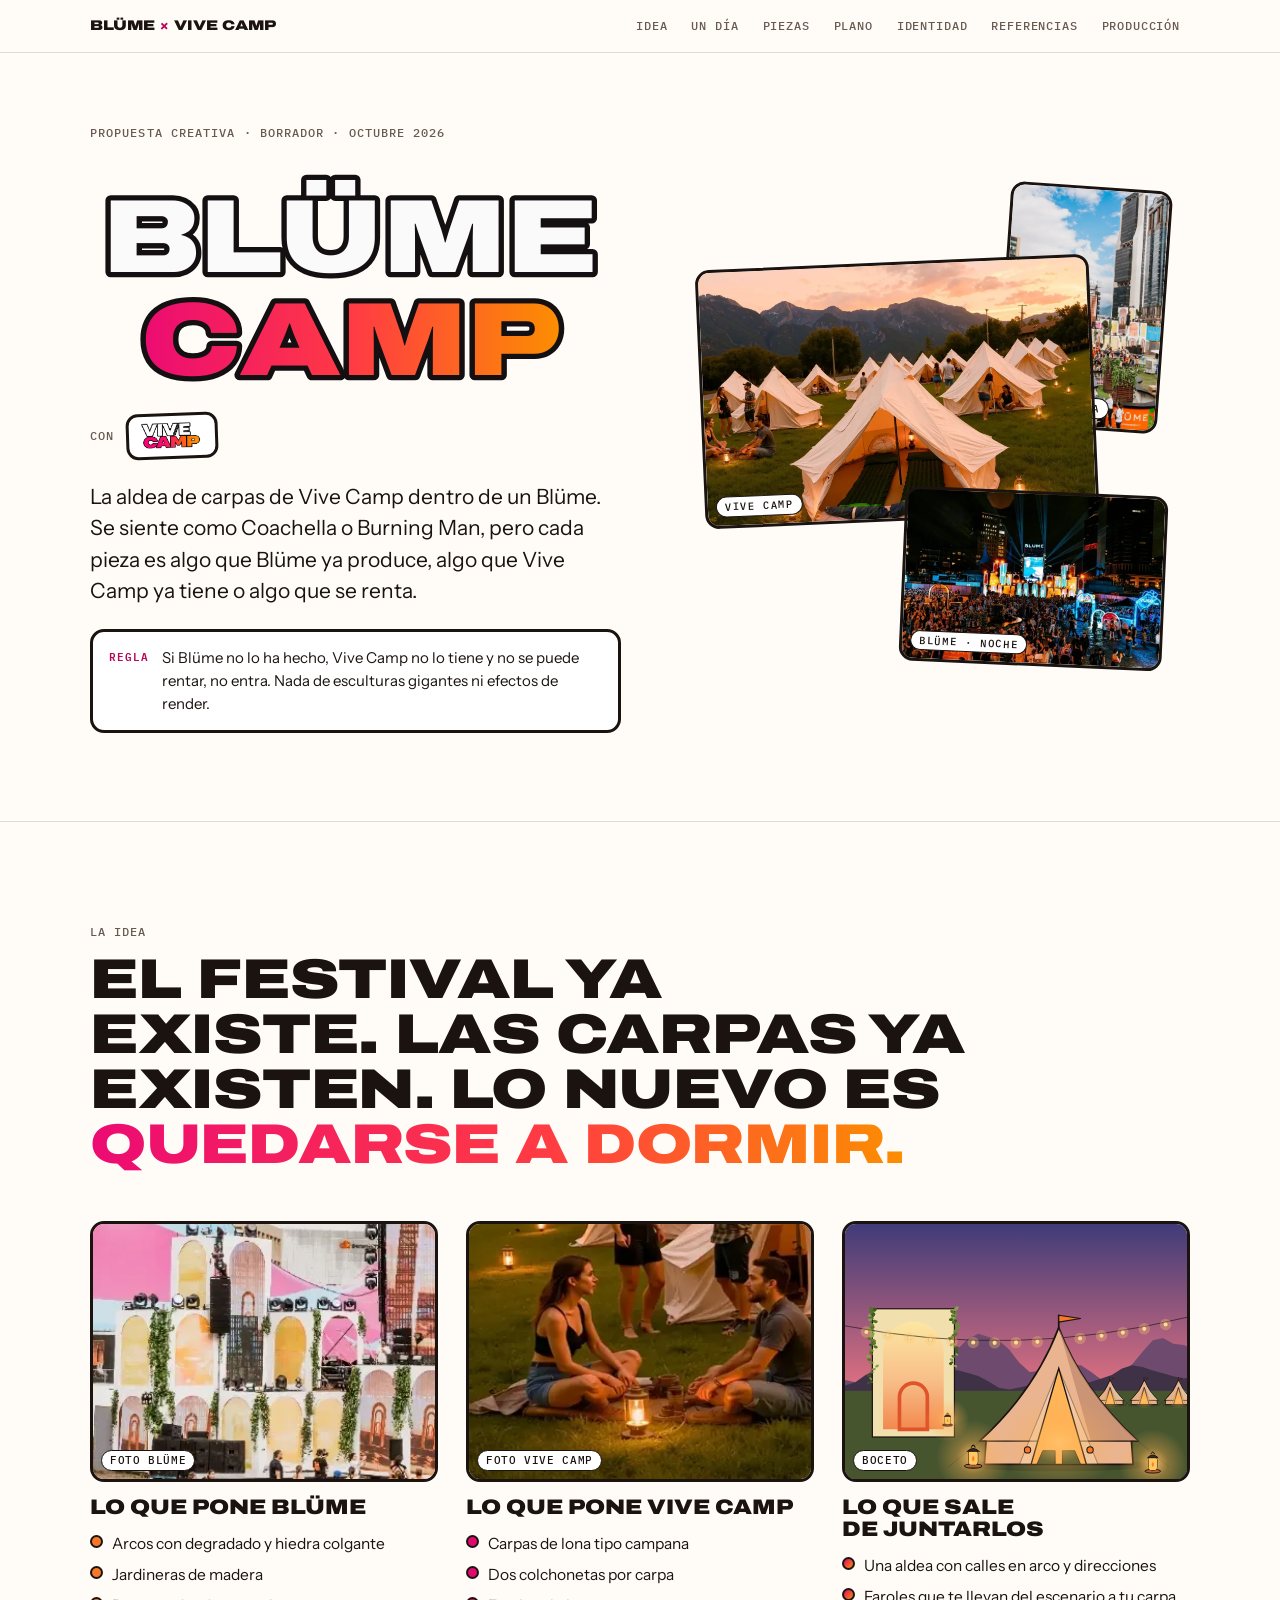
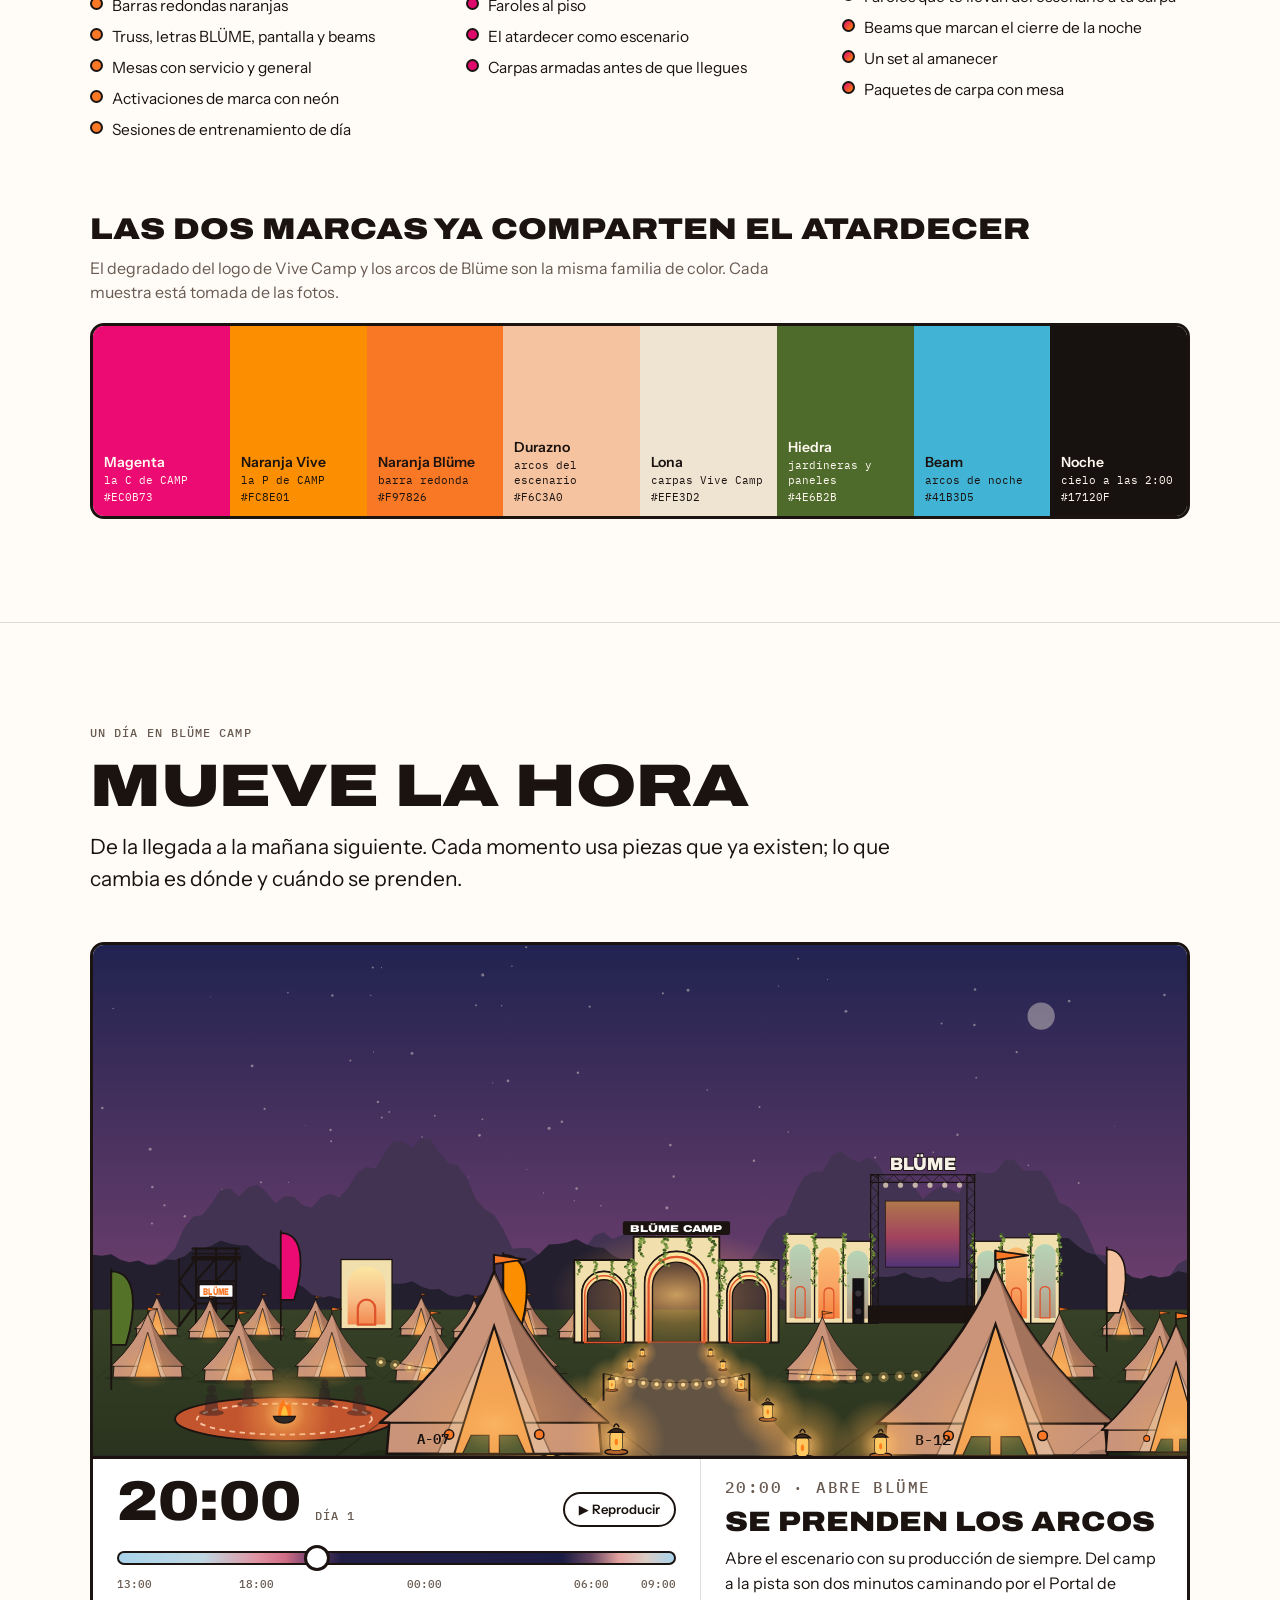
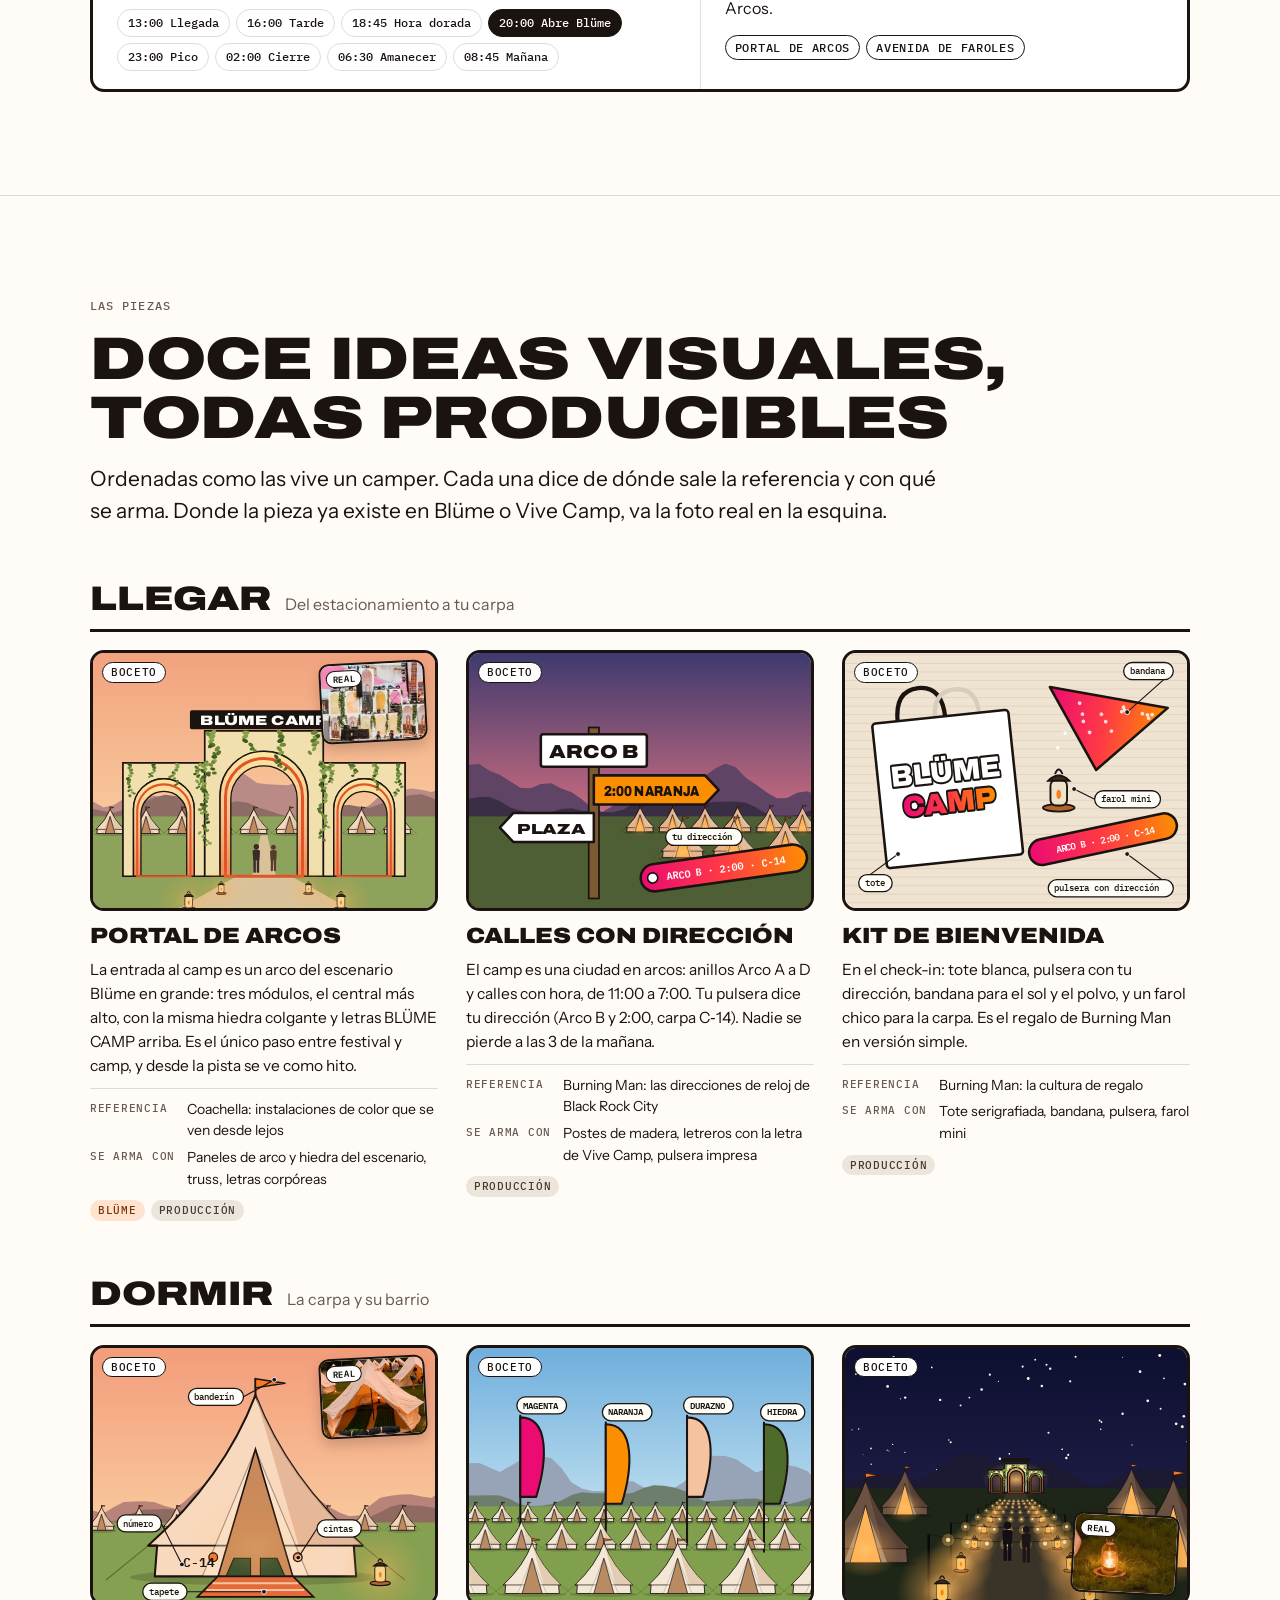
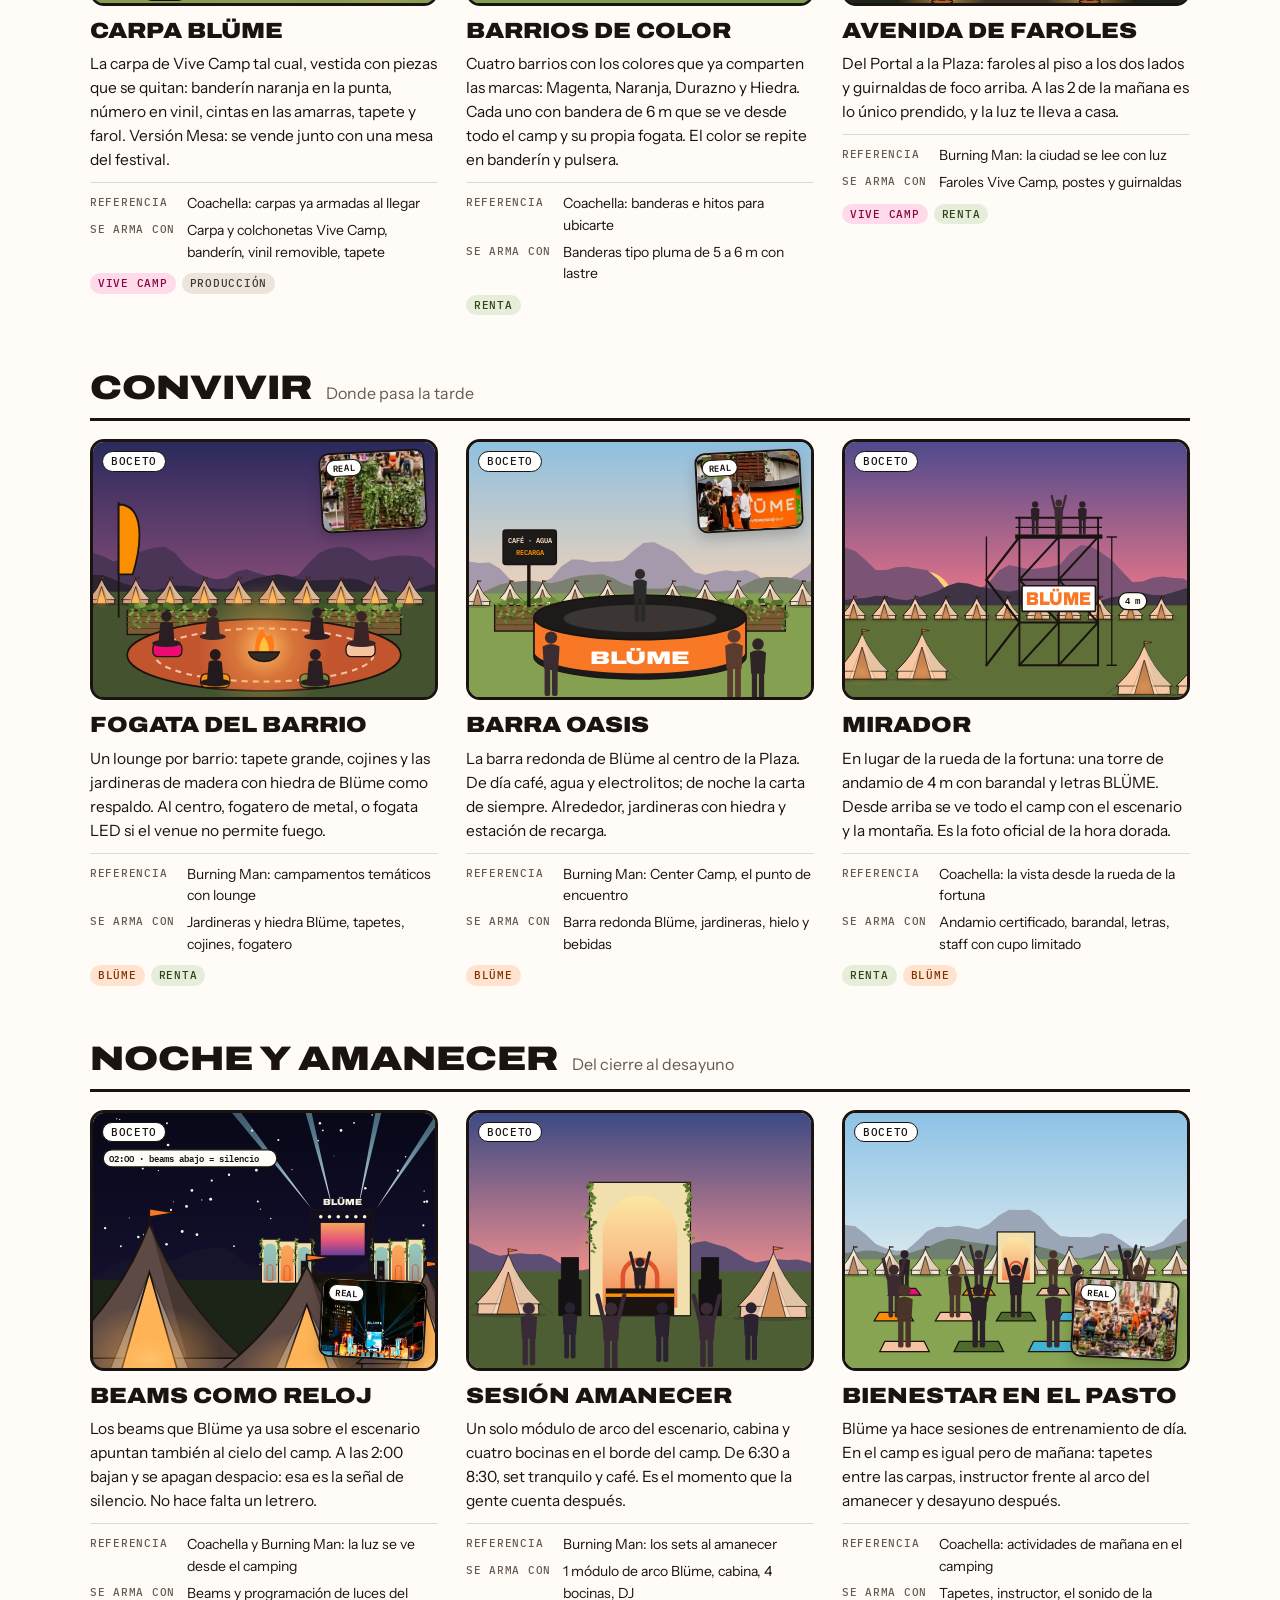
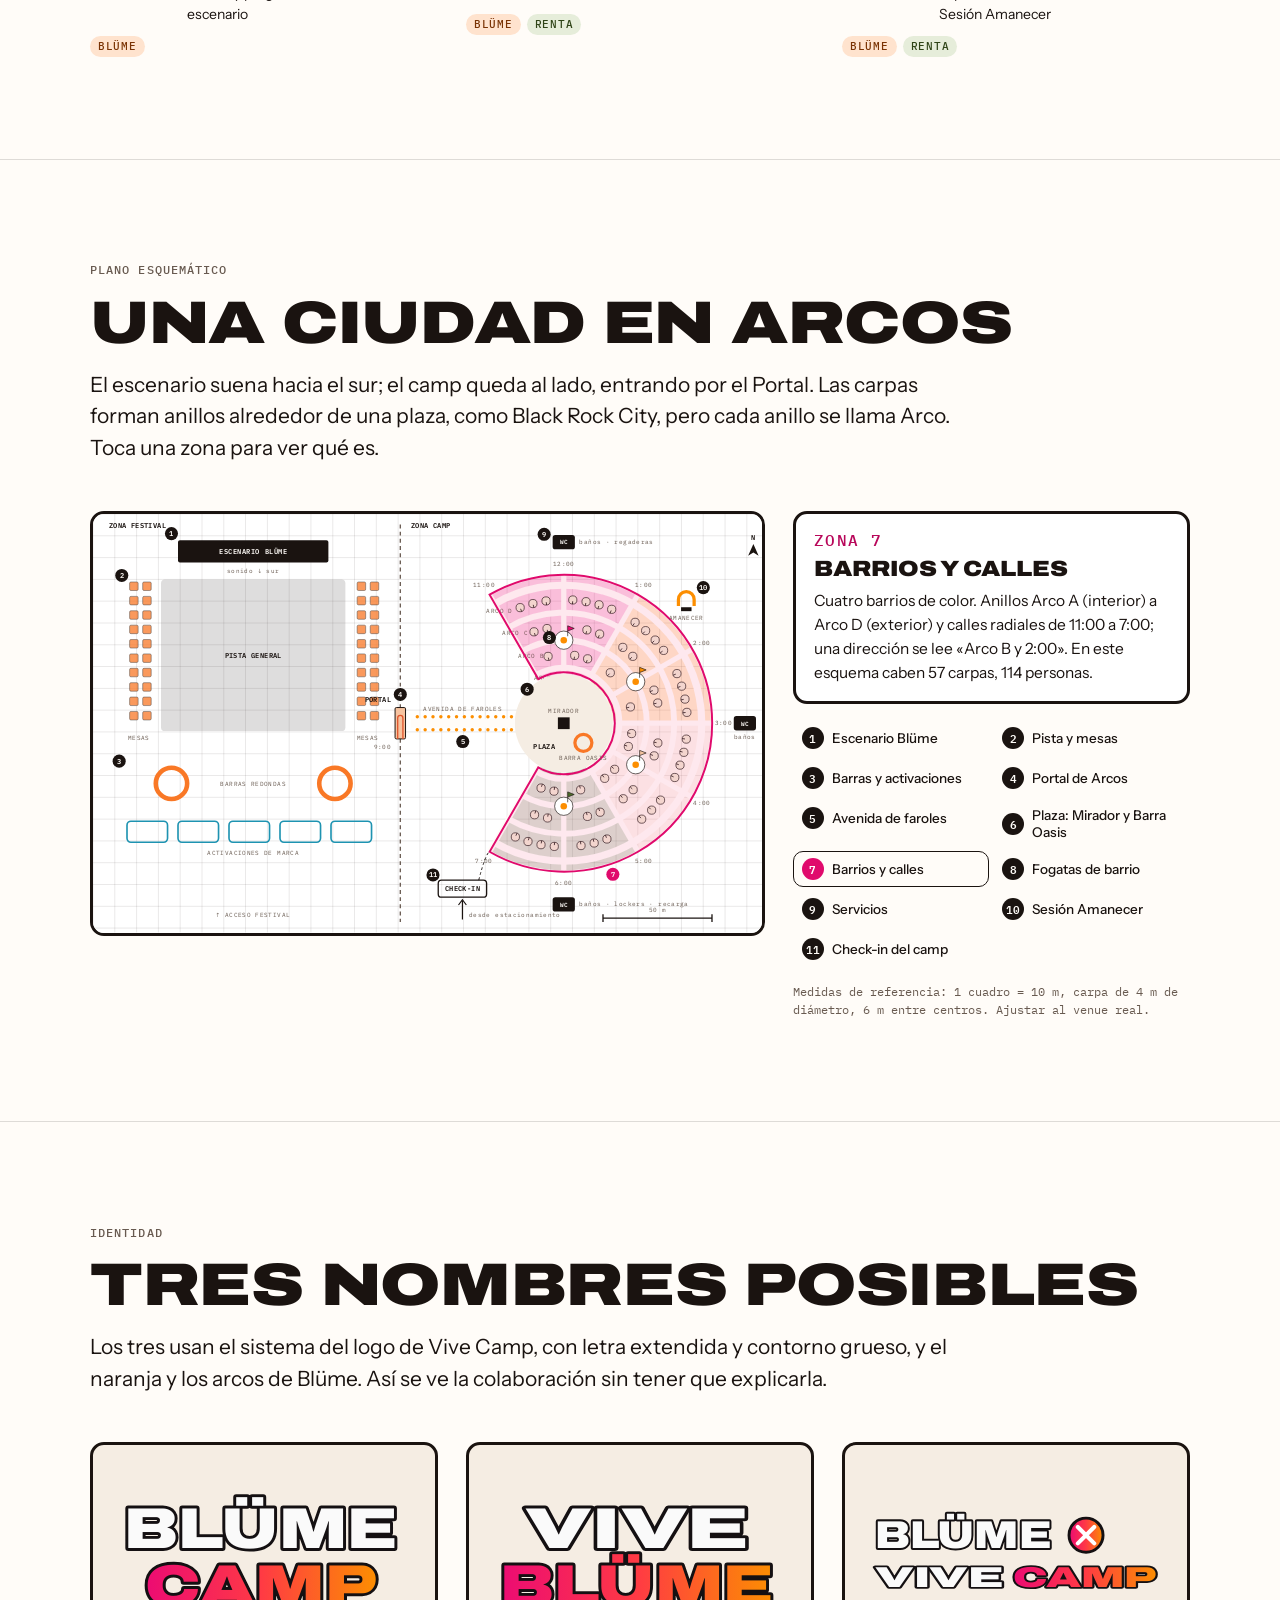
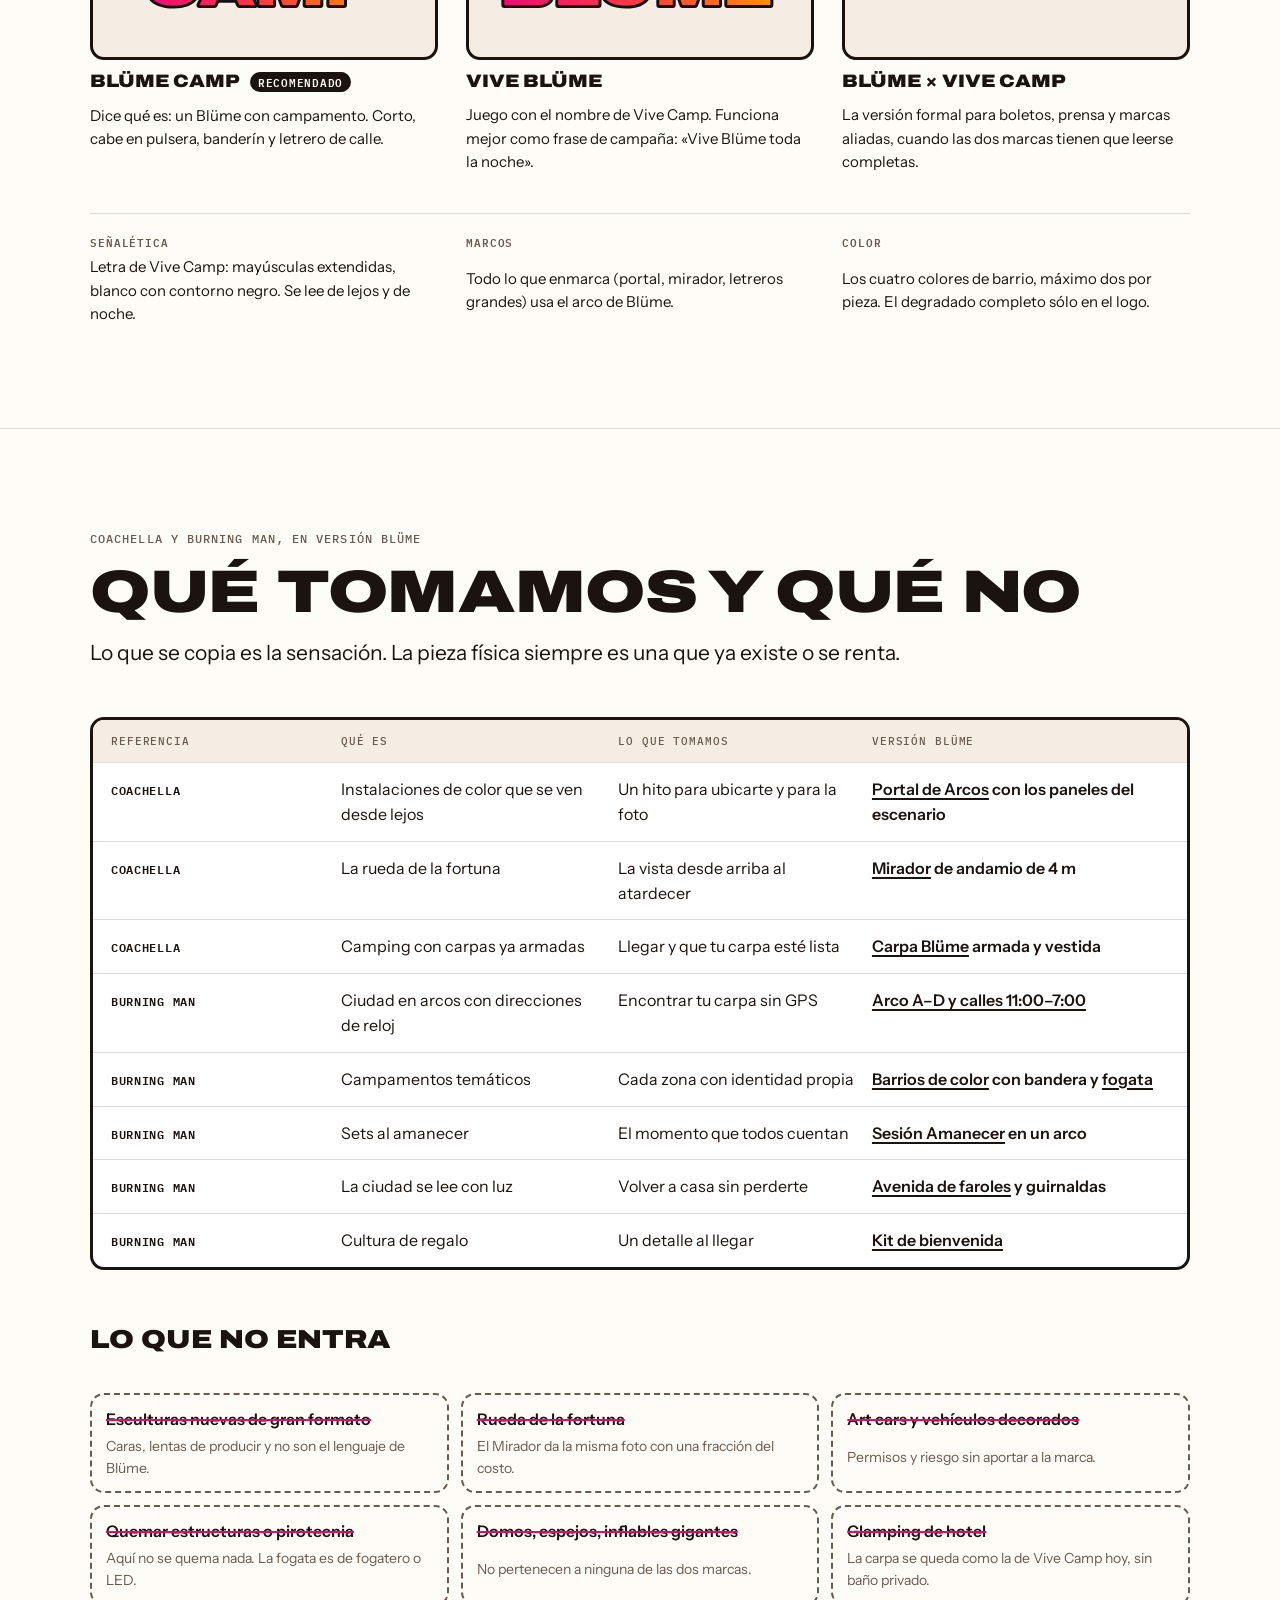
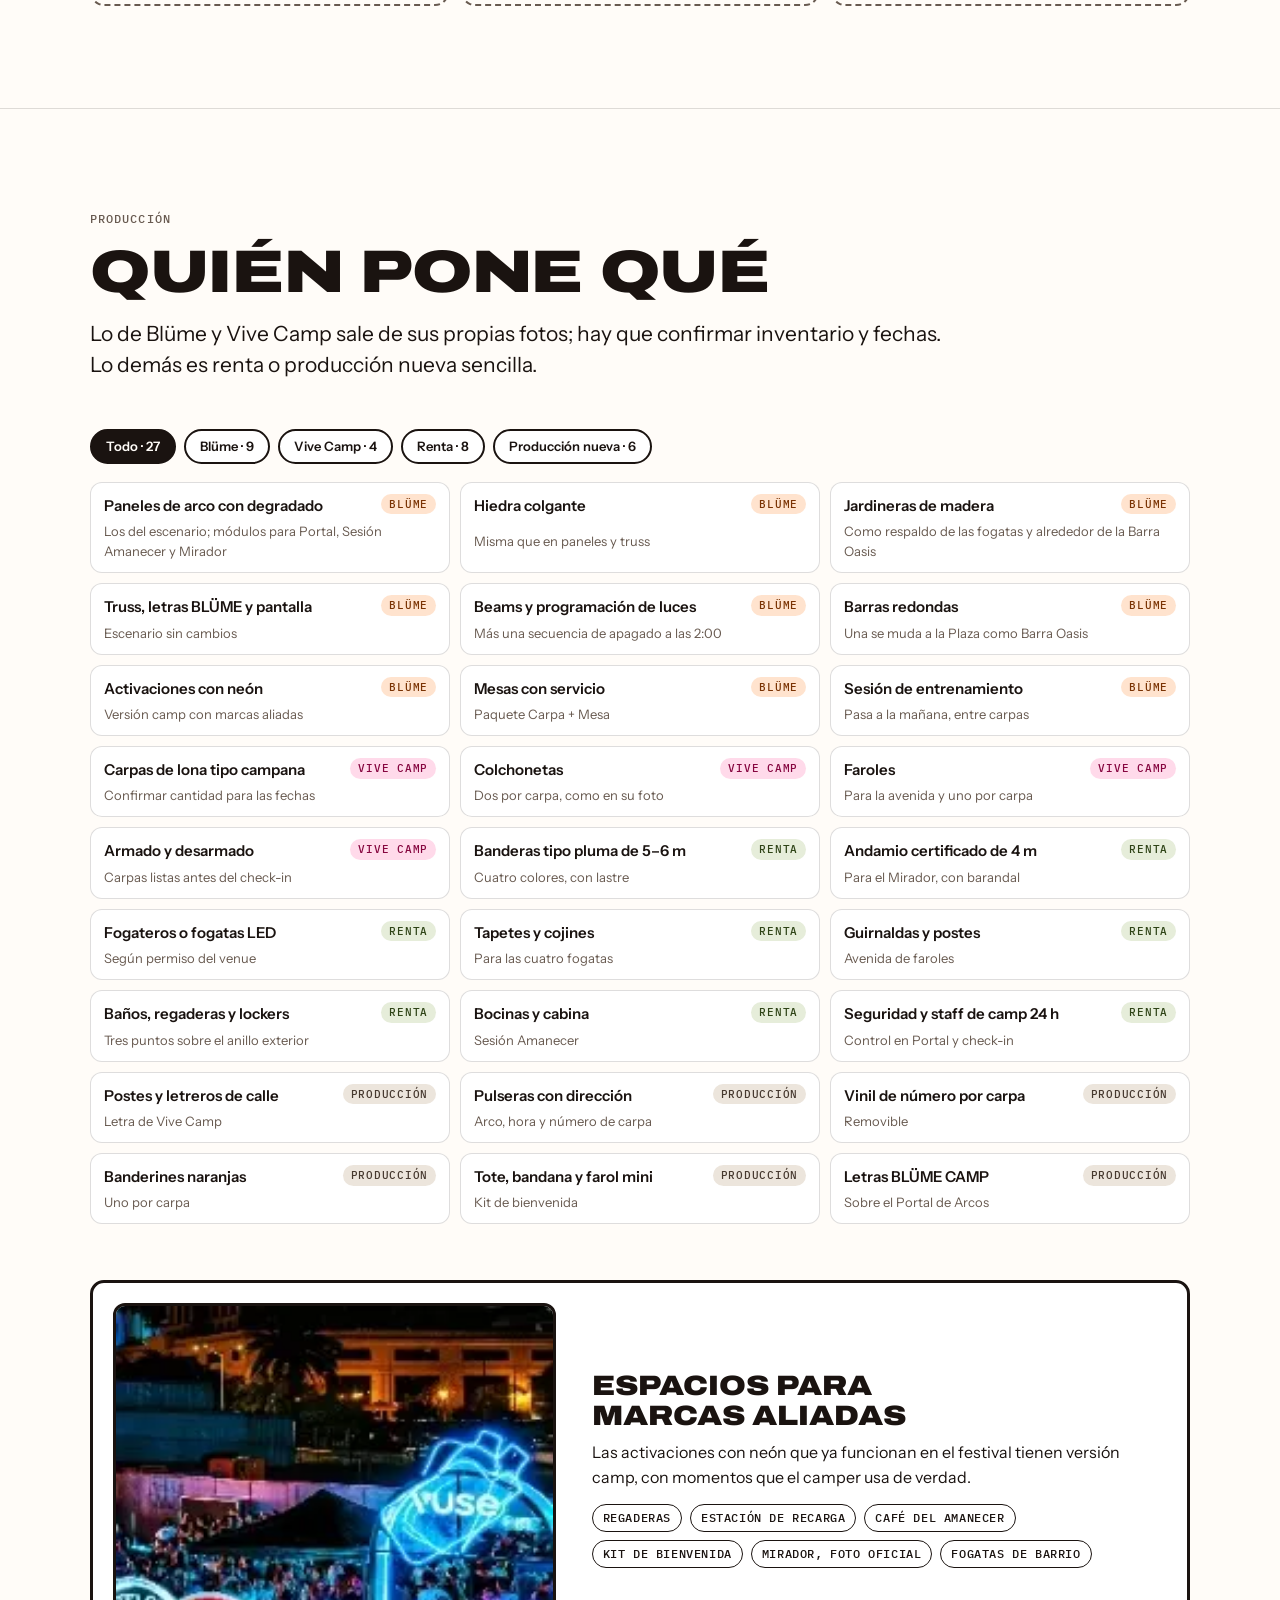
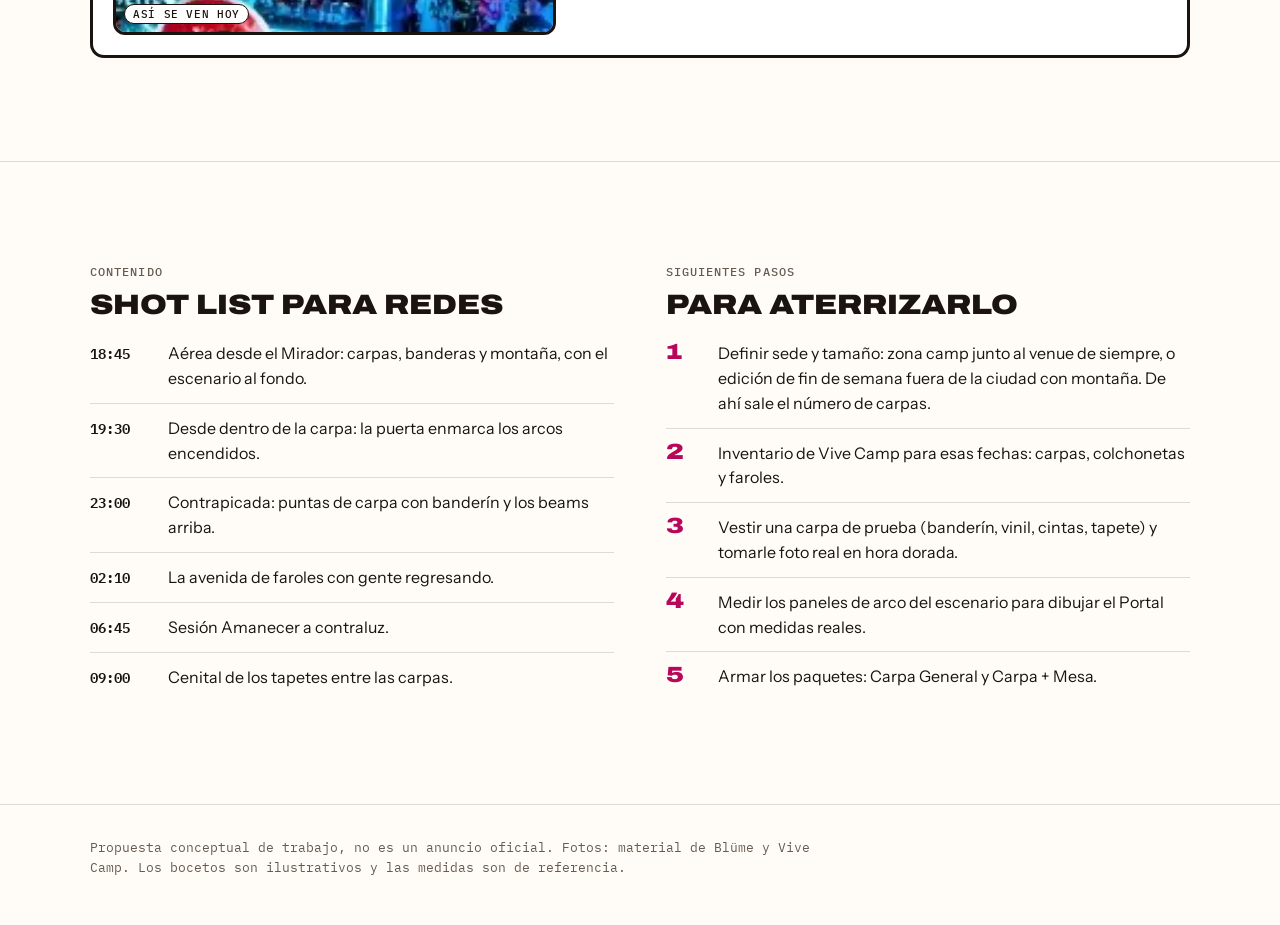
==== blume-x-vivecamp/index.html @ 158e7d7c "Add Blüme × Vive Camp visual concept book Interactive concept page for a Blüme festival collaboratio" ====
<!doctype html>
<html lang="es">
<head>
<meta charset="utf-8">
<meta name="viewport" content="width=device-width, initial-scale=1, viewport-fit=cover">
<title>Blüme × Vive Camp</title>
<link rel="preconnect" href="https://fonts.googleapis.com">
<link rel="preconnect" href="https://fonts.gstatic.com" crossorigin>
<link rel="stylesheet" href="https://fonts.googleapis.com/css2?family=Archivo:wdth,wght@62..125,400..900&family=IBM+Plex+Mono:wght@400;500;600&family=Instrument+Sans:wdth,wght@75..100,400..700&display=swap">
<style>
/* Layout: libro de producción. Fotos y bocetos con contorno grueso de sticker (del logo Vive Camp), etiquetas mono de rider técnico, la escena "Un día" como pieza central. */
:root{
  --bg:#FFFCF8;
  --surface:#F5EDE3;
  --raised:#FFFFFF;
  --ink:#1A1310;
  --muted:#685A50;
  --hair:rgba(26,19,16,.14);
  --line:#1A1310;
  --magenta:#E00A6C;
  --magenta-text:#B8075A;
  --orange:#FC8E01;
  --blume:#F97826;
  --peach:#F6C3A0;
  --ivy:#4E6B2B;
  --beam:#1E93B1;
  --sticker:#FFFFFF;
  --tag-blume-bg:#FFE3CE; --tag-blume-fg:#7A3304;
  --tag-vive-bg:#FFDAEA; --tag-vive-fg:#86063F;
  --tag-renta-bg:#E6EDDA; --tag-renta-fg:#2F4417;
  --tag-prod-bg:#ECE5DC; --tag-prod-fg:#46392F;
  --plan-street:#FFFCF8;
  --plan-tent:#F3E7D6;
  --f-display:"Archivo","Arial Black","Helvetica Neue",Arial,sans-serif;
  --f-body:"Instrument Sans",system-ui,-apple-system,"Segoe UI",Roboto,sans-serif;
  --f-mono:"IBM Plex Mono",ui-monospace,SFMono-Regular,Menlo,Consolas,monospace;
  --r:14px;
  --sw:3px;
}
@media (prefers-color-scheme: dark){
  :root:not([data-theme="light"]){
    --bg:#110E13; --surface:#1C1720; --raised:#241E29; --ink:#F7EFE6; --muted:#ADA197;
    --hair:rgba(247,239,230,.16); --line:#F7EFE6;
    --magenta:#FF3B93; --magenta-text:#FF7DB6; --orange:#FFA126; --blume:#FF8A3D; --peach:#F2B892; --ivy:#97B867; --beam:#52CBEA;
    --tag-blume-bg:#3B2213; --tag-blume-fg:#FFB47E; --tag-vive-bg:#3D1129; --tag-vive-fg:#FF93C4;
    --tag-renta-bg:#243019; --tag-renta-fg:#BFDB97; --tag-prod-bg:#2D2621; --tag-prod-fg:#DCCFC3;
    --plan-street:#110E13; --plan-tent:#D9C7AE;
    color-scheme:dark;
  }
}
:root[data-theme="dark"]{
  --bg:#110E13; --surface:#1C1720; --raised:#241E29; --ink:#F7EFE6; --muted:#ADA197;
  --hair:rgba(247,239,230,.16); --line:#F7EFE6;
  --magenta:#FF3B93; --magenta-text:#FF7DB6; --orange:#FFA126; --blume:#FF8A3D; --peach:#F2B892; --ivy:#97B867; --beam:#52CBEA;
  --tag-blume-bg:#3B2213; --tag-blume-fg:#FFB47E; --tag-vive-bg:#3D1129; --tag-vive-fg:#FF93C4;
  --tag-renta-bg:#243019; --tag-renta-fg:#BFDB97; --tag-prod-bg:#2D2621; --tag-prod-fg:#DCCFC3;
  --plan-street:#110E13; --plan-tent:#D9C7AE;
  color-scheme:dark;
}

*{box-sizing:border-box}
html{scroll-behavior:smooth;-webkit-text-size-adjust:100%}
body{margin:0;background:var(--bg);color:var(--ink);font:400 16px/1.55 var(--f-body)}
img{max-width:100%;display:block}
a{color:inherit}
:focus-visible{outline:3px solid var(--magenta);outline-offset:3px;border-radius:6px}
.wrap{max-width:1180px;margin-inline:auto;padding-inline:clamp(16px,4vw,40px)}
section{padding-block:clamp(56px,8vw,104px);border-top:1px solid var(--hair)}
h1,h2,h3,h4{margin:0;text-wrap:balance}
p{margin:0;max-width:65ch}
.sr-only{position:absolute;width:1px;height:1px;overflow:hidden;clip:rect(0 0 0 0);white-space:nowrap}
.display{font-family:var(--f-display);font-stretch:125%;font-weight:900;text-transform:uppercase;letter-spacing:-.005em;line-height:.98}
.eyebrow{font:500 12px/1.3 var(--f-mono);letter-spacing:.09em;text-transform:uppercase;color:var(--muted)}
.lede{font-size:clamp(18px,1.7vw,21px);line-height:1.5}
.muted{color:var(--muted)}
.sec-head{display:grid;gap:16px;margin-bottom:clamp(28px,4vw,48px)}
.sec-head h2{font-size:clamp(32px,5vw,60px)}
.sec-head .lede{max-width:62ch}

/* Top bar */
.topbar{position:sticky;top:env(safe-area-inset-top,0px);z-index:30;background:var(--bg);border-bottom:1px solid var(--hair)}
.topbar-in{display:flex;align-items:center;gap:20px;min-height:52px}
.brandmark{font:900 14px/1 var(--f-display);font-stretch:125%;text-transform:uppercase;white-space:nowrap}
.brandmark span{color:var(--magenta-text)}
.topnav{display:flex;gap:4px;overflow-x:auto;scrollbar-width:none;margin-left:auto;min-width:0}
.topnav::-webkit-scrollbar{display:none}
.topnav a{font:500 12px/1 var(--f-mono);text-transform:uppercase;letter-spacing:.07em;text-decoration:none;padding:8px 10px;border-radius:999px;white-space:nowrap;color:var(--muted)}
.topnav a:hover{background:var(--surface);color:var(--ink)}

/* Hero */
.hero{display:grid;grid-template-columns:minmax(0,1.05fr) minmax(0,1fr);gap:clamp(28px,5vw,64px);align-items:center;padding-block:clamp(32px,6vw,72px) clamp(48px,7vw,88px)}
.hero-copy{display:grid;gap:22px;min-width:0}
.lockup{width:100%;height:auto;max-width:620px;display:block}
.with{display:flex;align-items:center;flex-wrap:wrap;gap:12px;font:500 12px/1 var(--f-mono);text-transform:uppercase;letter-spacing:.09em;color:var(--muted)}
.vc-chip{background:var(--sticker);border:var(--sw) solid var(--line);border-radius:12px;padding:5px 10px;transform:rotate(-2deg)}
.vc-chip img{height:30px;width:auto}
.rule{display:grid;grid-template-columns:auto 1fr;gap:6px 14px;align-items:start;border:var(--sw) solid var(--line);border-radius:var(--r);padding:14px 16px;max-width:560px;background:var(--raised)}
.rule b{font:600 11px/1.5 var(--f-mono);text-transform:uppercase;letter-spacing:.08em;color:var(--magenta-text);padding-top:2px}
.rule p{font-size:15px}
.collage{position:relative;aspect-ratio:1/1;width:100%;max-width:100%}
.ph{position:absolute;margin:0;border:var(--sw) solid var(--line);border-radius:var(--r);overflow:hidden;background:var(--surface)}
.ph img{width:100%;height:100%;object-fit:cover}
.ph figcaption,.chip-cap{position:absolute;left:8px;bottom:8px;font:500 10.5px/1 var(--f-mono);background:var(--raised);color:var(--ink);border:1.5px solid var(--line);border-radius:999px;padding:4px 8px;text-transform:uppercase;letter-spacing:.06em}
.ph-a{left:3%;top:17%;width:78%;aspect-ratio:16/10.5;transform:rotate(-2.5deg);z-index:2}
.ph-b{right:5%;top:2%;width:32%;aspect-ratio:2/3;transform:rotate(4deg);z-index:1}
.ph-c{right:5%;bottom:3%;width:52%;aspect-ratio:3/2;transform:rotate(2.5deg);z-index:3}

/* La idea */
.big-say{font-size:clamp(30px,4.6vw,56px)}
.big-say em{font-style:normal;background:linear-gradient(90deg,#EC0B73,#FF3A44 55%,#FC8E01);-webkit-background-clip:text;background-clip:text;color:transparent}
.trio{display:grid;grid-template-columns:repeat(3,minmax(0,1fr));gap:clamp(16px,2.4vw,28px);margin-top:clamp(32px,4vw,48px)}
.col{display:grid;gap:14px;align-content:start;min-width:0}
.col .frame{position:relative;margin:0;border:var(--sw) solid var(--line);border-radius:var(--r);overflow:hidden;aspect-ratio:4/3;background:var(--surface)}
.col .frame img,.col .frame svg{width:100%;height:100%;object-fit:cover;display:block}
.col h3{font:900 21px/1.05 var(--f-display);font-stretch:118%;text-transform:uppercase}
.col ul{margin:0;padding:0;list-style:none;display:grid;gap:7px;font-size:15.5px}
.col li{display:grid;grid-template-columns:14px 1fr;gap:8px;align-items:baseline}
.col li::before{content:"";width:9px;height:9px;border-radius:50%;border:2px solid var(--line);transform:translateY(-1px)}
.col.c-blume li::before{background:var(--blume)}
.col.c-vive li::before{background:var(--magenta)}
.col.c-both li::before{background:linear-gradient(135deg,var(--magenta),var(--orange))}

.palette-head{display:grid;gap:10px;margin-top:clamp(48px,6vw,72px);margin-bottom:18px}
.palette-head h3{font:900 clamp(22px,2.6vw,30px)/1.05 var(--f-display);font-stretch:118%;text-transform:uppercase}
.palette{display:grid;grid-template-columns:repeat(8,minmax(0,1fr));border:var(--sw) solid var(--line);border-radius:var(--r);overflow:hidden}
.sw{min-height:190px;padding:12px 11px;display:flex;flex-direction:column;justify-content:flex-end;gap:3px;min-width:0}
.sw b{font:600 14px/1.15 var(--f-body)}
.sw span{font:400 11px/1.3 var(--f-mono)}
.sw.dk{color:#FFF8F0}.sw.lt{color:#1A1310}

/* Escena */
.scene-card{border:var(--sw) solid var(--line);border-radius:var(--r);overflow:hidden;background:var(--raised)}
.scene{display:block;width:100%;height:auto;aspect-ratio:1200/560}
.beam{transform-box:view-box;animation:sway 9s ease-in-out infinite alternate}
@keyframes sway{from{transform:rotate(-7deg)}to{transform:rotate(7deg)}}
.scene-ui{display:grid;grid-template-columns:minmax(0,1.25fr) minmax(0,1fr);border-top:var(--sw) solid var(--line)}
.scene-ctl{display:grid;gap:16px;padding:18px clamp(16px,2.2vw,24px);border-right:1px solid var(--hair);min-width:0}
.clock-row{display:flex;align-items:flex-end;gap:14px;flex-wrap:wrap}
.clock{font:900 clamp(40px,5vw,56px)/.9 var(--f-display);font-stretch:112%;font-variant-numeric:tabular-nums}
.dayl{font:500 12px/1.2 var(--f-mono);text-transform:uppercase;letter-spacing:.08em;color:var(--muted);padding-bottom:4px}
.btn{font:600 13px/1 var(--f-body);border:2px solid var(--line);background:var(--raised);color:var(--ink);border-radius:999px;padding:9px 14px;cursor:pointer;display:inline-flex;align-items:center;gap:8px}
.btn:hover{background:var(--surface)}
.btn[aria-pressed="true"]{background:var(--ink);color:var(--bg)}
.clock-row .btn{margin-left:auto}
.range-wrap{display:grid;gap:6px}
.range{-webkit-appearance:none;appearance:none;width:100%;height:30px;background:transparent;margin:0;cursor:pointer;--daygrad:linear-gradient(90deg,#A9D3EA,#EC7A8A 30%,#211E46 45%,#1B1C43 80%,#D9848E 88%,#A9D3EA)}
.range::-webkit-slider-runnable-track{height:14px;border-radius:999px;background:var(--daygrad);border:2px solid var(--line)}
.range::-moz-range-track{height:10px;border-radius:999px;background:var(--daygrad);border:2px solid var(--line)}
.range::-webkit-slider-thumb{-webkit-appearance:none;appearance:none;width:26px;height:26px;border-radius:50%;background:var(--sticker);border:3px solid #1A1310;margin-top:-8px}
.range::-moz-range-thumb{width:20px;height:20px;border-radius:50%;background:var(--sticker);border:3px solid #1A1310}
.ticks{position:relative;height:14px;font:500 10.5px/1 var(--f-mono);color:var(--muted)}
.ticks span{position:absolute;transform:translateX(-50%);white-space:nowrap}
.ticks span:first-child{transform:none}.ticks span:last-child{transform:translateX(-100%)}
.moments{display:flex;flex-wrap:wrap;gap:6px}
.moments button{font:500 12px/1 var(--f-mono);border:1.5px solid var(--hair);background:transparent;color:var(--ink);border-radius:999px;padding:7px 10px;cursor:pointer;font-variant-numeric:tabular-nums}
.moments button:hover{border-color:var(--line)}
.moments button[aria-current="true"]{background:var(--ink);color:var(--bg);border-color:var(--ink)}
.ev{padding:18px clamp(16px,2.2vw,24px);display:grid;gap:10px;align-content:start;min-width:0}
.ev h3{font:900 clamp(22px,2.4vw,28px)/1.02 var(--f-display);font-stretch:115%;text-transform:uppercase}
.ev p{font-size:16px}
.ev-links{display:flex;flex-wrap:wrap;gap:6px;margin-top:4px}
.ev-links a{font:500 11.5px/1 var(--f-mono);text-transform:uppercase;letter-spacing:.06em;text-decoration:none;border:1.5px solid var(--line);border-radius:999px;padding:6px 9px}
.ev-links a:hover{background:var(--surface)}

/* Piezas */
.group{margin-top:clamp(36px,5vw,56px)}
.group:first-of-type{margin-top:0}
.group-h{display:flex;align-items:baseline;gap:14px;flex-wrap:wrap;margin-bottom:18px;padding-bottom:12px;border-bottom:var(--sw) solid var(--line)}
.group-h h3{font:900 clamp(24px,3vw,34px)/1 var(--f-display);font-stretch:125%;text-transform:uppercase}
.grid3{display:grid;grid-template-columns:repeat(3,minmax(0,1fr));gap:clamp(18px,2.4vw,28px)}
.pieza{display:grid;gap:14px;align-content:start;min-width:0;scroll-margin-top:80px}
.vis{position:relative;margin:0;border:var(--sw) solid var(--line);border-radius:var(--r);overflow:hidden;aspect-ratio:4/3;background:var(--surface);max-width:100%}
.vis>svg{display:block;width:100%;height:100%}
.vis .chip-cap{top:9px;bottom:auto;left:9px}
.inset{position:absolute;right:9px;bottom:9px;width:31%;aspect-ratio:4/3;margin:0;border:2.5px solid #1A1310;border-radius:10px;overflow:hidden;transform:rotate(3deg);background:#EDE4D8;box-shadow:0 6px 14px rgba(0,0,0,.18)}
.inset img{width:100%;height:100%;object-fit:cover}
.inset.tr{top:9px;bottom:auto;transform:rotate(-3deg)}
.inset figcaption{position:absolute;left:5px;top:5px;font:600 9px/1 var(--f-mono);text-transform:uppercase;letter-spacing:.06em;background:#FFFFFF;color:#1A1310;border:1.5px solid #1A1310;border-radius:999px;padding:3px 6px}
.pieza-body{display:grid;gap:10px;min-width:0}
.pieza h4{font:900 22px/1.02 var(--f-display);font-stretch:115%;text-transform:uppercase}
.pieza p{font-size:15.5px}
.specs{display:grid;grid-template-columns:auto minmax(0,1fr);gap:5px 12px;font-size:14px;margin:0;padding-top:10px;border-top:1px solid var(--hair)}
.specs dt{font:500 10.5px/1.75 var(--f-mono);text-transform:uppercase;letter-spacing:.07em;color:var(--muted);white-space:nowrap}
.specs dd{margin:0;min-width:0}
.tags{display:flex;flex-wrap:wrap;gap:6px;list-style:none;margin:0;padding:0}
.tag{font:500 10.5px/1 var(--f-mono);text-transform:uppercase;letter-spacing:.07em;padding:5px 8px;border-radius:999px;white-space:nowrap}
.t-blume{background:var(--tag-blume-bg);color:var(--tag-blume-fg)}
.t-vive{background:var(--tag-vive-bg);color:var(--tag-vive-fg)}
.t-renta{background:var(--tag-renta-bg);color:var(--tag-renta-fg)}
.t-prod{background:var(--tag-prod-bg);color:var(--tag-prod-fg)}

/* Plano */
.plan-layout{display:grid;grid-template-columns:minmax(0,1.7fr) minmax(0,1fr);gap:clamp(18px,2.4vw,28px);align-items:start}
.plan-card{border:var(--sw) solid var(--line);border-radius:var(--r);background:var(--raised);overflow-x:auto}
.plan{display:block;width:100%;min-width:680px;height:auto}
.plan text{font-family:var(--f-mono)}
.p-bg{fill:var(--raised)}
.p-grid{stroke:var(--hair);stroke-width:1}
.p-fence{stroke:var(--muted);stroke-width:2;stroke-dasharray:6 5;fill:none}
.p-street{stroke:var(--plan-street);fill:none}
.p-tent{fill:var(--plan-tent);stroke:var(--ink);stroke-width:1}
.p-ink{fill:var(--ink)}
.p-inkline{stroke:var(--ink);fill:none}
.p-lbl{fill:var(--muted);font-size:9.5px;letter-spacing:.06em}
.p-lbl-b{fill:var(--ink);font-size:10.5px;font-weight:600;letter-spacing:.06em}
.p-surface{fill:var(--surface)}
.zone{cursor:pointer}
.zone .hl{fill:transparent;stroke:transparent;stroke-width:3}
.zone:hover .hl{stroke:var(--hair);fill:rgba(128,128,128,.06)}
.zone.is-on .hl{stroke:var(--magenta);fill:rgba(236,11,115,.08)}
.zone:focus{outline:none}
.zone:focus-visible .hl{stroke:var(--magenta);stroke-dasharray:4 3}
.p-badge circle{fill:var(--ink)}
.p-badge text{fill:var(--bg);font-size:10.5px;font-weight:600;text-anchor:middle}
.zone.is-on .p-badge circle{fill:var(--magenta)}
.zone.is-on .p-badge text{fill:#FFFFFF}
.plan-side{display:grid;gap:16px;min-width:0}
.zone-info{border:var(--sw) solid var(--line);border-radius:var(--r);padding:16px 18px;background:var(--raised);display:grid;gap:8px}
.zone-info .eyebrow{color:var(--magenta-text)}
.zone-info h3{font:900 22px/1.05 var(--f-display);font-stretch:115%;text-transform:uppercase}
.zone-info p{font-size:15.5px}
.zone-list{list-style:none;margin:0;padding:0;display:grid;grid-template-columns:1fr 1fr;gap:4px}
.zone-list button{width:100%;text-align:left;display:grid;grid-template-columns:22px 1fr;gap:8px;align-items:center;font:500 13.5px/1.2 var(--f-body);background:transparent;color:var(--ink);border:1.5px solid transparent;border-radius:10px;padding:6px 8px;cursor:pointer}
.zone-list button:hover{border-color:var(--hair)}
.zone-list button i{font:600 10.5px/22px var(--f-mono);font-style:normal;width:22px;height:22px;border-radius:50%;background:var(--ink);color:var(--bg);text-align:center}
.zone-list button[aria-pressed="true"]{border-color:var(--line)}
.zone-list button[aria-pressed="true"] i{background:var(--magenta);color:#FFFFFF}
.plan-note{font:400 12px/1.5 var(--f-mono);color:var(--muted)}

/* Identidad */
.lockups{display:grid;grid-template-columns:repeat(3,minmax(0,1fr));gap:clamp(16px,2.4vw,28px)}
.lk{display:grid;gap:12px;align-content:start;min-width:0}
.lk-vis{position:relative;border:var(--sw) solid var(--line);border-radius:var(--r);background:var(--surface);aspect-ratio:16/10;display:grid;place-items:center;padding:7%}
.lk-vis svg{width:100%;height:auto;max-height:100%}
.lk h3{font:900 18px/1.1 var(--f-display);font-stretch:115%;text-transform:uppercase;display:flex;gap:10px;align-items:center;flex-wrap:wrap}
.lk p{font-size:15px}
.reco{font:600 10.5px/1 var(--f-mono);letter-spacing:.07em;text-transform:uppercase;background:var(--ink);color:var(--bg);border-radius:999px;padding:5px 8px}
.id-rules{display:grid;grid-template-columns:repeat(3,minmax(0,1fr));gap:clamp(16px,2.4vw,28px);margin-top:clamp(28px,4vw,40px);padding-top:20px;border-top:1px solid var(--hair)}
.id-rules div{display:grid;gap:6px}
.id-rules b{font:600 11px/1.4 var(--f-mono);text-transform:uppercase;letter-spacing:.08em;color:var(--muted)}
.id-rules p{font-size:15px}

/* Referencias */
.refs{border:var(--sw) solid var(--line);border-radius:var(--r);overflow:hidden;background:var(--raised)}
.ref-row{display:grid;grid-template-columns:minmax(0,.9fr) minmax(0,1.1fr) minmax(0,1fr) minmax(0,1.25fr);gap:16px;padding:14px 18px;border-top:1px solid var(--hair);align-items:baseline}
.ref-row:first-child{border-top:0}
.ref-row.head{background:var(--surface);font:500 11px/1.3 var(--f-mono);text-transform:uppercase;letter-spacing:.08em;color:var(--muted)}
.ref-row .src{font:600 11.5px/1.3 var(--f-mono);text-transform:uppercase;letter-spacing:.06em}
.ref-row .blu{font-weight:600}
.ref-row .blu a{text-decoration-thickness:1.5px;text-underline-offset:3px}
.no-list{display:grid;grid-template-columns:repeat(3,minmax(0,1fr));gap:12px;margin:clamp(28px,4vw,40px) 0 0;padding:0;list-style:none}
.no-list li{border:2px dashed var(--muted);border-radius:var(--r);padding:12px 14px;display:grid;gap:4px}
.no-list b{font-weight:600;text-decoration:line-through;text-decoration-thickness:2px;text-decoration-color:var(--magenta)}
.no-list span{font-size:14px;color:var(--muted)}
.subh{font:900 clamp(20px,2.4vw,26px)/1.05 var(--f-display);font-stretch:118%;text-transform:uppercase;margin-top:clamp(36px,5vw,56px)}

/* Producción */
.filters{display:flex;flex-wrap:wrap;gap:8px;margin-bottom:18px}
.filters .btn{font-size:13px}
.prod{display:grid;grid-template-columns:repeat(3,minmax(0,1fr));gap:10px;list-style:none;margin:0;padding:0}
.prod li{display:grid;grid-template-columns:minmax(0,1fr) auto;gap:4px 10px;align-items:start;border:1.5px solid var(--hair);border-radius:12px;padding:11px 13px;background:var(--raised)}
.prod li b{font-weight:600;font-size:15px}
.prod li span.n{grid-column:1/-1;font-size:13px;color:var(--muted)}
.sponsor{display:grid;grid-template-columns:minmax(0,1fr) minmax(0,1.3fr);gap:clamp(18px,3vw,36px);align-items:center;margin-top:clamp(40px,5vw,56px);border:var(--sw) solid var(--line);border-radius:var(--r);padding:clamp(14px,2vw,20px);background:var(--raised)}
.sponsor figure{position:relative;margin:0;border:var(--sw) solid var(--line);border-radius:12px;overflow:hidden;aspect-ratio:4/3}
.sponsor figure img{width:100%;height:100%;object-fit:cover}
.sponsor h3{font:900 clamp(22px,2.6vw,28px)/1.05 var(--f-display);font-stretch:118%;text-transform:uppercase;margin-bottom:10px}
.sponsor ul{display:flex;flex-wrap:wrap;gap:8px;margin:14px 0 0;padding:0;list-style:none}
.sponsor li{font:500 12px/1 var(--f-mono);text-transform:uppercase;letter-spacing:.05em;border:1.5px solid var(--line);border-radius:999px;padding:7px 10px}

/* Shot list + pasos */
.two{display:grid;grid-template-columns:minmax(0,1fr) minmax(0,1fr);gap:clamp(28px,4vw,56px)}
.shots{list-style:none;margin:0;padding:0;display:grid}
.shots li{display:grid;grid-template-columns:64px minmax(0,1fr);gap:14px;padding:12px 0;border-top:1px solid var(--hair);align-items:baseline}
.shots li:first-child{border-top:0}
.shots time{font:600 14px/1 var(--f-mono);font-variant-numeric:tabular-nums}
.steps{margin:0;padding:0;list-style:none;counter-reset:s;display:grid}
.steps li{counter-increment:s;display:grid;grid-template-columns:40px minmax(0,1fr);gap:12px;padding:12px 0;border-top:1px solid var(--hair);align-items:baseline}
.steps li:first-child{border-top:0}
.steps li::before{content:counter(s);font:900 22px/1 var(--f-display);font-stretch:125%;color:var(--magenta-text)}
.two h3{font:900 clamp(22px,2.6vw,28px)/1.05 var(--f-display);font-stretch:118%;text-transform:uppercase;margin-bottom:10px}

footer{border-top:1px solid var(--hair);padding-block:32px 48px}
footer p{font:400 12.5px/1.6 var(--f-mono);color:var(--muted);max-width:90ch}

@media (max-width:980px){
  .palette{grid-template-columns:repeat(4,minmax(0,1fr))}
  .sw{min-height:130px}
  .scene-ui{grid-template-columns:minmax(0,1fr)}
  .scene-ctl{border-right:0;border-bottom:1px solid var(--hair)}
  .plan-layout{grid-template-columns:minmax(0,1fr)}
  .prod{grid-template-columns:repeat(2,minmax(0,1fr))}
  .no-list{grid-template-columns:repeat(2,minmax(0,1fr))}
}
@media (max-width:900px){
  .hero{grid-template-columns:minmax(0,1fr)}
  .collage{max-width:560px}
  .trio,.lockups,.id-rules{grid-template-columns:minmax(0,1fr)}
  .grid3{grid-template-columns:minmax(0,1fr)}
  .pieza{grid-template-columns:minmax(0,1fr) minmax(0,1.1fr);gap:18px;align-items:start}
  .trio .col{grid-template-columns:minmax(0,1fr) minmax(0,1.1fr);column-gap:18px}
  .trio .col .frame{grid-row:span 2}
  .lk{grid-template-columns:minmax(0,1fr) minmax(0,1.1fr);column-gap:18px}
  .lk .lk-vis{grid-row:span 2}
  .ref-row{grid-template-columns:minmax(0,1fr) minmax(0,1fr)}
  .ref-row.head{display:none}
  .ref-row .src{grid-column:1/-1}
  .two,.sponsor{grid-template-columns:minmax(0,1fr)}
}
@media (max-width:620px){
  .pieza,.trio .col,.lk{grid-template-columns:minmax(0,1fr)}
  .trio .col .frame,.lk .lk-vis{grid-row:auto}
  .scene{aspect-ratio:16/10}
  .prod,.no-list,.zone-list{grid-template-columns:minmax(0,1fr)}
  .ref-row{grid-template-columns:minmax(0,1fr);gap:6px}
  .brandmark{font-size:12px}
  .ticks .t6{display:none}
}
@media (prefers-reduced-motion: reduce){
  html{scroll-behavior:auto}
  .beam{animation:none}
}
</style>
</head>
<body>

<div class="topbar">
  <div class="wrap topbar-in">
    <div class="brandmark">Blüme <span>×</span> Vive Camp</div>
    <nav class="topnav" aria-label="Secciones">
      <a href="#idea">Idea</a><a href="#dia">Un día</a><a href="#piezas">Piezas</a><a href="#plano">Plano</a><a href="#identidad">Identidad</a><a href="#referencias">Referencias</a><a href="#produccion">Producción</a>
    </nav>
  </div>
</div>

<header class="wrap hero">
  <div class="hero-copy">
    <p class="eyebrow">Propuesta creativa · Borrador · Octubre 2026</p>
    <h1 class="sr-only">Blüme Camp, con Vive Camp</h1>
    <svg class="lockup" viewBox="0 0 1000 430" role="img" aria-label="BLÜME CAMP">
      <defs><linearGradient id="lk-hero" x1="0" x2="1" y1="0" y2="0"><stop offset="0" stop-color="#EC0B73"/><stop offset=".5" stop-color="#FF3A44"/><stop offset="1" stop-color="#FC8E01"/></linearGradient></defs>
      <g style="font-family:Archivo,'Arial Black',sans-serif;font-weight:900;font-stretch:125%" stroke="#141012" stroke-width="20" stroke-linejoin="round" paint-order="stroke">
        <text x="24" y="206" font-size="196" textLength="930" lengthAdjust="spacingAndGlyphs" fill="#FAFAFA">BLÜME</text>
        <text x="96" y="400" font-size="196" textLength="790" lengthAdjust="spacingAndGlyphs" fill="url(#lk-hero)">CAMP</text>
      </g>
    </svg>
    <div class="with">con <span class="vc-chip"><img src="img/vive-camp-logo.webp" alt="Vive Camp" width="900" height="409"></span></div>
    <p class="lede">La aldea de carpas de Vive Camp dentro de un Blüme. Se siente como Coachella o Burning Man, pero cada pieza es algo que Blüme ya produce, algo que Vive Camp ya tiene o algo que se renta.</p>
    <div class="rule"><b>Regla</b><p>Si Blüme no lo ha hecho, Vive Camp no lo tiene y no se puede rentar, no entra. Nada de esculturas gigantes ni efectos de render.</p></div>
  </div>
  <div class="collage" aria-label="Fotos de referencia">
    <figure class="ph ph-b"><img src="img/blume-dia.webp" alt="Blüme de día: escenario con arcos, hiedra y barra redonda naranja" width="800" height="1200"><figcaption>Blüme · día</figcaption></figure>
    <figure class="ph ph-a"><img src="img/vive-camp-carpas.webp" alt="Carpas de lona de Vive Camp al atardecer con faroles" width="1600" height="900"><figcaption>Vive Camp</figcaption></figure>
    <figure class="ph ph-c"><img src="img/blume-noche.webp" alt="Blüme de noche: escenario con beams y activaciones de neón" width="800" height="534"><figcaption>Blüme · noche</figcaption></figure>
  </div>
</header>

<section id="idea">
  <div class="wrap">
    <p class="eyebrow">La idea</p>
    <h2 class="display big-say" style="margin-top:14px">El festival ya existe. Las carpas ya existen. Lo nuevo es <em>quedarse a dormir.</em></h2>
    <div class="trio">
      <div class="col c-blume">
        <figure class="frame"><img src="img/c-arcos-hiedra.webp" alt="Paneles de arco con hiedra colgante del escenario Blüme" loading="lazy"><figcaption class="chip-cap">Foto Blüme</figcaption></figure>
        <h3>Lo que pone Blüme</h3>
        <ul><li>Arcos con degradado y hiedra colgante</li><li>Jardineras de madera</li><li>Barras redondas naranjas</li><li>Truss, letras BLÜME, pantalla y beams</li><li>Mesas con servicio y general</li><li>Activaciones de marca con neón</li><li>Sesiones de entrenamiento de día</li></ul>
      </div>
      <div class="col c-vive">
        <figure class="frame"><img src="img/c-convivencia.webp" alt="Campers sentados en el pasto junto a un farol de Vive Camp" loading="lazy"><figcaption class="chip-cap">Foto Vive Camp</figcaption></figure>
        <h3>Lo que pone Vive Camp</h3>
        <ul><li>Carpas de lona tipo campana</li><li>Dos colchonetas por carpa</li><li>Faroles al piso</li><li>El atardecer como escenario</li><li>Carpas armadas antes de que llegues</li></ul>
      </div>
      <div class="col c-both">
        <figure class="frame" data-sketch="juntos" data-label="Boceto: carpa, arco y faroles juntos"><figcaption class="chip-cap">Boceto</figcaption></figure>
        <h3>Lo que sale de juntarlos</h3>
        <ul><li>Una aldea con calles en arco y direcciones</li><li>Faroles que te llevan del escenario a tu carpa</li><li>Beams que marcan el cierre de la noche</li><li>Un set al amanecer</li><li>Paquetes de carpa con mesa</li></ul>
      </div>
    </div>

    <div class="palette-head">
      <h3>Las dos marcas ya comparten el atardecer</h3>
      <p class="muted">El degradado del logo de Vive Camp y los arcos de Blüme son la misma familia de color. Cada muestra está tomada de las fotos.</p>
    </div>
    <div class="palette" role="list">
      <div class="sw dk" role="listitem" style="background:#EC0B73"><b>Magenta</b><span>la C de CAMP</span><span>#EC0B73</span></div>
      <div class="sw lt" role="listitem" style="background:#FC8E01"><b>Naranja Vive</b><span>la P de CAMP</span><span>#FC8E01</span></div>
      <div class="sw lt" role="listitem" style="background:#F97826"><b>Naranja Blüme</b><span>barra redonda</span><span>#F97826</span></div>
      <div class="sw lt" role="listitem" style="background:#F6C3A0"><b>Durazno</b><span>arcos del escenario</span><span>#F6C3A0</span></div>
      <div class="sw lt" role="listitem" style="background:#EFE3D2"><b>Lona</b><span>carpas Vive Camp</span><span>#EFE3D2</span></div>
      <div class="sw dk" role="listitem" style="background:#4E6B2B"><b>Hiedra</b><span>jardineras y paneles</span><span>#4E6B2B</span></div>
      <div class="sw lt" role="listitem" style="background:#41B3D5"><b>Beam</b><span>arcos de noche</span><span>#41B3D5</span></div>
      <div class="sw dk" role="listitem" style="background:#17120F"><b>Noche</b><span>cielo a las 2:00</span><span>#17120F</span></div>
    </div>
  </div>
</section>

<section id="dia">
  <div class="wrap">
    <div class="sec-head">
      <p class="eyebrow">Un día en Blüme Camp</p>
      <h2 class="display">Mueve la hora</h2>
      <p class="lede">De la llegada a la mañana siguiente. Cada momento usa piezas que ya existen; lo que cambia es dónde y cuándo se prenden.</p>
    </div>
    <div class="scene-card">
      <svg class="scene" id="scene" viewBox="0 0 1200 560" preserveAspectRatio="xMidYMid slice" role="img" aria-label="Escena ilustrada del campamento: escenario Blüme, portal de arcos, carpas, faroles y montaña. Cambia con la hora."></svg>
      <div class="scene-ui">
        <div class="scene-ctl">
          <div class="clock-row">
            <div class="clock" id="clock" aria-live="polite">20:00</div>
            <div class="dayl" id="dayl">Día 1</div>
            <button class="btn" id="play" type="button" aria-pressed="false">▶ Reproducir</button>
          </div>
          <div class="range-wrap">
            <label class="sr-only" for="t">Hora del día</label>
            <input class="range" id="t" type="range" min="13" max="33" step="0.25" value="20">
            <div class="ticks" aria-hidden="true"><span style="left:0">13:00</span><span style="left:25%">18:00</span><span style="left:55%">00:00</span><span class="t6" style="left:85%">06:00</span><span style="left:100%">09:00</span></div>
          </div>
          <div class="moments" id="moments" aria-label="Momentos del día"></div>
        </div>
        <div class="ev" id="ev" aria-live="polite"></div>
      </div>
    </div>
  </div>
</section>

<section id="piezas">
  <div class="wrap">
    <div class="sec-head">
      <p class="eyebrow">Las piezas</p>
      <h2 class="display">Doce ideas visuales, todas producibles</h2>
      <p class="lede">Ordenadas como las vive un camper. Cada una dice de dónde sale la referencia y con qué se arma. Donde la pieza ya existe en Blüme o Vive Camp, va la foto real en la esquina.</p>
    </div>

    <div class="group">
      <div class="group-h"><h3>Llegar</h3><span class="muted">Del estacionamiento a tu carpa</span></div>
      <div class="grid3">
        <article class="pieza" id="p-portal">
          <figure class="vis" data-sketch="portal" data-label="Boceto del Portal de Arcos"><figcaption class="chip-cap">Boceto</figcaption><figure class="inset tr"><img src="img/c-arcos-hiedra.webp" alt="Paneles de arco reales del escenario Blüme" loading="lazy"><figcaption>Real</figcaption></figure></figure>
          <div class="pieza-body">
            <h4>Portal de Arcos</h4>
            <p>La entrada al camp es un arco del escenario Blüme en grande: tres módulos, el central más alto, con la misma hiedra colgante y letras BLÜME CAMP arriba. Es el único paso entre festival y camp, y desde la pista se ve como hito.</p>
            <dl class="specs"><dt>Referencia</dt><dd>Coachella: instalaciones de color que se ven desde lejos</dd><dt>Se arma con</dt><dd>Paneles de arco y hiedra del escenario, truss, letras corpóreas</dd></dl>
            <ul class="tags"><li class="tag t-blume">Blüme</li><li class="tag t-prod">Producción</li></ul>
          </div>
        </article>
        <article class="pieza" id="p-calles">
          <figure class="vis" data-sketch="calles" data-label="Boceto de letreros de calle y pulsera con dirección"><figcaption class="chip-cap">Boceto</figcaption></figure>
          <div class="pieza-body">
            <h4>Calles con dirección</h4>
            <p>El camp es una ciudad en arcos: anillos Arco A a D y calles con hora, de 11:00 a 7:00. Tu pulsera dice tu dirección (Arco B y 2:00, carpa C‑14). Nadie se pierde a las 3 de la mañana.</p>
            <dl class="specs"><dt>Referencia</dt><dd>Burning Man: las direcciones de reloj de Black Rock City</dd><dt>Se arma con</dt><dd>Postes de madera, letreros con la letra de Vive Camp, pulsera impresa</dd></dl>
            <ul class="tags"><li class="tag t-prod">Producción</li></ul>
          </div>
        </article>
        <article class="pieza" id="p-kit">
          <figure class="vis" data-sketch="kit" data-label="Boceto del kit de bienvenida"><figcaption class="chip-cap">Boceto</figcaption></figure>
          <div class="pieza-body">
            <h4>Kit de bienvenida</h4>
            <p>En el check-in: tote blanca, pulsera con tu dirección, bandana para el sol y el polvo, y un farol chico para la carpa. Es el regalo de Burning Man en versión simple.</p>
            <dl class="specs"><dt>Referencia</dt><dd>Burning Man: la cultura de regalo</dd><dt>Se arma con</dt><dd>Tote serigrafiada, bandana, pulsera, farol mini</dd></dl>
            <ul class="tags"><li class="tag t-prod">Producción</li></ul>
          </div>
        </article>
      </div>
    </div>

    <div class="group">
      <div class="group-h"><h3>Dormir</h3><span class="muted">La carpa y su barrio</span></div>
      <div class="grid3">
        <article class="pieza" id="p-carpa">
          <figure class="vis" data-sketch="carpa" data-label="Boceto de la Carpa Blüme vestida"><figcaption class="chip-cap">Boceto</figcaption><figure class="inset tr"><img src="img/c-carpa.webp" alt="Carpa real de Vive Camp con dos colchonetas" loading="lazy"><figcaption>Real</figcaption></figure></figure>
          <div class="pieza-body">
            <h4>Carpa Blüme</h4>
            <p>La carpa de Vive Camp tal cual, vestida con piezas que se quitan: banderín naranja en la punta, número en vinil, cintas en las amarras, tapete y farol. Versión Mesa: se vende junto con una mesa del festival.</p>
            <dl class="specs"><dt>Referencia</dt><dd>Coachella: carpas ya armadas al llegar</dd><dt>Se arma con</dt><dd>Carpa y colchonetas Vive Camp, banderín, vinil removible, tapete</dd></dl>
            <ul class="tags"><li class="tag t-vive">Vive Camp</li><li class="tag t-prod">Producción</li></ul>
          </div>
        </article>
        <article class="pieza" id="p-barrios">
          <figure class="vis" data-sketch="barrios" data-label="Boceto de banderas de barrio sobre las carpas"><figcaption class="chip-cap">Boceto</figcaption></figure>
          <div class="pieza-body">
            <h4>Barrios de color</h4>
            <p>Cuatro barrios con los colores que ya comparten las marcas: Magenta, Naranja, Durazno y Hiedra. Cada uno con bandera de 6 m que se ve desde todo el camp y su propia fogata. El color se repite en banderín y pulsera.</p>
            <dl class="specs"><dt>Referencia</dt><dd>Coachella: banderas e hitos para ubicarte</dd><dt>Se arma con</dt><dd>Banderas tipo pluma de 5 a 6 m con lastre</dd></dl>
            <ul class="tags"><li class="tag t-renta">Renta</li></ul>
          </div>
        </article>
        <article class="pieza" id="p-avenida">
          <figure class="vis" data-sketch="avenida" data-label="Boceto de la avenida de faroles de noche"><figcaption class="chip-cap">Boceto</figcaption><figure class="inset"><img src="img/c-farol.webp" alt="Farol real de Vive Camp encendido en el pasto" loading="lazy"><figcaption>Real</figcaption></figure></figure>
          <div class="pieza-body">
            <h4>Avenida de faroles</h4>
            <p>Del Portal a la Plaza: faroles al piso a los dos lados y guirnaldas de foco arriba. A las 2 de la mañana es lo único prendido, y la luz te lleva a casa.</p>
            <dl class="specs"><dt>Referencia</dt><dd>Burning Man: la ciudad se lee con luz</dd><dt>Se arma con</dt><dd>Faroles Vive Camp, postes y guirnaldas</dd></dl>
            <ul class="tags"><li class="tag t-vive">Vive Camp</li><li class="tag t-renta">Renta</li></ul>
          </div>
        </article>
      </div>
    </div>

    <div class="group">
      <div class="group-h"><h3>Convivir</h3><span class="muted">Donde pasa la tarde</span></div>
      <div class="grid3">
        <article class="pieza" id="p-fogata">
          <figure class="vis" data-sketch="fogata" data-label="Boceto de la fogata lounge del barrio"><figcaption class="chip-cap">Boceto</figcaption><figure class="inset tr"><img src="img/c-jardineras.webp" alt="Jardineras de madera con hiedra reales de Blüme" loading="lazy"><figcaption>Real</figcaption></figure></figure>
          <div class="pieza-body">
            <h4>Fogata del barrio</h4>
            <p>Un lounge por barrio: tapete grande, cojines y las jardineras de madera con hiedra de Blüme como respaldo. Al centro, fogatero de metal, o fogata LED si el venue no permite fuego.</p>
            <dl class="specs"><dt>Referencia</dt><dd>Burning Man: campamentos temáticos con lounge</dd><dt>Se arma con</dt><dd>Jardineras y hiedra Blüme, tapetes, cojines, fogatero</dd></dl>
            <ul class="tags"><li class="tag t-blume">Blüme</li><li class="tag t-renta">Renta</li></ul>
          </div>
        </article>
        <article class="pieza" id="p-oasis">
          <figure class="vis" data-sketch="oasis" data-label="Boceto de la Barra Oasis"><figcaption class="chip-cap">Boceto</figcaption><figure class="inset tr"><img src="img/c-barra-redonda.webp" alt="Barra redonda naranja real de Blüme" loading="lazy"><figcaption>Real</figcaption></figure></figure>
          <div class="pieza-body">
            <h4>Barra Oasis</h4>
            <p>La barra redonda de Blüme al centro de la Plaza. De día café, agua y electrolitos; de noche la carta de siempre. Alrededor, jardineras con hiedra y estación de recarga.</p>
            <dl class="specs"><dt>Referencia</dt><dd>Burning Man: Center Camp, el punto de encuentro</dd><dt>Se arma con</dt><dd>Barra redonda Blüme, jardineras, hielo y bebidas</dd></dl>
            <ul class="tags"><li class="tag t-blume">Blüme</li></ul>
          </div>
        </article>
        <article class="pieza" id="p-mirador">
          <figure class="vis" data-sketch="mirador" data-label="Boceto del Mirador de andamio"><figcaption class="chip-cap">Boceto</figcaption></figure>
          <div class="pieza-body">
            <h4>Mirador</h4>
            <p>En lugar de la rueda de la fortuna: una torre de andamio de 4 m con barandal y letras BLÜME. Desde arriba se ve todo el camp con el escenario y la montaña. Es la foto oficial de la hora dorada.</p>
            <dl class="specs"><dt>Referencia</dt><dd>Coachella: la vista desde la rueda de la fortuna</dd><dt>Se arma con</dt><dd>Andamio certificado, barandal, letras, staff con cupo limitado</dd></dl>
            <ul class="tags"><li class="tag t-renta">Renta</li><li class="tag t-blume">Blüme</li></ul>
          </div>
        </article>
      </div>
    </div>

    <div class="group">
      <div class="group-h"><h3>Noche y amanecer</h3><span class="muted">Del cierre al desayuno</span></div>
      <div class="grid3">
        <article class="pieza" id="p-beams">
          <figure class="vis" data-sketch="beams" data-label="Boceto de beams sobre las carpas"><figcaption class="chip-cap">Boceto</figcaption><figure class="inset"><img src="img/c-beams.webp" alt="Beams reales sobre el escenario Blüme" loading="lazy"><figcaption>Real</figcaption></figure></figure>
          <div class="pieza-body">
            <h4>Beams como reloj</h4>
            <p>Los beams que Blüme ya usa sobre el escenario apuntan también al cielo del camp. A las 2:00 bajan y se apagan despacio: esa es la señal de silencio. No hace falta un letrero.</p>
            <dl class="specs"><dt>Referencia</dt><dd>Coachella y Burning Man: la luz se ve desde el camping</dd><dt>Se arma con</dt><dd>Beams y programación de luces del escenario</dd></dl>
            <ul class="tags"><li class="tag t-blume">Blüme</li></ul>
          </div>
        </article>
        <article class="pieza" id="p-amanecer">
          <figure class="vis" data-sketch="amanecer" data-label="Boceto de la Sesión Amanecer"><figcaption class="chip-cap">Boceto</figcaption></figure>
          <div class="pieza-body">
            <h4>Sesión Amanecer</h4>
            <p>Un solo módulo de arco del escenario, cabina y cuatro bocinas en el borde del camp. De 6:30 a 8:30, set tranquilo y café. Es el momento que la gente cuenta después.</p>
            <dl class="specs"><dt>Referencia</dt><dd>Burning Man: los sets al amanecer</dd><dt>Se arma con</dt><dd>1 módulo de arco Blüme, cabina, 4 bocinas, DJ</dd></dl>
            <ul class="tags"><li class="tag t-blume">Blüme</li><li class="tag t-renta">Renta</li></ul>
          </div>
        </article>
        <article class="pieza" id="p-bienestar">
          <figure class="vis" data-sketch="bienestar" data-label="Boceto de yoga en el pasto entre carpas"><figcaption class="chip-cap">Boceto</figcaption><figure class="inset"><img src="img/c-fitness.webp" alt="Sesión real de entrenamiento de día en Blüme" loading="lazy"><figcaption>Real</figcaption></figure></figure>
          <div class="pieza-body">
            <h4>Bienestar en el pasto</h4>
            <p>Blüme ya hace sesiones de entrenamiento de día. En el camp es igual pero de mañana: tapetes entre las carpas, instructor frente al arco del amanecer y desayuno después.</p>
            <dl class="specs"><dt>Referencia</dt><dd>Coachella: actividades de mañana en el camping</dd><dt>Se arma con</dt><dd>Tapetes, instructor, el sonido de la Sesión Amanecer</dd></dl>
            <ul class="tags"><li class="tag t-blume">Blüme</li><li class="tag t-renta">Renta</li></ul>
          </div>
        </article>
      </div>
    </div>
  </div>
</section>

<section id="plano">
  <div class="wrap">
    <div class="sec-head">
      <p class="eyebrow">Plano esquemático</p>
      <h2 class="display">Una ciudad en arcos</h2>
      <p class="lede">El escenario suena hacia el sur; el camp queda al lado, entrando por el Portal. Las carpas forman anillos alrededor de una plaza, como Black Rock City, pero cada anillo se llama Arco. Toca una zona para ver qué es.</p>
    </div>
    <div class="plan-layout">
      <div class="plan-card"><svg class="plan" id="plan" viewBox="0 0 1040 640" role="img" aria-label="Plano esquemático del festival y el campamento"></svg></div>
      <div class="plan-side">
        <div class="zone-info" id="zone-info" aria-live="polite"></div>
        <ul class="zone-list" id="zone-list"></ul>
        <p class="plan-note">Medidas de referencia: 1 cuadro = 10 m, carpa de 4 m de diámetro, 6 m entre centros. Ajustar al venue real.</p>
      </div>
    </div>
  </div>
</section>

<section id="identidad">
  <div class="wrap">
    <div class="sec-head">
      <p class="eyebrow">Identidad</p>
      <h2 class="display">Tres nombres posibles</h2>
      <p class="lede">Los tres usan el sistema del logo de Vive Camp, con letra extendida y contorno grueso, y el naranja y los arcos de Blüme. Así se ve la colaboración sin tener que explicarla.</p>
    </div>
    <div class="lockups">
      <div class="lk"><div class="lk-vis" data-lockup="a"></div><h3>Blüme Camp <span class="reco">Recomendado</span></h3><p>Dice qué es: un Blüme con campamento. Corto, cabe en pulsera, banderín y letrero de calle.</p></div>
      <div class="lk"><div class="lk-vis" data-lockup="b"></div><h3>Vive Blüme</h3><p>Juego con el nombre de Vive Camp. Funciona mejor como frase de campaña: «Vive Blüme toda la noche».</p></div>
      <div class="lk"><div class="lk-vis" data-lockup="c"></div><h3>Blüme × Vive Camp</h3><p>La versión formal para boletos, prensa y marcas aliadas, cuando las dos marcas tienen que leerse completas.</p></div>
    </div>
    <div class="id-rules">
      <div><b>Señalética</b><p>Letra de Vive Camp: mayúsculas extendidas, blanco con contorno negro. Se lee de lejos y de noche.</p></div>
      <div><b>Marcos</b><p>Todo lo que enmarca (portal, mirador, letreros grandes) usa el arco de Blüme.</p></div>
      <div><b>Color</b><p>Los cuatro colores de barrio, máximo dos por pieza. El degradado completo sólo en el logo.</p></div>
    </div>
  </div>
</section>

<section id="referencias">
  <div class="wrap">
    <div class="sec-head">
      <p class="eyebrow">Coachella y Burning Man, en versión Blüme</p>
      <h2 class="display">Qué tomamos y qué no</h2>
      <p class="lede">Lo que se copia es la sensación. La pieza física siempre es una que ya existe o se renta.</p>
    </div>
    <div class="refs">
      <div class="ref-row head"><span>Referencia</span><span>Qué es</span><span>Lo que tomamos</span><span>Versión Blüme</span></div>
      <div class="ref-row"><span class="src">Coachella</span><span>Instalaciones de color que se ven desde lejos</span><span>Un hito para ubicarte y para la foto</span><span class="blu"><a href="#p-portal">Portal de Arcos</a> con los paneles del escenario</span></div>
      <div class="ref-row"><span class="src">Coachella</span><span>La rueda de la fortuna</span><span>La vista desde arriba al atardecer</span><span class="blu"><a href="#p-mirador">Mirador</a> de andamio de 4 m</span></div>
      <div class="ref-row"><span class="src">Coachella</span><span>Camping con carpas ya armadas</span><span>Llegar y que tu carpa esté lista</span><span class="blu"><a href="#p-carpa">Carpa Blüme</a> armada y vestida</span></div>
      <div class="ref-row"><span class="src">Burning Man</span><span>Ciudad en arcos con direcciones de reloj</span><span>Encontrar tu carpa sin GPS</span><span class="blu"><a href="#p-calles">Arco A–D y calles 11:00–7:00</a></span></div>
      <div class="ref-row"><span class="src">Burning Man</span><span>Campamentos temáticos</span><span>Cada zona con identidad propia</span><span class="blu"><a href="#p-barrios">Barrios de color</a> con bandera y <a href="#p-fogata">fogata</a></span></div>
      <div class="ref-row"><span class="src">Burning Man</span><span>Sets al amanecer</span><span>El momento que todos cuentan</span><span class="blu"><a href="#p-amanecer">Sesión Amanecer</a> en un arco</span></div>
      <div class="ref-row"><span class="src">Burning Man</span><span>La ciudad se lee con luz</span><span>Volver a casa sin perderte</span><span class="blu"><a href="#p-avenida">Avenida de faroles</a> y guirnaldas</span></div>
      <div class="ref-row"><span class="src">Burning Man</span><span>Cultura de regalo</span><span>Un detalle al llegar</span><span class="blu"><a href="#p-kit">Kit de bienvenida</a></span></div>
    </div>
    <h3 class="subh">Lo que no entra</h3>
    <ul class="no-list">
      <li><b>Esculturas nuevas de gran formato</b><span>Caras, lentas de producir y no son el lenguaje de Blüme.</span></li>
      <li><b>Rueda de la fortuna</b><span>El Mirador da la misma foto con una fracción del costo.</span></li>
      <li><b>Art cars y vehículos decorados</b><span>Permisos y riesgo sin aportar a la marca.</span></li>
      <li><b>Quemar estructuras o pirotecnia</b><span>Aquí no se quema nada. La fogata es de fogatero o LED.</span></li>
      <li><b>Domos, espejos, inflables gigantes</b><span>No pertenecen a ninguna de las dos marcas.</span></li>
      <li><b>Glamping de hotel</b><span>La carpa se queda como la de Vive Camp hoy, sin baño privado.</span></li>
    </ul>
  </div>
</section>

<section id="produccion">
  <div class="wrap">
    <div class="sec-head">
      <p class="eyebrow">Producción</p>
      <h2 class="display">Quién pone qué</h2>
      <p class="lede">Lo de Blüme y Vive Camp sale de sus propias fotos; hay que confirmar inventario y fechas. Lo demás es renta o producción nueva sencilla.</p>
    </div>
    <div class="filters" id="filters" role="group" aria-label="Filtrar por origen">
      <button class="btn" type="button" data-f="all" aria-pressed="true">Todo</button>
      <button class="btn" type="button" data-f="blume" aria-pressed="false">Blüme</button>
      <button class="btn" type="button" data-f="vive" aria-pressed="false">Vive Camp</button>
      <button class="btn" type="button" data-f="renta" aria-pressed="false">Renta</button>
      <button class="btn" type="button" data-f="prod" aria-pressed="false">Producción nueva</button>
    </div>
    <ul class="prod" id="prod"></ul>

    <div class="sponsor">
      <figure><img src="img/c-neon.webp" alt="Activación de marca con neón en Blüme de noche" loading="lazy"><figcaption class="chip-cap">Así se ven hoy</figcaption></figure>
      <div>
        <h3>Espacios para marcas aliadas</h3>
        <p>Las activaciones con neón que ya funcionan en el festival tienen versión camp, con momentos que el camper usa de verdad.</p>
        <ul><li>Regaderas</li><li>Estación de recarga</li><li>Café del amanecer</li><li>Kit de bienvenida</li><li>Mirador, foto oficial</li><li>Fogatas de barrio</li></ul>
      </div>
    </div>
  </div>
</section>

<section id="siguiente">
  <div class="wrap two">
    <div>
      <p class="eyebrow">Contenido</p>
      <h3 style="margin-top:10px">Shot list para redes</h3>
      <ul class="shots">
        <li><time>18:45</time><span>Aérea desde el Mirador: carpas, banderas y montaña, con el escenario al fondo.</span></li>
        <li><time>19:30</time><span>Desde dentro de la carpa: la puerta enmarca los arcos encendidos.</span></li>
        <li><time>23:00</time><span>Contrapicada: puntas de carpa con banderín y los beams arriba.</span></li>
        <li><time>02:10</time><span>La avenida de faroles con gente regresando.</span></li>
        <li><time>06:45</time><span>Sesión Amanecer a contraluz.</span></li>
        <li><time>09:00</time><span>Cenital de los tapetes entre las carpas.</span></li>
      </ul>
    </div>
    <div>
      <p class="eyebrow">Siguientes pasos</p>
      <h3 style="margin-top:10px">Para aterrizarlo</h3>
      <ol class="steps">
        <li><span>Definir sede y tamaño: zona camp junto al venue de siempre, o edición de fin de semana fuera de la ciudad con montaña. De ahí sale el número de carpas.</span></li>
        <li><span>Inventario de Vive Camp para esas fechas: carpas, colchonetas y faroles.</span></li>
        <li><span>Vestir una carpa de prueba (banderín, vinil, cintas, tapete) y tomarle foto real en hora dorada.</span></li>
        <li><span>Medir los paneles de arco del escenario para dibujar el Portal con medidas reales.</span></li>
        <li><span>Armar los paquetes: Carpa General y Carpa + Mesa.</span></li>
      </ol>
    </div>
  </div>
</section>

<footer>
  <div class="wrap"><p>Propuesta conceptual de trabajo, no es un anuncio oficial. Fotos: material de Blüme y Vive Camp. Los bocetos son ilustrativos y las medidas son de referencia.</p></div>
</footer>

<script>
var ZONES={
  escenario:{n:1,t:'Escenario Blüme',d:'El escenario de siempre: truss, letras BLÜME, pantalla, arcos con hiedra y beams. El sonido apunta al sur, en sentido contrario al camp.'},
  pista:{n:2,t:'Pista y mesas',d:'General y mesas con servicio, igual que en cualquier Blüme. Las mesas se pueden vender con carpa incluida (Carpa + Mesa).'},
  barras:{n:3,t:'Barras y activaciones',d:'Barras redondas y activaciones de marcas aliadas con neón en el perímetro del festival.'},
  portal:{n:4,t:'Portal de Arcos',d:'El único paso entre festival y camp, con control de pulsera de camper. Está sobre la calle de las 9:00, como la entrada de una ciudad.'},
  avenida:{n:5,t:'Avenida de faroles',d:'Del Portal a la Plaza: faroles al piso a los dos lados y guirnaldas arriba. Mide unos {avenida} m.'},
  plaza:{n:6,t:'Plaza: Mirador y Barra Oasis',d:'El centro de la aldea, donde Burning Man pone al Man. Aquí no se quema nada: hay un Mirador de 4 m y la barra redonda. Unos {plaza} m de diámetro.'},
  barrios:{n:7,t:'Barrios y calles',d:'Cuatro barrios de color. Anillos Arco A (interior) a Arco D (exterior) y calles radiales de 11:00 a 7:00; una dirección se lee «Arco B y 2:00». En este esquema caben {tents} carpas, {campers} personas.'},
  fogatas:{n:8,t:'Fogatas de barrio',d:'Una por barrio, en Arco B con la calle central del barrio. Bandera de 6 m, tapetes y jardineras-banca con hiedra.'},
  servicios:{n:9,t:'Servicios',d:'Tres puntos de baños sobre el anillo exterior, a las 12:00, 3:00 y 6:00, con regaderas, lockers y recarga. La carpa más lejana queda a unos {serv} m de un baño.'},
  amanecer:{n:10,t:'Sesión Amanecer',d:'Un módulo de arco, cabina y cuatro bocinas en el borde este del camp. Funciona de 6:30 a 8:30.'},
  checkin:{n:11,t:'Check-in del camp',d:'Acceso desde el estacionamiento. Entrega de pulsera con dirección y kit de bienvenida, y de ahí a la calle de las 7:00.'}
};
</script>
<script>
(function(){
'use strict';
const n=v=>Math.round(v*10)/10;
function rnd(seed){let s=(seed*9301+49297)%2147483647;if(s<=0)s+=2147483646;return()=>(s=s*16807%2147483647)/2147483647;}
const K={ink:'#1A1310',canvas:'#F3E7D6',shade:'#DCC5A6',door:'#B88B62',mat:'#2E4A2B',orange:'#F97826',vOrange:'#FC8E01',magenta:'#EC0B73',peach:'#F6C3A0',panel:'#F2DFAE',archLine:'#E0542B',wood:'#7B5A34',woodD:'#5A4024',ivy:['#3E5A22','#557229','#6C8A38','#86A24A'],copper:'#B4632D',white:'#FBF8F3',teal:'#41B3D5'};
const DISPLAY="font-family:Archivo,'Arial Black',sans-serif;font-weight:900;font-stretch:125%";
const MONO="font-family:'IBM Plex Mono',monospace;font-weight:600";

function defs(p){
  return `<linearGradient id="${p}arch" x1="0" y1="0" x2="0" y2="1"><stop offset="0" stop-color="#FCE7A2"/><stop offset=".55" stop-color="#F8BE88"/><stop offset="1" stop-color="#F2894F"/></linearGradient>
  <radialGradient id="${p}glow"><stop offset="0" stop-color="#FFC46E" stop-opacity=".95"/><stop offset=".45" stop-color="#FFB050" stop-opacity=".35"/><stop offset="1" stop-color="#FFB050" stop-opacity="0"/></radialGradient>
  <linearGradient id="${p}beam" x1="0" y1="1" x2="0" y2="0"><stop offset="0" stop-color="#F2FCFF" stop-opacity=".95"/><stop offset=".35" stop-color="#9FE3F5" stop-opacity=".5"/><stop offset="1" stop-color="#9FE3F5" stop-opacity="0"/></linearGradient>
  <linearGradient id="${p}brand" x1="0" y1="0" x2="1" y2="0"><stop offset="0" stop-color="#EC0B73"/><stop offset=".5" stop-color="#FF3A44"/><stop offset="1" stop-color="#FC8E01"/></linearGradient>
  <linearGradient id="${p}screen" x1="0" y1="0" x2="0" y2="1"><stop offset="0" stop-color="#F7A35C"/><stop offset=".55" stop-color="#E2557A"/><stop offset="1" stop-color="#6A3FA0"/></linearGradient>
  <filter id="${p}neon" x="-30%" y="-30%" width="160%" height="160%"><feGaussianBlur stdDeviation="2.4" result="b"/><feMerge><feMergeNode in="b"/><feMergeNode in="SourceGraphic"/></feMerge></filter>`;
}
function sky(p,w,h,c){
  return `<defs><linearGradient id="${p}sky" x1="0" y1="0" x2="0" y2="1"><stop offset="0" style="stop-color:${c[0]}"/><stop offset=".62" style="stop-color:${c[1]}"/><stop offset="1" style="stop-color:${c[2]}"/></linearGradient></defs><rect width="${w}" height="${h}" fill="url(#${p}sky)"/>`;
}
function ridge({w,base,amp,seed,fill,step=12,peaks=3}){
  const r=rnd(seed),a=r()*6,b=r()*6,c=r()*6;
  let d=`M0,${base+300}`;
  for(let x=0;x<=w+step;x+=step){
    const u=x/w;
    const y=base-amp*(0.5+0.28*Math.sin(u*peaks*Math.PI+a)+0.16*Math.sin(u*peaks*2.7*Math.PI+b)+0.08*Math.abs(Math.sin(u*peaks*8*Math.PI+c)));
    d+=` L${n(x)},${n(y)}`;
  }
  return `<path d="${d} L${w+step},${base+300}Z" style="fill:${fill}"/>`;
}
function stars({w,h,count,seed,o}){
  const r=rnd(seed);let s='';
  for(let i=0;i<count;i++)s+=`<circle cx="${n(r()*w)}" cy="${n(r()*h)}" r="${n(0.5+r()*1.2)}"/>`;
  return `<g style="fill:#FFF6E4;opacity:${o}">${s}</g>`;
}
function archD(cx,base,w,h){const r=w/2;return `M${n(cx-r)},${n(base)} L${n(cx-r)},${n(base-h+r)} A${n(r)},${n(r)} 0 0 1 ${n(cx+r)},${n(base-h+r)} L${n(cx+r)},${n(base)}Z`;}
function ivy({x,y,len,s=6,seed=1}){
  const r=rnd(seed+11);let out='';
  const count=Math.max(3,Math.round(len/(s*0.62)));
  for(let i=0;i<count;i++){
    const t=i/count,yy=y+i*s*0.62,ss=s*(1-0.35*t);
    const xx=x+Math.sin(i*0.9+seed)*s*0.45*(0.4+t)+(r()-0.5)*s*0.8;
    const rot=Math.round((r()-0.5)*100);
    out+=`<ellipse cx="${n(xx)}" cy="${n(yy)}" rx="${n(ss*0.55)}" ry="${n(ss*0.34)}" transform="rotate(${rot} ${n(xx)} ${n(yy)})" fill="${K.ivy[Math.floor(r()*4)]}"/>`;
    if(r()>0.5){const x2=xx+(r()-0.5)*s*1.4;out+=`<ellipse cx="${n(x2)}" cy="${n(yy+s*0.25)}" rx="${n(ss*0.45)}" ry="${n(ss*0.3)}" transform="rotate(${-rot} ${n(x2)} ${n(yy)})" fill="${K.ivy[Math.floor(r()*4)]}"/>`;}
  }
  return `<g>${out}</g>`;
}
function tent(o){
  const {x,y,w,h=w,canvas=K.canvas,shade=K.shade,door=K.door,glow=0,pennant=K.orange,num='',bows=false,mats=false,p}=o;
  const sw=o.sw||Math.max(1,w*0.012);
  const wall=h*0.17,eY=y-wall,ay=y-h,rh=h-wall,dTop=ay+rh*0.36;
  const L=x-w*0.5,R=x+w*0.5,oL=x-w*0.545,oR=x+w*0.545;
  const body=`M${n(x)},${n(ay)} Q${n(x-w*0.16)},${n(ay+rh*0.55)} ${n(oL)},${n(eY)} L${n(L)},${n(eY)} L${n(L-w*0.012)},${n(y)} L${n(R+w*0.012)},${n(y)} L${n(R)},${n(eY)} L${n(oR)},${n(eY)} Q${n(x+w*0.16)},${n(ay+rh*0.55)} ${n(x)},${n(ay)}Z`;
  let s=`<ellipse cx="${n(x)}" cy="${n(y+1)}" rx="${n(w*0.64)}" ry="${n(Math.max(2,h*0.045))}" fill="#000" opacity=".16"/>`;
  s+=`<path d="M${n(oL)},${n(eY)} L${n(x-w*0.76)},${n(y+h*0.02)} M${n(oR)},${n(eY)} L${n(x+w*0.76)},${n(y+h*0.02)}" stroke="${K.ink}" stroke-width="${n(sw*0.5)}" opacity=".4"/>`;
  s+=`<path d="${body}" style="fill:${canvas}" stroke="${K.ink}" stroke-width="${n(sw)}" stroke-linejoin="round"/>`;
  s+=`<path d="M${n(x)},${n(ay)} Q${n(x+w*0.16)},${n(ay+rh*0.55)} ${n(oR)},${n(eY)} L${n(x+w*0.22)},${n(eY)}Z" style="fill:${shade}" opacity=".75"/>`;
  s+=`<path d="M${n(oL)},${n(eY)} L${n(oR)},${n(eY)}" stroke="${K.ink}" stroke-width="${n(sw*0.8)}"/>`;
  s+=`<path d="M${n(x)},${n(dTop)} L${n(x-w*0.27)},${n(y)} L${n(x+w*0.27)},${n(y)}Z" fill="#FFF7EA" opacity=".35" stroke="${K.ink}" stroke-width="${n(sw*0.6)}"/>`;
  s+=`<path d="M${n(x)},${n(dTop)} L${n(x-w*0.19)},${n(y)} L${n(x+w*0.19)},${n(y)}Z" style="fill:${door}" stroke="${K.ink}" stroke-width="${n(sw*0.8)}"/>`;
  if(mats){
    s+=`<path d="M${n(x-w*0.15)},${n(y)} L${n(x-w*0.025)},${n(y)} L${n(x-w*0.025)},${n(y-h*0.1)} L${n(x-w*0.11)},${n(y-h*0.1)}Z M${n(x+w*0.025)},${n(y)} L${n(x+w*0.15)},${n(y)} L${n(x+w*0.11)},${n(y-h*0.1)} L${n(x+w*0.025)},${n(y-h*0.1)}Z" fill="${K.mat}" stroke="${K.ink}" stroke-width="${n(sw*0.5)}"/>`;
  }
  if(glow!==0&&glow!=='0'&&p){s+=`<ellipse cx="${n(x)}" cy="${n(y-h*0.16)}" rx="${n(w*0.42)}" ry="${n(h*0.34)}" fill="url(#${p}glow)" style="opacity:${glow}"/>`;}
  s+=`<path d="M${n(x)},${n(ay)} L${n(x)},${n(ay-h*0.09)}" stroke="${K.ink}" stroke-width="${n(sw)}" stroke-linecap="round"/>`;
  if(pennant)s+=`<path d="M${n(x)},${n(ay-h*0.09)} L${n(x+w*0.15)},${n(ay-h*0.066)} L${n(x)},${n(ay-h*0.04)}Z" style="fill:${pennant}" stroke="${K.ink}" stroke-width="${n(sw*0.7)}" stroke-linejoin="round"/>`;
  if(bows){const br=Math.max(1.6,w*0.022);s+=`<circle cx="${n(x-w*0.215)}" cy="${n(y-wall*0.62)}" r="${n(br)}" fill="${K.orange}" stroke="${K.ink}" stroke-width="${n(sw*0.6)}"/><circle cx="${n(x+w*0.215)}" cy="${n(y-wall*0.62)}" r="${n(br)}" fill="${K.orange}" stroke="${K.ink}" stroke-width="${n(sw*0.6)}"/>`;}
  if(num)s+=`<text x="${n(x-w*0.37)}" y="${n(y-wall*0.32)}" style="${MONO}" font-size="${n(w*0.068)}" fill="${K.ink}">${num}</text>`;
  return `<g>${s}</g>`;
}
function panel({cx,y,w,h,p,lit=0,litColor=K.teal}){
  const iw=w*0.74,ih=h*0.84,ib=y-h*0.06;
  let s=`<rect x="${n(cx-w/2)}" y="${n(y-h)}" width="${n(w)}" height="${n(h)}" fill="${K.panel}" stroke="${K.ink}" stroke-width="1.4"/>`;
  s+=`<path d="${archD(cx,ib,iw,ih)}" fill="url(#${p}arch)"/>`;
  if(lit!==0)s+=`<path d="${archD(cx,ib,iw,ih)}" style="fill:${litColor};opacity:${lit}"/>`;
  s+=`<path d="${archD(cx,ib,w*0.34,h*0.36)}" fill="none" stroke="${K.archLine}" stroke-width="${n(Math.max(1,w*0.045))}"/>`;
  return `<g>${s}</g>`;
}
function portal({cx,y,w,h,p,text='BLÜME CAMP',seed=4,lit=0}){
  const cw=w*0.42,sw=w*0.29,sh=h*0.78;
  const mods=[{x:cx-cw/2-sw/2,w:sw,h:sh},{x:cx+cw/2+sw/2,w:sw,h:sh},{x:cx,w:cw,h:h}];
  let s='';
  if(lit!==0)s+=`<ellipse cx="${n(cx)}" cy="${n(y-h*0.45)}" rx="${n(w*0.62)}" ry="${n(h*0.62)}" fill="url(#${p}glow)" style="opacity:${lit}"/>`;
  mods.forEach((m,i)=>{
    const L=m.x-m.w/2,R=m.x+m.w/2,T=y-m.h;
    const band=archD(m.x,y,m.w*0.74,m.h*0.86),hole=archD(m.x,y,m.w*0.56,m.h*0.76);
    s+=`<path d="M${n(L)},${n(y)} L${n(L)},${n(T)} L${n(R)},${n(T)} L${n(R)},${n(y)}Z ${band}" fill="${K.panel}" fill-rule="evenodd" stroke="${K.ink}" stroke-width="2"/>`;
    s+=`<path d="${band} ${hole}" fill="url(#${p}arch)" fill-rule="evenodd" stroke="${K.ink}" stroke-width="1.5"/>`;
    s+=`<path d="${archD(m.x,y,m.w*0.65,m.h*0.81)}" fill="none" stroke="${K.archLine}" stroke-width="${n(m.w*0.025)}"/>`;
    const r=rnd(seed+i*7);
    for(let k=0;k<4;k++){const xx=L+m.w*(0.08+k*0.28);s+=ivy({x:xx,y:T+2,len:m.h*(0.12+r()*0.22),s:Math.max(3,m.w*0.055),seed:seed+i*5+k});}
  });
  s+=ivy({x:cx-cw/2,y:y-sh,len:sh*0.75,s:Math.max(3,w*0.02),seed:seed+31});
  s+=ivy({x:cx+cw/2,y:y-sh,len:sh*0.7,s:Math.max(3,w*0.02),seed:seed+37});
  const tw=cw*1.25,th=h*0.13,ty=y-h-th-2;
  s+=`<rect x="${n(cx-tw/2)}" y="${n(ty)}" width="${n(tw)}" height="${n(th)}" rx="2" fill="${K.ink}"/>`;
  if(text)s+=`<text x="${n(cx)}" y="${n(ty+th*0.76)}" text-anchor="middle" style="${DISPLAY}" font-size="${n(th*0.72)}" textLength="${n(tw*0.86)}" lengthAdjust="spacingAndGlyphs" fill="#FFFFFF">${text}</text>`;
  return `<g>${s}</g>`;
}
function lantern({x,y,s,glow=1,p}){
  const sw=n(Math.max(0.6,s*0.05));
  let g='';
  if(p)g+=`<circle cx="${n(x)}" cy="${n(y-s*0.42)}" r="${n(s*1.8)}" fill="url(#${p}glow)" style="opacity:${glow}"/>`;
  g+=`<ellipse cx="${n(x)}" cy="${n(y)}" rx="${n(s*0.42)}" ry="${n(s*0.1)}" fill="${K.copper}" stroke="${K.ink}" stroke-width="${sw}"/>`;
  g+=`<rect x="${n(x-s*0.22)}" y="${n(y-s*0.74)}" width="${n(s*0.44)}" height="${n(s*0.68)}" rx="${n(s*0.15)}" fill="#EDE2CC" stroke="${K.ink}" stroke-width="${sw}"/>`;
  g+=`<rect x="${n(x-s*0.22)}" y="${n(y-s*0.74)}" width="${n(s*0.44)}" height="${n(s*0.68)}" rx="${n(s*0.15)}" fill="#FFC861" style="opacity:${glow}"/>`;
  g+=`<ellipse cx="${n(x)}" cy="${n(y-s*0.36)}" rx="${n(s*0.06)}" ry="${n(s*0.12)}" fill="#FF7F1A"/>`;
  g+=`<path d="M${n(x-s*0.28)},${n(y-s*0.72)} Q${n(x)},${n(y-s*1.0)} ${n(x+s*0.28)},${n(y-s*0.72)}Z" fill="#3B2A1D" stroke="${K.ink}" stroke-width="${sw}"/>`;
  g+=`<path d="M${n(x-s*0.1)},${n(y-s*0.9)} Q${n(x)},${n(y-s*1.14)} ${n(x+s*0.1)},${n(y-s*0.9)}" fill="none" stroke="${K.ink}" stroke-width="${sw}"/>`;
  return `<g>${g}</g>`;
}
function flag({x,y,h,c}){
  const top=y-h,fh=h*0.62,fw=h*0.2,sw=n(Math.max(1.2,h*0.016));
  return `<g><line x1="${n(x)}" y1="${n(y)}" x2="${n(x)}" y2="${n(top-3)}" stroke="${K.ink}" stroke-width="${sw}"/><path d="M${n(x)},${n(top)} C${n(x+fw*1.15)},${n(top)} ${n(x+fw*1.05)},${n(top+fh*0.55)} ${n(x+fw*0.62)},${n(top+fh)} L${n(x)},${n(top+fh)}Z" style="fill:${c}" stroke="${K.ink}" stroke-width="${sw}" stroke-linejoin="round"/></g>`;
}
function person({x,y,s,c='#2A2026',pose='stand',o}){
  const st=`fill:${c}`+(o!=null?`;opacity:${o}`:'');
  if(pose==='sit'){
    return `<g style="${st}"><circle cx="${n(x)}" cy="${n(y-s*0.57)}" r="${n(s*0.1)}"/><path d="M${n(x-s*0.12)},${n(y-s*0.44)} Q${n(x)},${n(y-s*0.5)} ${n(x+s*0.12)},${n(y-s*0.44)} L${n(x+s*0.15)},${n(y-s*0.1)} L${n(x-s*0.15)},${n(y-s*0.1)}Z"/><ellipse cx="${n(x)}" cy="${n(y-s*0.06)}" rx="${n(s*0.27)}" ry="${n(s*0.07)}"/></g>`;
  }
  let g=`<circle cx="${n(x)}" cy="${n(y-s*0.9)}" r="${n(s*0.095)}"/><path d="M${n(x-s*0.13)},${n(y-s*0.76)} Q${n(x)},${n(y-s*0.84)} ${n(x+s*0.13)},${n(y-s*0.76)} L${n(x+s*0.11)},${n(y-s*0.42)} L${n(x-s*0.11)},${n(y-s*0.42)}Z"/><rect x="${n(x-s*0.1)}" y="${n(y-s*0.44)}" width="${n(s*0.085)}" height="${n(s*0.44)}" rx="${n(s*0.03)}"/><rect x="${n(x+s*0.015)}" y="${n(y-s*0.44)}" width="${n(s*0.085)}" height="${n(s*0.44)}" rx="${n(s*0.03)}"/>`;
  if(pose==='up')g+=`<path d="M${n(x-s*0.11)},${n(y-s*0.74)} L${n(x-s*0.2)},${n(y-s*1.1)} M${n(x+s*0.11)},${n(y-s*0.74)} L${n(x+s*0.2)},${n(y-s*1.1)}" style="fill:none;stroke:${c};stroke-width:${n(s*0.065)};stroke-linecap:round"/>`;
  return `<g style="${st}">${g}</g>`;
}
function festoon({x1,y1,x2,y2,sag,nb,on,r=2.2}){
  const mx=(x1+x2)/2,my=(y1+y2)/2+sag*2;
  let pts=[];
  for(let i=1;i<nb;i++){const t=i/nb;pts.push([(1-t)*(1-t)*x1+2*(1-t)*t*mx+t*t*x2,(1-t)*(1-t)*y1+2*(1-t)*t*my+t*t*y2+r*1.1]);}
  const c=(rad)=>pts.map(q=>`<circle cx="${n(q[0])}" cy="${n(q[1])}" r="${n(rad)}"/>`).join('');
  return `<path d="M${n(x1)},${n(y1)} Q${n(mx)},${n(my)} ${n(x2)},${n(y2)}" fill="none" stroke="${K.ink}" stroke-width="1" opacity=".75"/><g style="fill:#6B5A45">${c(r)}</g><g style="fill:#FFE6A8;opacity:${on}">${c(r)}</g><g style="fill:#FFC86E;opacity:calc(${on} * .3)">${c(r*2.8)}</g>`;
}
function trussV(x,yT,yB,w){
  let z=`M${n(x)},${n(yB)}`;let left=true;for(let yy=yB;yy>yT;yy-=w){z+=` L${n(left?x+w:x)},${n(Math.max(yT,yy-w))}`;left=!left;}
  return `<rect x="${n(x)}" y="${n(yT)}" width="${n(w)}" height="${n(yB-yT)}" fill="none" stroke="${K.ink}" stroke-width="1.3"/><path d="${z}" fill="none" stroke="${K.ink}" stroke-width=".8"/>`;
}
function trussH(x1,x2,y,h){
  let z=`M${n(x1)},${n(y+h)}`;let up=true;for(let xx=x1;xx<x2;xx+=h){z+=` L${n(Math.min(x2,xx+h))},${n(up?y:y+h)}`;up=!up;}
  return `<rect x="${n(x1)}" y="${n(y)}" width="${n(x2-x1)}" height="${n(h)}" fill="none" stroke="${K.ink}" stroke-width="1.3"/><path d="${z}" fill="none" stroke="${K.ink}" stroke-width=".8"/>`;
}
function stage({cx,y,w,h,p,on=1,seed=9}){
  const L=cx-w/2,pw=w*0.105,ph=h*0.6;
  let s='';
  for(let i=0;i<3;i++){
    s+=panel({cx:L+pw*(i+0.5),y,w:pw,h:ph*(1-i*0.04),p,lit:on===0?0:`calc(${on} * .55)`,litColor:i%2?K.orange:K.teal});
    s+=panel({cx:L+w-pw*(i+0.5),y,w:pw,h:ph*(1-i*0.04),p,lit:on===0?0:`calc(${on} * .55)`,litColor:i%2?K.orange:K.teal});
  }
  for(let i=0;i<=3;i++){s+=ivy({x:L+pw*i,y:y-ph,len:ph*0.6,s:Math.max(3,pw*0.12),seed:seed+i});s+=ivy({x:L+w-pw*i,y:y-ph,len:ph*0.55,s:Math.max(3,pw*0.12),seed:seed+20+i});}
  const tw=w*0.028,tx1=cx-w*0.19,tx2=cx+w*0.19-tw;
  s+=`<rect x="${n(cx-w*0.2)}" y="${n(y-h*0.12)}" width="${n(w*0.4)}" height="${n(h*0.12)}" fill="${K.ink}"/>`;
  const scw=w*0.27,sch=h*0.44,scy=y-h*0.82;
  s+=`<rect x="${n(cx-scw/2)}" y="${n(scy)}" width="${n(scw)}" height="${n(sch)}" fill="#221E28" stroke="${K.ink}" stroke-width="1.5"/>`;
  s+=`<rect x="${n(cx-scw/2)}" y="${n(scy)}" width="${n(scw)}" height="${n(sch)}" fill="url(#${p}screen)" style="opacity:${on}"/>`;
  s+=trussV(tx1,y-h,y,tw)+trussV(tx2,y-h,y,tw)+trussH(tx1,tx2+tw,y-h,tw);
  for(let i=0;i<6;i++){const lx=tx1+tw+(tx2-tx1-tw)*(i+0.5)/6;s+=`<circle cx="${n(lx)}" cy="${n(y-h+tw+3)}" r="${n(w*0.006+1)}" fill="#FFF3D0" style="opacity:${on}"/>`;}
  s+=`<text x="${n(cx)}" y="${n(y-h-5)}" text-anchor="middle" style="${DISPLAY}" font-size="${n(h*0.12)}" textLength="${n(w*0.24)}" lengthAdjust="spacingAndGlyphs" fill="#F7F1E8" stroke="${K.ink}" stroke-width="${n(h*0.012)}" paint-order="stroke">BLÜME</text>`;
  [-1,1].forEach(d=>{const sx=cx+d*w*0.235;s+=`<rect x="${n(sx-w*0.02)}" y="${n(y-h*0.3)}" width="${n(w*0.04)}" height="${n(h*0.3)}" fill="#141114" stroke="${K.ink}"/><circle cx="${n(sx)}" cy="${n(y-h*0.2)}" r="${n(w*0.011)}" fill="#3A3438"/><circle cx="${n(sx)}" cy="${n(y-h*0.08)}" r="${n(w*0.011)}" fill="#3A3438"/>`;});
  return `<g>${s}</g>`;
}
function beams({srcs,len,p,o}){
  let s='';
  srcs.forEach((b,i)=>{
    const a=b.a*Math.PI/180,d=b.d||0.03;
    s+=`<g class="beam" style="transform-origin:${n(b.x)}px ${n(b.y)}px;animation-delay:${-i*2.3}s;animation-duration:${8+i%3*2}s"><polygon points="${n(b.x)},${n(b.y)} ${n(b.x+len*Math.sin(a-d))},${n(b.y-len*Math.cos(a-d))} ${n(b.x+len*Math.sin(a+d))},${n(b.y-len*Math.cos(a+d))}" fill="url(#${p}beam)"/></g>`;
  });
  return `<g style="opacity:${o}">${s}</g>`;
}
function scaffold({cx,y,w,h,crowd=1,text='BLÜME'}){
  const L=cx-w/2,R=cx+w/2,T=y-h,rail=h*0.15;
  let s=`<g stroke="${K.ink}" stroke-width="2.2" fill="none" stroke-linecap="round">`;
  [L,cx,R].forEach(x=>{s+=`<line x1="${n(x)}" y1="${n(y)}" x2="${n(x)}" y2="${n(T-rail)}"/>`;});
  for(let k=0;k<=3;k++){const yy=y-h*k/3;s+=`<line x1="${n(L)}" y1="${n(yy)}" x2="${n(R)}" y2="${n(yy)}"/>`;}
  for(let k=0;k<3;k++){const y1=y-h*k/3,y2=y-h*(k+1)/3;s+=k%2?`<line x1="${n(L)}" y1="${n(y2)}" x2="${n(cx)}" y2="${n(y1)}"/><line x1="${n(cx)}" y1="${n(y2)}" x2="${n(R)}" y2="${n(y1)}"/>`:`<line x1="${n(L)}" y1="${n(y1)}" x2="${n(cx)}" y2="${n(y2)}"/><line x1="${n(cx)}" y1="${n(y1)}" x2="${n(R)}" y2="${n(y2)}"/>`;}
  s+=`<line x1="${n(L-4)}" y1="${n(T-rail)}" x2="${n(R+4)}" y2="${n(T-rail)}"/><line x1="${n(L-4)}" y1="${n(T-rail*0.5)}" x2="${n(R+4)}" y2="${n(T-rail*0.5)}" stroke-width="1.4"/>`;
  const sx=L-w*0.42;
  for(let k=0;k<3;k++){const y1=y-h*k/3,y2=y-h*(k+1)/3;s+=`<line x1="${n(k%2?L:sx)}" y1="${n(y1)}" x2="${n(k%2?sx:L)}" y2="${n(y2)}" stroke-width="2.6"/>`;}
  s+=`<line x1="${n(sx)}" y1="${n(y)}" x2="${n(sx)}" y2="${n(T)}" stroke-width="1.6"/></g>`;
  s+=`<rect x="${n(L-5)}" y="${n(T-3)}" width="${n(w+10)}" height="5" fill="${K.ink}"/>`;
  const bh=h*0.2,by=y-h*0.62;
  s+=`<rect x="${n(L+3)}" y="${n(by)}" width="${n(w-6)}" height="${n(bh)}" rx="2" fill="#FFFFFF" stroke="${K.ink}" stroke-width="2"/>`;
  s+=`<text x="${n(cx)}" y="${n(by+bh*0.77)}" text-anchor="middle" style="${DISPLAY}" font-size="${n(bh*0.72)}" textLength="${n(w-16)}" lengthAdjust="spacingAndGlyphs" fill="${K.orange}">${text}</text>`;
  const ps=h*0.26;
  s+=`<g style="opacity:${crowd}">`+person({x:cx-w*0.3,y:T-3,s:ps,c:'#2A2026'})+person({x:cx,y:T-3,s:ps*1.05,c:'#3B2A30',pose:'up'})+person({x:cx+w*0.3,y:T-3,s:ps,c:'#2A2026'})+`</g>`;
  return `<g>${s}</g>`;
}
function roundBar({cx,y,rx,ry,h,bartender=true}){
  let s=`<ellipse cx="${n(cx)}" cy="${n(y-h)}" rx="${n(rx)}" ry="${n(ry)}" fill="#1D1A1A" stroke="${K.ink}" stroke-width="2"/>`;
  s+=`<ellipse cx="${n(cx)}" cy="${n(y-h+ry*0.05)}" rx="${n(rx*0.72)}" ry="${n(ry*0.62)}" fill="#3B3533"/>`;
  if(bartender)s+=person({x:cx,y:y-h+ry*0.2,s:h*1.35,c:'#2B2A2A'});
  s+=`<path d="M${n(cx-rx)},${n(y-h)} A${n(rx)},${n(ry)} 0 0 0 ${n(cx+rx)},${n(y-h)} L${n(cx+rx)},${n(y)} A${n(rx)},${n(ry)} 0 0 1 ${n(cx-rx)},${n(y)}Z" fill="${K.orange}" stroke="${K.ink}" stroke-width="2"/>`;
  s+=`<path d="M${n(cx-rx)},${n(y-h*0.14)} A${n(rx)},${n(ry)} 0 0 0 ${n(cx+rx)},${n(y-h*0.14)} L${n(cx+rx)},${n(y)} A${n(rx)},${n(ry)} 0 0 1 ${n(cx-rx)},${n(y)}Z" fill="#1D1A1A"/>`;
  s+=`<text x="${n(cx)}" y="${n(y-h*0.3+ry*0.85)}" text-anchor="middle" style="${DISPLAY}" font-size="${n(h*0.46)}" textLength="${n(rx*0.95)}" lengthAdjust="spacingAndGlyphs" fill="#FFFFFF">BLÜME</text>`;
  return `<g>${s}</g>`;
}
function planter({x,y,w,h,seed=1,ivyLen=0.8}){
  let s=`<rect x="${n(x)}" y="${n(y-h)}" width="${n(w)}" height="${n(h)}" fill="${K.wood}" stroke="${K.ink}" stroke-width="1.6"/>`;
  for(let k=1;k<4;k++)s+=`<line x1="${n(x)}" y1="${n(y-h*k/4)}" x2="${n(x+w)}" y2="${n(y-h*k/4)}" stroke="${K.woodD}" stroke-width="1.2"/>`;
  const r=rnd(seed);
  for(let i=0;i<Math.round(w/9);i++){const xx=x+4+i*9+r()*3;s+=ivy({x:xx,y:y-h-2,len:h*(0.3+r()*ivyLen),s:5,seed:seed+i});}
  for(let i=0;i<Math.round(w/7);i++){s+=`<ellipse cx="${n(x+3+i*7+r()*3)}" cy="${n(y-h-2-r()*5)}" rx="4.5" ry="3.2" fill="${K.ivy[Math.floor(r()*4)]}"/>`;}
  return `<g>${s}</g>`;
}
function firepit({x,y,s,on=1,p}){
  let g='';
  if(p)g+=`<circle cx="${n(x)}" cy="${n(y-s*0.4)}" r="${n(s*2.6)}" fill="url(#${p}glow)" style="opacity:${on}"/>`;
  g+=`<g style="opacity:${on}"><path d="M${n(x-s*0.35)},${n(y-s*0.2)} Q${n(x-s*0.4)},${n(y-s*0.8)} ${n(x-s*0.05)},${n(y-s*1.2)} Q${n(x+s*0.05)},${n(y-s*0.7)} ${n(x+s*0.3)},${n(y-s*0.95)} Q${n(x+s*0.45)},${n(y-s*0.5)} ${n(x+s*0.35)},${n(y-s*0.2)}Z" fill="#FF7A1A"/><path d="M${n(x-s*0.18)},${n(y-s*0.2)} Q${n(x-s*0.2)},${n(y-s*0.6)} ${n(x)},${n(y-s*0.85)} Q${n(x+s*0.22)},${n(y-s*0.55)} ${n(x+s*0.18)},${n(y-s*0.2)}Z" fill="#FFC23D"/></g>`;
  g+=`<path d="M${n(x-s*0.6)},${n(y-s*0.25)} L${n(x+s*0.6)},${n(y-s*0.25)} Q${n(x+s*0.5)},${n(y+s*0.1)} ${n(x)},${n(y+s*0.12)} Q${n(x-s*0.5)},${n(y+s*0.1)} ${n(x-s*0.6)},${n(y-s*0.25)}Z" fill="#2F2A28" stroke="${K.ink}" stroke-width="1.5"/>`;
  return `<g>${g}</g>`;
}
function callout({x,y,tx,ty,t,end=false}){
  const w=t.length*6.3+14,h=20,rx=end?tx-w:tx;
  return `<g><line x1="${n(x)}" y1="${n(y)}" x2="${n(end?tx:tx)}" y2="${n(ty)}" stroke="${K.ink}" stroke-width="1.3"/><circle cx="${n(x)}" cy="${n(y)}" r="2.8" fill="${K.ink}" stroke="#FFFFFF" stroke-width="1"/><rect x="${n(rx)}" y="${n(ty-h/2)}" width="${n(w)}" height="${h}" rx="10" fill="#FFFDF8" stroke="${K.ink}" stroke-width="1.5"/><text x="${n(rx+7)}" y="${n(ty+3.7)}" style="font-family:'IBM Plex Mono',monospace;font-weight:500" font-size="10.5" fill="${K.ink}">${t}</text></g>`;
}
function pill({x,y,t,bg='#FFFDF8',fg=K.ink}){
  const w=t.length*6.3+14;
  return `<g><rect x="${n(x)}" y="${n(y)}" width="${n(w)}" height="20" rx="10" fill="${bg}" stroke="${K.ink}" stroke-width="1.5"/><text x="${n(x+7)}" y="${n(y+13.7)}" style="font-family:'IBM Plex Mono',monospace;font-weight:600" font-size="10.5" fill="${fg}">${t}</text></g>`;
}
function ground(y,w,h,c){return `<rect x="0" y="${y}" width="${w}" height="${h-y}" style="fill:${c}"/>`;}
function wrapSVG(p,inner,label){return `<svg viewBox="0 0 400 300" preserveAspectRatio="xMidYMid slice" role="img" aria-label="${label}"><defs>${defs(p)}</defs>${inner}</svg>`;}
function rowTents({y,from,to,step,w,p,glow=0,canvas,door,pennant=K.orange,jitter=0,seed=3}){
  const r=rnd(seed);let s='';for(let x=from;x<=to;x+=step){s+=tent({x:x+(r()-0.5)*jitter,y,w,h:w*0.95,p,glow,canvas,door,pennant});}return s;
}

const SK={
  juntos(p){
    let s=sky(p,400,300,['#3F3B78','#D96E80','#F9A866']);
    s+=ridge({w:400,base:196,amp:70,seed:5,fill:'#6E4B6E'})+ridge({w:400,base:200,amp:34,seed:8,fill:'#3F3246'});
    s+=ground(196,400,300,'#47552F');
    s+=rowTents({y:212,from:230,to:400,step:40,w:30,p,glow:.8,canvas:'#E6B18C',door:'#FFB458',seed:2});
    s+=panel({cx:80,y:250,w:96,h:150,p});
    s+=ivy({x:32,y:100,len:90,s:6,seed:4})+ivy({x:128,y:100,len:70,s:6,seed:9});
    s+=festoon({x1:0,y1:120,x2:400,y2:110,sag:22,nb:16,on:1,r:2.4});
    s+=tent({x:250,y:282,w:170,h:160,p,glow:.85,canvas:'#E9B48F',shade:'#C08A6C',door:'#FFB458',bows:true,mats:true});
    s+=lantern({x:150,y:284,s:24,glow:1,p})+lantern({x:360,y:290,s:22,glow:1,p})+lantern({x:120,y:236,s:14,glow:1,p});
    return wrapSVG(p,s,'Carpa, arco y faroles');
  },
  portal(p){
    let s=sky(p,400,300,['#F2A27E','#F8C79B','#FDE3B8']);
    s+=ridge({w:400,base:192,amp:58,seed:3,fill:'#B98A86'})+ridge({w:400,base:196,amp:30,seed:7,fill:'#8E6C66'});
    s+=ground(192,400,300,'#8DA25A');
    s+=rowTents({y:212,from:20,to:390,step:42,w:30,p,canvas:'#F7D8BC',door:'#C08B5E',seed:5});
    s+=`<path d="M186,262 L196,214 L204,214 L214,262Z" fill="#D9C29A"/><path d="M168,262 L232,262 L300,300 L100,300Z" fill="#D9C29A"/>`;
    s+=portal({cx:200,y:262,w:330,h:170,p,seed:6});
    s+=person({x:191,y:258,s:34,c:'#3B2B2A'})+person({x:211,y:256,s:31,c:'#5A3A2E'});
    s+=lantern({x:150,y:282,s:14,glow:.5,p})+lantern({x:252,y:282,s:14,glow:.5,p})+lantern({x:112,y:300,s:20,glow:.5,p})+lantern({x:290,y:300,s:20,glow:.5,p});
    return wrapSVG(p,s,'Portal de Arcos');
  },
  calles(p){
    let s=sky(p,400,300,['#3D3A6E','#C76A7E','#F7A86B']);
    s+=ridge({w:400,base:192,amp:62,seed:11,fill:'#5F4466'})+ridge({w:400,base:196,amp:30,seed:13,fill:'#3A2E44'});
    s+=ground(192,400,300,'#4F5F35');
    s+=rowTents({y:210,from:200,to:400,step:38,w:30,p,glow:.8,canvas:'#E7B48F',door:'#FFB458',seed:7});
    s+=rowTents({y:240,from:250,to:400,step:60,w:46,p,glow:.8,canvas:'#E7B48F',door:'#FFB458',seed:8});
    s+=`<rect x="140" y="88" width="12" height="200" fill="${K.wood}" stroke="${K.ink}" stroke-width="2"/>`;
    s+=`<rect x="84" y="96" width="124" height="38" rx="3" fill="#FFFFFF" stroke="${K.ink}" stroke-width="3"/><text x="146" y="124" text-anchor="middle" style="${DISPLAY}" font-size="22" textLength="104" lengthAdjust="spacingAndGlyphs" fill="${K.ink}">ARCO B</text>`;
    s+=`<path d="M146,144 L276,144 L292,161 L276,178 L146,178Z" fill="${K.vOrange}" stroke="${K.ink}" stroke-width="3" stroke-linejoin="round"/><text x="158" y="168" style="${DISPLAY}" font-size="17" textLength="112" lengthAdjust="spacingAndGlyphs" fill="${K.ink}">2:00 NARANJA</text>`;
    s+=`<path d="M146,188 L52,188 L36,205 L52,222 L146,222Z" fill="#FFFFFF" stroke="${K.ink}" stroke-width="3" stroke-linejoin="round"/><text x="56" y="212" style="${DISPLAY}" font-size="17" textLength="80" lengthAdjust="spacingAndGlyphs" fill="${K.ink}">PLAZA</text>`;
    s+=`<g transform="rotate(-8 300 252)"><rect x="200" y="236" width="196" height="32" rx="16" fill="url(#${p}brand)" stroke="${K.ink}" stroke-width="3"/><text x="300" y="257" text-anchor="middle" style="${MONO}" font-size="12" fill="#FFFFFF">ARCO B · 2:00 · C-14</text><circle cx="214" cy="252" r="6" fill="#FFFFFF" stroke="${K.ink}" stroke-width="2"/></g>`;
    s+=pill({x:230,y:206,t:'tu dirección'});
    return wrapSVG(p,s,'Letreros de calle y pulsera');
  },
  kit(p){
    let s=`<rect width="400" height="300" fill="#EFE3D2"/>`;
    for(let i=0;i<30;i++)s+=`<line x1="0" y1="${i*10+3}" x2="400" y2="${i*10+3}" stroke="#E2D2BC" stroke-width="1"/>`;
    s+=`<g transform="rotate(-6 110 160)"><path d="M70,78 Q70,40 98,40 Q126,40 126,78" fill="none" stroke="${K.ink}" stroke-width="5"/><path d="M114,78 Q114,46 140,46 Q166,46 166,78" fill="none" stroke="#D8CDBD" stroke-width="5"/><rect x="40" y="76" width="160" height="170" rx="4" fill="#FFFFFF" stroke="${K.ink}" stroke-width="3"/>`;
    s+=`<g style="${DISPLAY}" stroke="${K.ink}" stroke-width="5" stroke-linejoin="round" paint-order="stroke"><text x="120" y="152" text-anchor="middle" font-size="34" textLength="128" lengthAdjust="spacingAndGlyphs" fill="#FFFFFF">BLÜME</text><text x="120" y="188" text-anchor="middle" font-size="34" textLength="108" lengthAdjust="spacingAndGlyphs" fill="url(#${p}brand)">CAMP</text></g></g>`;
    s+=`<g transform="rotate(10 300 90)"><path d="M232,52 L372,52 L302,138Z" fill="url(#${p}brand)" stroke="${K.ink}" stroke-width="3" stroke-linejoin="round"/>`;
    const r=rnd(21);for(let i=0;i<16;i++){const u=r(),v=r()*(1-u*0.9);s+=`<circle cx="${n(244+u*116+(v-0.5)*0)}" cy="${n(58+v*70)}" r="2.2" fill="#FFFFFF" opacity=".8"/>`;}
    s+=`</g>`;
    s+=`<g transform="rotate(-12 300 220)"><rect x="214" y="204" width="176" height="30" rx="15" fill="url(#${p}brand)" stroke="${K.ink}" stroke-width="3"/><text x="304" y="224" text-anchor="middle" style="${MONO}" font-size="11" fill="#FFFFFF">ARCO B · 2:00 · C-14</text></g>`;
    s+=lantern({x:250,y:182,s:44,glow:0});
    s+=callout({x:62,y:236,tx:16,ty:270,t:'tote'})+callout({x:330,y:70,tx:384,ty:22,t:'bandana',end:true})+callout({x:330,y:236,tx:384,ty:276,t:'pulsera con dirección',end:true})+callout({x:268,y:160,tx:292,ty:172,t:'farol mini'});
    return wrapSVG(p,s,'Kit de bienvenida');
  },
  carpa(p){
    let s=sky(p,400,300,['#F39C7A','#F8C49A','#FCE0BC']);
    s+=ridge({w:400,base:205,amp:60,seed:17,fill:'#B88378'})+ridge({w:400,base:208,amp:28,seed:19,fill:'#8F6A60'});
    s+=ground(205,400,300,'#86A052');
    s+=rowTents({y:214,from:10,to:400,step:44,w:28,p,canvas:'#F7D3B4',door:'#C08B5E',seed:9});
    s+=tent({x:190,y:268,w:230,h:212,p,glow:.25,canvas:'#F9D9BE',shade:'#E0AE8E',door:'#C9895A',num:'C-14',bows:true,mats:true,sw:2.4});
    s+=`<path d="M146,268 L234,268 L258,292 L122,292Z" fill="#E46A3A" stroke="${K.ink}" stroke-width="2"/><path d="M140,276 L240,276 M133,284 L247,284" stroke="#F6C3A0" stroke-width="2.4"/>`;
    s+=lantern({x:336,y:276,s:28,glow:.6,p});
    s+=callout({x:212,y:38,tx:176,ty:58,t:'banderín',end:true})+callout({x:104,y:254,tx:80,ty:206,t:'número',end:true})+callout({x:240,y:246,tx:262,ty:212,t:'cintas'})+callout({x:200,y:286,tx:110,ty:286,t:'tapete',end:true});
    return wrapSVG(p,s,'Carpa Blüme');
  },
  barrios(p){
    let s=sky(p,400,300,['#6FAEDC','#B9DCEE','#F2E6D2']);
    s+=ridge({w:400,base:186,amp:66,seed:23,fill:'#97A3B6'})+ridge({w:400,base:190,amp:30,seed:29,fill:'#6D7E6C'});
    s+=ground(186,400,300,'#80A04E');
    s+=rowTents({y:204,from:8,to:400,step:30,w:22,p,seed:12,jitter:4});
    const fl=[[60,'#EC0B73'],[160,'#FC8E01'],[255,'#F6C3A0'],[345,'#4E6B2B']];
    fl.forEach(([x,c],i)=>{s+=flag({x,y:232+(i%2)*8,h:150,c});});
    s+=rowTents({y:236,from:20,to:400,step:44,w:34,p,seed:13,jitter:6});
    s+=rowTents({y:288,from:-10,to:420,step:84,w:62,p,seed:14,jitter:8});
    ['MAGENTA','NARANJA','DURAZNO','HIEDRA'].forEach((t,i)=>{s+=pill({x:fl[i][0]-4,y:58+(i%2)*8,t});});
    return wrapSVG(p,s,'Barrios de color');
  },
  avenida(p){
    let s=sky(p,400,300,['#0D1030','#1E1C45','#3B2A55']);
    s+=stars({w:400,h:150,count:60,seed:5,o:1});
    s+=ridge({w:400,base:168,amp:48,seed:31,fill:'#1C1A33'});
    s+=ground(165,400,300,'#1E2618');
    s+=portal({cx:200,y:170,w:64,h:34,p,text:'',lit:.9});
    s+=`<path d="M110,300 L290,300 L211,171 L189,171Z" fill="#3A3428"/>`;
    s+=tent({x:70,y:196,w:52,p,glow:.9,canvas:'#6B5242',shade:'#4E3A30',door:'#FFB458'})+tent({x:335,y:198,w:56,p,glow:.9,canvas:'#6B5242',shade:'#4E3A30',door:'#FFB458'});
    s+=tent({x:24,y:252,w:96,p,glow:.9,canvas:'#6B5242',shade:'#4E3A30',door:'#FFB458'})+tent({x:384,y:258,w:104,p,glow:.9,canvas:'#6B5242',shade:'#4E3A30',door:'#FFB458'});
    const zs=[.14,.19,.26,.36,.5,.7,.98];
    zs.forEach(z=>{const yy=171+129*z,hw=11+79*z;
      s+=festoon({x1:200-hw-14*z,y1:yy-80*z,x2:200+hw+14*z,y2:yy-80*z,sag:9*z,nb:9,on:1,r:Math.max(0.8,2.6*z)});
      s+=`<line x1="${n(200-hw-14*z)}" y1="${n(yy)}" x2="${n(200-hw-14*z)}" y2="${n(yy-80*z)}" stroke="#0A0809" stroke-width="${n(Math.max(0.8,3*z))}"/><line x1="${n(200+hw+14*z)}" y1="${n(yy)}" x2="${n(200+hw+14*z)}" y2="${n(yy-80*z)}" stroke="#0A0809" stroke-width="${n(Math.max(0.8,3*z))}"/>`;
      s+=lantern({x:200-hw+2,y:yy,s:30*z,glow:1,p})+lantern({x:200+hw-2,y:yy,s:30*z,glow:1,p});
    });
    s+=person({x:190,y:250,s:46,c:'#120E14'})+person({x:212,y:252,s:43,c:'#1D1418'});
    return wrapSVG(p,s,'Avenida de faroles');
  },
  fogata(p){
    let s=sky(p,400,300,['#2A2A5C','#8A4D78','#F08A5A']);
    s+=ridge({w:400,base:176,amp:58,seed:37,fill:'#4B3557'})+ridge({w:400,base:180,amp:26,seed:41,fill:'#2B2433'});
    s+=ground(176,400,300,'#44522F');
    s+=rowTents({y:190,from:10,to:400,step:40,w:30,p,glow:.8,canvas:'#D7A285',door:'#FFB458',seed:15});
    s+=flag({x:30,y:206,h:132,c:K.vOrange});
    s+=planter({x:40,y:226,w:96,h:28,seed:3})+planter({x:264,y:226,w:96,h:28,seed:8});
    s+=`<ellipse cx="200" cy="250" rx="160" ry="42" fill="#C2542E" stroke="${K.ink}" stroke-width="2"/><ellipse cx="200" cy="250" rx="128" ry="31" fill="none" stroke="#F6C3A0" stroke-width="2.4" stroke-dasharray="7 6"/>`;
    s+=`<rect x="70" y="236" width="34" height="16" rx="6" fill="${K.magenta}" stroke="${K.ink}" stroke-width="1.5"/><rect x="296" y="236" width="34" height="16" rx="6" fill="${K.peach}" stroke="${K.ink}" stroke-width="1.5"/><rect x="126" y="272" width="34" height="16" rx="6" fill="${K.vOrange}" stroke="${K.ink}" stroke-width="1.5"/><rect x="242" y="272" width="34" height="16" rx="6" fill="${K.ivy[2]}" stroke="${K.ink}" stroke-width="1.5"/>`;
    s+=firepit({x:200,y:254,s:30,on:1,p});
    s+=person({x:86,y:240,s:62,c:'#2B1E22',pose:'sit'})+person({x:140,y:232,s:56,c:'#3A2526',pose:'sit'})+person({x:262,y:232,s:56,c:'#2B1E22',pose:'sit'})+person({x:314,y:240,s:62,c:'#3A2526',pose:'sit'})+person({x:143,y:286,s:64,c:'#241A1E',pose:'sit'})+person({x:260,y:286,s:64,c:'#2B1E22',pose:'sit'});
    return wrapSVG(p,s,'Fogata del barrio');
  },
  oasis(p){
    let s=sky(p,400,300,['#8EC0E0','#F1D2B8','#FBE3C0']);
    s+=ridge({w:400,base:178,amp:62,seed:43,fill:'#A49AAB'})+ridge({w:400,base:182,amp:28,seed:47,fill:'#7C8070'});
    s+=ground(178,400,300,'#86A052');
    s+=rowTents({y:192,from:10,to:400,step:38,w:28,p,seed:17,canvas:'#F5E2CC'});
    s+=planter({x:30,y:222,w:80,h:30,seed:5})+planter({x:290,y:222,w:80,h:30,seed:9});
    s+=`<rect x="68" y="132" width="4" height="62" fill="${K.ink}"/><rect x="40" y="104" width="62" height="40" rx="3" fill="#1D1A1A" stroke="${K.ink}" stroke-width="2"/><text x="71" y="119" text-anchor="middle" style="${MONO}" font-size="8.5" fill="#FFE3C8">CAFÉ · AGUA</text><text x="71" y="133" text-anchor="middle" style="${MONO}" font-size="8.5" fill="${K.vOrange}">RECARGA</text>`;
    s+=roundBar({cx:200,y:252,rx:124,ry:26,h:46});
    s+=person({x:96,y:298,s:76,c:'#3A2C30'})+person({x:310,y:300,s:80,c:'#5B3B2E'})+person({x:338,y:302,s:72,c:'#2F2426'});
    return wrapSVG(p,s,'Barra Oasis');
  },
  mirador(p){
    let s=sky(p,400,300,['#4E4A8C','#E9768A','#FDB25F']);
    s+=`<circle cx="92" cy="186" r="34" fill="#FFD27A"/>`;
    s+=ridge({w:400,base:190,amp:70,seed:53,fill:'#7A5375'})+ridge({w:400,base:194,amp:30,seed:59,fill:'#3E3446'});
    s+=ground(192,400,300,'#5F6F38');
    s+=rowTents({y:208,from:10,to:400,step:36,w:26,p,canvas:'#F9C9A5',door:'#C4804F',seed:19,glow:.3});
    s+=scaffold({cx:250,y:262,w:92,h:150,crowd:1});
    s+=rowTents({y:278,from:20,to:140,step:70,w:56,p,canvas:'#F9C9A5',door:'#C4804F',seed:21,glow:.3});
    s+=rowTents({y:296,from:350,to:420,step:70,w:60,p,canvas:'#F9C9A5',door:'#C4804F',seed:22,glow:.3});
    s+=`<g stroke="${K.ink}" stroke-width="1.5"><line x1="312" y1="262" x2="312" y2="112"/><line x1="306" y1="262" x2="318" y2="262"/><line x1="306" y1="112" x2="318" y2="112"/></g>`+pill({x:320,y:177,t:'4 m'});
    return wrapSVG(p,s,'Mirador');
  },
  beams(p){
    let s=sky(p,400,300,['#070818','#130F2C','#2A1C3E']);
    s+=stars({w:400,h:160,count:50,seed:9,o:1});
    s+=beams({srcs:[{x:255,y:112,a:-38},{x:280,y:112,a:-14},{x:310,y:112,a:12},{x:332,y:112,a:34}],len:260,p,o:1});
    s+=ridge({w:400,base:196,amp:40,seed:61,fill:'#16142A'});
    s+=ground(196,400,300,'#1C2418');
    s+=stage({cx:292,y:200,w:190,h:86,p,on:1});
    s+=tent({x:66,y:320,w:200,h:190,p,glow:.95,canvas:'#5E4A44',shade:'#3E302B',door:'#FFB458'})+tent({x:250,y:330,w:190,h:150,p,glow:.95,canvas:'#5E4A44',shade:'#3E302B',door:'#FFB458'})+tent({x:390,y:316,w:150,h:130,p,glow:.95,canvas:'#5E4A44',shade:'#3E302B',door:'#FFB458'});
    s+=pill({x:12,y:44,t:'02:00 · beams abajo = silencio'});
    return wrapSVG(p,s,'Beams sobre las carpas');
  },
  amanecer(p){
    let s=sky(p,400,300,['#3B4A84','#E88A8E','#FFC27A']);
    s+=`<circle cx="200" cy="176" r="48" fill="#FFD58A"/><circle cx="200" cy="176" r="80" fill="url(#${p}glow)"/>`;
    s+=ridge({w:400,base:190,amp:40,seed:67,fill:'#5D4E73'});
    s+=ground(186,400,300,'#4E5E34');
    s+=tent({x:46,y:236,w:70,p,canvas:'#EFC3A6',door:'#D58F58'})+tent({x:356,y:240,w:76,p,canvas:'#EFC3A6',door:'#D58F58'});
    s+=panel({cx:200,y:238,w:118,h:156,p});
    s+=ivy({x:143,y:84,len:80,s:6,seed:3})+ivy({x:257,y:84,len:70,s:6,seed:5});
    s+=`<rect x="105" y="196" width="26" height="42" fill="#141114" stroke="${K.ink}"/><rect x="269" y="196" width="26" height="42" fill="#141114" stroke="${K.ink}"/><rect x="108" y="170" width="20" height="26" fill="#141114" stroke="${K.ink}"/><rect x="272" y="170" width="20" height="26" fill="#141114" stroke="${K.ink}"/>`;
    s+=person({x:200,y:226,s:56,c:'#2A2026',pose:'up'});
    s+=`<rect x="160" y="206" width="80" height="32" fill="${K.ink}"/><rect x="160" y="212" width="80" height="4" fill="${K.vOrange}"/>`;
    [[70,296,74],[118,288,66],[166,300,78],[226,292,70],[278,298,76],[330,290,68]].forEach(([x,y,sz],i)=>{s+=person({x,y,s:sz,c:i%2?'#2A2230':'#3A2A36',pose:i===2||i===4?'up':'stand'});});
    return wrapSVG(p,s,'Sesión Amanecer');
  },
  bienestar(p){
    let s=sky(p,400,300,['#8CC2E6','#DDEBEF','#FBEBD3']);
    s+=ridge({w:400,base:170,amp:60,seed:71,fill:'#9AA5B5'})+ridge({w:400,base:174,amp:28,seed:73,fill:'#6F8070'});
    s+=ground(172,400,300,'#86A452');
    s+=rowTents({y:190,from:10,to:400,step:42,w:32,p,seed:23});
    s+=panel({cx:200,y:200,w:44,h:60,p});
    const cols=['#EC0B73','#FC8E01','#F6C3A0','#4E6B2B','#41B3D5'];
    [[214,4,38,8],[244,5,46,10],[280,4,58,12]].forEach(([y,cnt,mw,mh],ri)=>{
      for(let i=0;i<cnt;i++){const x=200+(i-(cnt-1)/2)*(400/(cnt+0.6));
        s+=`<path d="M${n(x-mw/2)},${n(y)} L${n(x+mw/2)},${n(y)} L${n(x+mw/2-6)},${n(y-mh)} L${n(x-mw/2+6)},${n(y-mh)}Z" fill="${cols[(i+ri)%5]}" stroke="${K.ink}" stroke-width="1.4"/>`;
        s+=person({x,y:y-mh*0.4,s:mh*6.2,c:['#2A2026','#3B2A30','#4A3328'][(i+ri)%3],pose:(i+ri)%2?'up':'stand'});}
    });
    return wrapSVG(p,s,'Bienestar en el pasto');
  }
};

let uid=0;
document.querySelectorAll('[data-sketch]').forEach(el=>{
  const fn=SK[el.dataset.sketch];if(!fn)return;
  const tmp=document.createElement('div');tmp.innerHTML=fn('s'+(uid++)+'-');
  const svg=tmp.firstElementChild;if(el.dataset.label)svg.setAttribute('aria-label',el.dataset.label);
  el.insertBefore(svg,el.firstChild);
});

/* Lockups */
function lockupSVG(kind,p){
  const g=`<defs><linearGradient id="${p}g" x1="0" x2="1"><stop offset="0" stop-color="#EC0B73"/><stop offset=".5" stop-color="#FF3A44"/><stop offset="1" stop-color="#FC8E01"/></linearGradient></defs>`;
  const st=`style="${DISPLAY}" stroke="#141012" stroke-linejoin="round" paint-order="stroke"`;
  if(kind==='a')return `<svg viewBox="0 0 1000 430" role="img" aria-label="BLÜME CAMP">${g}<g ${st} stroke-width="20"><text x="24" y="206" font-size="196" textLength="930" lengthAdjust="spacingAndGlyphs" fill="#FAFAFA">BLÜME</text><text x="96" y="400" font-size="196" textLength="790" lengthAdjust="spacingAndGlyphs" fill="url(#${p}g)">CAMP</text></g></svg>`;
  if(kind==='b')return `<svg viewBox="0 0 1000 430" role="img" aria-label="VIVE BLÜME">${g}<g ${st} stroke-width="20"><text x="110" y="206" font-size="196" textLength="760" lengthAdjust="spacingAndGlyphs" fill="#FAFAFA">VIVE</text><text x="24" y="400" font-size="196" textLength="930" lengthAdjust="spacingAndGlyphs" fill="url(#${p}g)">BLÜME</text></g></svg>`;
  return `<svg viewBox="0 0 1000 300" role="img" aria-label="BLÜME por VIVE CAMP">${g}<g ${st} stroke-width="14"><text x="20" y="140" font-size="132" textLength="600" lengthAdjust="spacingAndGlyphs" fill="#FAFAFA">BLÜME</text></g><circle cx="740" cy="96" r="58" fill="url(#${p}g)" stroke="#141012" stroke-width="10"/><path d="M712,68 L768,124 M768,68 L712,124" stroke="#FFFFFF" stroke-width="14" stroke-linecap="round"/><g ${st} stroke-width="12"><text x="20" y="272" font-size="98" textLength="440" lengthAdjust="spacingAndGlyphs" fill="#FAFAFA">VIVE</text><text x="490" y="272" font-size="98" textLength="490" lengthAdjust="spacingAndGlyphs" fill="url(#${p}g)">CAMP</text></g></svg>`;
}
document.querySelectorAll('[data-lockup]').forEach(el=>{el.innerHTML=lockupSVG(el.dataset.lockup,'lk'+(uid++)+'-');});

/* ---------- Escena: un día ---------- */
const scene=document.getElementById('scene');
(function buildScene(){
  const p='sc-',W=1200,H=560;
  let s=`<defs>${defs(p)}<linearGradient id="${p}sky" x1="0" y1="0" x2="0" y2="1"><stop offset="0" style="stop-color:var(--s0)"/><stop offset=".65" style="stop-color:var(--s1)"/><stop offset="1" style="stop-color:var(--s2)"/></linearGradient><linearGradient id="${p}fade" x1="0" y1="0" x2="0" y2="1"><stop offset="0" stop-color="#000" stop-opacity="0"/><stop offset="1" stop-color="#000" stop-opacity=".22"/></linearGradient></defs>`;
  s+=`<rect width="${W}" height="${H}" fill="url(#${p}sky)"/>`;
  s+=stars({w:W,h:330,count:90,seed:3,o:'var(--o-stars)'});
  s+=`<circle cx="1040" cy="78" r="15" fill="#F6EEDD" style="opacity:var(--o-stars)"/>`;
  s+=`<g id="sun"><circle r="90" fill="url(#${p}glow)"/><circle r="32" style="fill:var(--c-sun)"/></g>`;
  s+=ridge({w:W,base:405,amp:200,seed:19,fill:'var(--c-mtn1)',step:10,peaks:4});
  s+=ridge({w:W,base:410,amp:92,seed:23,fill:'var(--c-mtn2)',step:10,peaks:5});
  s+=`<rect y="400" width="${W}" height="160" style="fill:var(--c-ground)"/><rect y="400" width="${W}" height="160" fill="url(#${p}fade)"/>`;
  s+=beams({srcs:[{x:850,y:252,a:-48},{x:880,y:252,a:-22},{x:940,y:252,a:6},{x:975,y:252,a:30}],len:620,p,o:'var(--o-beams)'});
  s+=stage({cx:910,y:415,w:300,h:163,p,on:'var(--o-stage)'});
  s+=scaffold({cx:135,y:418,w:44,h:74,crowd:'var(--o-mirador)'});
  s+=panel({cx:300,y:421,w:56,h:76,p,lit:'calc(var(--o-sunrise) * .5)',litColor:'#FFD08A'});
  s+=`<g style="opacity:var(--o-sunrise)"><rect x="281" y="404" width="38" height="17" fill="${K.ink}"/>`+person({x:300,y:410,s:26,c:'#2A2026',pose:'up'})+`<rect x="262" y="398" width="12" height="23" fill="#141114"/><rect x="326" y="398" width="12" height="23" fill="#141114"/></g>`;
  const T={canvas:'var(--c-canvas)',shade:'var(--c-shade)',door:'var(--c-door)',glow:'var(--o-tentglow)',p};
  [70,128,186,244,360,418,476,534,1130].forEach((x,i)=>{s+=tent({x,y:428+(i%2)*3,w:44,h:42,...T});});
  s+=flag({x:206,y:434,h:118,c:K.magenta})+flag({x:1112,y:446,h:112,c:K.peach});
  s+=portal({cx:640,y:436,w:224,h:116,p,seed:12,lit:'calc(var(--o-lanterns) * .8)'});
  s+=`<path d="M612,436 L668,436 L780,560 L500,560Z" style="fill:var(--c-path)"/>`;
  [60,160,262,370,470,800,1060,1170].forEach((x,i)=>{s+=tent({x,y:474+(i%2)*4,w:74,h:70,...T});});
  s+=flag({x:450,y:480,h:140,c:K.vOrange})+flag({x:20,y:488,h:130,c:K.ivy[1]});
  const zs=[.12,.24,.42,.68,1.02];
  zs.forEach(z=>{const yy=436+124*z,hw=28+112*z;
    s+=lantern({x:640-hw+4,y:yy,s:6+24*z,glow:'var(--o-lanterns)',p})+lantern({x:640+hw-4,y:yy,s:6+24*z,glow:'var(--o-lanterns)',p});});
  s+=`<g style="opacity:var(--o-checkin)">`+person({x:628,y:470,s:40,c:'#3A2C30'})+person({x:654,y:478,s:44,c:'#5B3B2E'})+person({x:600,y:520,s:56,c:'#2F2426'})+`<rect x="660" y="458" width="10" height="13" rx="2" fill="#E0542B"/></g>`;
  s+=festoon({x1:560,y1:470,x2:720,y2:470,sag:10,nb:11,on:'var(--o-festoon)',r:2.2});
  s+=`<line x1="560" y1="470" x2="560" y2="500" stroke="${K.ink}" stroke-width="2"/><line x1="720" y1="470" x2="720" y2="500" stroke="${K.ink}" stroke-width="2"/>`;
  s+=festoon({x1:520,y1:470,x2:300,y2:452,sag:8,nb:14,on:'var(--o-festoon)',r:2})+festoon({x1:760,y1:470,x2:1010,y2:456,sag:8,nb:14,on:'var(--o-festoon)',r:2});
  s+=`<ellipse cx="210" cy="520" rx="120" ry="24" fill="#C2542E" stroke="${K.ink}" stroke-width="2"/><ellipse cx="210" cy="520" rx="96" ry="17" fill="none" stroke="#F6C3A0" stroke-width="2" stroke-dasharray="6 5"/>`;
  s+=firepit({x:210,y:522,s:20,on:'var(--o-fire)',p});
  s+=`<g style="opacity:var(--o-fogata)">`+person({x:130,y:516,s:50,c:'#2B1E22',pose:'sit'})+person({x:170,y:506,s:44,c:'#3A2526',pose:'sit'})+person({x:254,y:506,s:44,c:'#2B1E22',pose:'sit'})+person({x:292,y:516,s:50,c:'#3A2526',pose:'sit'})+`</g>`;
  s+=`<g style="opacity:var(--o-yoga)">`;
  [[722,518],[790,512],[858,520],[748,548],[826,546]].forEach(([x,y],i)=>{s+=`<path d="M${x-26},${y} L${x+26},${y} L${x+21},${y-9} L${x-21},${y-9}Z" fill="${['#EC0B73','#FC8E01','#F6C3A0','#4E6B2B','#41B3D5'][i]}" stroke="${K.ink}" stroke-width="1.3"/>`+person({x,y:y-4,s:54,c:['#2A2026','#3B2A30','#4A3328'][i%3],pose:i%2?'up':'stand'});});
  s+=`</g>`;
  const F={canvas:'var(--c-canvas)',shade:'var(--c-shade)',door:'var(--c-door)',glow:'var(--o-tentglow)',p,mats:true,bows:true};
  s+=tent({x:440,y:558,w:230,h:200,num:'A-07',...F});
  s+=tent({x:990,y:560,w:240,h:206,num:'B-12',...F});
  s+=tent({x:1188,y:556,w:150,h:140,...F});
  s+=lantern({x:574,y:556,s:30,glow:'var(--o-lanterns)',p})+lantern({x:864,y:560,s:28,glow:'var(--o-lanterns)',p});
  scene.innerHTML=s;
})();

const KEYS=[
  {t:13,s0:'#5FA6D8',s1:'#A9D3EA',s2:'#F1E6D4',sun:'#FFF6DC',mtn1:'#93A0B4',mtn2:'#617465',ground:'#7C9B4B',path:'#B9A77E',canvas:'#F3E8D8',shade:'#D8C3A6',door:'#A47B57'},
  {t:16,s0:'#66A8D6',s1:'#BFD6E2',s2:'#F5DFC2',sun:'#FFF0C8',mtn1:'#9AA0B2',mtn2:'#5F6E5C',ground:'#799649',path:'#B8A27A',canvas:'#F4E4CF',shade:'#D7BC9C',door:'#A27853'},
  {t:18.75,s0:'#5A4E8E',s1:'#EC7A8A',s2:'#FDB462',sun:'#FFC86E',mtn1:'#80607E',mtn2:'#423A48',ground:'#5E6E37',path:'#B08A62',canvas:'#FAC8A4',shade:'#D89A78',door:'#C4804F'},
  {t:19.75,s0:'#26285A',s1:'#7A4574',s2:'#EC8758',sun:'#FF9A4A',mtn1:'#4A3757',mtn2:'#262233',ground:'#3C4729',path:'#6B5A48',canvas:'#D19C80',shade:'#A06E58',door:'#EF9F55'},
  {t:21,s0:'#0F1129',s1:'#211E46',s2:'#47305A',sun:'#FF9A4A',mtn1:'#29223F',mtn2:'#15131E',ground:'#20281C',path:'#3E3830',canvas:'#A7765C',shade:'#7A5040',door:'#FFAE4E'},
  {t:29.6,s0:'#0B0E27',s1:'#1B1C43',s2:'#3A2D58',sun:'#FF9A4A',mtn1:'#29223F',mtn2:'#15131E',ground:'#20281C',path:'#3E3830',canvas:'#A7765C',shade:'#7A5040',door:'#FFAE4E'},
  {t:30.6,s0:'#3A4A84',s1:'#D9848E',s2:'#FFBF78',sun:'#FFC271',mtn1:'#6E5D83',mtn2:'#393748',ground:'#4B5B33',path:'#8E7A5E',canvas:'#EFC3A6',shade:'#C69477',door:'#D58F58'},
  {t:31.6,s0:'#6EA5D4',s1:'#EFC9B6',s2:'#FFE1B8',sun:'#FFF0C8',mtn1:'#8F98AF',mtn2:'#566656',ground:'#6D8B45',path:'#B09E78',canvas:'#F4E2CF',shade:'#D5BCA0',door:'#AC825D'},
  {t:33,s0:'#5FA6D8',s1:'#A9D3EA',s2:'#F1E6D4',sun:'#FFF6DC',mtn1:'#93A0B4',mtn2:'#617465',ground:'#7C9B4B',path:'#B9A77E',canvas:'#F3E8D8',shade:'#D8C3A6',door:'#A47B57'}
];
const SCAL={
  stars:[[13,0],[19.6,0],[20.6,1],[29.8,1],[30.6,0],[33,0]],
  beams:[[13,0],[20.6,0],[21.1,1],[26,1],[26.5,0],[33,0]],
  stage:[[13,0],[19.8,0],[20.1,1],[26.2,1],[26.6,0],[33,0]],
  lanterns:[[13,0],[18.6,0],[19.6,1],[30.6,1],[31.2,0],[33,0]],
  festoon:[[13,0],[18.8,0],[19.4,1],[30.4,1],[30.9,0],[33,0]],
  tentglow:[[13,0],[19,0],[20,.55],[26,.6],[26.5,1],[28,.9],[30.5,.4],[31,0],[33,0]],
  fire:[[13,0],[18.5,0],[19,1],[26.5,1],[27,.25],[30,.25],[30.5,0],[33,0]],
  fogata:[[13,0],[15.5,0],[16,1],[19.8,1],[20.2,0],[26.4,0],[26.8,1],[28,1],[28.4,0],[33,0]],
  sunrise:[[13,0],[30,0],[30.4,1],[32.2,1],[32.5,0],[33,0]],
  mirador:[[13,0],[18.2,0],[18.5,1],[19.4,1],[19.8,0],[33,0]],
  yoga:[[13,0],[32.3,0],[32.6,1],[33,1]],
  checkin:[[13,1],[14.5,1],[15,0],[33,0]]
};
const hx=h=>[1,3,5].map(i=>parseInt(h.slice(i,i+2),16));
const mix=(a,b,t)=>{const A=hx(a),B=hx(b);return '#'+A.map((v,i)=>Math.round(v+(B[i]-v)*t).toString(16).padStart(2,'0')).join('');};
function keyAt(t,prop){for(let i=0;i<KEYS.length-1;i++){const a=KEYS[i],b=KEYS[i+1];if(t>=a.t&&t<=b.t){return mix(a[prop],b[prop],(t-a.t)/(b.t-a.t));}}return KEYS[0][prop];}
function scal(t,arr){for(let i=0;i<arr.length-1;i++){const a=arr[i],b=arr[i+1];if(t>=a[0]&&t<=b[0])return a[1]+(b[1]-a[1])*((t-a[0])/(b[0]-a[0]||1));}return 0;}

const PIECES={portal:'Portal de Arcos',calles:'Calles con dirección',kit:'Kit de bienvenida',carpa:'Carpa Blüme',barrios:'Barrios de color',avenida:'Avenida de faroles',fogata:'Fogata del barrio',oasis:'Barra Oasis',mirador:'Mirador',beams:'Beams como reloj',amanecer:'Sesión Amanecer',bienestar:'Bienestar en el pasto'};
const EVENTS=[
  {t:13,k:'Llegada',title:'Check-in',txt:'Llegas por el acceso del camp. Te dan la pulsera con tu dirección (Arco B y 2:00, carpa C-14) y el kit. Tu carpa ya está armada y vestida.',p:['kit','calles','carpa']},
  {t:16,k:'Tarde',title:'Lounge y sombra',txt:'Tarde en la fogata del barrio y en la Barra Oasis: agua, café frío, música baja. El escenario se ve al fondo, todavía apagado.',p:['fogata','oasis']},
  {t:18.75,k:'Hora dorada',title:'Todos al Mirador',txt:'La foto del camp con la montaña y el atardecer. Es la toma principal para redes y se repite cada día del evento.',p:['mirador','barrios']},
  {t:20,k:'Abre Blüme',title:'Se prenden los arcos',txt:'Abre el escenario con su producción de siempre. Del camp a la pista son dos minutos caminando por el Portal de Arcos.',p:['portal','avenida']},
  {t:23,k:'Pico',title:'Beams sobre las carpas',txt:'Los beams del escenario también barren el cielo del camp. Mesas, pista y activaciones funcionan como en cualquier Blüme.',p:['beams']},
  {t:26,k:'Cierre',title:'Los beams bajan',txt:'A las 2:00 los beams bajan y se apagan despacio: es la señal de silencio. La avenida de faroles te lleva a tu carpa.',p:['beams','avenida']},
  {t:30.5,k:'Amanecer',title:'Sesión Amanecer',txt:'Un arco, una cabina y cuatro bocinas. Set tranquilo y café para quien sigue despierto o se levanta temprano.',p:['amanecer']},
  {t:32.75,k:'Mañana',title:'Bienestar en el pasto',txt:'Entrenamiento o yoga entre las carpas, como la sesión de día de Blüme. Después, desayuno en la Barra Oasis.',p:['bienestar','oasis']}
];
const range=document.getElementById('t'),clock=document.getElementById('clock'),dayl=document.getElementById('dayl'),evEl=document.getElementById('ev'),momEl=document.getElementById('moments'),sunG=document.getElementById('sun');
const fmt=t=>{const h=Math.floor(t)%24,m=Math.round((t%1)*60);return String(h).padStart(2,'0')+':'+String(m===60?0:m).padStart(2,'0');};
EVENTS.forEach((e,i)=>{const b=document.createElement('button');b.type='button';b.textContent=fmt(e.t)+' '+e.k;b.addEventListener('click',()=>{stop();range.value=e.t;render();});momEl.appendChild(b);});
(function trackGrad(){const stops=[];for(let t=13;t<=33;t+=1){stops.push(keyAt(t,'s1')+' '+((t-13)/20*100).toFixed(1)+'%');}range.style.setProperty('--daygrad','linear-gradient(90deg,'+stops.join(',')+')');})();
let lastEv=-1;
function render(){
  const t=parseFloat(range.value);
  const st=scene.style;
  ['s0','s1','s2','sun','path','canvas','shade','door'].forEach(k=>st.setProperty((k[0]==='s'&&k.length===2?'--':'--c-')+k,keyAt(t,k)));
  st.setProperty('--c-mtn1',keyAt(t,'mtn1'));st.setProperty('--c-mtn2',keyAt(t,'mtn2'));st.setProperty('--c-ground',keyAt(t,'ground'));
  Object.keys(SCAL).forEach(k=>st.setProperty('--o-'+k,scal(t,SCAL[k]).toFixed(3)));
  let sx=-200,sy=-200;
  const SUN=t<=19.8?[[13,470,80],[16,640,130],[18.75,760,262],[19.4,790,330],[19.8,800,470]]:t>=30.2?[[30.2,110,470],[30.75,170,288],[31.5,240,210],[33,330,110]]:null;
  if(SUN){for(let i=0;i<SUN.length-1;i++){const a=SUN[i],b=SUN[i+1];if(t>=a[0]&&t<=b[0]){const f=(t-a[0])/(b[0]-a[0]);sx=a[1]+(b[1]-a[1])*f;sy=a[2]+(b[2]-a[2])*f;}}}
  sunG.setAttribute('transform',`translate(${n(sx)},${n(sy)})`);
  clock.textContent=fmt(t);
  dayl.textContent=t<24?'Día 1':'Día 2';
  range.setAttribute('aria-valuetext',fmt(t)+', '+(t<24?'día 1':'día 2'));
  let idx=0;EVENTS.forEach((e,i)=>{if(t>=e.t)idx=i;});
  if(idx!==lastEv){
    lastEv=idx;const e=EVENTS[idx];
    evEl.innerHTML=`<p class="eyebrow">${fmt(e.t)} · ${e.k}</p><h3>${e.title}</h3><p>${e.txt}</p><div class="ev-links">${e.p.map(k=>`<a href="#p-${k}">${PIECES[k]}</a>`).join('')}</div>`;
    [...momEl.children].forEach((b,i)=>b.setAttribute('aria-current',i===idx?'true':'false'));
  }
}
range.addEventListener('input',()=>{stop();render();});
const play=document.getElementById('play');let raf=0,last=0;
const reduce=window.matchMedia&&window.matchMedia('(prefers-reduced-motion: reduce)').matches;
function stop(){if(raf){cancelAnimationFrame(raf);raf=0;}play.setAttribute('aria-pressed','false');play.textContent='▶ Reproducir';}
function step(ts){if(!last)last=ts;const dt=(ts-last)/1000;last=ts;let v=parseFloat(range.value)+dt*1.1;if(v>=33){v=33;range.value=v;render();stop();return;}range.value=v;render();raf=requestAnimationFrame(step);}
play.addEventListener('click',()=>{
  if(raf){stop();return;}
  if(reduce){const t=parseFloat(range.value);const nx=EVENTS.find(e=>e.t>t+0.01);range.value=nx?nx.t:13;render();return;}
  if(parseFloat(range.value)>=33)range.value=13;
  last=0;play.setAttribute('aria-pressed','true');play.textContent='❚❚ Pausa';raf=requestAnimationFrame(step);
});
render();

/* ---------- Plano ---------- */
(function buildPlan(){
  const svg=document.getElementById('plan');
  const cx=720,cy=320,S=0.3,PX10=10/S;
  const ang=h=>((h%12)/12)*Math.PI*2;
  const pt=(r,h)=>[cx+r*Math.sin(ang(h)),cy-r*Math.cos(ang(h))];
  const arc=(r,h0,h1)=>{const a=pt(r,h0),b=pt(r,h1);return `M${n(a[0])},${n(a[1])} A${r},${r} 0 ${(h1-h0)>6?1:0} 1 ${n(b[0])},${n(b[1])}`;};
  const wedge=(r1,r2,h0,h1)=>{const a=pt(r2,h0),b=pt(r2,h1),c=pt(r1,h1),d=pt(r1,h0),lg=(h1-h0)>6?1:0;return `M${n(a[0])},${n(a[1])} A${r2},${r2} 0 ${lg} 1 ${n(b[0])},${n(b[1])} L${n(c[0])},${n(c[1])} A${r1},${r1} 0 ${lg} 0 ${n(d[0])},${n(d[1])}Z`;};
  const R={plaza:75,A:85,t1:105,B:127,t2:147,C:169,t3:189,D:211,edge:225};
  const BAR=[{n:'Magenta',c:'#EC0B73',h0:11,h1:13,f:12},{n:'Naranja',c:'#FC8E01',h0:13,h1:15,f:14},{n:'Durazno',c:'#F6C3A0',h0:15,h1:17,f:16},{n:'Hiedra',c:'#4E6B2B',h0:17,h1:19,f:18}];
  let s=`<rect class="p-bg" width="1040" height="640"/>`;
  let g='';for(let x=0;x<=1040;x+=PX10)g+=`<line class="p-grid" x1="${n(x)}" y1="0" x2="${n(x)}" y2="640"/>`;for(let y=0;y<=640;y+=PX10)g+=`<line class="p-grid" x1="0" y1="${n(y)}" x2="1040" y2="${n(y)}"/>`;
  s+=g;
  const Z={};
  const zone=(id,inner,outline,badge)=>{Z[id]=`<g class="zone" data-z="${id}" tabindex="0" role="button" aria-label="${ZONES[id].t}">${inner}${outline}<g class="p-badge"><circle cx="${n(badge[0])}" cy="${n(badge[1])}" r="10"/><text x="${n(badge[0])}" y="${n(badge[1]+3.8)}">${ZONES[id].n}</text></g></g>`;};
  const hlRect=(x,y,w,h)=>`<rect class="hl" x="${x}" y="${y}" width="${w}" height="${h}" rx="8"/>`;
  // Festival
  s+=`<text class="p-lbl-b" x="24" y="22">ZONA FESTIVAL</text>`;
  zone('escenario',`<rect class="p-ink" x="130" y="40" width="230" height="34" rx="3"/><text x="245" y="61" text-anchor="middle" style="fill:var(--bg);font-size:10.5px;font-weight:600;letter-spacing:.08em">ESCENARIO BLÜME</text><text class="p-lbl" x="245" y="90" text-anchor="middle">sonido ↓ sur</text>`,hlRect(120,30,250,66),[120,30]);
  let mesas='';for(let y=104;y<=318;y+=22){[56,76,404,424].forEach(x=>{mesas+=`<rect x="${x}" y="${y}" width="13" height="13" rx="2" style="fill:var(--blume);opacity:.75" stroke="currentColor" stroke-width=".8"/>`;});}
  zone('pista',`<rect x="104" y="100" width="282" height="232" rx="6" style="fill:var(--hair)"/><text class="p-lbl-b" x="245" y="220" text-anchor="middle">PISTA GENERAL</text>${mesas}<text class="p-lbl" x="70" y="346" text-anchor="middle">MESAS</text><text class="p-lbl" x="420" y="346" text-anchor="middle">MESAS</text>`,hlRect(44,94,402,262),[44,94]);
  let booths='';for(let i=0;i<5;i++)booths+=`<rect x="${52+i*78}" y="470" width="62" height="32" rx="6" fill="none" style="stroke:var(--beam)" stroke-width="2.5"/>`;
  zone('barras',`<circle cx="120" cy="412" r="24" fill="none" style="stroke:var(--blume)" stroke-width="7"/><circle cx="370" cy="412" r="24" fill="none" style="stroke:var(--blume)" stroke-width="7"/><text class="p-lbl" x="245" y="416" text-anchor="middle">BARRAS REDONDAS</text>${booths}<text class="p-lbl" x="245" y="522" text-anchor="middle">ACTIVACIONES DE MARCA</text>`,hlRect(40,378,412,156),[40,378]);
  s+=`<text class="p-lbl" x="245" y="616" text-anchor="middle">↑ ACCESO FESTIVAL</text>`;
  s+=`<path class="p-fence" d="M470,16 L470,296 M470,344 L470,624"/>`;
  // Camp sectors
  BAR.forEach(b=>{s+=`<path d="${wedge(R.plaza,R.edge,b.h0,b.h1)}" style="fill:${b.c};opacity:.2"/>`;});
  // streets
  [R.A,R.B,R.C,R.D].forEach((r,i)=>{s+=`<path class="p-street" d="${arc(r,11,19)}" stroke-width="${i===3?11:9}"/>`;});
  for(let h=11;h<=19;h++){const a=pt(R.plaza,h),b=pt(R.edge,h);s+=`<line class="p-street" x1="${n(a[0])}" y1="${n(a[1])}" x2="${n(b[0])}" y2="${n(b[1])}" stroke-width="8"/>`;}
  // tents
  let tents='',count=0;const fogPts=BAR.map(b=>pt(R.B,b.f));const tentPts=[];
  [R.t1,R.t2,R.t3].forEach(r=>{
    const a0=ang(11),span=Math.PI*2*8/12,stepA=20.5/r;
    for(let a=a0+stepA/2;a<a0+span;a+=stepA){
      const hh=11+(a-a0)/(Math.PI*2)*12;
      const nearSt=Math.abs(hh-Math.round(hh))*Math.PI*2/12*r<11.5;if(nearSt)continue;
      const x=cx+r*Math.sin(a),y=cy-r*Math.cos(a);
      if(fogPts.some(f=>Math.hypot(f[0]-x,f[1]-y)<26))continue;
      const dx=(cx-x)/r,dy=(cy-y)/r;
      tents+=`<circle class="p-tent" cx="${n(x)}" cy="${n(y)}" r="6.3"/><line x1="${n(x+dx*2)}" y1="${n(y+dy*2)}" x2="${n(x+dx*6.3)}" y2="${n(y+dy*6.3)}" class="p-inkline" stroke-width="1.2"/>`;
      tentPts.push([x,y]);count++;
    }
  });
  let rl='';[['A',R.A],['B',R.B],['C',R.C],['D',R.D]].forEach(([k,r])=>{const q=pt(r,10.82);rl+=`<text class="p-lbl" x="${n(q[0]+4)}" y="${n(q[1]+3)}">ARCO ${k}</text>`;});
  for(let h=11;h<=19;h++){const q=pt(R.edge+19,h);const lab=((h-1)%12+1)+':00';rl+=`<text class="p-lbl" x="${n(q[0])}" y="${n(q[1]+3)}" text-anchor="middle">${lab}</text>`;}
  zone('barrios',tents+rl,`<path class="hl" d="${wedge(R.plaza+3,R.edge+2,11,19)}"/>`,pt(R.edge+18,17.4));
  // fogatas
  let fog='';BAR.forEach((b,i)=>{const q=fogPts[i];fog+=`<circle cx="${n(q[0])}" cy="${n(q[1])}" r="14" class="p-bg" stroke="currentColor" stroke-width="1"/><circle cx="${n(q[0])}" cy="${n(q[1])}" r="5" fill="#FC8E01"/><path d="M${n(q[0]+6)},${n(q[1]-6)} l0,-16 l10,4 l-10,4" style="fill:${b.c}" class="p-inkline" stroke-width="1"/>`;});
  zone('fogatas',fog,fogPts.map(q=>`<circle class="hl" cx="${n(q[0])}" cy="${n(q[1])}" r="19"/>`).join(''),[fogPts[0][0]-22,fogPts[0][1]-4]);
  // plaza
  zone('plaza',`<circle cx="${cx}" cy="${cy}" r="${R.plaza}" class="p-surface"/><rect x="${cx-9}" y="${cy-9}" width="18" height="18" class="p-ink"/><text class="p-lbl" x="${cx}" y="${cy-16}" text-anchor="middle">MIRADOR</text><circle cx="${cx+30}" cy="${cy+30}" r="13" fill="none" style="stroke:var(--blume)" stroke-width="5"/><text class="p-lbl" x="${cx+30}" y="${cy+56}" text-anchor="middle">BARRA OASIS</text><text class="p-lbl-b" x="${cx-30}" y="${cy+40}" text-anchor="middle">PLAZA</text>`,`<circle class="hl" cx="${cx}" cy="${cy}" r="${R.plaza+3}"/>`,[cx-56,cy-52]);
  // avenida
  let lav='';for(let x=496;x<cx-R.plaza;x+=12){lav+=`<circle cx="${x}" cy="${cy-10}" r="2.6" fill="#FC8E01"/><circle cx="${x}" cy="${cy+10}" r="2.6" fill="#FC8E01"/>`;}
  zone('avenida',`<line class="p-street" x1="486" y1="${cy}" x2="${cx-R.plaza}" y2="${cy}" stroke-width="14"/>${lav}<text class="p-lbl" x="${(486+cx-R.plaza)/2}" y="${cy-18}" text-anchor="middle">AVENIDA DE FAROLES</text>`,hlRect(486,cy-26,cx-R.plaza-486,46),[(486+cx-R.plaza)/2,cy+28]);
  // portal
  zone('portal',`<rect x="462" y="${cy-24}" width="16" height="48" rx="2" fill="#F6C3A0" stroke="currentColor" stroke-width="1.5"/><path d="M466,${cy+24} L466,${cy-8} A4,4 0 0 1 474,${cy-8} L474,${cy+24}" fill="none" stroke="#E0542B" stroke-width="2"/><text class="p-lbl-b" x="456" y="${cy-32}" text-anchor="end">PORTAL</text><text class="p-lbl" x="456" y="${cy+40}" text-anchor="end">9:00</text>`,hlRect(452,cy-30,36,60),[470,cy-44]);
  // servicios
  const sv=[[12,'WC'],[15,'WC'],[18,'WC']];const SVR=R.edge+52;let svs='',svh='';const svPts=[];
  sv.forEach(([h,t])=>{const q=pt(SVR,h);svPts.push(q);svs+=`<rect x="${n(q[0]-17)}" y="${n(q[1]-11)}" width="34" height="22" rx="4" class="p-ink"/><text x="${n(q[0])}" y="${n(q[1]+3.6)}" text-anchor="middle" style="fill:var(--bg);font-size:9.5px;font-weight:600">${t}</text>`;svh+=`<rect class="hl" x="${n(q[0]-22)}" y="${n(q[1]-16)}" width="44" height="32" rx="6"/>`;});
  svs+=`<text class="p-lbl" x="${n(svPts[0][0]+24)}" y="${n(svPts[0][1]+3)}">baños · regaderas</text><text class="p-lbl" x="${n(svPts[1][0])}" y="${n(svPts[1][1]+24)}" text-anchor="middle">baños</text><text class="p-lbl" x="${n(svPts[2][0]+24)}" y="${n(svPts[2][1]+3)}">baños · lockers · recarga</text>`;
  zone('servicios',svs,svh,[svPts[0][0]-30,svPts[0][1]-12]);
  // amanecer
  const sq=pt(R.edge+40,13.5);
  zone('amanecer',`<path d="M${n(sq[0]-12)},${n(sq[1]+8)} L${n(sq[0]-12)},${n(sq[1]-2)} A12,12 0 0 1 ${n(sq[0]+12)},${n(sq[1]-2)} L${n(sq[0]+12)},${n(sq[1]+8)}" fill="none" stroke="#FC8E01" stroke-width="5"/><rect x="${n(sq[0]-8)}" y="${n(sq[1]+10)}" width="16" height="6" class="p-ink"/><text class="p-lbl" x="${n(sq[0])}" y="${n(sq[1]+30)}" text-anchor="middle">AMANECER</text>`,hlRect(n(sq[0]-26),n(sq[1]-22),52,58),[sq[0]+26,sq[1]-20]);
  // check-in
  zone('checkin',`<rect x="528" y="560" width="74" height="26" rx="5" fill="none" class="p-inkline" stroke-width="2"/><text class="p-lbl-b" x="565" y="577" text-anchor="middle">CHECK-IN</text><path d="M565,620 L565,592 M559,598 L565,590 L571,598" class="p-inkline" stroke-width="1.8"/><text class="p-lbl" x="575" y="616">desde estacionamiento</text><path d="M590,560 Q600,520 ${n(pt(R.edge,19)[0])},${n(pt(R.edge,19)[1])}" class="p-inkline" stroke-width="1.5" stroke-dasharray="4 4"/>`,hlRect(520,552,90,42),[520,552]);
  s+=['pista','barras','escenario','barrios','fogatas','plaza','avenida','portal','servicios','amanecer','checkin'].map(k=>Z[k]).join('');
  // scale + north
  s+=`<g class="p-inkline" stroke-width="2"><line x1="780" y1="618" x2="${n(780+50/S)}" y2="618"/><line x1="780" y1="612" x2="780" y2="624"/><line x1="${n(780+50/S)}" y1="612" x2="${n(780+50/S)}" y2="624"/></g><text class="p-lbl" x="${n(780+25/S)}" y="608" text-anchor="middle">50 m</text>`;
  s+=`<g><path d="M1010,46 L1002,64 L1010,59 L1018,64Z" class="p-ink"/><text class="p-lbl-b" x="1010" y="40" text-anchor="middle">N</text></g>`;
  s+=`<text class="p-lbl-b" x="486" y="22">ZONA CAMP</text>`;
  svg.innerHTML=s;svg.style.color='var(--ink)';
  // medidas
  let maxD=0;tentPts.forEach(q=>{const d=Math.min(...svPts.map(v=>Math.hypot(v[0]-q[0],v[1]-q[1]))) ;if(d>maxD)maxD=d;});
  const M={avenida:Math.round((cx-R.plaza-486)*S),plaza:Math.round(R.plaza*2*S),tents:count,campers:count*2,serv:Math.round(maxD*S/5)*5};
  Object.keys(ZONES).forEach(k=>{ZONES[k].d=ZONES[k].d.replace(/\{(\w+)\}/g,(_,v)=>M[v]);});
  // interacción
  const info=document.getElementById('zone-info'),list=document.getElementById('zone-list');
  const order=Object.keys(ZONES).sort((a,b)=>ZONES[a].n-ZONES[b].n);
  order.forEach(k=>{const li=document.createElement('li');li.innerHTML=`<button type="button" data-z="${k}" aria-pressed="false"><i>${ZONES[k].n}</i>${ZONES[k].t}</button>`;list.appendChild(li);});
  function select(k){
    svg.querySelectorAll('.zone').forEach(z=>z.classList.toggle('is-on',z.dataset.z===k));
    list.querySelectorAll('button').forEach(b=>b.setAttribute('aria-pressed',b.dataset.z===k?'true':'false'));
    const z=ZONES[k];info.innerHTML=`<p class="eyebrow">Zona ${z.n}</p><h3>${z.t}</h3><p>${z.d}</p>`;
  }
  svg.addEventListener('click',e=>{const z=e.target.closest('.zone');if(z)select(z.dataset.z);});
  svg.addEventListener('keydown',e=>{if((e.key==='Enter'||e.key===' ')&&e.target.classList.contains('zone')){e.preventDefault();select(e.target.dataset.z);}});
  list.addEventListener('click',e=>{const b=e.target.closest('button');if(b)select(b.dataset.z);});
  select('barrios');
})();

/* ---------- Producción ---------- */
(function(){
  const D=[
    ['blume','Paneles de arco con degradado','Los del escenario; módulos para Portal, Sesión Amanecer y Mirador'],
    ['blume','Hiedra colgante','Misma que en paneles y truss'],
    ['blume','Jardineras de madera','Como respaldo de las fogatas y alrededor de la Barra Oasis'],
    ['blume','Truss, letras BLÜME y pantalla','Escenario sin cambios'],
    ['blume','Beams y programación de luces','Más una secuencia de apagado a las 2:00'],
    ['blume','Barras redondas','Una se muda a la Plaza como Barra Oasis'],
    ['blume','Activaciones con neón','Versión camp con marcas aliadas'],
    ['blume','Mesas con servicio','Paquete Carpa + Mesa'],
    ['blume','Sesión de entrenamiento','Pasa a la mañana, entre carpas'],
    ['vive','Carpas de lona tipo campana','Confirmar cantidad para las fechas'],
    ['vive','Colchonetas','Dos por carpa, como en su foto'],
    ['vive','Faroles','Para la avenida y uno por carpa'],
    ['vive','Armado y desarmado','Carpas listas antes del check-in'],
    ['renta','Banderas tipo pluma de 5–6 m','Cuatro colores, con lastre'],
    ['renta','Andamio certificado de 4 m','Para el Mirador, con barandal'],
    ['renta','Fogateros o fogatas LED','Según permiso del venue'],
    ['renta','Tapetes y cojines','Para las cuatro fogatas'],
    ['renta','Guirnaldas y postes','Avenida de faroles'],
    ['renta','Baños, regaderas y lockers','Tres puntos sobre el anillo exterior'],
    ['renta','Bocinas y cabina','Sesión Amanecer'],
    ['renta','Seguridad y staff de camp 24 h','Control en Portal y check-in'],
    ['prod','Postes y letreros de calle','Letra de Vive Camp'],
    ['prod','Pulseras con dirección','Arco, hora y número de carpa'],
    ['prod','Vinil de número por carpa','Removible'],
    ['prod','Banderines naranjas','Uno por carpa'],
    ['prod','Tote, bandana y farol mini','Kit de bienvenida'],
    ['prod','Letras BLÜME CAMP','Sobre el Portal de Arcos']
  ];
  const lbl={blume:['Blüme','t-blume'],vive:['Vive Camp','t-vive'],renta:['Renta','t-renta'],prod:['Producción','t-prod']};
  const ul=document.getElementById('prod');
  ul.innerHTML=D.map(([k,a,b])=>`<li data-k="${k}"><b>${a}</b><span class="tag ${lbl[k][1]}">${lbl[k][0]}</span><span class="n">${b}</span></li>`).join('');
  const fb=document.getElementById('filters');
  fb.querySelectorAll('button').forEach(b=>{const k=b.dataset.f;const c=k==='all'?D.length:D.filter(d=>d[0]===k).length;b.textContent+=` · ${c}`;});
  fb.addEventListener('click',e=>{const b=e.target.closest('button');if(!b)return;const k=b.dataset.f;
    fb.querySelectorAll('button').forEach(x=>x.setAttribute('aria-pressed',x===b?'true':'false'));
    ul.querySelectorAll('li').forEach(li=>{li.hidden=!(k==='all'||li.dataset.k===k);});});
})();
})();
</script>
</body>
</html>
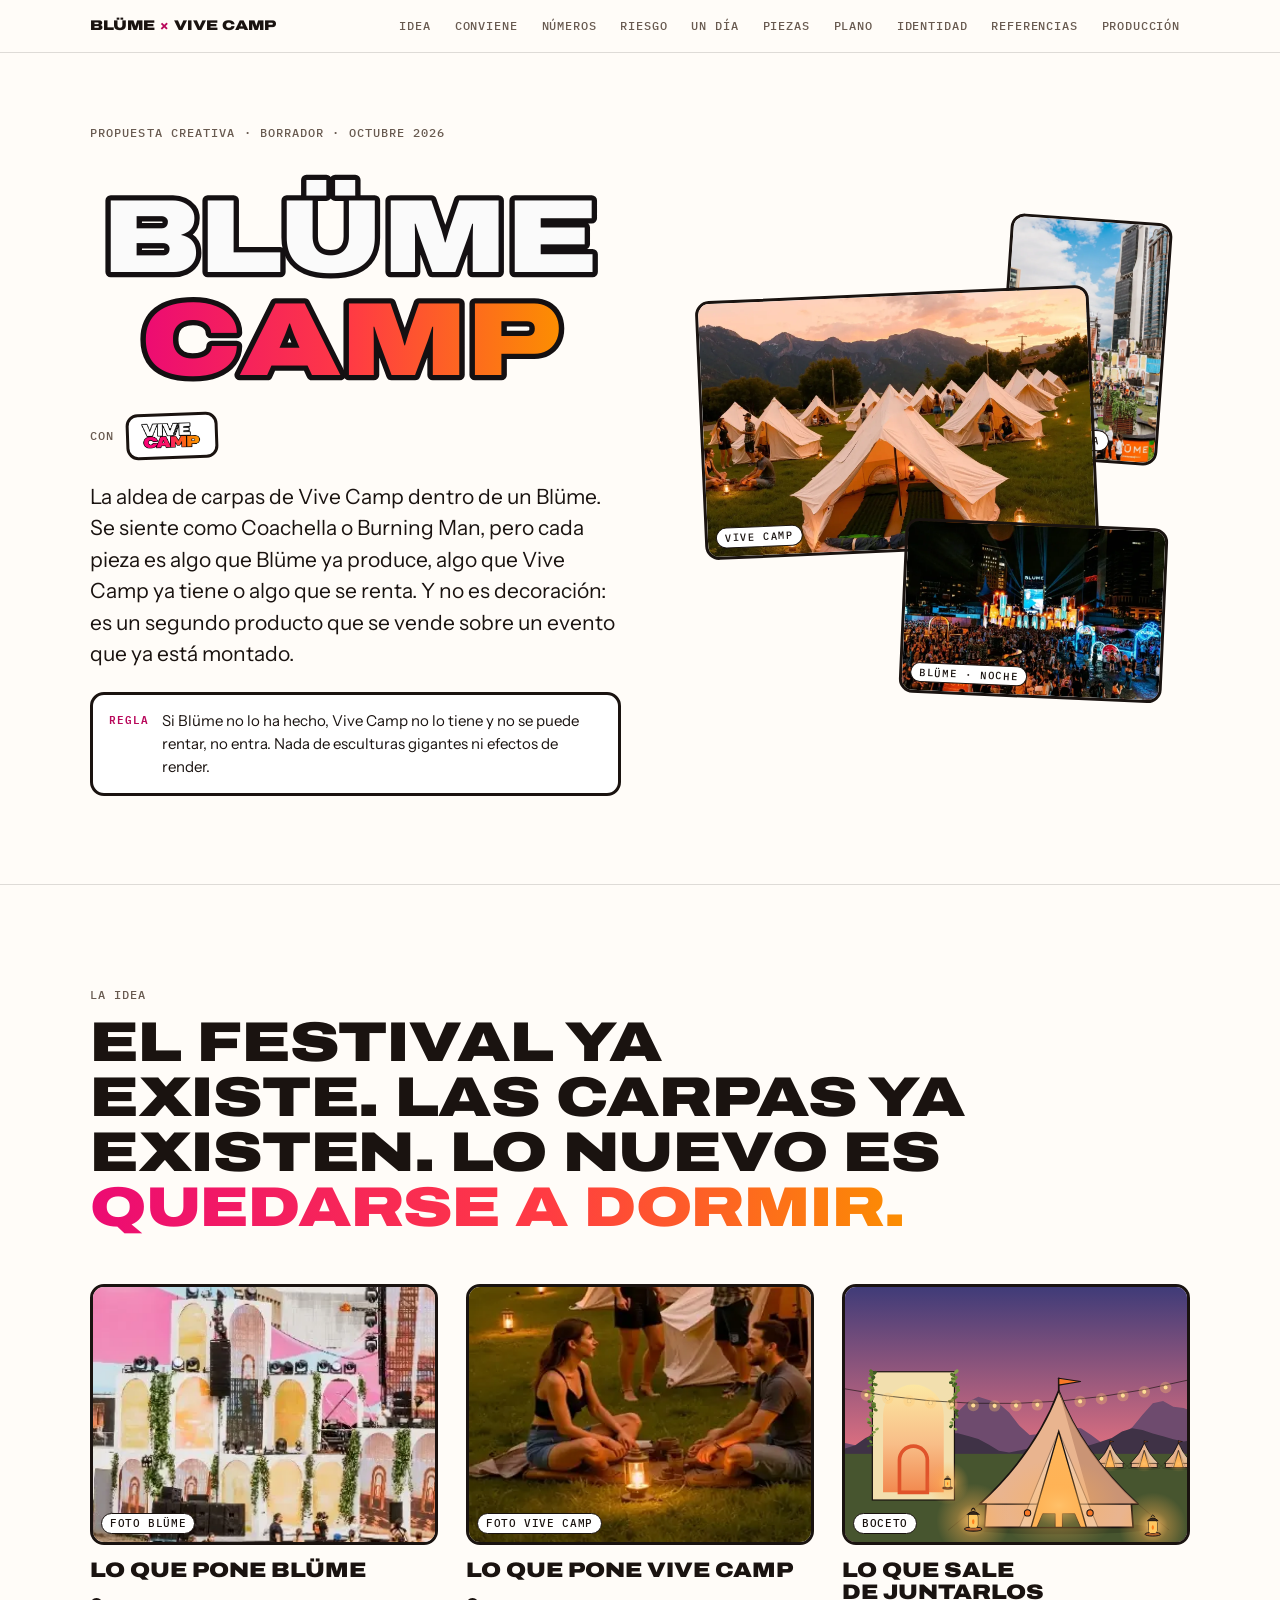
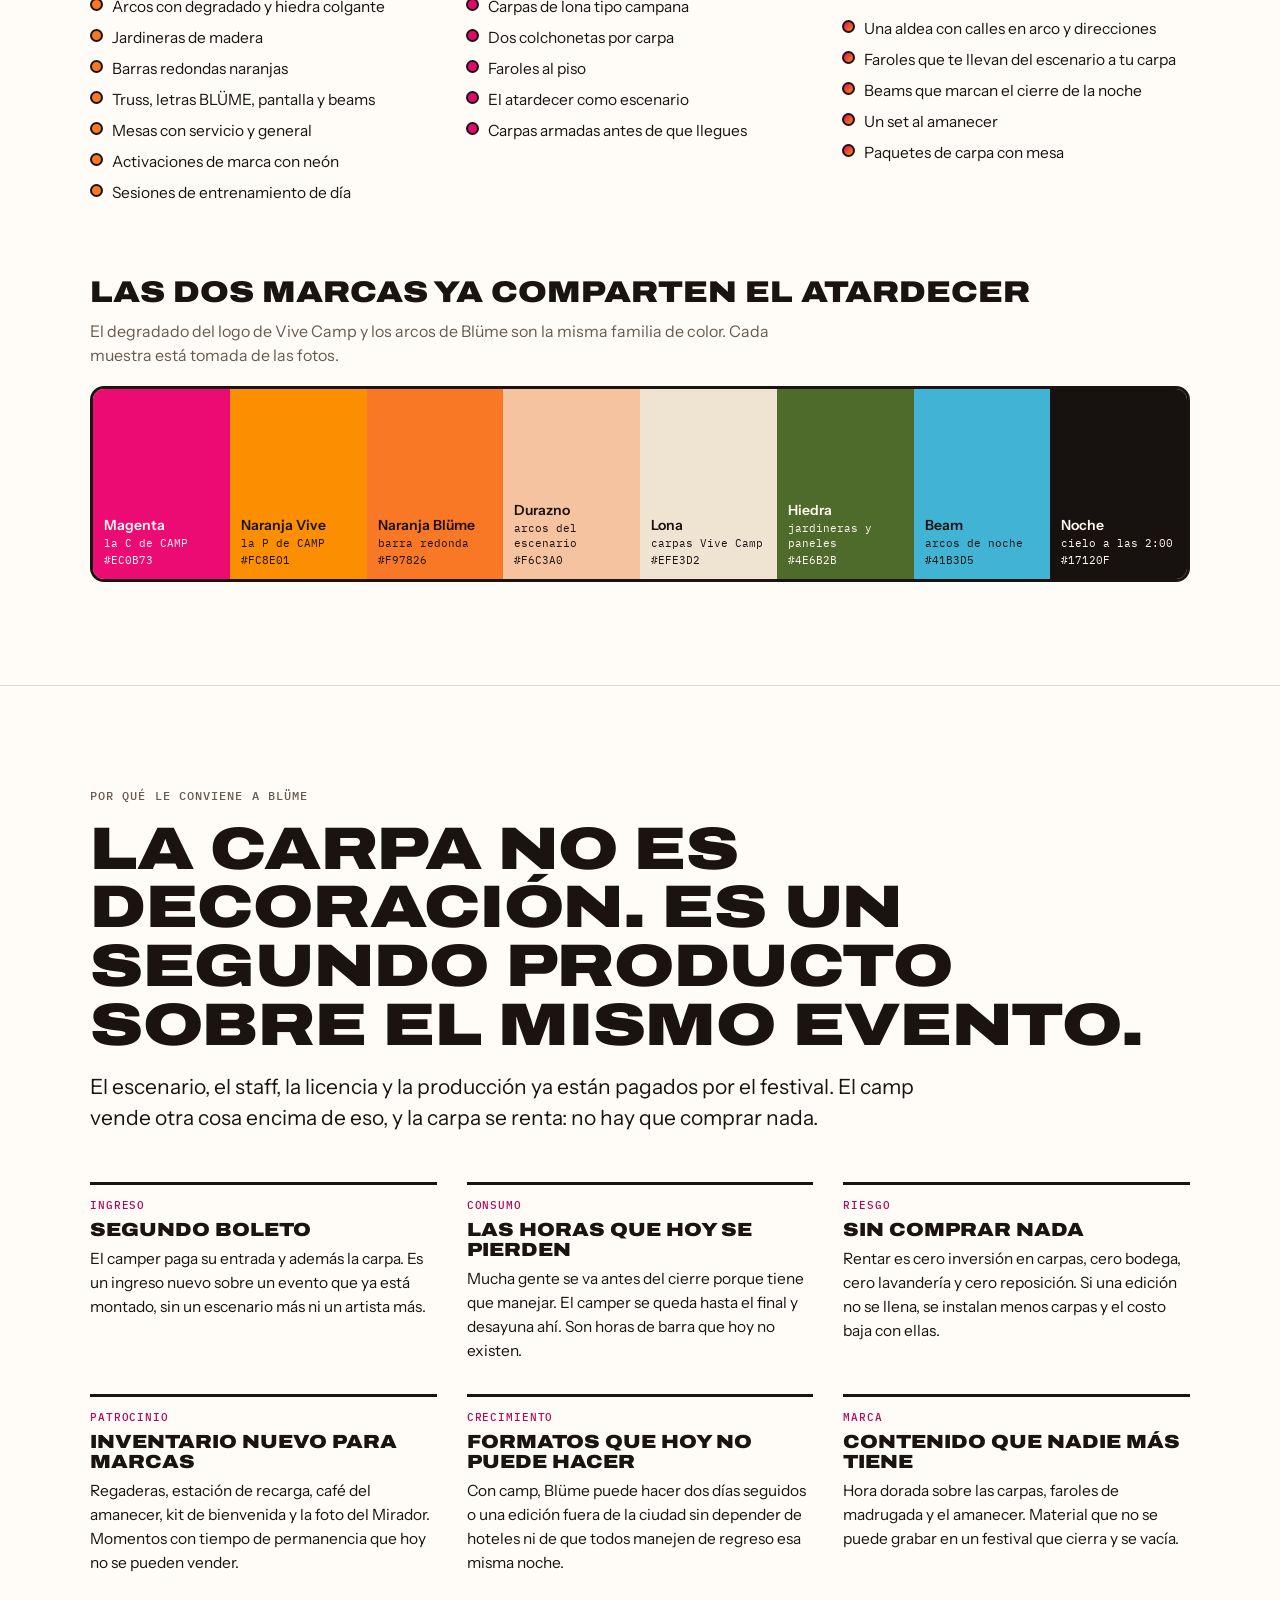
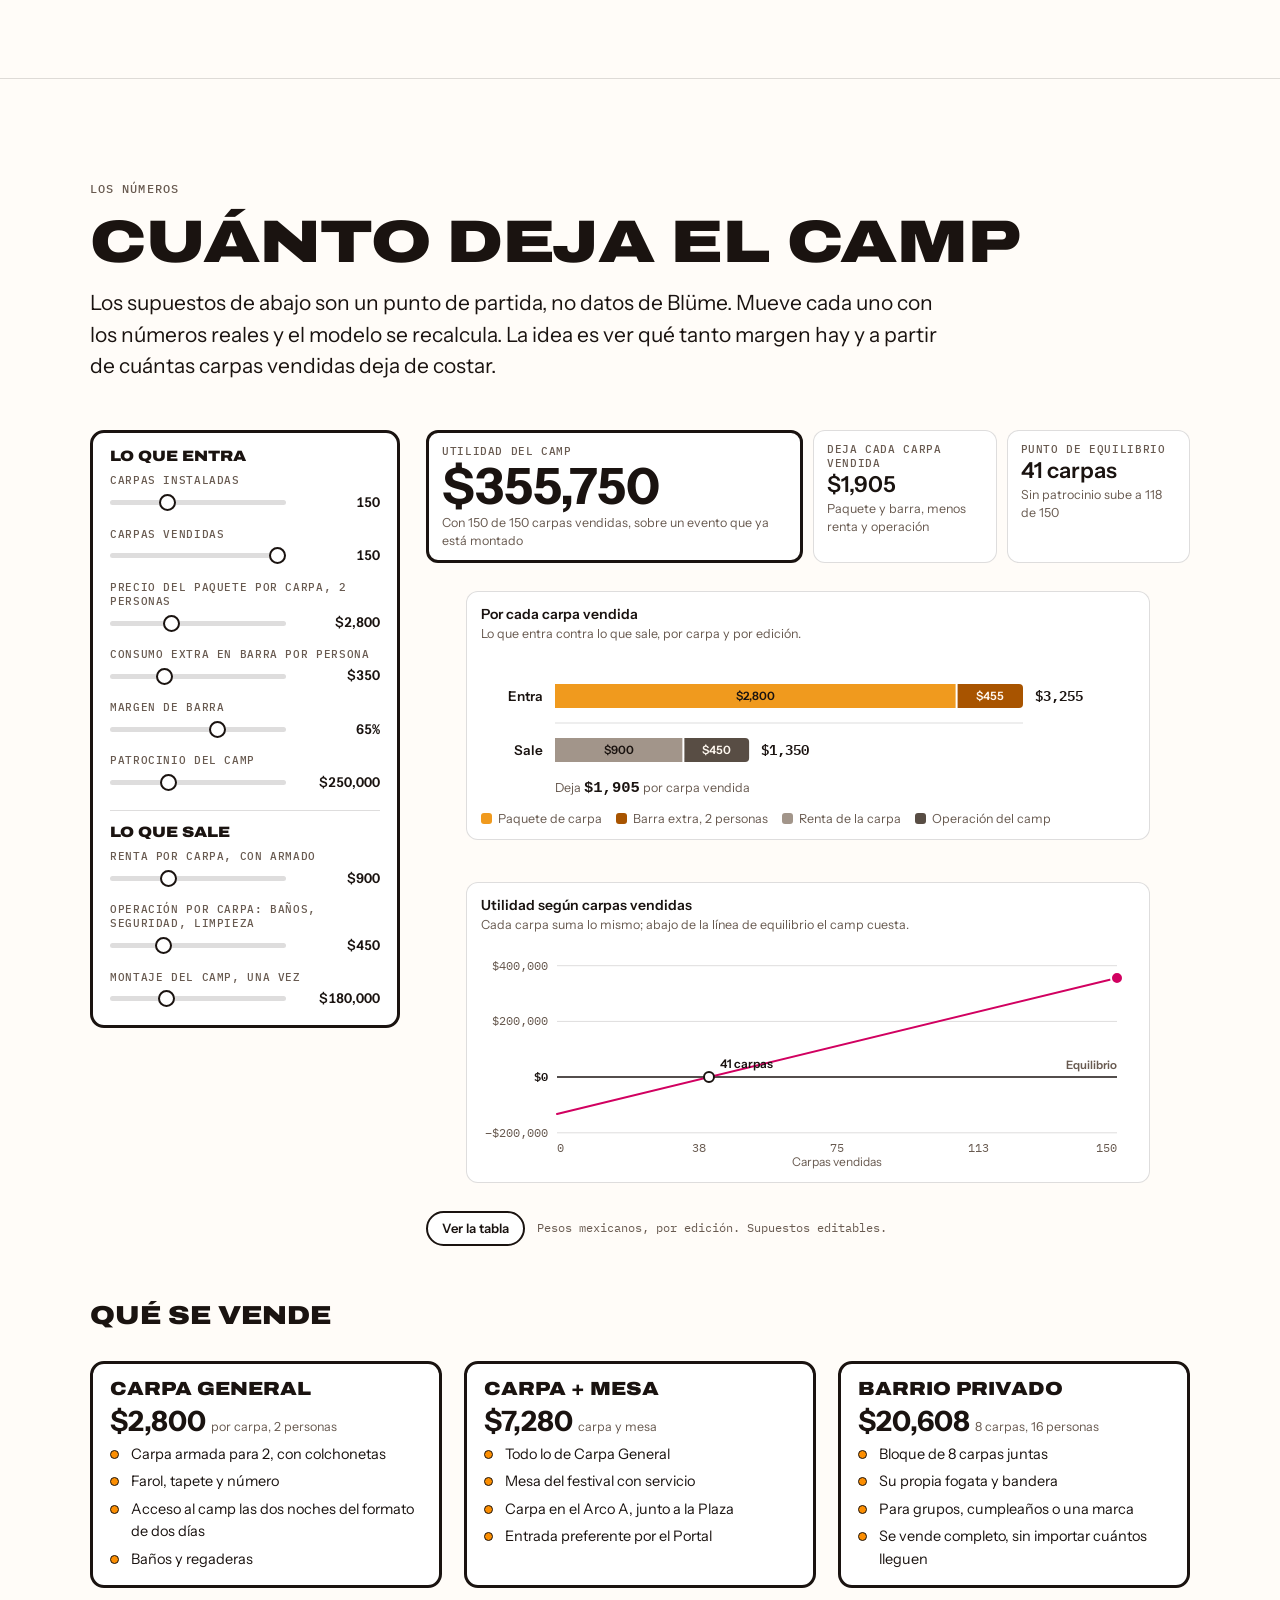
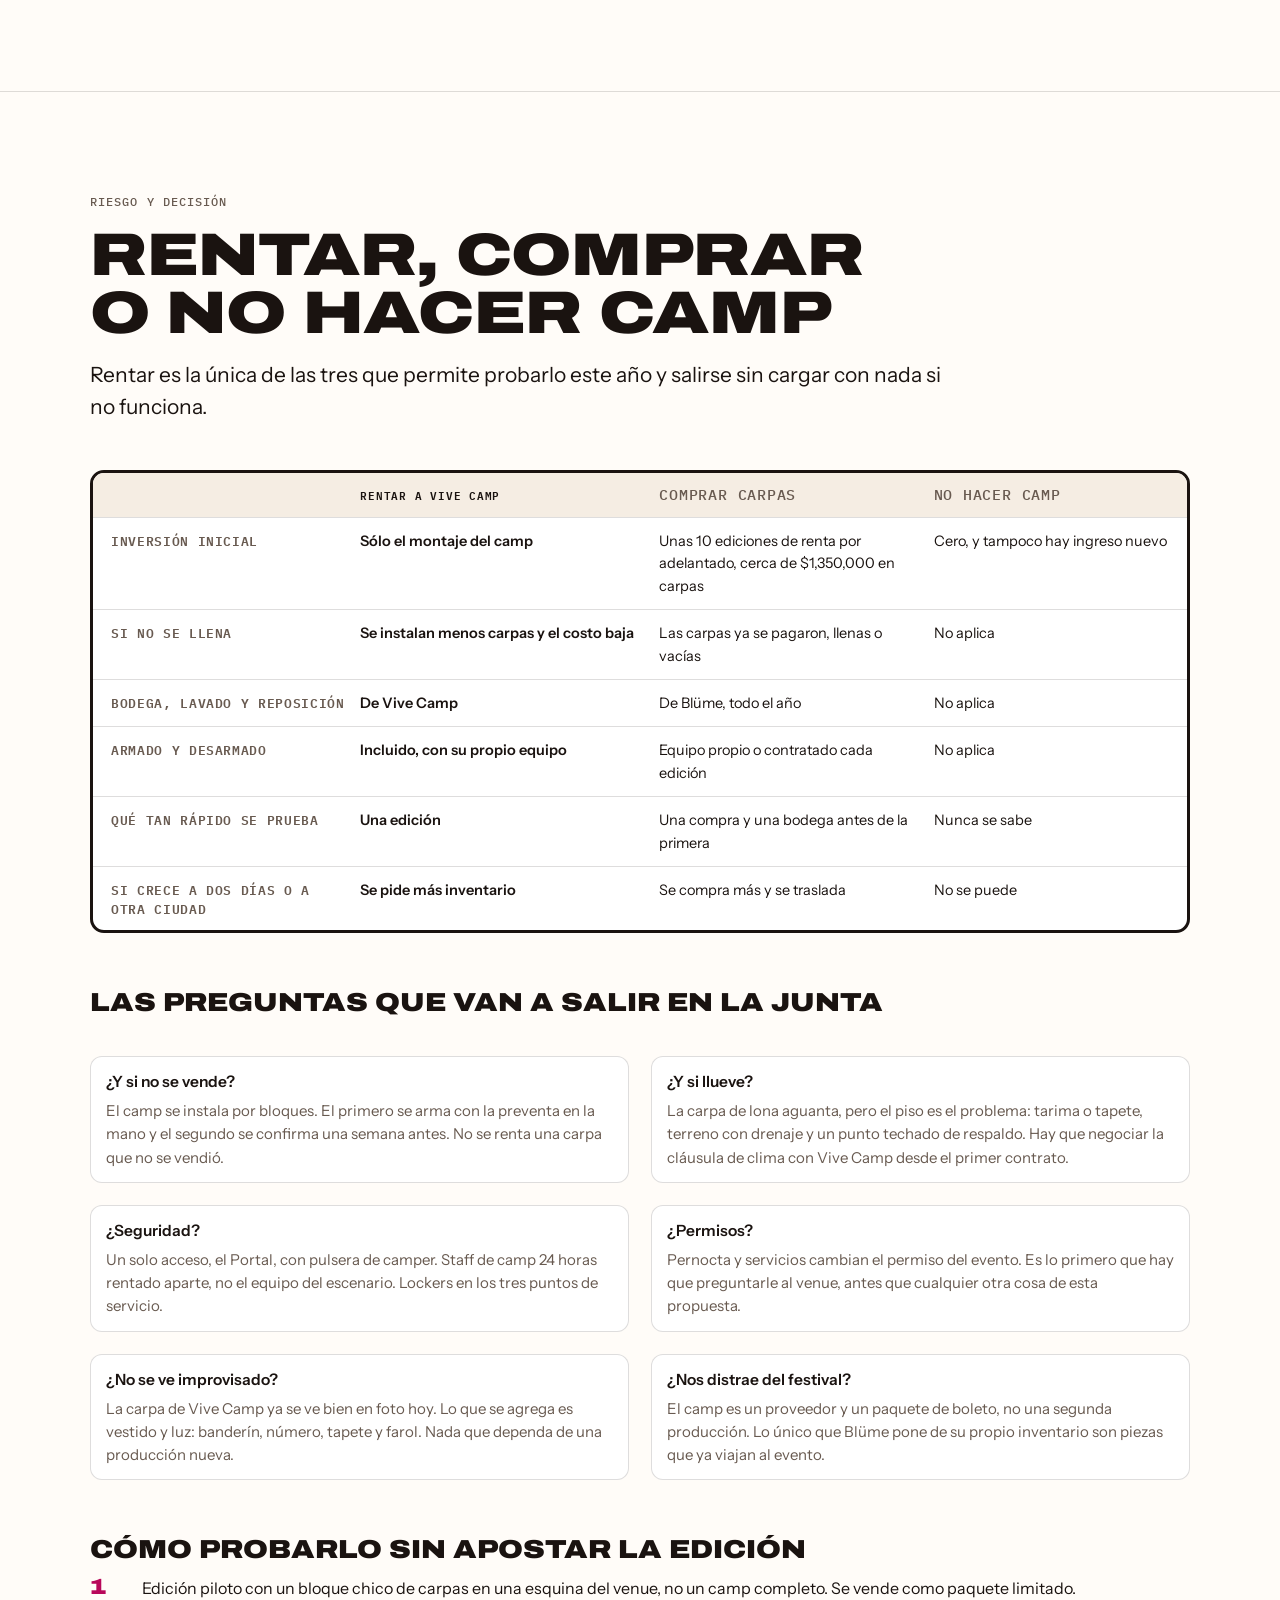
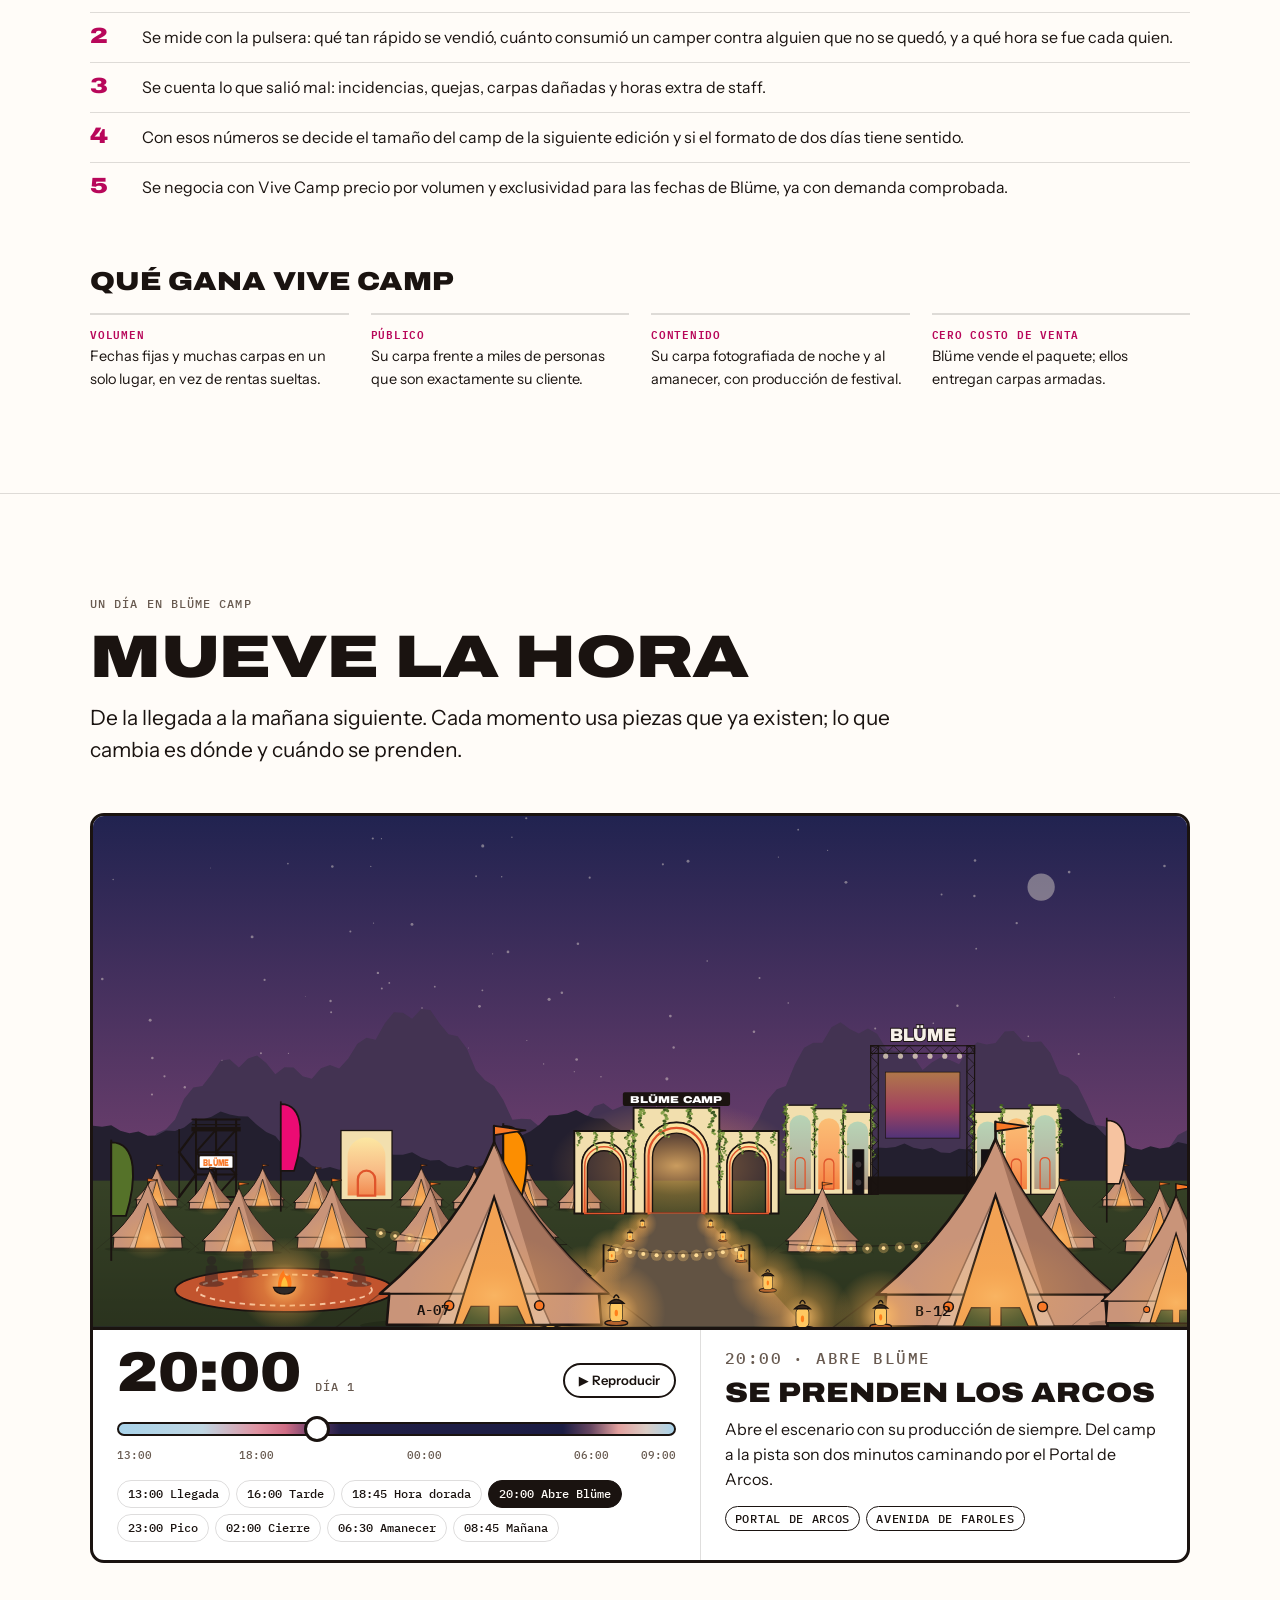
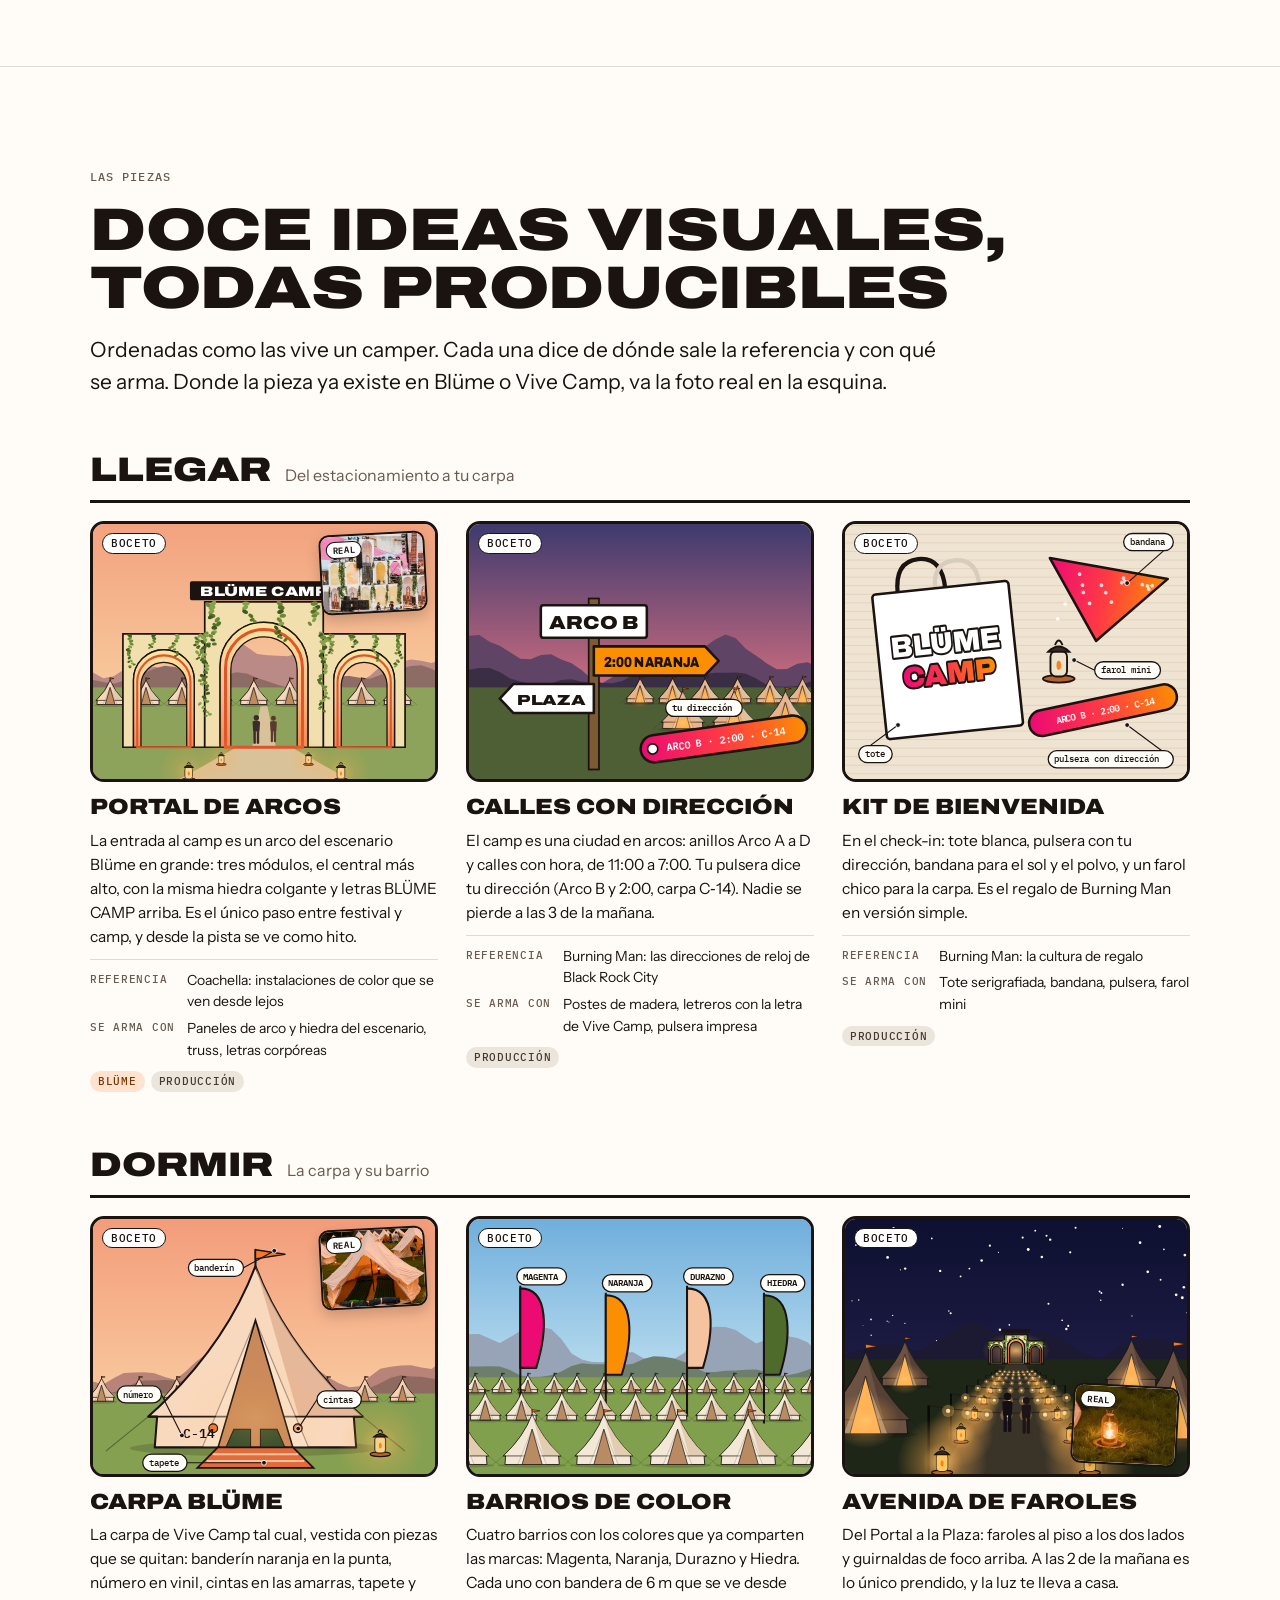
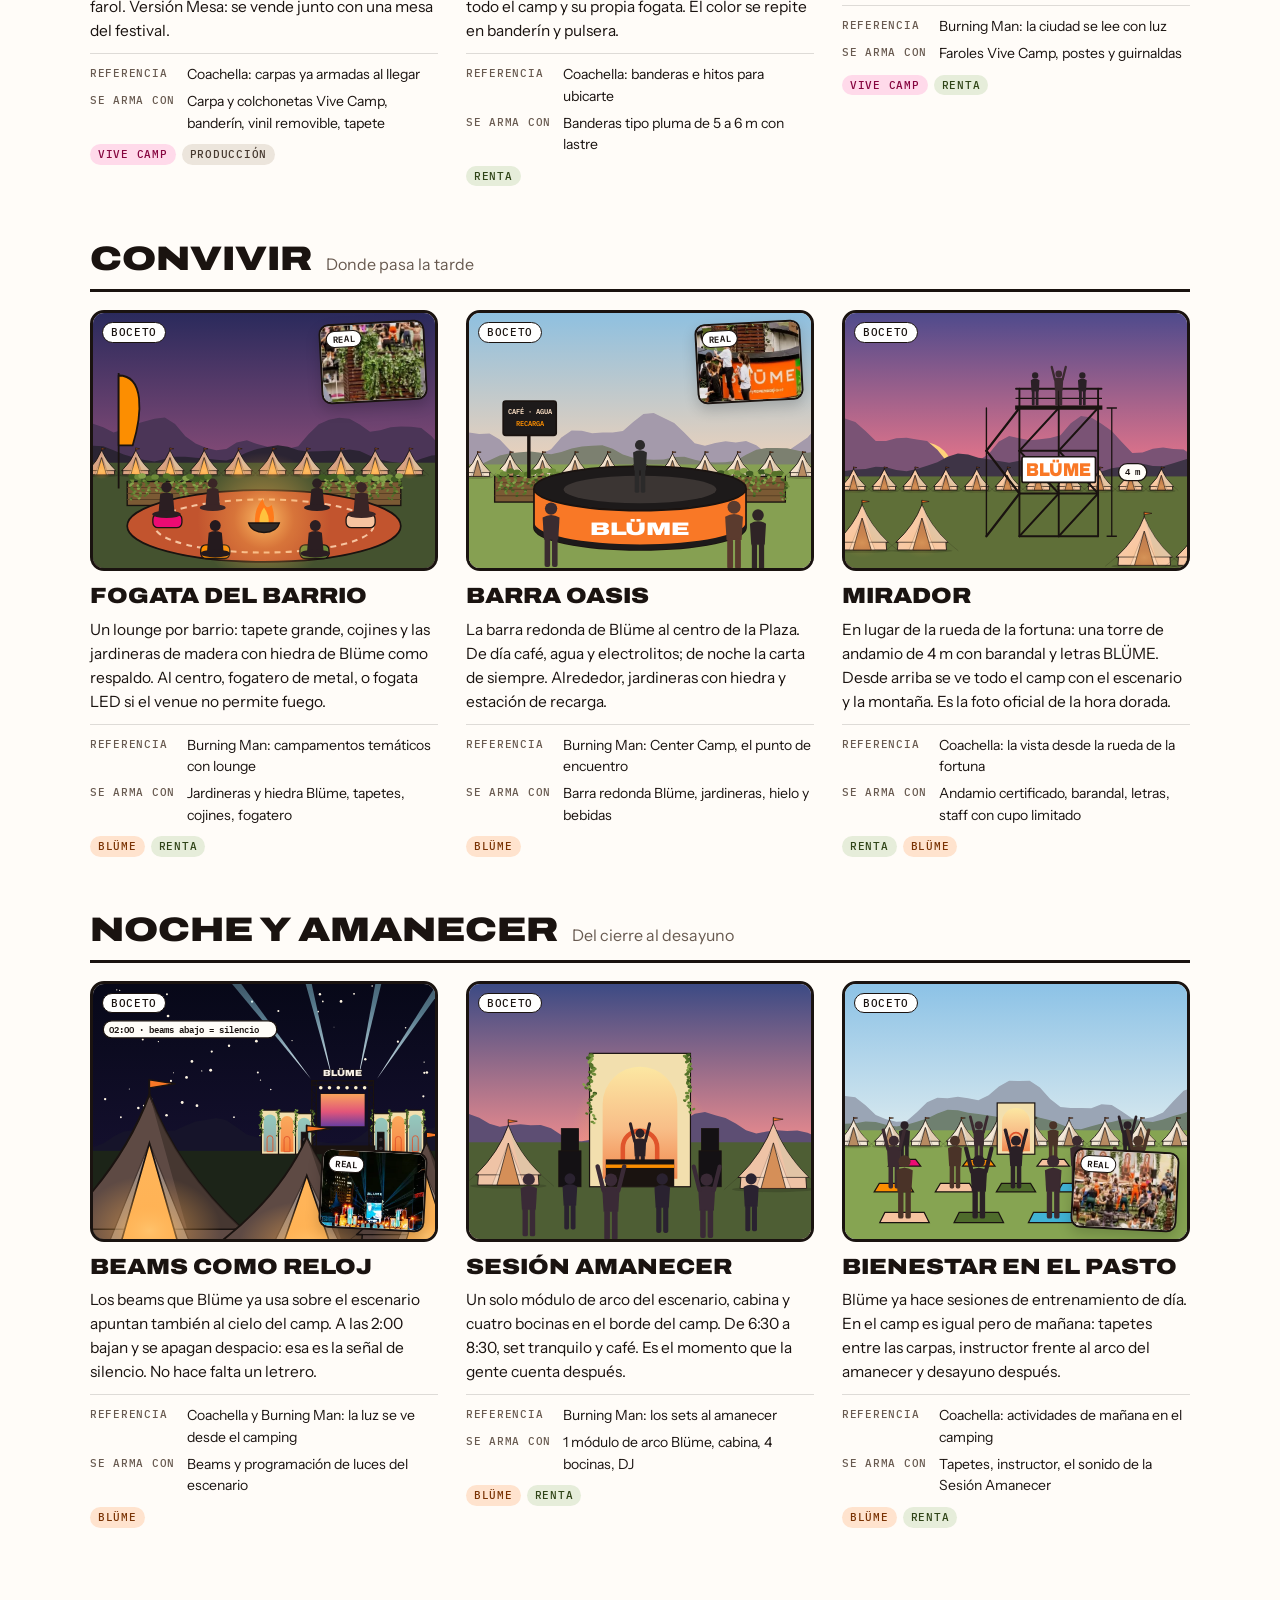
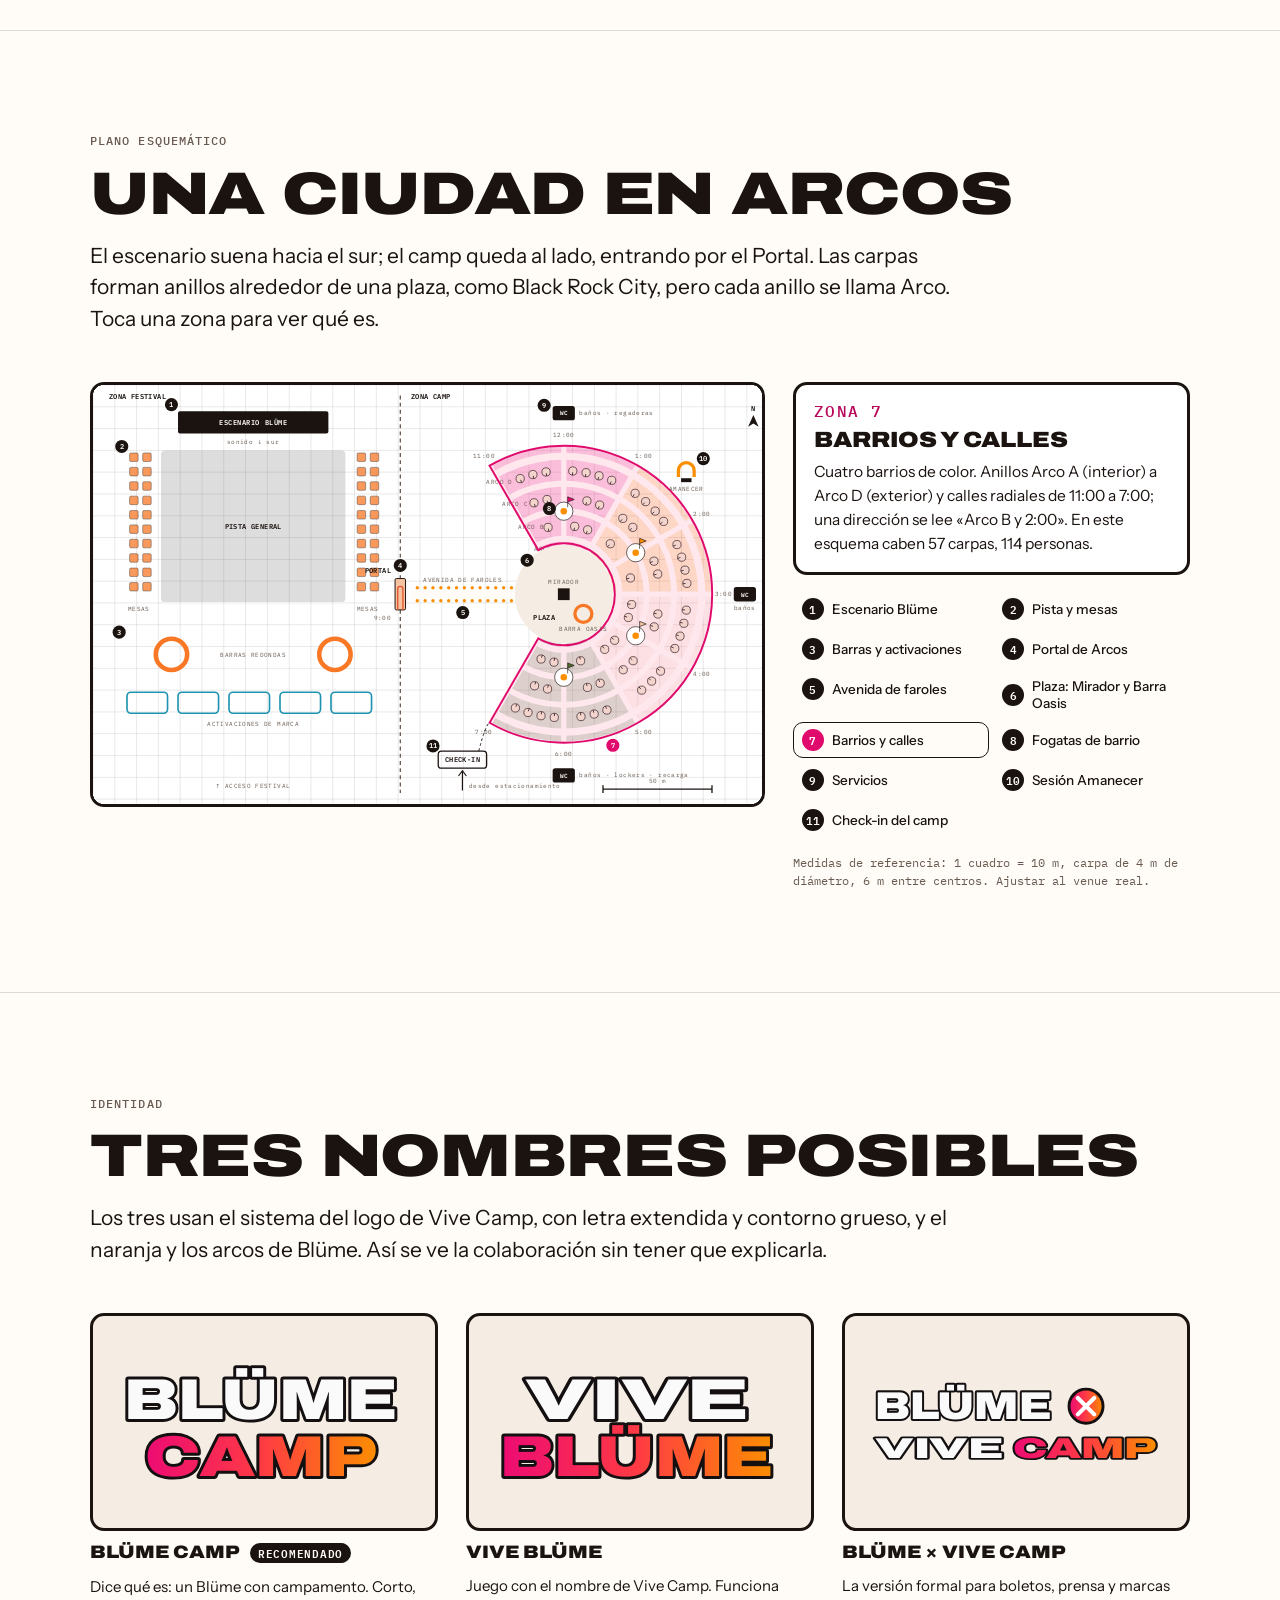
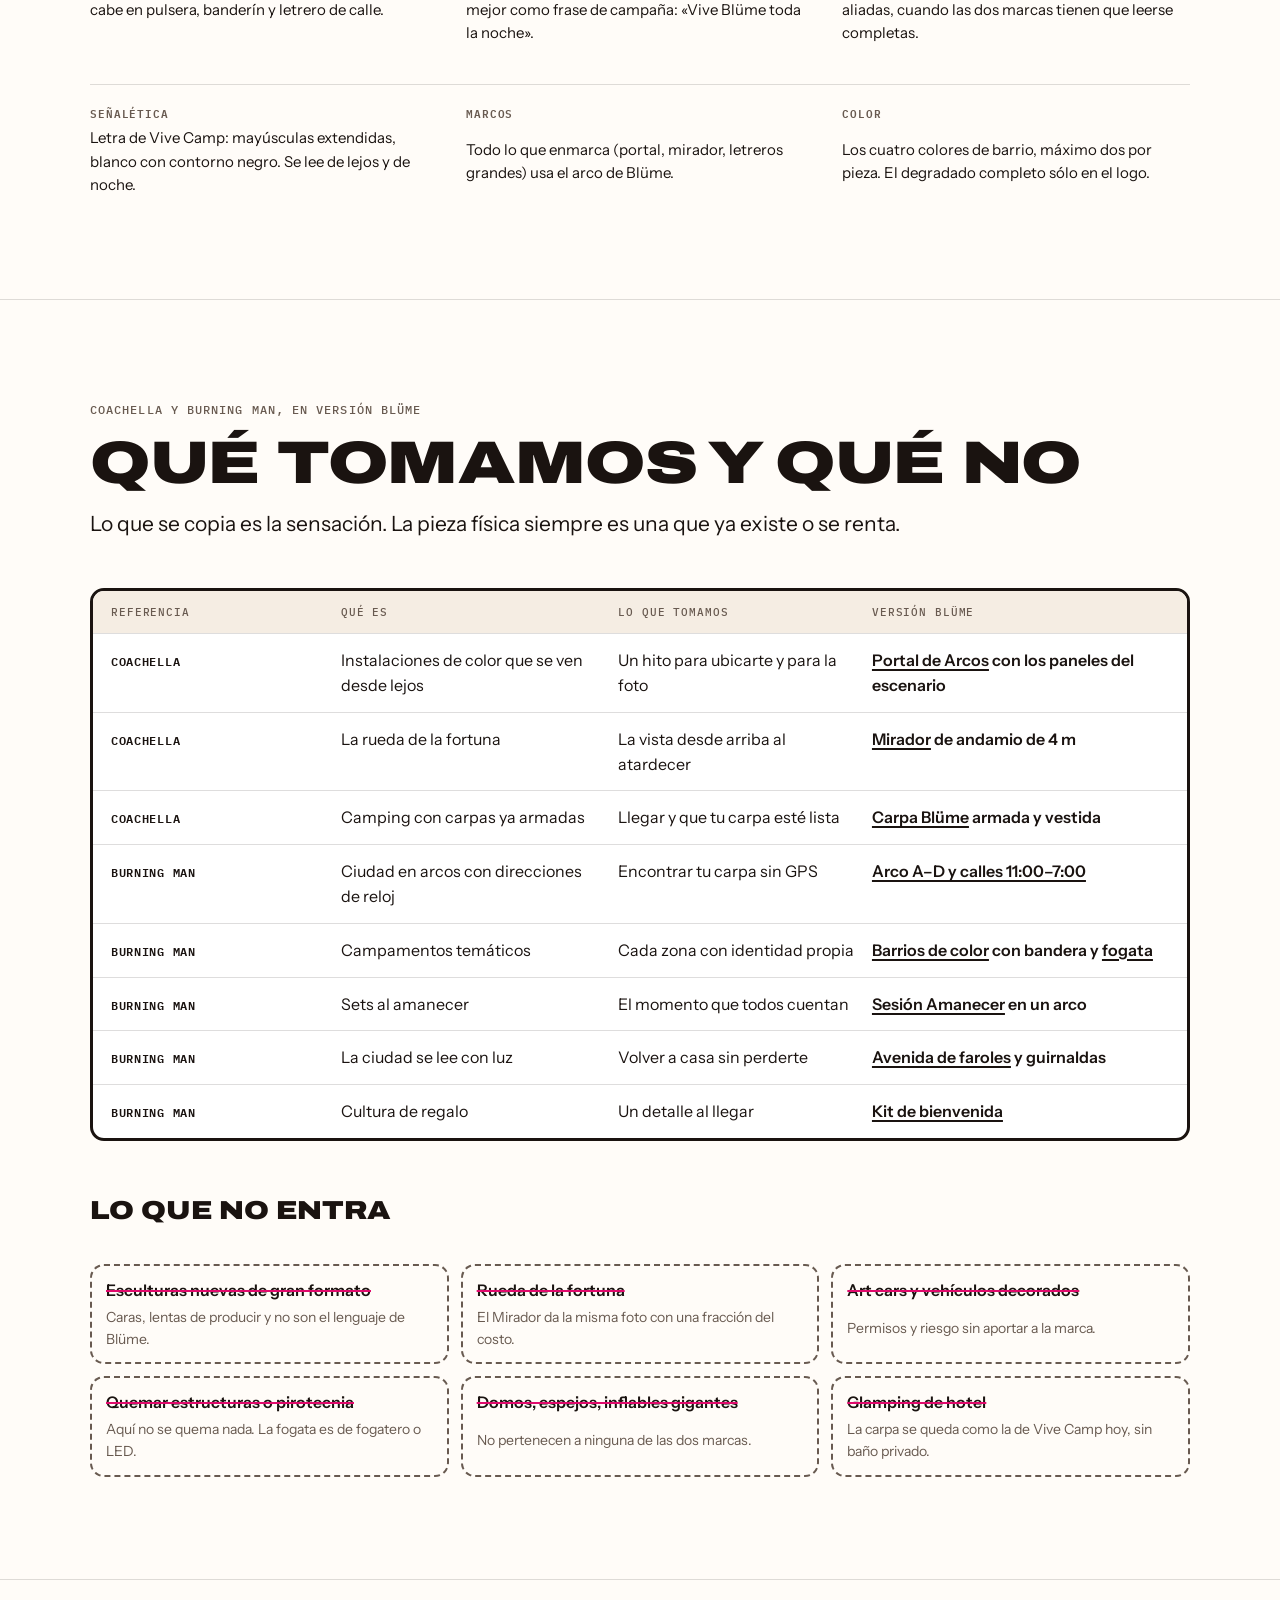
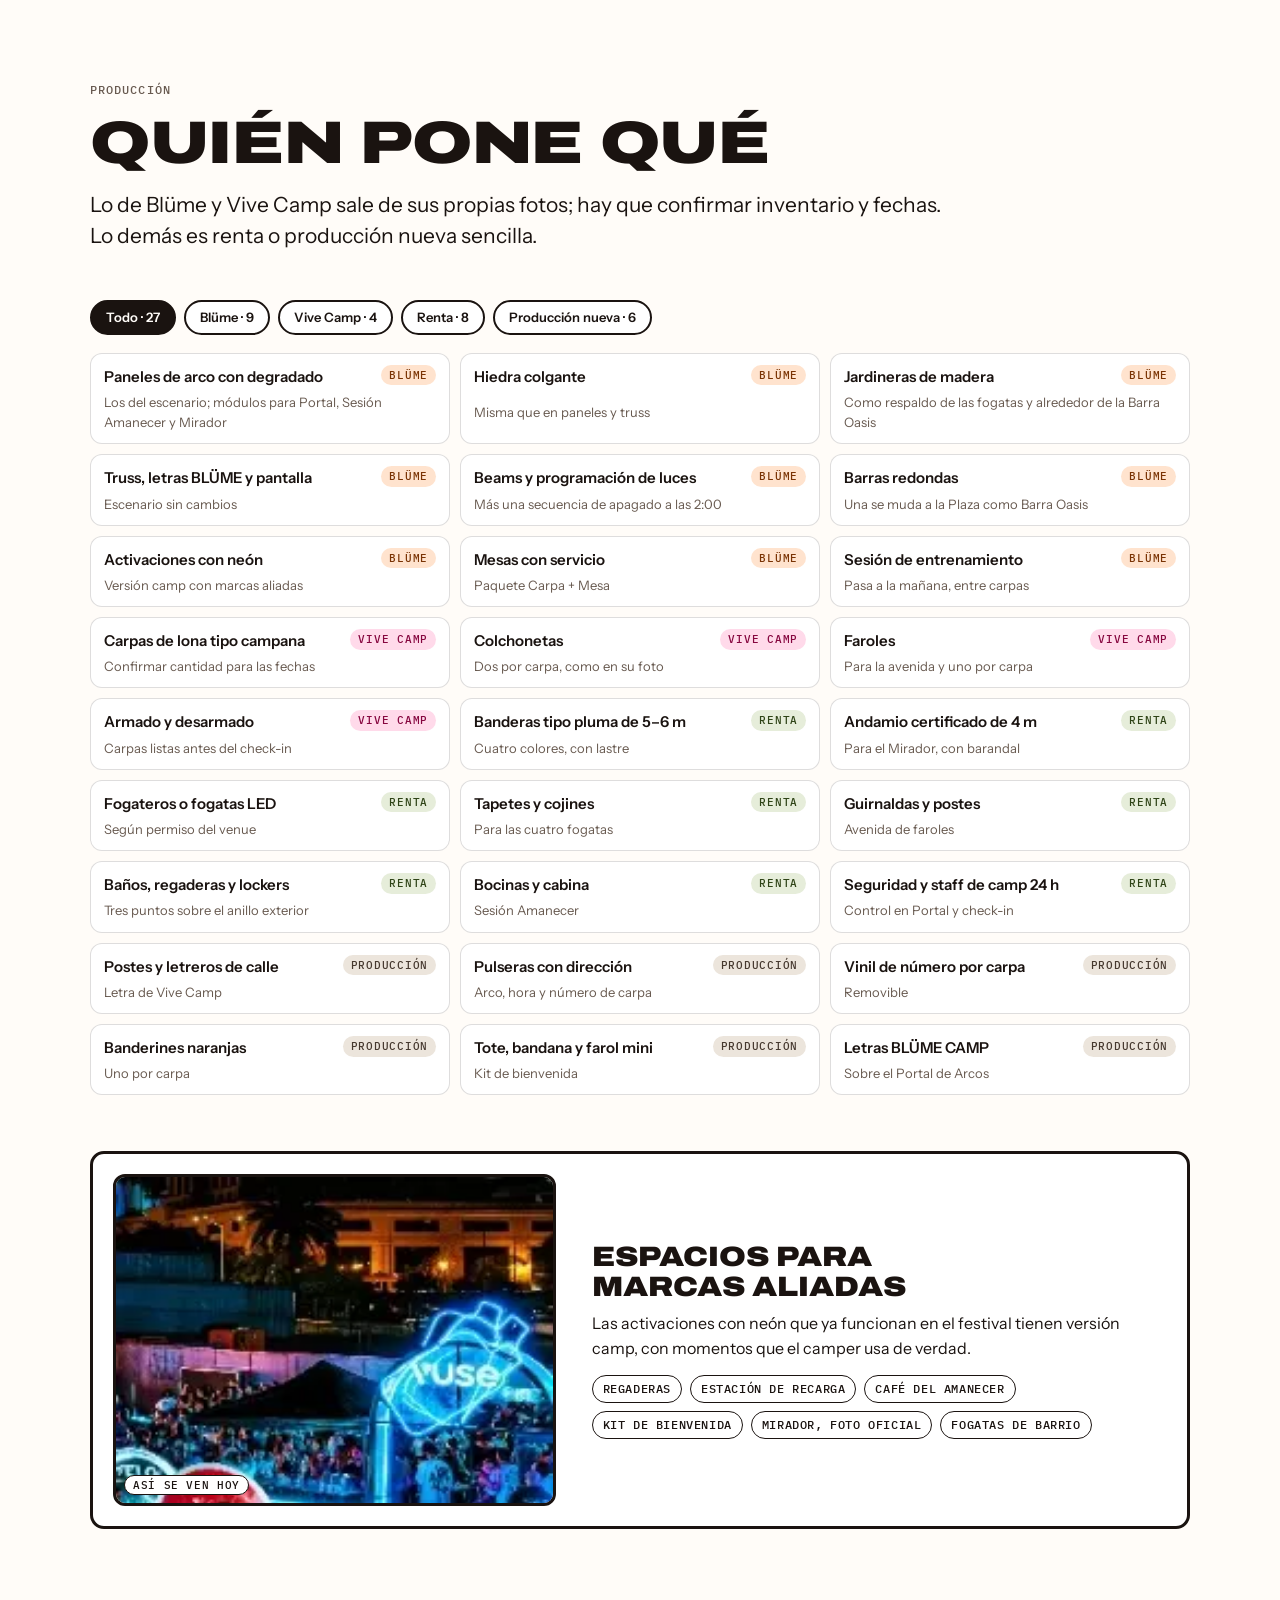
==== commit 936c18d5: "Lead the Blüme × Vive Camp concept with the rental business case The camp now opens on why renting t" ====
--- a/blume-x-vivecamp/index.html
+++ b/blume-x-vivecamp/index.html
@@ -320,6 +320,104 @@
   html{scroll-behavior:auto}
   .beam{animation:none}
 }
+
+/* ---- Caso de negocio ---- */
+.razones{display:grid;grid-template-columns:repeat(3,minmax(0,1fr));gap:clamp(18px,2.6vw,30px);list-style:none;margin:clamp(28px,4vw,40px) 0 0;padding:0}
+.razon{display:grid;gap:7px;align-content:start;border-top:var(--sw) solid var(--line);padding-top:13px;min-width:0}
+.razon .q{font:500 11px/1.4 var(--f-mono);text-transform:uppercase;letter-spacing:.08em;color:var(--magenta-text)}
+.razon b{font:900 19px/1.06 var(--f-display);font-stretch:115%;text-transform:uppercase}
+.razon p{font-size:15.5px}
+
+.calc-wrap{--ck-in1:#F09A1E;--ck-in2:#A85400;--ck-out1:#A2958A;--ck-out2:#584D44;--ck-line:#D10060;display:grid;grid-template-columns:minmax(0,310px) minmax(0,1fr);gap:clamp(16px,2.2vw,26px);align-items:start}
+@media (prefers-color-scheme: dark){:root:not([data-theme="light"]) .calc-wrap{--ck-in1:#F5A93F;--ck-in2:#B46310;--ck-out1:#B9ADA1;--ck-out2:#6B6056;--ck-line:#F0478C}}
+:root[data-theme="dark"] .calc-wrap{--ck-in1:#F5A93F;--ck-in2:#B46310;--ck-out1:#B9ADA1;--ck-out2:#6B6056;--ck-line:#F0478C}
+.inputs{border:var(--sw) solid var(--line);border-radius:var(--r);background:var(--raised);padding:15px 17px;display:grid;gap:13px;min-width:0}
+.inputs h3{font:900 15px/1.1 var(--f-display);font-stretch:115%;text-transform:uppercase}
+.inputs h3+.fld{margin-top:-4px}
+.inputs hr{border:0;border-top:1px solid var(--hair);margin:3px 0 0}
+.fld{display:grid;gap:4px;min-width:0}
+.fld label{font:500 10.5px/1.35 var(--f-mono);text-transform:uppercase;letter-spacing:.06em;color:var(--muted)}
+.fld .row{display:flex;align-items:center;gap:10px}
+.srange{-webkit-appearance:none;appearance:none;flex:1;min-width:0;height:22px;background:transparent;margin:0;cursor:pointer}
+.srange::-webkit-slider-runnable-track{height:5px;border-radius:999px;background:var(--hair)}
+.srange::-moz-range-track{height:5px;border-radius:999px;background:var(--hair)}
+.srange::-webkit-slider-thumb{-webkit-appearance:none;appearance:none;width:17px;height:17px;border-radius:50%;background:var(--raised);border:2.5px solid var(--ink);margin-top:-6px}
+.srange::-moz-range-thumb{width:14px;height:14px;border-radius:50%;background:var(--raised);border:2.5px solid var(--ink)}
+.fld .out{font:600 13.5px/1 var(--f-body);font-variant-numeric:tabular-nums;min-width:84px;text-align:right;white-space:nowrap}
+.calc-out{display:grid;gap:12px;min-width:0}
+.kpis{display:grid;grid-template-columns:repeat(4,minmax(0,1fr));gap:10px}
+.kpi{border:1.5px solid var(--hair);border-radius:12px;padding:11px 13px;background:var(--raised);display:grid;gap:3px;align-content:start;min-width:0}
+.kpi .lab{font:500 10.5px/1.35 var(--f-mono);text-transform:uppercase;letter-spacing:.06em;color:var(--muted)}
+.kpi .val{font:600 clamp(18px,1.9vw,22px)/1.1 var(--f-body)}
+.kpi .sub{font-size:12.5px;color:var(--muted);line-height:1.4}
+.kpi.big{grid-column:span 2;border:var(--sw) solid var(--line)}
+.kpi.big .val{font:700 clamp(32px,4.2vw,50px)/1 var(--f-body);white-space:nowrap}
+.kpi.neg .val{color:var(--magenta-text)}
+.charts{display:grid;grid-template-columns:minmax(0,1fr);gap:10px}
+.chart{position:relative;border:1.5px solid var(--hair);border-radius:12px;background:var(--raised);padding:13px 14px 11px;min-width:0}
+.chart h4{font:600 14px/1.3 var(--f-body)}
+.chart .cap{font-size:12.5px;color:var(--muted);margin-top:1px}
+.chart svg{display:block;width:100%;height:auto;margin-top:6px}
+.chart svg text{font-family:var(--f-body)}
+.chart svg .tk{font-family:var(--f-mono);font-variant-numeric:tabular-nums}
+.chart svg:focus-visible{outline:3px solid var(--magenta);outline-offset:2px;border-radius:6px}
+.legend{display:flex;flex-wrap:wrap;gap:6px 14px;margin-top:9px;font-size:12.5px;color:var(--muted)}
+.legend span{display:inline-flex;align-items:center;gap:6px}
+.legend i{width:11px;height:11px;border-radius:3px;flex:none}
+.tip{position:absolute;pointer-events:none;z-index:6;background:var(--raised);border:1.5px solid var(--line);border-radius:9px;padding:7px 10px;box-shadow:0 6px 18px rgba(0,0,0,.16);opacity:0;transition:opacity .12s;max-width:200px}
+.tip.on{opacity:1}
+.tip .tv{font:700 15px/1.2 var(--f-body);font-variant-numeric:tabular-nums}
+.tip .tk{font:400 11.5px/1.35 var(--f-body);color:var(--muted)}
+.tbl-bar{display:flex;align-items:center;gap:12px;flex-wrap:wrap}
+.tbl-bar .note{font:400 12px/1.5 var(--f-mono);color:var(--muted)}
+.dtable{width:100%;border-collapse:collapse;font-size:14px;border:1.5px solid var(--hair);border-radius:12px;overflow:hidden}
+.dtable caption{text-align:left;font:500 11px/1.4 var(--f-mono);text-transform:uppercase;letter-spacing:.07em;color:var(--muted);padding:0 0 7px}
+.dtable th,.dtable td{padding:7px 11px;border-top:1px solid var(--hair);text-align:right;font-variant-numeric:tabular-nums}
+.dtable th:first-child,.dtable td:first-child{text-align:left;font-variant-numeric:normal}
+.dtable thead th{border-top:0;background:var(--surface);font:500 11px/1.4 var(--f-mono);text-transform:uppercase;letter-spacing:.06em;color:var(--muted)}
+.dtable tbody tr.tot td{font-weight:600;border-top:2px solid var(--line)}
+
+.cmp{border:var(--sw) solid var(--line);border-radius:var(--r);overflow:hidden;background:var(--raised);margin-top:clamp(28px,4vw,40px)}
+.cmp-row{display:grid;grid-template-columns:minmax(0,.95fr) minmax(0,1.15fr) minmax(0,1.05fr) minmax(0,.95fr);gap:14px;padding:12px 18px;border-top:1px solid var(--hair);align-items:baseline}
+.cmp-row:first-child{border-top:0}
+.cmp-row.head{background:var(--surface);font:500 11px/1.35 var(--f-mono);text-transform:uppercase;letter-spacing:.07em;color:var(--muted)}
+.cmp-row.head b{color:var(--ink);font:600 11px/1.35 var(--f-mono);letter-spacing:.07em}
+.cmp-row .k{font:600 13px/1.4 var(--f-mono);text-transform:uppercase;letter-spacing:.05em;color:var(--muted)}
+.cmp-row .win{font-weight:600}
+.cmp-row span{font-size:14.5px}
+
+.qa{display:grid;grid-template-columns:repeat(2,minmax(0,1fr));gap:clamp(14px,2vw,22px);list-style:none;margin:clamp(28px,4vw,40px) 0 0;padding:0}
+.qa li{display:grid;gap:5px;border:1.5px solid var(--hair);border-radius:12px;padding:13px 15px;background:var(--raised);min-width:0}
+.qa b{font-size:15.5px;font-weight:600}
+.qa p{font-size:15px;color:var(--muted)}
+.gana{display:grid;grid-template-columns:repeat(4,minmax(0,1fr));gap:clamp(14px,2vw,22px);list-style:none;margin:18px 0 0;padding:0}
+.gana li{display:grid;gap:4px;border-top:2px solid var(--hair);padding-top:11px;font-size:14.5px;min-width:0}
+.gana b{font:600 11px/1.4 var(--f-mono);text-transform:uppercase;letter-spacing:.07em;color:var(--magenta-text)}
+.paks{display:grid;grid-template-columns:repeat(3,minmax(0,1fr));gap:clamp(14px,2vw,22px);margin-top:clamp(24px,3vw,32px)}
+.pak{border:var(--sw) solid var(--line);border-radius:var(--r);padding:15px 17px;background:var(--raised);display:grid;gap:8px;align-content:start;min-width:0}
+.pak h4{font:900 19px/1.05 var(--f-display);font-stretch:115%;text-transform:uppercase}
+.pak .pr{font:700 clamp(22px,2.4vw,28px)/1 var(--f-body)}
+.pak .pr small{font:400 12.5px/1 var(--f-body);color:var(--muted)}
+.pak ul{margin:0;padding:0;list-style:none;display:grid;gap:5px;font-size:14.5px}
+.pak li{display:grid;grid-template-columns:13px 1fr;gap:8px;align-items:baseline}
+.pak li::before{content:"";width:7px;height:7px;border-radius:50%;background:var(--orange);border:1.5px solid var(--line)}
+
+@media (max-width:980px){
+  .calc-wrap{grid-template-columns:minmax(0,1fr)}
+  .calc-wrap>.inputs{order:2}
+  .calc-wrap>.calc-out{order:1}
+  .kpis{grid-template-columns:repeat(2,minmax(0,1fr))}
+  .razones,.paks,.gana{grid-template-columns:repeat(2,minmax(0,1fr))}
+  .cmp-row{grid-template-columns:minmax(0,1fr) minmax(0,1fr)}
+  .cmp-row.head{display:none}
+  .cmp-row .k{grid-column:1/-1}
+}
+@media (max-width:620px){
+  .kpis,.razones,.paks,.gana,.qa{grid-template-columns:minmax(0,1fr)}
+  .kpi.big{grid-column:span 1}
+  .cmp-row{grid-template-columns:minmax(0,1fr);gap:5px}
+}
+
 </style>
 </head>
 <body>
@@ -328,7 +426,7 @@
   <div class="wrap topbar-in">
     <div class="brandmark">Blüme <span>×</span> Vive Camp</div>
     <nav class="topnav" aria-label="Secciones">
-      <a href="#idea">Idea</a><a href="#dia">Un día</a><a href="#piezas">Piezas</a><a href="#plano">Plano</a><a href="#identidad">Identidad</a><a href="#referencias">Referencias</a><a href="#produccion">Producción</a>
+      <a href="#idea">Idea</a><a href="#caso">Conviene</a><a href="#numeros">Números</a><a href="#riesgo">Riesgo</a><a href="#dia">Un día</a><a href="#piezas">Piezas</a><a href="#plano">Plano</a><a href="#identidad">Identidad</a><a href="#referencias">Referencias</a><a href="#produccion">Producción</a>
     </nav>
   </div>
 </div>
@@ -345,7 +443,7 @@
       </g>
     </svg>
     <div class="with">con <span class="vc-chip"><img src="img/vive-camp-logo.webp" alt="Vive Camp" width="900" height="409"></span></div>
-    <p class="lede">La aldea de carpas de Vive Camp dentro de un Blüme. Se siente como Coachella o Burning Man, pero cada pieza es algo que Blüme ya produce, algo que Vive Camp ya tiene o algo que se renta.</p>
+    <p class="lede">La aldea de carpas de Vive Camp dentro de un Blüme. Se siente como Coachella o Burning Man, pero cada pieza es algo que Blüme ya produce, algo que Vive Camp ya tiene o algo que se renta. Y no es decoración: es un segundo producto que se vende sobre un evento que ya está montado.</p>
     <div class="rule"><b>Regla</b><p>Si Blüme no lo ha hecho, Vive Camp no lo tiene y no se puede rentar, no entra. Nada de esculturas gigantes ni efectos de render.</p></div>
   </div>
   <div class="collage" aria-label="Fotos de referencia">
@@ -391,6 +489,138 @@
       <div class="sw lt" role="listitem" style="background:#41B3D5"><b>Beam</b><span>arcos de noche</span><span>#41B3D5</span></div>
       <div class="sw dk" role="listitem" style="background:#17120F"><b>Noche</b><span>cielo a las 2:00</span><span>#17120F</span></div>
     </div>
+  </div>
+</section>
+
+<section id="caso">
+  <div class="wrap">
+    <div class="sec-head">
+      <p class="eyebrow">Por qué le conviene a Blüme</p>
+      <h2 class="display">La carpa no es decoración. Es un segundo producto sobre el mismo evento.</h2>
+      <p class="lede">El escenario, el staff, la licencia y la producción ya están pagados por el festival. El camp vende otra cosa encima de eso, y la carpa se renta: no hay que comprar nada.</p>
+    </div>
+    <ul class="razones">
+      <li class="razon"><span class="q">Ingreso</span><b>Segundo boleto</b><p>El camper paga su entrada y además la carpa. Es un ingreso nuevo sobre un evento que ya está montado, sin un escenario más ni un artista más.</p></li>
+      <li class="razon"><span class="q">Consumo</span><b>Las horas que hoy se pierden</b><p>Mucha gente se va antes del cierre porque tiene que manejar. El camper se queda hasta el final y desayuna ahí. Son horas de barra que hoy no existen.</p></li>
+      <li class="razon"><span class="q">Riesgo</span><b>Sin comprar nada</b><p>Rentar es cero inversión en carpas, cero bodega, cero lavandería y cero reposición. Si una edición no se llena, se instalan menos carpas y el costo baja con ellas.</p></li>
+      <li class="razon"><span class="q">Patrocinio</span><b>Inventario nuevo para marcas</b><p>Regaderas, estación de recarga, café del amanecer, kit de bienvenida y la foto del Mirador. Momentos con tiempo de permanencia que hoy no se pueden vender.</p></li>
+      <li class="razon"><span class="q">Crecimiento</span><b>Formatos que hoy no puede hacer</b><p>Con camp, Blüme puede hacer dos días seguidos o una edición fuera de la ciudad sin depender de hoteles ni de que todos manejen de regreso esa misma noche.</p></li>
+      <li class="razon"><span class="q">Marca</span><b>Contenido que nadie más tiene</b><p>Hora dorada sobre las carpas, faroles de madrugada y el amanecer. Material que no se puede grabar en un festival que cierra y se vacía.</p></li>
+    </ul>
+  </div>
+</section>
+
+<section id="numeros">
+  <div class="wrap">
+    <div class="sec-head">
+      <p class="eyebrow">Los números</p>
+      <h2 class="display">Cuánto deja el camp</h2>
+      <p class="lede">Los supuestos de abajo son un punto de partida, no datos de Blüme. Mueve cada uno con los números reales y el modelo se recalcula. La idea es ver qué tanto margen hay y a partir de cuántas carpas vendidas deja de costar.</p>
+    </div>
+    <div class="calc-wrap">
+      <form class="inputs" id="inputs" autocomplete="off">
+        <h3>Lo que entra</h3>
+        <div class="fld"><label for="i-carpas">Carpas instaladas</label><div class="row"><input class="srange" type="range" id="i-carpas" min="40" max="400" step="10" value="150"><span class="out" id="o-carpas"></span></div></div>
+        <div class="fld"><label for="i-vendidas">Carpas vendidas</label><div class="row"><input class="srange" type="range" id="i-vendidas" min="0" max="400" step="5" value="150"><span class="out" id="o-vendidas"></span></div></div>
+        <div class="fld"><label for="i-precio">Precio del paquete por carpa, 2 personas</label><div class="row"><input class="srange" type="range" id="i-precio" min="1200" max="6000" step="100" value="2800"><span class="out" id="o-precio"></span></div></div>
+        <div class="fld"><label for="i-consumo">Consumo extra en barra por persona</label><div class="row"><input class="srange" type="range" id="i-consumo" min="0" max="1200" step="50" value="350"><span class="out" id="o-consumo"></span></div></div>
+        <div class="fld"><label for="i-margen">Margen de barra</label><div class="row"><input class="srange" type="range" id="i-margen" min="40" max="80" step="5" value="65"><span class="out" id="o-margen"></span></div></div>
+        <div class="fld"><label for="i-patro">Patrocinio del camp</label><div class="row"><input class="srange" type="range" id="i-patro" min="0" max="800000" step="25000" value="250000"><span class="out" id="o-patro"></span></div></div>
+        <hr>
+        <h3>Lo que sale</h3>
+        <div class="fld"><label for="i-renta">Renta por carpa, con armado</label><div class="row"><input class="srange" type="range" id="i-renta" min="400" max="2000" step="50" value="900"><span class="out" id="o-renta"></span></div></div>
+        <div class="fld"><label for="i-opex">Operación por carpa: baños, seguridad, limpieza</label><div class="row"><input class="srange" type="range" id="i-opex" min="150" max="1200" step="50" value="450"><span class="out" id="o-opex"></span></div></div>
+        <div class="fld"><label for="i-fijos">Montaje del camp, una vez</label><div class="row"><input class="srange" type="range" id="i-fijos" min="0" max="600000" step="20000" value="180000"><span class="out" id="o-fijos"></span></div></div>
+      </form>
+      <div class="calc-out">
+        <div class="kpis">
+          <div class="kpi big" id="k-util"><span class="lab">Utilidad del camp</span><span class="val">—</span><span class="sub"></span></div>
+          <div class="kpi" id="k-deja"><span class="lab">Deja cada carpa vendida</span><span class="val">—</span><span class="sub">Después de renta y operación</span></div>
+          <div class="kpi" id="k-be"><span class="lab">Punto de equilibrio</span><span class="val">—</span><span class="sub"></span></div>
+        </div>
+        <div class="charts">
+          <figure class="chart" id="ch-a">
+            <h4>Por cada carpa vendida</h4>
+            <p class="cap">Lo que entra contra lo que sale, por carpa y por edición.</p>
+            <svg viewBox="0 0 560 150" role="img" aria-labelledby="cha-t"><title id="cha-t">Barras apiladas: entra el paquete de carpa más el consumo extra en barra; sale la renta de la carpa más la operación del camp.</title></svg>
+            <div class="legend">
+              <span><i style="background:var(--ck-in1)"></i>Paquete de carpa</span>
+              <span><i style="background:var(--ck-in2)"></i>Barra extra, 2 personas</span>
+              <span><i style="background:var(--ck-out1)"></i>Renta de la carpa</span>
+              <span><i style="background:var(--ck-out2)"></i>Operación del camp</span>
+            </div>
+            <div class="tip" role="status"></div>
+          </figure>
+          <figure class="chart" id="ch-b">
+            <h4>Utilidad según carpas vendidas</h4>
+            <p class="cap">Cada carpa suma lo mismo; abajo de la línea de equilibrio el camp cuesta.</p>
+            <svg viewBox="0 0 560 230" role="img" tabindex="0" aria-labelledby="chb-t"><title id="chb-t">Línea de utilidad del camp según cuántas carpas se venden, con la línea de equilibrio en cero.</title></svg>
+            <div class="tip" role="status"></div>
+          </figure>
+        </div>
+        <div class="tbl-bar">
+          <button class="btn" type="button" id="t-toggle" aria-expanded="false" aria-controls="t-data">Ver la tabla</button>
+          <span class="note">Pesos mexicanos, por edición. Supuestos editables.</span>
+        </div>
+        <div id="t-data" hidden>
+          <table class="dtable" id="tbl-carpa"><caption>Por carpa vendida</caption><thead><tr><th scope="col">Concepto</th><th scope="col">Monto</th></tr></thead><tbody></tbody></table>
+          <table class="dtable" id="tbl-ocup" style="margin-top:12px"><caption>Utilidad del camp según cuántas carpas se vendan</caption><thead><tr><th scope="col">Carpas vendidas</th><th scope="col">Ocupación</th><th scope="col">Utilidad</th></tr></thead><tbody></tbody></table>
+        </div>
+      </div>
+    </div>
+
+    <h3 class="subh">Qué se vende</h3>
+    <div class="paks">
+      <div class="pak"><h4>Carpa General</h4><p class="pr" id="pk1">—</p><ul><li>Carpa armada para 2, con colchonetas</li><li>Farol, tapete y número</li><li>Acceso al camp las dos noches del formato de dos días</li><li>Baños y regaderas</li></ul></div>
+      <div class="pak"><h4>Carpa + Mesa</h4><p class="pr" id="pk2">—</p><ul><li>Todo lo de Carpa General</li><li>Mesa del festival con servicio</li><li>Carpa en el Arco A, junto a la Plaza</li><li>Entrada preferente por el Portal</li></ul></div>
+      <div class="pak"><h4>Barrio privado</h4><p class="pr" id="pk3">—</p><ul><li>Bloque de 8 carpas juntas</li><li>Su propia fogata y bandera</li><li>Para grupos, cumpleaños o una marca</li><li>Se vende completo, sin importar cuántos lleguen</li></ul></div>
+    </div>
+  </div>
+</section>
+
+<section id="riesgo">
+  <div class="wrap">
+    <div class="sec-head">
+      <p class="eyebrow">Riesgo y decisión</p>
+      <h2 class="display">Rentar, comprar o no hacer camp</h2>
+      <p class="lede">Rentar es la única de las tres que permite probarlo este año y salirse sin cargar con nada si no funciona.</p>
+    </div>
+    <div class="cmp">
+      <div class="cmp-row head"><span></span><span><b>Rentar a Vive Camp</b></span><span>Comprar carpas</span><span>No hacer camp</span></div>
+      <div class="cmp-row"><span class="k">Inversión inicial</span><span class="win">Sólo el montaje del camp</span><span id="cmp-compra">—</span><span>Cero, y tampoco hay ingreso nuevo</span></div>
+      <div class="cmp-row"><span class="k">Si no se llena</span><span class="win">Se instalan menos carpas y el costo baja</span><span>Las carpas ya se pagaron, llenas o vacías</span><span>No aplica</span></div>
+      <div class="cmp-row"><span class="k">Bodega, lavado y reposición</span><span class="win">De Vive Camp</span><span>De Blüme, todo el año</span><span>No aplica</span></div>
+      <div class="cmp-row"><span class="k">Armado y desarmado</span><span class="win">Incluido, con su propio equipo</span><span>Equipo propio o contratado cada edición</span><span>No aplica</span></div>
+      <div class="cmp-row"><span class="k">Qué tan rápido se prueba</span><span class="win">Una edición</span><span>Una compra y una bodega antes de la primera</span><span>Nunca se sabe</span></div>
+      <div class="cmp-row"><span class="k">Si crece a dos días o a otra ciudad</span><span class="win">Se pide más inventario</span><span>Se compra más y se traslada</span><span>No se puede</span></div>
+    </div>
+
+    <h3 class="subh">Las preguntas que van a salir en la junta</h3>
+    <ul class="qa">
+      <li><b>¿Y si no se vende?</b><p>El camp se instala por bloques. El primero se arma con la preventa en la mano y el segundo se confirma una semana antes. No se renta una carpa que no se vendió.</p></li>
+      <li><b>¿Y si llueve?</b><p>La carpa de lona aguanta, pero el piso es el problema: tarima o tapete, terreno con drenaje y un punto techado de respaldo. Hay que negociar la cláusula de clima con Vive Camp desde el primer contrato.</p></li>
+      <li><b>¿Seguridad?</b><p>Un solo acceso, el Portal, con pulsera de camper. Staff de camp 24 horas rentado aparte, no el equipo del escenario. Lockers en los tres puntos de servicio.</p></li>
+      <li><b>¿Permisos?</b><p>Pernocta y servicios cambian el permiso del evento. Es lo primero que hay que preguntarle al venue, antes que cualquier otra cosa de esta propuesta.</p></li>
+      <li><b>¿No se ve improvisado?</b><p>La carpa de Vive Camp ya se ve bien en foto hoy. Lo que se agrega es vestido y luz: banderín, número, tapete y farol. Nada que dependa de una producción nueva.</p></li>
+      <li><b>¿Nos distrae del festival?</b><p>El camp es un proveedor y un paquete de boleto, no una segunda producción. Lo único que Blüme pone de su propio inventario son piezas que ya viajan al evento.</p></li>
+    </ul>
+
+    <h3 class="subh">Cómo probarlo sin apostar la edición</h3>
+    <ol class="steps">
+      <li><span>Edición piloto con un bloque chico de carpas en una esquina del venue, no un camp completo. Se vende como paquete limitado.</span></li>
+      <li><span>Se mide con la pulsera: qué tan rápido se vendió, cuánto consumió un camper contra alguien que no se quedó, y a qué hora se fue cada quien.</span></li>
+      <li><span>Se cuenta lo que salió mal: incidencias, quejas, carpas dañadas y horas extra de staff.</span></li>
+      <li><span>Con esos números se decide el tamaño del camp de la siguiente edición y si el formato de dos días tiene sentido.</span></li>
+      <li><span>Se negocia con Vive Camp precio por volumen y exclusividad para las fechas de Blüme, ya con demanda comprobada.</span></li>
+    </ol>
+
+    <h3 class="subh">Qué gana Vive Camp</h3>
+    <ul class="gana">
+      <li><b>Volumen</b><span>Fechas fijas y muchas carpas en un solo lugar, en vez de rentas sueltas.</span></li>
+      <li><b>Público</b><span>Su carpa frente a miles de personas que son exactamente su cliente.</span></li>
+      <li><b>Contenido</b><span>Su carpa fotografiada de noche y al amanecer, con producción de festival.</span></li>
+      <li><b>Cero costo de venta</b><span>Blüme vende el paquete; ellos entregan carpas armadas.</span></li>
+    </ul>
   </div>
 </section>
 
@@ -1375,5 +1605,226 @@
 })();
 })();
 </script>
+<script>
+(function(){
+'use strict';
+var form=document.getElementById('inputs');
+if(!form)return;
+var KEYS=['carpas','vendidas','precio','consumo','margen','patro','renta','opex','fijos'];
+var IN={},OUT={};
+KEYS.forEach(function(k){IN[k]=document.getElementById('i-'+k);OUT[k]=document.getElementById('o-'+k);});
+var MX=new Intl.NumberFormat('es-MX',{maximumFractionDigits:0});
+function money(v){return (v<0?'−$':'$')+MX.format(Math.abs(Math.round(v)));}
+function moneyK(v){return Math.abs(v)>=1000?(v<0?'−$':'$')+MX.format(Math.round(Math.abs(v)/1000))+'k':money(v);}
+function cw(fig){var w=(fig.clientWidth||600)-28;return Math.max(276,Math.min(760,w));}
+function num(v){return MX.format(Math.round(v));}
+var FMT={carpas:num,vendidas:num,margen:function(v){return v+'%';}};
+function read(){var v={};KEYS.forEach(function(k){v[k]=parseFloat(IN[k].value);});return v;}
+
+function model(v){
+  var barra=2*v.consumo*(v.margen/100);
+  var entra=v.precio+barra;
+  var sale=v.renta+v.opex;
+  var deja=entra-sale;
+  var costos=v.carpas*sale+v.fijos;
+  var util=function(V){return V*entra+v.patro-costos;};
+  var be=entra>0?(costos-v.patro)/entra:Infinity;
+  var be0=entra>0?costos/entra:Infinity;
+  return {v:v,barra:barra,entra:entra,sale:sale,deja:deja,costos:costos,util:util,
+    utilidad:util(v.vendidas),ingresos:v.vendidas*entra+v.patro,be:be,be0:be0};
+}
+
+/* ---------- gráfica A: entra contra sale, por carpa ---------- */
+var svgA=document.querySelector('#ch-a svg'),figA=document.getElementById('ch-a'),tipA=document.querySelector('#ch-a .tip');
+function place(tip,fig,svg,vbW,vbH,x,y){
+  var r=svg.getBoundingClientRect(),fr=fig.getBoundingClientRect();
+  if(!r.width)return;
+  var px=(r.left-fr.left)+x*(r.width/vbW),py=(r.top-fr.top)+y*(r.height/vbH);
+  var w=tip.offsetWidth,h=tip.offsetHeight;
+  tip.style.left=Math.max(6,Math.min(fr.width-w-6,px-w/2))+'px';
+  tip.style.top=Math.max(6,py-h-12)+'px';
+}
+function tipFill(tip,val,key){
+  tip.innerHTML='';
+  var a=document.createElement('div');a.className='tv';a.textContent=val;
+  var b=document.createElement('div');b.className='tk';b.textContent=key;
+  tip.appendChild(a);tip.appendChild(b);tip.classList.add('on');
+}
+var vbA={w:560,h:150};
+function chartA(m){
+  var W=cw(figA),H=150,narrow=W<430,L=narrow?50:74,RGT=narrow?80:112,bh=24,gap=2,plot=W-L-RGT;
+  vbA={w:W,h:H};svgA.setAttribute('viewBox','0 0 '+W+' '+H);
+  var rows=[
+    {y:34,lab:'Entra',total:m.entra,segs:[
+      {k:'Paquete de carpa',v:m.v.precio,c:'var(--ck-in1)',ink:'#1A1310'},
+      {k:'Barra extra, 2 personas',v:m.barra,c:'var(--ck-in2)',ink:'#FFF8F0'}]},
+    {y:88,lab:'Sale',total:m.sale,segs:[
+      {k:'Renta de la carpa',v:m.v.renta,c:'var(--ck-out1)',ink:'#1A1310'},
+      {k:'Operación del camp',v:m.v.opex,c:'var(--ck-out2)',ink:'#FFF8F0'}]}
+  ];
+  var max=Math.max(m.entra,m.sale,1);
+  var s='<title id="cha-t">Barras apiladas: entra el paquete de carpa más el consumo extra en barra; sale la renta de la carpa más la operación del camp.</title>';
+  rows.forEach(function(r){
+    s+='<text x="'+(L-12)+'" y="'+(r.y+bh*0.5+5)+'" text-anchor="end" font-size="'+(narrow?12.5:13.5)+'" font-weight="600" fill="var(--ink)">'+r.lab+'</text>';
+    var x=L,barW=r.total/max*plot;
+    r.segs.forEach(function(sg,i){
+      var w=sg.v/max*plot,last=i===r.segs.length-1,ww=Math.max(0,last?w:w-gap);
+      if(ww>0.5){
+        var d=(last&&ww>8)
+          ? 'M'+x.toFixed(1)+','+r.y+' H'+(x+ww-4).toFixed(1)+' a4,4 0 0 1 4,4 V'+(r.y+bh-4)+' a4,4 0 0 1 -4,4 H'+x.toFixed(1)+' Z'
+          : 'M'+x.toFixed(1)+','+r.y+' h'+ww.toFixed(1)+' v'+bh+' h'+(-ww).toFixed(1)+' Z';
+        s+='<path d="'+d+'" fill="'+sg.c+'" tabindex="0" role="img" aria-label="'+sg.k+': '+money(sg.v)+'" data-k="'+sg.k+'" data-v="'+money(sg.v)+'" data-x="'+(x+ww/2).toFixed(1)+'" data-y="'+r.y+'"/>';
+        var lbl=money(sg.v),tw=lbl.length*6.6;
+        if(tw+16<ww)s+='<text x="'+(x+ww/2).toFixed(1)+'" y="'+(r.y+bh*0.5+4.3)+'" text-anchor="middle" font-size="11.5" font-weight="600" fill="'+sg.ink+'" pointer-events="none">'+lbl+'</text>';
+      }
+      x+=w;
+    });
+    s+='<text x="'+(L+barW+12).toFixed(1)+'" y="'+(r.y+bh*0.5+5)+'" font-size="'+(narrow?12:13.5)+'" font-weight="600" fill="var(--ink)" class="tk">'+money(r.total)+'</text>';
+  });
+  s+='<line x1="'+L+'" y1="'+(rows[0].y+bh+15)+'" x2="'+(W-RGT)+'" y2="'+(rows[0].y+bh+15)+'" stroke="var(--hair)" stroke-width="1"/>';
+  s+='<text x="'+L+'" y="'+(H-8)+'" font-size="12.5" fill="var(--muted)">Deja <tspan font-size="15.5" font-weight="700" fill="'+(m.deja>=0?'var(--ink)':'var(--magenta-text)')+'" class="tk">'+money(m.deja)+'</tspan> por carpa vendida</text>';
+  svgA.innerHTML=s;
+}
+function bindA(){
+  function on(e){
+    var t=e.target.closest?e.target.closest('path[data-k]'):null;if(!t)return;
+    tipFill(tipA,t.dataset.v,t.dataset.k);
+    place(tipA,figA,svgA,vbA.w,vbA.h,parseFloat(t.dataset.x),parseFloat(t.dataset.y));
+  }
+  function off(){tipA.classList.remove('on');}
+  svgA.addEventListener('pointerover',on);svgA.addEventListener('focusin',on);
+  svgA.addEventListener('pointerleave',off);svgA.addEventListener('focusout',off);
+}
+
+/* ---------- gráfica B: utilidad según carpas vendidas ---------- */
+var svgB=document.querySelector('#ch-b svg'),figB=document.getElementById('ch-b'),tipB=document.querySelector('#ch-b .tip'),curM=null,hoverV=null;
+function ticks(lo,hi){
+  var span=hi-lo||1,raw=span/4,mag=Math.pow(10,Math.floor(Math.log10(raw))),step=mag;
+  [1,2,2.5,5,10].some(function(k){if(mag*k>=raw){step=mag*k;return true;}return false;});
+  var out=[],t=Math.ceil(lo/step)*step;
+  for(;t<=hi+step*0.001;t+=step)out.push(Math.round(t));
+  return out;
+}
+var VBB={w:560,h:230,L:76,R:18,T:18,B:38};
+function chartB(m){
+  var W=cw(figB),narrow=W<430,H=narrow?210:230,L=narrow?52:76,RGT=narrow?14:18,T=18,B=narrow?34:38;
+  VBB={w:W,h:H,L:L,R:RGT,T:T,B:B};svgB.setAttribute('viewBox','0 0 '+W+' '+H);
+  var fmt=narrow?moneyK:money,N=Math.max(m.v.carpas,1);
+  var y0=m.util(0),y1=m.util(N),lo=Math.min(y0,y1,0),hi=Math.max(y0,y1,0);
+  var pad=(hi-lo||1)*0.14;lo-=pad;hi+=pad;
+  var X=function(v){return L+(v/N)*(W-L-RGT);},Y=function(v){return T+(1-(v-lo)/(hi-lo))*(H-T-B);};
+  var s='<title id="chb-t">Línea de utilidad del camp según cuántas carpas se venden, con la línea de equilibrio en cero.</title>';
+  ticks(lo,hi).forEach(function(t){
+    if(Math.abs(t)<1)return;
+    s+='<line x1="'+L+'" y1="'+Y(t).toFixed(1)+'" x2="'+(W-RGT)+'" y2="'+Y(t).toFixed(1)+'" stroke="var(--hair)" stroke-width="1"/>';
+    s+='<text x="'+(L-9)+'" y="'+(Y(t)+4).toFixed(1)+'" text-anchor="end" font-size="11.5" fill="var(--muted)" class="tk">'+fmt(t)+'</text>';
+  });
+  s+='<line x1="'+L+'" y1="'+Y(0).toFixed(1)+'" x2="'+(W-RGT)+'" y2="'+Y(0).toFixed(1)+'" stroke="var(--ink)" stroke-width="1.5"/>';
+  s+='<text x="'+(L-9)+'" y="'+(Y(0)+4).toFixed(1)+'" text-anchor="end" font-size="11.5" font-weight="600" fill="var(--ink)" class="tk">$0</text>';
+  if(!narrow)s+='<text x="'+(W-RGT)+'" y="'+(Y(0)-8).toFixed(1)+'" text-anchor="end" font-size="11.5" font-weight="600" fill="var(--muted)">Equilibrio</text>';
+  [0,0.25,0.5,0.75,1].forEach(function(f){
+    var v=Math.round(N*f);
+    s+='<text x="'+X(v).toFixed(1)+'" y="'+(H-B+19)+'" text-anchor="'+(f===0?'start':f===1?'end':'middle')+'" font-size="11.5" fill="var(--muted)" class="tk">'+num(v)+'</text>';
+  });
+  if(!narrow)s+='<text x="'+((L+W-RGT)/2).toFixed(1)+'" y="'+(H-5)+'" text-anchor="middle" font-size="12" fill="var(--muted)">Carpas vendidas</text>';
+  s+='<path d="M'+X(0).toFixed(1)+','+Y(y0).toFixed(1)+' L'+X(N).toFixed(1)+','+Y(y1).toFixed(1)+'" fill="none" stroke="var(--ck-line)" stroke-width="2" stroke-linecap="round"/>';
+  if(isFinite(m.be)&&m.be>=0&&m.be<=N){
+    var bx=X(m.be),anc=bx>W*0.72?'end':'start';
+    s+='<text x="'+(bx+(anc==='end'?-11:11)).toFixed(1)+'" y="'+(Y(0)-9).toFixed(1)+'" text-anchor="'+anc+'" font-size="12" font-weight="600" fill="var(--ink)">'+num(Math.ceil(m.be))+' carpas</text>';
+    s+='<circle cx="'+bx.toFixed(1)+'" cy="'+Y(0).toFixed(1)+'" r="5" fill="var(--raised)" stroke="var(--ink)" stroke-width="2"/>';
+  }
+  var V=hoverV==null?m.v.vendidas:hoverV,uv=m.util(V);
+  if(hoverV!=null)s+='<line x1="'+X(V).toFixed(1)+'" y1="'+T+'" x2="'+X(V).toFixed(1)+'" y2="'+(H-B)+'" stroke="var(--muted)" stroke-width="1"/>';
+  s+='<circle cx="'+X(V).toFixed(1)+'" cy="'+Y(uv).toFixed(1)+'" r="6" fill="var(--ck-line)" stroke="var(--raised)" stroke-width="2"/>';
+  s+='<rect x="'+L+'" y="'+T+'" width="'+(W-L-RGT)+'" height="'+(H-T-B)+'" fill="transparent"/>';
+  svgB.innerHTML=s;
+  if(hoverV==null){tipB.classList.remove('on');}
+  else{tipFill(tipB,money(uv),num(V)+' carpas vendidas');place(tipB,figB,svgB,W,H,X(V),Y(uv));}
+}
+function bindB(){
+  svgB.addEventListener('pointermove',function(e){
+    if(!curM)return;
+    var r=svgB.getBoundingClientRect();if(!r.width)return;
+    var N=Math.max(curM.v.carpas,1);
+    var f=((e.clientX-r.left)/r.width*VBB.w-VBB.L)/(VBB.w-VBB.L-VBB.R);
+    hoverV=Math.max(0,Math.min(N,Math.round(f*N)));chartB(curM);
+  });
+  svgB.addEventListener('pointerleave',function(){hoverV=null;chartB(curM);});
+  svgB.addEventListener('keydown',function(e){
+    if(!curM)return;
+    var N=Math.max(curM.v.carpas,1),step=Math.max(1,Math.round(N/20));
+    if(e.key==='ArrowRight'||e.key==='ArrowLeft'){
+      e.preventDefault();
+      var base=hoverV==null?curM.v.vendidas:hoverV;
+      hoverV=Math.max(0,Math.min(N,base+(e.key==='ArrowRight'?step:-step)));chartB(curM);
+    }else if(e.key==='Escape'){hoverV=null;chartB(curM);}
+  });
+  svgB.addEventListener('blur',function(){hoverV=null;chartB(curM);});
+}
+
+/* ---------- tabla ---------- */
+function tables(m){
+  var t1=document.querySelector('#tbl-carpa tbody'),t2=document.querySelector('#tbl-ocup tbody');
+  var rows=[['Paquete de carpa',m.v.precio],['Barra extra, 2 personas',m.barra],['Renta de la carpa',-m.v.renta],['Operación del camp',-m.v.opex]];
+  t1.innerHTML='';
+  rows.forEach(function(r){
+    var tr=document.createElement('tr'),th=document.createElement('th');
+    th.scope='row';th.textContent=r[0];
+    var td=document.createElement('td');td.textContent=money(r[1]);
+    tr.appendChild(th);tr.appendChild(td);t1.appendChild(tr);
+  });
+  var tr=document.createElement('tr');tr.className='tot';
+  var th=document.createElement('th');th.scope='row';th.textContent='Deja por carpa vendida';
+  var td=document.createElement('td');td.textContent=money(m.deja);
+  tr.appendChild(th);tr.appendChild(td);t1.appendChild(tr);
+  t2.innerHTML='';
+  [0,.25,.5,.75,1].forEach(function(f){
+    var V=Math.round(m.v.carpas*f),r2=document.createElement('tr');
+    [num(V),Math.round(f*100)+'%',money(m.util(V))].forEach(function(txt,i){
+      var c=document.createElement(i===0?'th':'td');if(i===0)c.scope='row';
+      c.textContent=txt;r2.appendChild(c);
+    });
+    t2.appendChild(r2);
+  });
+}
+
+function kpi(id,val,sub,neg){
+  var el=document.getElementById(id);
+  el.querySelector('.val').textContent=val;
+  el.querySelector('.sub').textContent=sub;
+  el.classList.toggle('neg',!!neg);
+}
+function render(){
+  var v=read();
+  IN.vendidas.max=v.carpas;
+  if(v.vendidas>v.carpas){IN.vendidas.value=v.carpas;v.vendidas=v.carpas;}
+  KEYS.forEach(function(k){OUT[k].textContent=(FMT[k]||money)(v[k]);});
+  var m=model(v);curM=m;
+  kpi('k-util',money(m.utilidad),
+    m.utilidad>=0?'Con '+num(v.vendidas)+' de '+num(v.carpas)+' carpas vendidas, sobre un evento que ya está montado':'Con estos supuestos el camp cuesta más de lo que deja',
+    m.utilidad<0);
+  kpi('k-deja',money(m.deja),'Paquete y barra, menos renta y operación',m.deja<0);
+  var beTxt=isFinite(m.be)&&m.be>0?num(Math.ceil(m.be))+' carpas':(m.be<=0?'Desde la primera':'No llega');
+  kpi('k-be',beTxt,
+    isFinite(m.be0)?'Sin patrocinio sube a '+num(Math.ceil(m.be0))+' de '+num(v.carpas):'Sin patrocinio no llega',
+    isFinite(m.be)&&m.be>v.carpas);
+  chartA(m);chartB(m);tables(m);
+  document.getElementById('pk1').innerHTML=money(v.precio)+' <small>por carpa, 2 personas</small>';
+  document.getElementById('pk2').innerHTML=money(v.precio*2.6)+' <small>carpa y mesa</small>';
+  document.getElementById('pk3').innerHTML=money(v.precio*8*0.92)+' <small>8 carpas, 16 personas</small>';
+  var cmp=document.getElementById('cmp-compra');
+  if(cmp)cmp.textContent='Unas 10 ediciones de renta por adelantado, cerca de '+money(v.renta*10*v.carpas)+' en carpas';
+}
+form.addEventListener('input',render);
+var tog=document.getElementById('t-toggle'),box=document.getElementById('t-data');
+tog.addEventListener('click',function(){
+  var open=box.hidden;box.hidden=!open;
+  tog.setAttribute('aria-expanded',String(open));
+  tog.textContent=open?'Ocultar la tabla':'Ver la tabla';
+});
+bindA();bindB();render();
+var rt;window.addEventListener('resize',function(){clearTimeout(rt);rt=setTimeout(function(){if(curM){chartA(curM);chartB(curM);}},120);});
+})();
+</script>
 </body>
 </html>
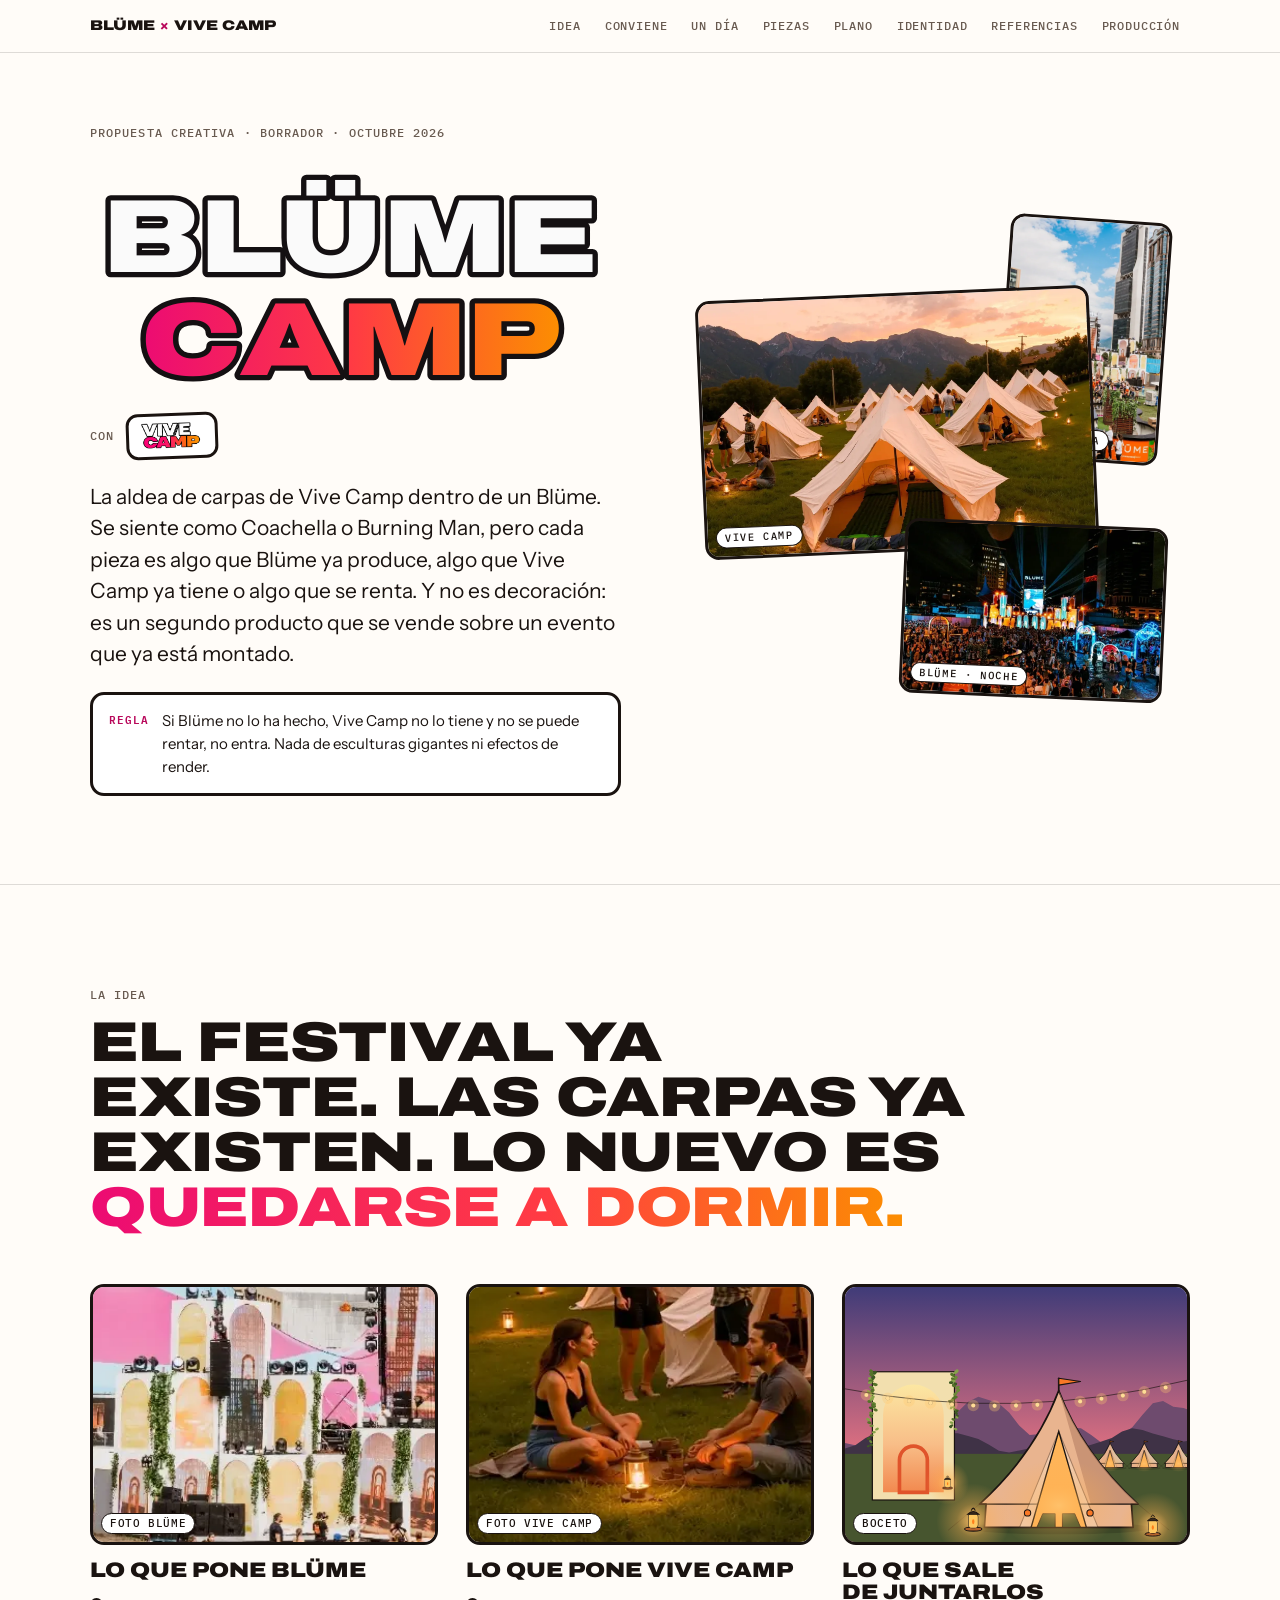
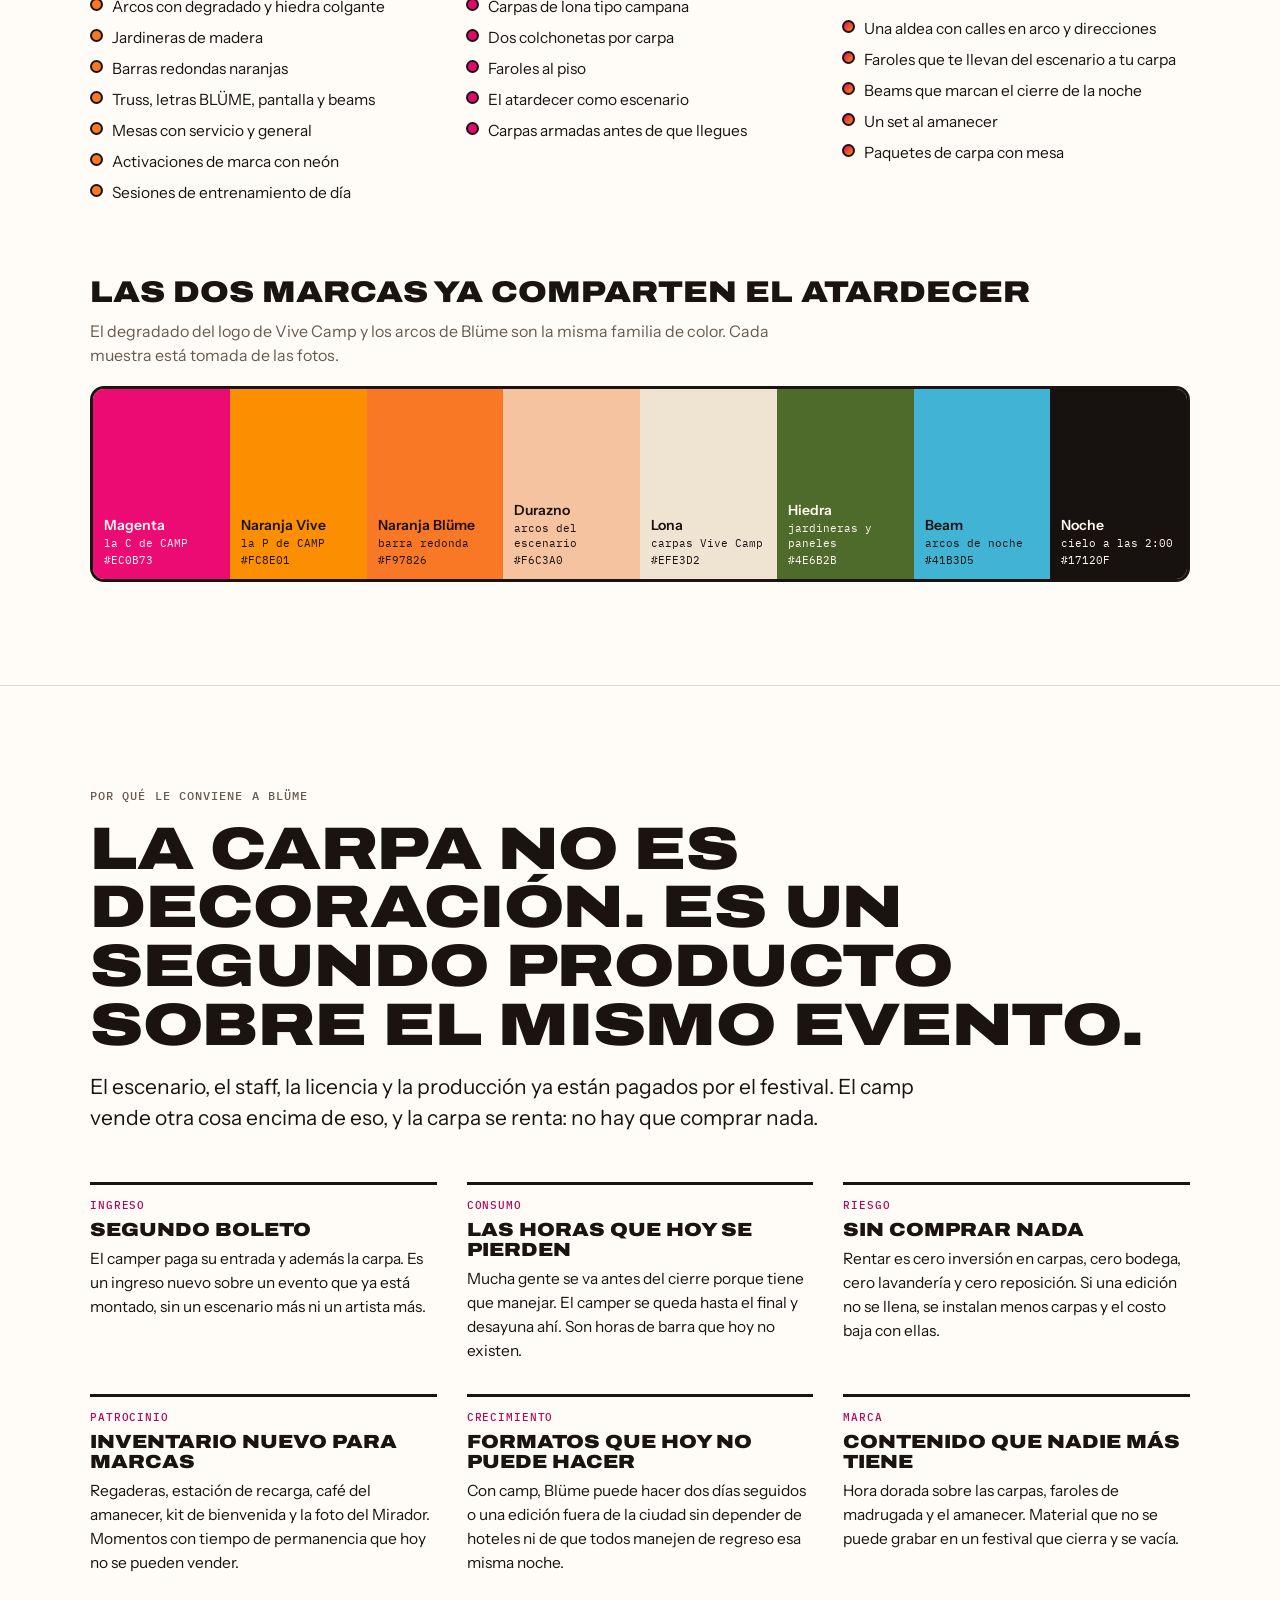
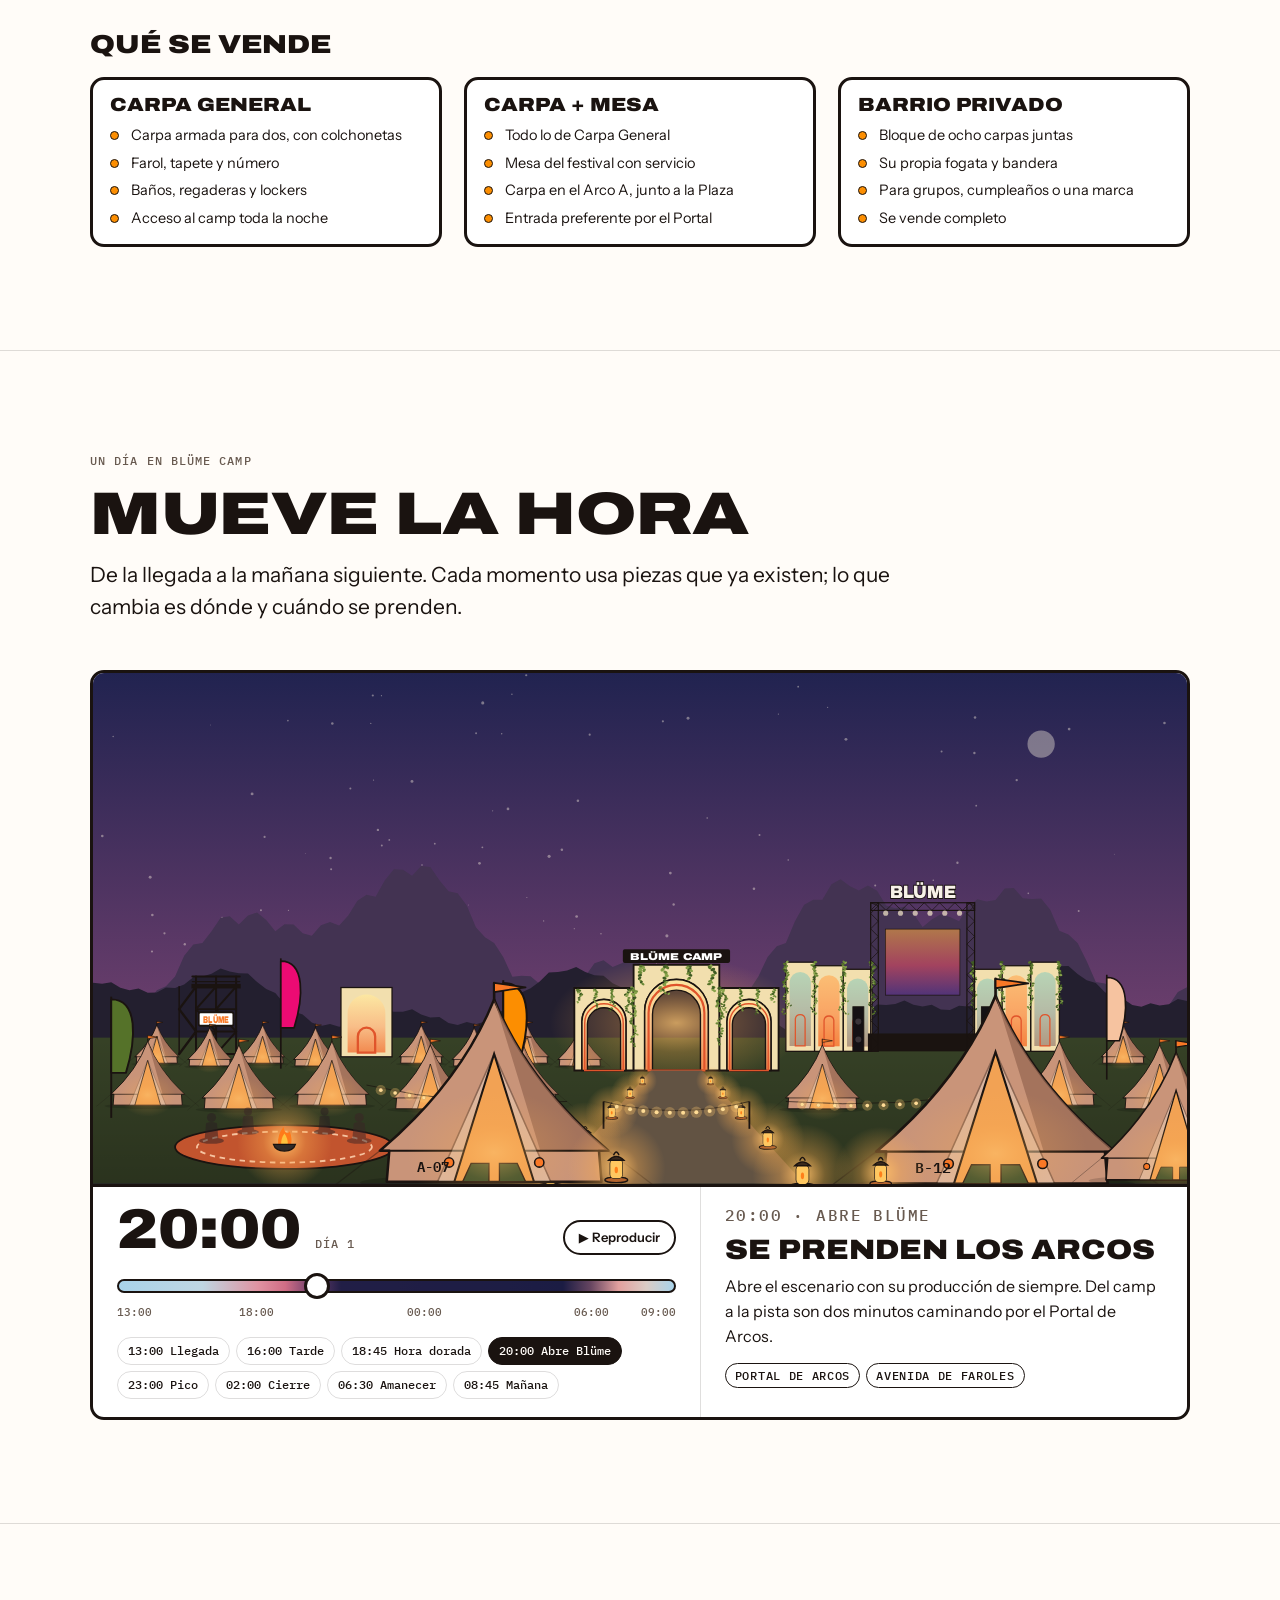
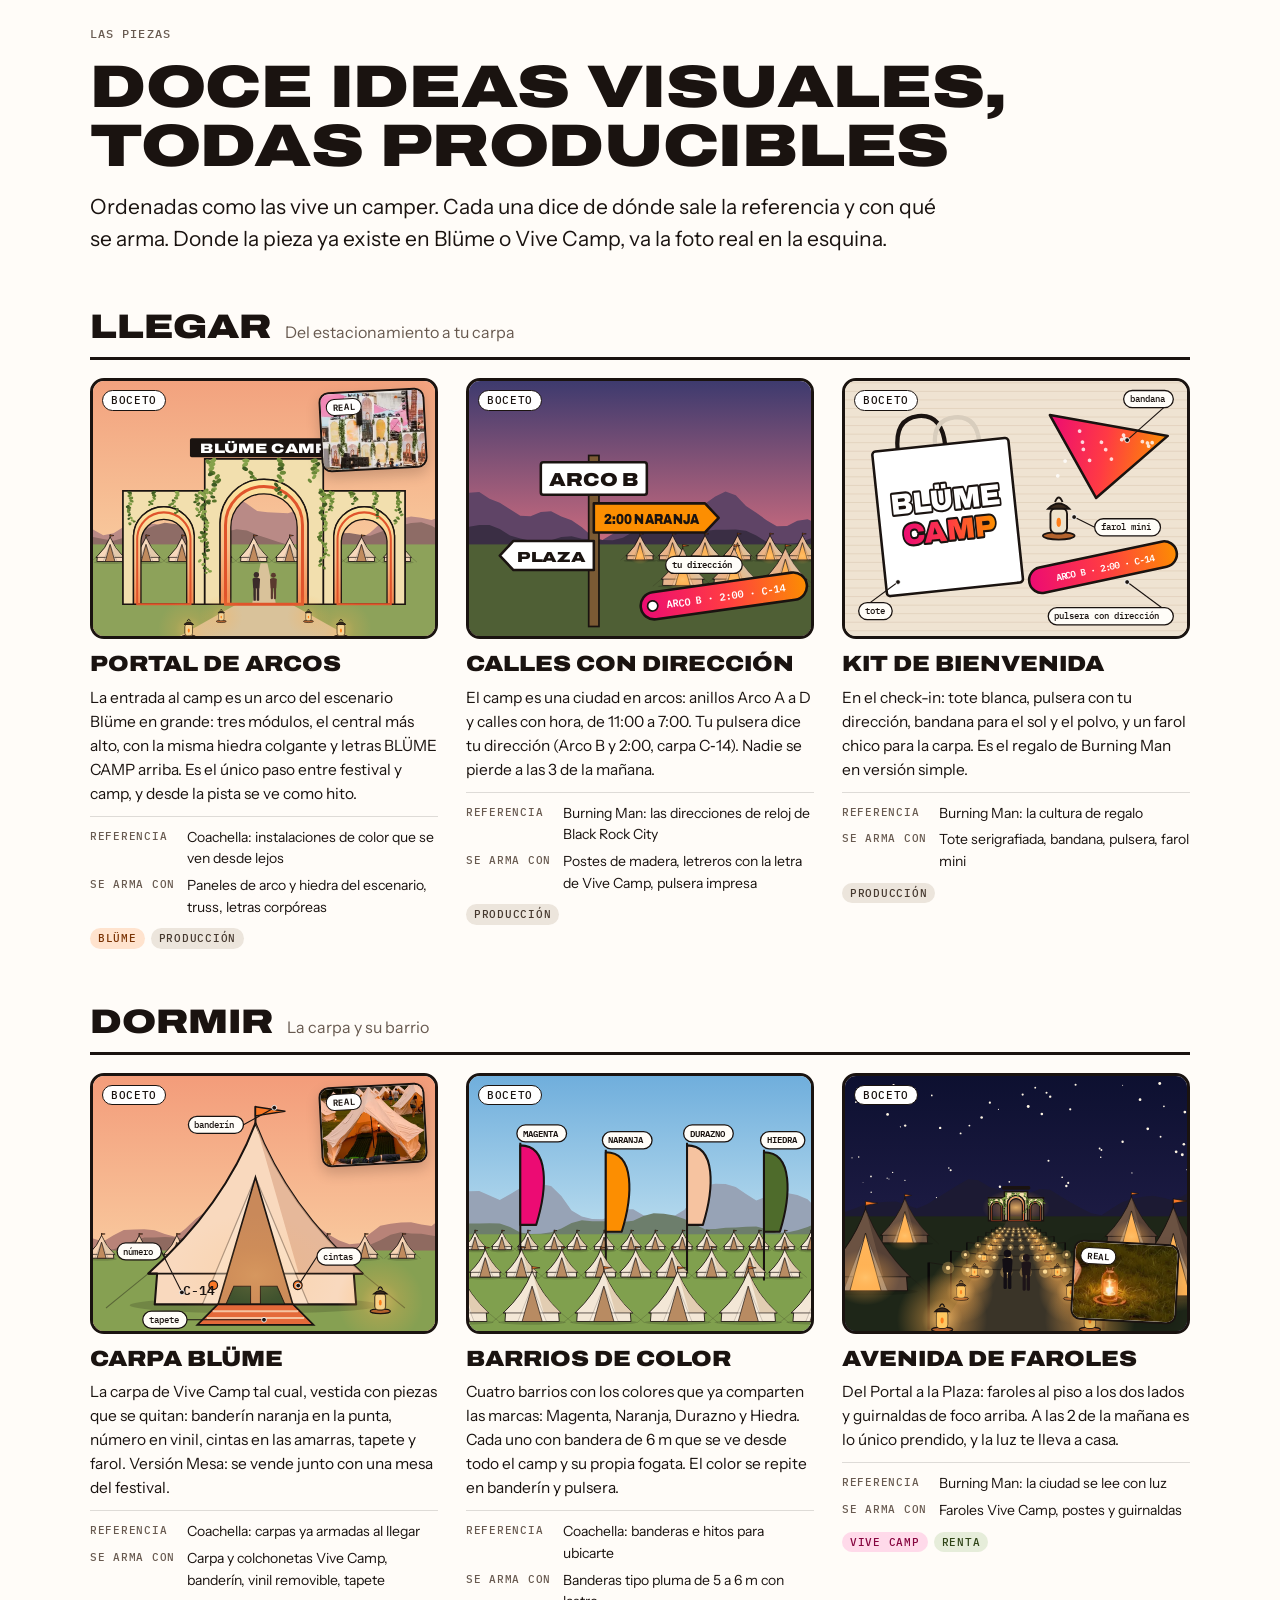
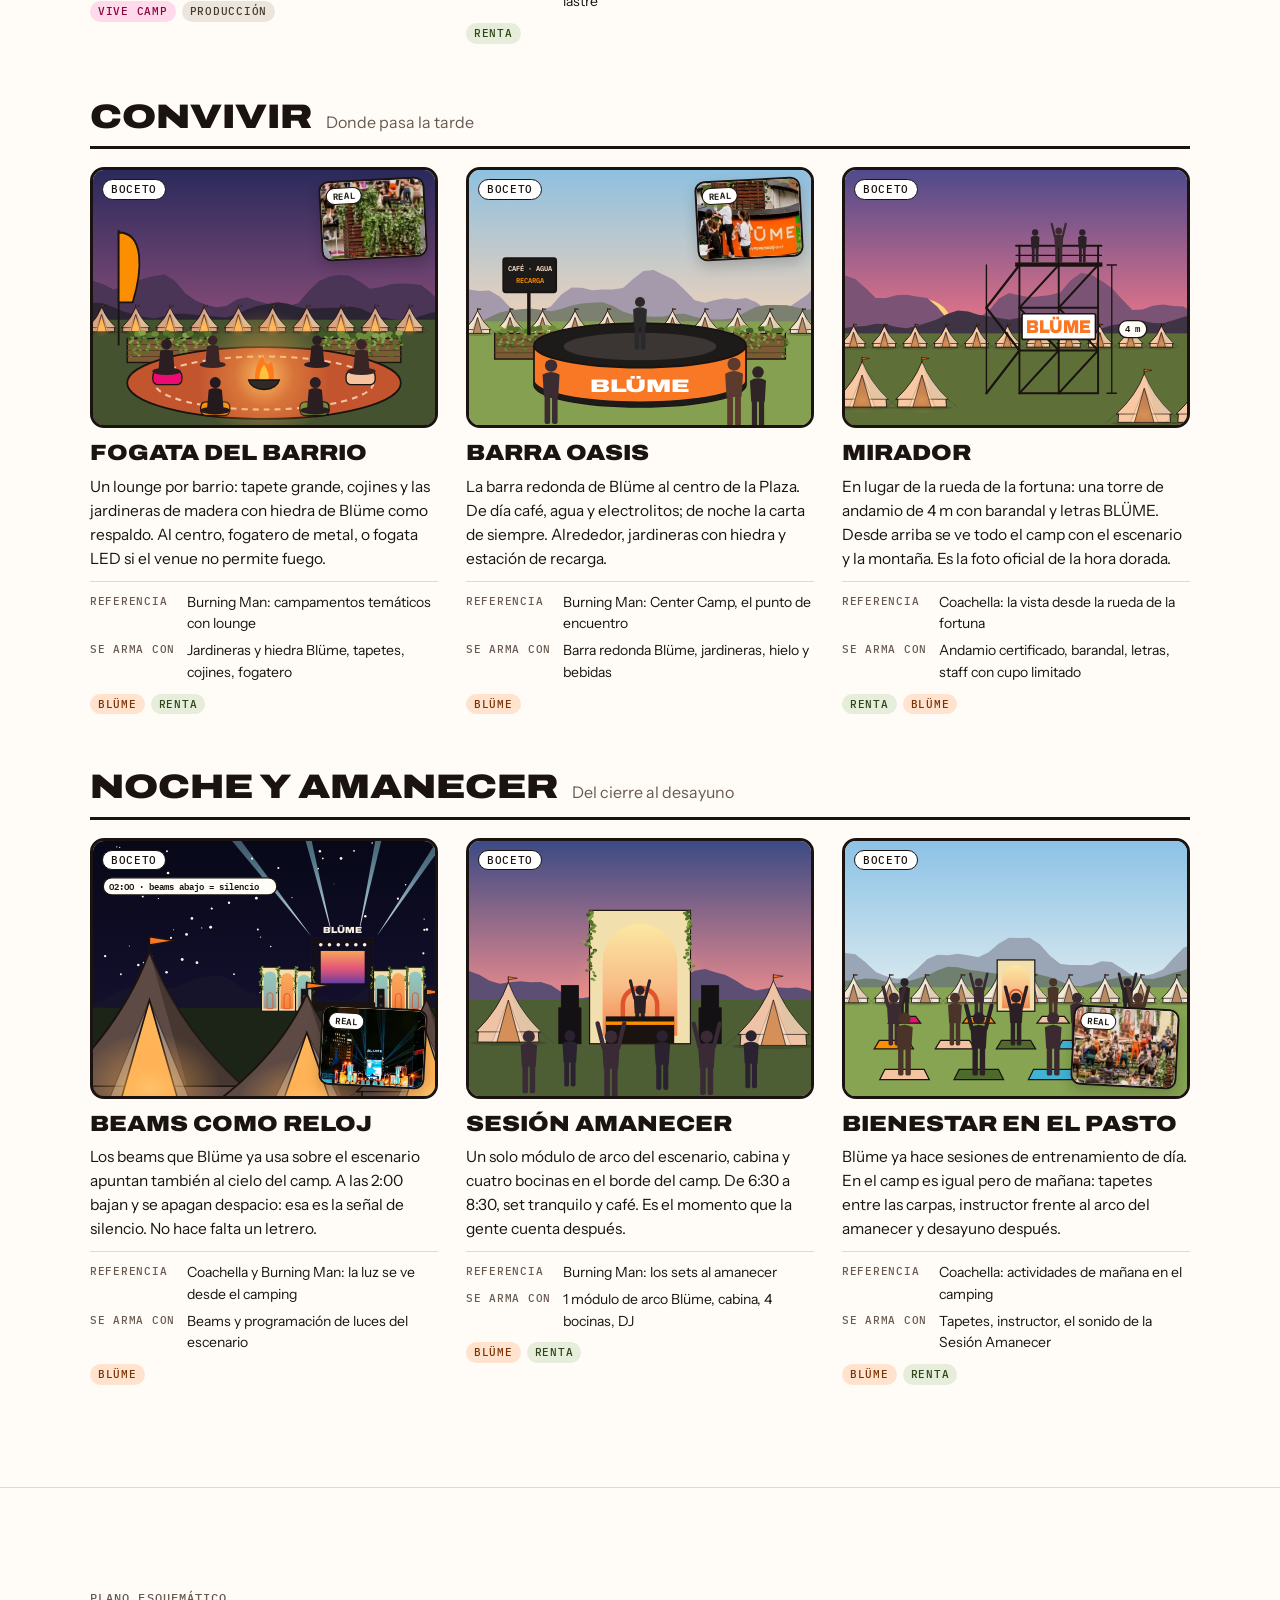
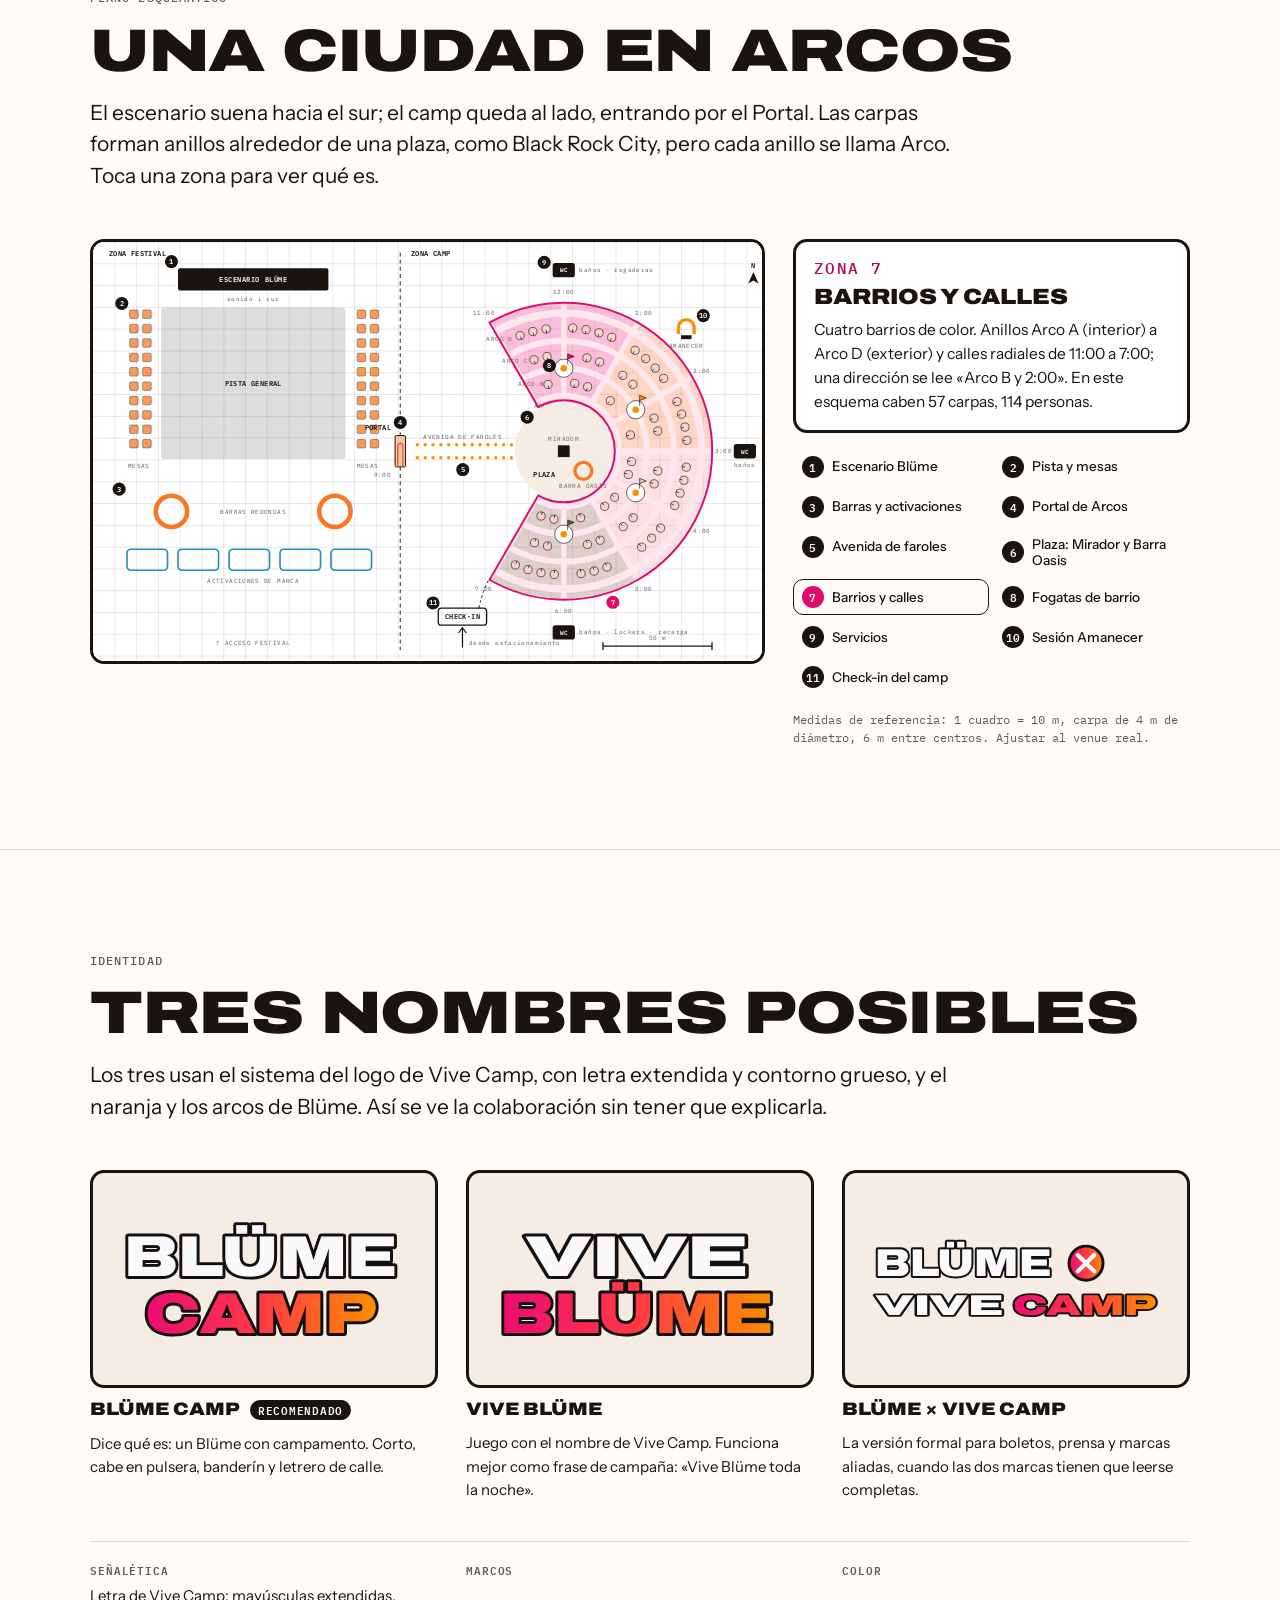
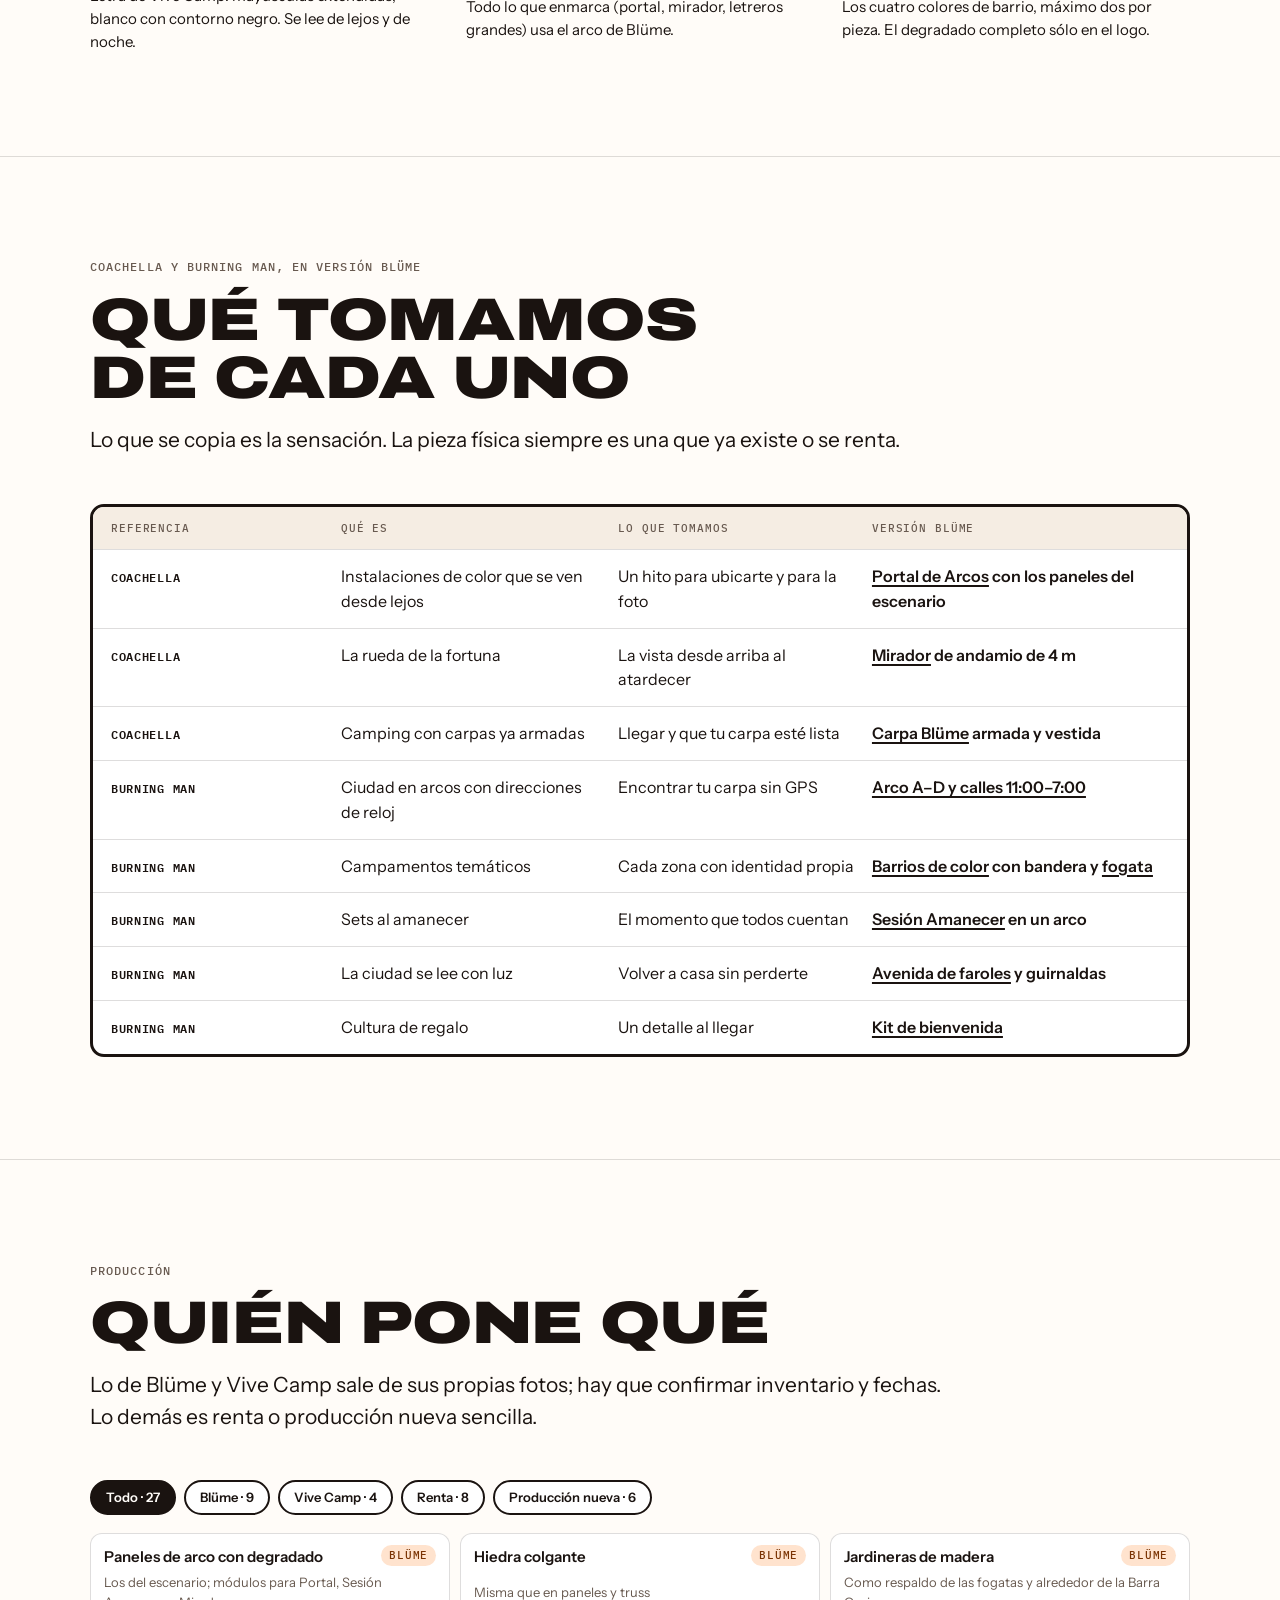
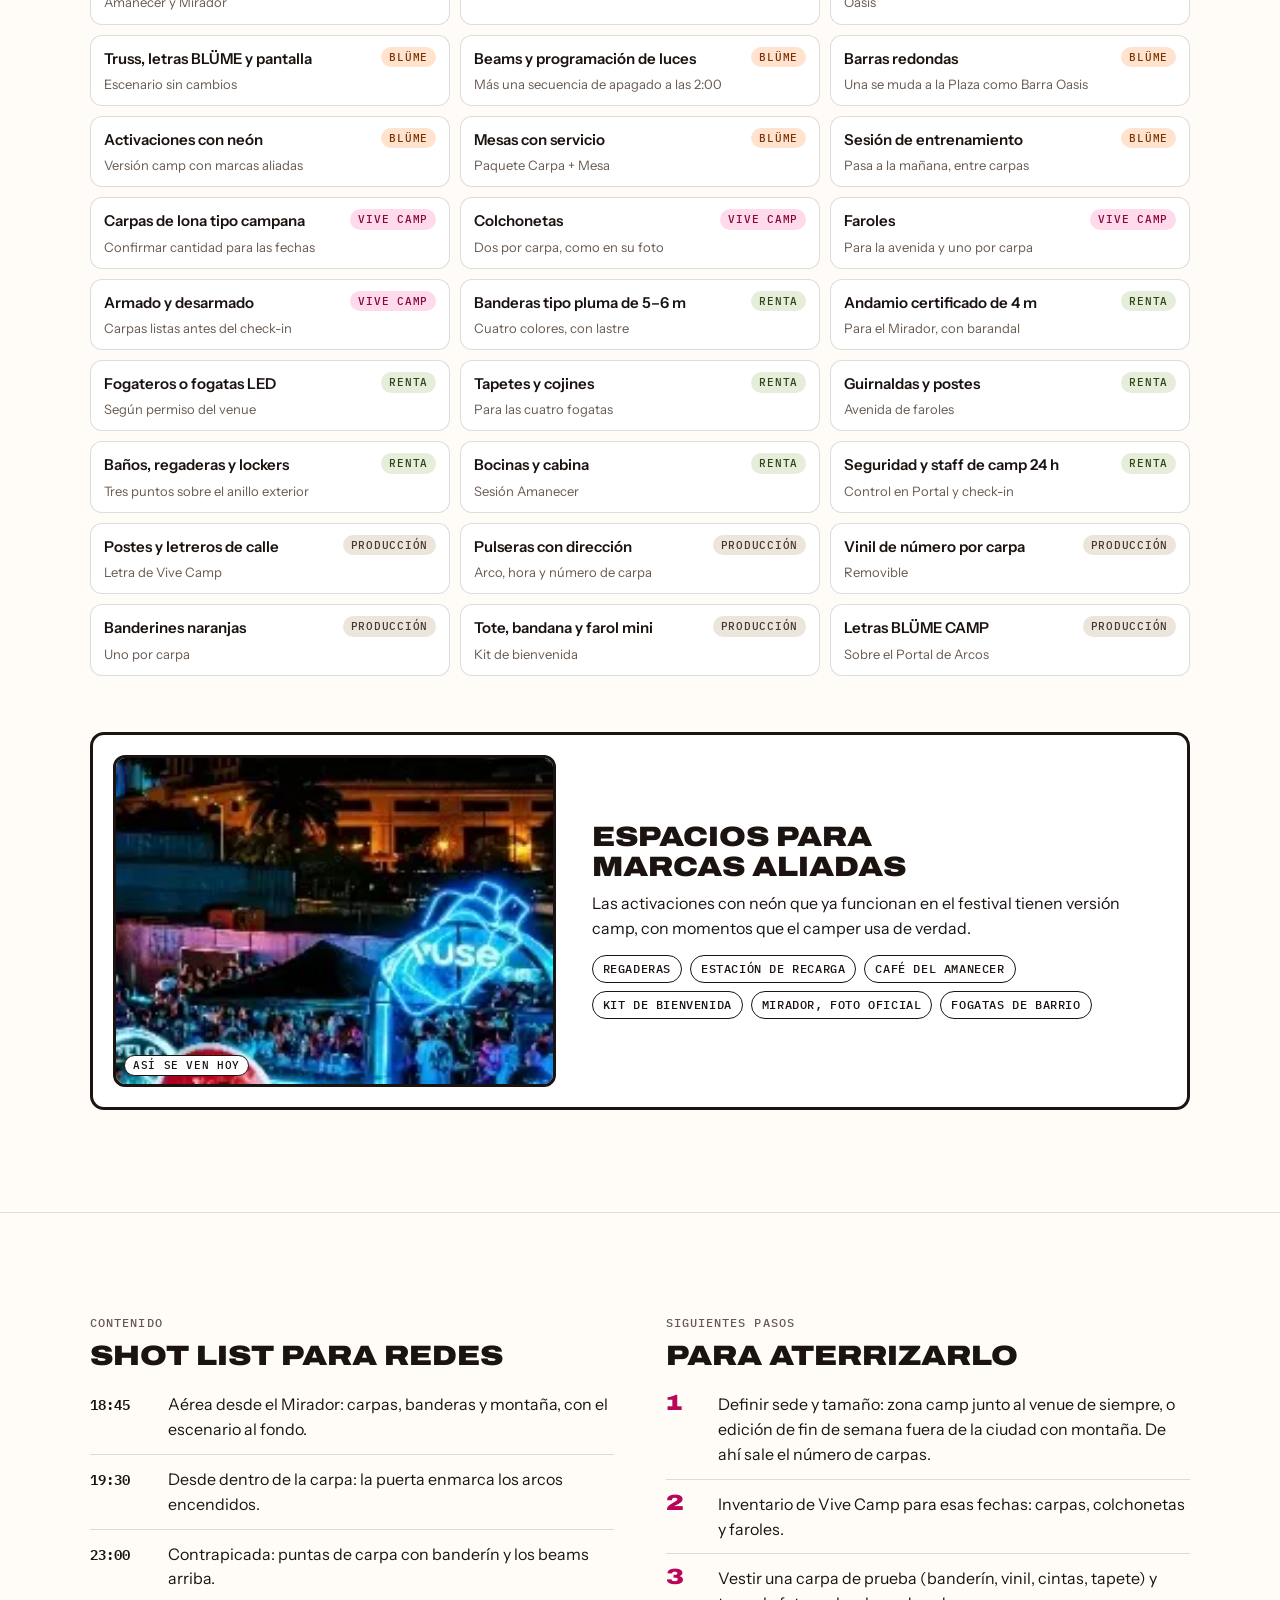
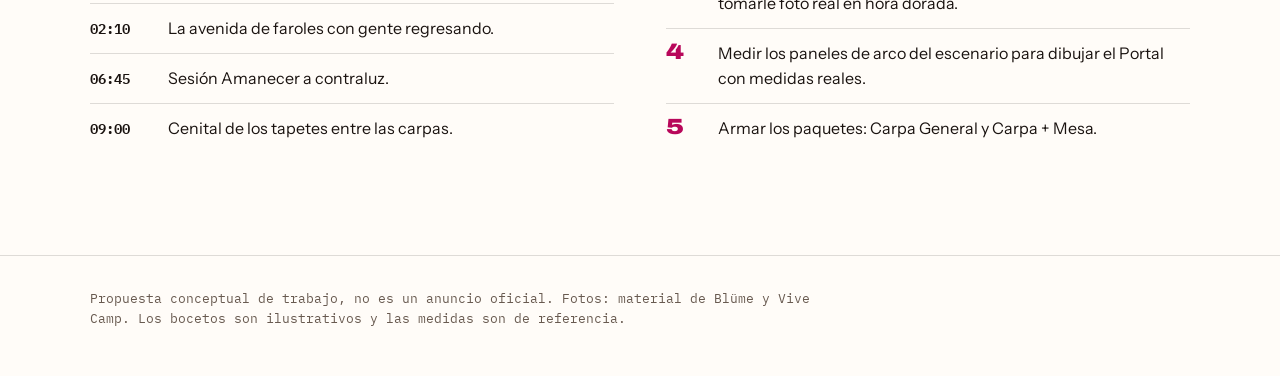
==== commit 137c2720: "Trim the concept page to what speaks to Blüme Drops four blocks that address the wrong audience or i" ====
--- a/blume-x-vivecamp/index.html
+++ b/blume-x-vivecamp/index.html
@@ -248,10 +248,6 @@
 .ref-row .src{font:600 11.5px/1.3 var(--f-mono);text-transform:uppercase;letter-spacing:.06em}
 .ref-row .blu{font-weight:600}
 .ref-row .blu a{text-decoration-thickness:1.5px;text-underline-offset:3px}
-.no-list{display:grid;grid-template-columns:repeat(3,minmax(0,1fr));gap:12px;margin:clamp(28px,4vw,40px) 0 0;padding:0;list-style:none}
-.no-list li{border:2px dashed var(--muted);border-radius:var(--r);padding:12px 14px;display:grid;gap:4px}
-.no-list b{font-weight:600;text-decoration:line-through;text-decoration-thickness:2px;text-decoration-color:var(--magenta)}
-.no-list span{font-size:14px;color:var(--muted)}
 .subh{font:900 clamp(20px,2.4vw,26px)/1.05 var(--f-display);font-stretch:118%;text-transform:uppercase;margin-top:clamp(36px,5vw,56px)}
 
 /* Producción */
@@ -290,7 +286,6 @@
   .scene-ctl{border-right:0;border-bottom:1px solid var(--hair)}
   .plan-layout{grid-template-columns:minmax(0,1fr)}
   .prod{grid-template-columns:repeat(2,minmax(0,1fr))}
-  .no-list{grid-template-columns:repeat(2,minmax(0,1fr))}
 }
 @media (max-width:900px){
   .hero{grid-template-columns:minmax(0,1fr)}
@@ -311,7 +306,7 @@
   .pieza,.trio .col,.lk{grid-template-columns:minmax(0,1fr)}
   .trio .col .frame,.lk .lk-vis{grid-row:auto}
   .scene{aspect-ratio:16/10}
-  .prod,.no-list,.zone-list{grid-template-columns:minmax(0,1fr)}
+  .prod,.zone-list{grid-template-columns:minmax(0,1fr)}
   .ref-row{grid-template-columns:minmax(0,1fr);gap:6px}
   .brandmark{font-size:12px}
   .ticks .t6{display:none}
@@ -321,103 +316,20 @@
   .beam{animation:none}
 }
 
-/* ---- Caso de negocio ---- */
+/* ---- Por qué conviene ---- */
 .razones{display:grid;grid-template-columns:repeat(3,minmax(0,1fr));gap:clamp(18px,2.6vw,30px);list-style:none;margin:clamp(28px,4vw,40px) 0 0;padding:0}
 .razon{display:grid;gap:7px;align-content:start;border-top:var(--sw) solid var(--line);padding-top:13px;min-width:0}
 .razon .q{font:500 11px/1.4 var(--f-mono);text-transform:uppercase;letter-spacing:.08em;color:var(--magenta-text)}
 .razon b{font:900 19px/1.06 var(--f-display);font-stretch:115%;text-transform:uppercase}
 .razon p{font-size:15.5px}
-
-.calc-wrap{--ck-in1:#F09A1E;--ck-in2:#A85400;--ck-out1:#A2958A;--ck-out2:#584D44;--ck-line:#D10060;display:grid;grid-template-columns:minmax(0,310px) minmax(0,1fr);gap:clamp(16px,2.2vw,26px);align-items:start}
-@media (prefers-color-scheme: dark){:root:not([data-theme="light"]) .calc-wrap{--ck-in1:#F5A93F;--ck-in2:#B46310;--ck-out1:#B9ADA1;--ck-out2:#6B6056;--ck-line:#F0478C}}
-:root[data-theme="dark"] .calc-wrap{--ck-in1:#F5A93F;--ck-in2:#B46310;--ck-out1:#B9ADA1;--ck-out2:#6B6056;--ck-line:#F0478C}
-.inputs{border:var(--sw) solid var(--line);border-radius:var(--r);background:var(--raised);padding:15px 17px;display:grid;gap:13px;min-width:0}
-.inputs h3{font:900 15px/1.1 var(--f-display);font-stretch:115%;text-transform:uppercase}
-.inputs h3+.fld{margin-top:-4px}
-.inputs hr{border:0;border-top:1px solid var(--hair);margin:3px 0 0}
-.fld{display:grid;gap:4px;min-width:0}
-.fld label{font:500 10.5px/1.35 var(--f-mono);text-transform:uppercase;letter-spacing:.06em;color:var(--muted)}
-.fld .row{display:flex;align-items:center;gap:10px}
-.srange{-webkit-appearance:none;appearance:none;flex:1;min-width:0;height:22px;background:transparent;margin:0;cursor:pointer}
-.srange::-webkit-slider-runnable-track{height:5px;border-radius:999px;background:var(--hair)}
-.srange::-moz-range-track{height:5px;border-radius:999px;background:var(--hair)}
-.srange::-webkit-slider-thumb{-webkit-appearance:none;appearance:none;width:17px;height:17px;border-radius:50%;background:var(--raised);border:2.5px solid var(--ink);margin-top:-6px}
-.srange::-moz-range-thumb{width:14px;height:14px;border-radius:50%;background:var(--raised);border:2.5px solid var(--ink)}
-.fld .out{font:600 13.5px/1 var(--f-body);font-variant-numeric:tabular-nums;min-width:84px;text-align:right;white-space:nowrap}
-.calc-out{display:grid;gap:12px;min-width:0}
-.kpis{display:grid;grid-template-columns:repeat(4,minmax(0,1fr));gap:10px}
-.kpi{border:1.5px solid var(--hair);border-radius:12px;padding:11px 13px;background:var(--raised);display:grid;gap:3px;align-content:start;min-width:0}
-.kpi .lab{font:500 10.5px/1.35 var(--f-mono);text-transform:uppercase;letter-spacing:.06em;color:var(--muted)}
-.kpi .val{font:600 clamp(18px,1.9vw,22px)/1.1 var(--f-body)}
-.kpi .sub{font-size:12.5px;color:var(--muted);line-height:1.4}
-.kpi.big{grid-column:span 2;border:var(--sw) solid var(--line)}
-.kpi.big .val{font:700 clamp(32px,4.2vw,50px)/1 var(--f-body);white-space:nowrap}
-.kpi.neg .val{color:var(--magenta-text)}
-.charts{display:grid;grid-template-columns:minmax(0,1fr);gap:10px}
-.chart{position:relative;border:1.5px solid var(--hair);border-radius:12px;background:var(--raised);padding:13px 14px 11px;min-width:0}
-.chart h4{font:600 14px/1.3 var(--f-body)}
-.chart .cap{font-size:12.5px;color:var(--muted);margin-top:1px}
-.chart svg{display:block;width:100%;height:auto;margin-top:6px}
-.chart svg text{font-family:var(--f-body)}
-.chart svg .tk{font-family:var(--f-mono);font-variant-numeric:tabular-nums}
-.chart svg:focus-visible{outline:3px solid var(--magenta);outline-offset:2px;border-radius:6px}
-.legend{display:flex;flex-wrap:wrap;gap:6px 14px;margin-top:9px;font-size:12.5px;color:var(--muted)}
-.legend span{display:inline-flex;align-items:center;gap:6px}
-.legend i{width:11px;height:11px;border-radius:3px;flex:none}
-.tip{position:absolute;pointer-events:none;z-index:6;background:var(--raised);border:1.5px solid var(--line);border-radius:9px;padding:7px 10px;box-shadow:0 6px 18px rgba(0,0,0,.16);opacity:0;transition:opacity .12s;max-width:200px}
-.tip.on{opacity:1}
-.tip .tv{font:700 15px/1.2 var(--f-body);font-variant-numeric:tabular-nums}
-.tip .tk{font:400 11.5px/1.35 var(--f-body);color:var(--muted)}
-.tbl-bar{display:flex;align-items:center;gap:12px;flex-wrap:wrap}
-.tbl-bar .note{font:400 12px/1.5 var(--f-mono);color:var(--muted)}
-.dtable{width:100%;border-collapse:collapse;font-size:14px;border:1.5px solid var(--hair);border-radius:12px;overflow:hidden}
-.dtable caption{text-align:left;font:500 11px/1.4 var(--f-mono);text-transform:uppercase;letter-spacing:.07em;color:var(--muted);padding:0 0 7px}
-.dtable th,.dtable td{padding:7px 11px;border-top:1px solid var(--hair);text-align:right;font-variant-numeric:tabular-nums}
-.dtable th:first-child,.dtable td:first-child{text-align:left;font-variant-numeric:normal}
-.dtable thead th{border-top:0;background:var(--surface);font:500 11px/1.4 var(--f-mono);text-transform:uppercase;letter-spacing:.06em;color:var(--muted)}
-.dtable tbody tr.tot td{font-weight:600;border-top:2px solid var(--line)}
-
-.cmp{border:var(--sw) solid var(--line);border-radius:var(--r);overflow:hidden;background:var(--raised);margin-top:clamp(28px,4vw,40px)}
-.cmp-row{display:grid;grid-template-columns:minmax(0,.95fr) minmax(0,1.15fr) minmax(0,1.05fr) minmax(0,.95fr);gap:14px;padding:12px 18px;border-top:1px solid var(--hair);align-items:baseline}
-.cmp-row:first-child{border-top:0}
-.cmp-row.head{background:var(--surface);font:500 11px/1.35 var(--f-mono);text-transform:uppercase;letter-spacing:.07em;color:var(--muted)}
-.cmp-row.head b{color:var(--ink);font:600 11px/1.35 var(--f-mono);letter-spacing:.07em}
-.cmp-row .k{font:600 13px/1.4 var(--f-mono);text-transform:uppercase;letter-spacing:.05em;color:var(--muted)}
-.cmp-row .win{font-weight:600}
-.cmp-row span{font-size:14.5px}
-
-.qa{display:grid;grid-template-columns:repeat(2,minmax(0,1fr));gap:clamp(14px,2vw,22px);list-style:none;margin:clamp(28px,4vw,40px) 0 0;padding:0}
-.qa li{display:grid;gap:5px;border:1.5px solid var(--hair);border-radius:12px;padding:13px 15px;background:var(--raised);min-width:0}
-.qa b{font-size:15.5px;font-weight:600}
-.qa p{font-size:15px;color:var(--muted)}
-.gana{display:grid;grid-template-columns:repeat(4,minmax(0,1fr));gap:clamp(14px,2vw,22px);list-style:none;margin:18px 0 0;padding:0}
-.gana li{display:grid;gap:4px;border-top:2px solid var(--hair);padding-top:11px;font-size:14.5px;min-width:0}
-.gana b{font:600 11px/1.4 var(--f-mono);text-transform:uppercase;letter-spacing:.07em;color:var(--magenta-text)}
-.paks{display:grid;grid-template-columns:repeat(3,minmax(0,1fr));gap:clamp(14px,2vw,22px);margin-top:clamp(24px,3vw,32px)}
-.pak{border:var(--sw) solid var(--line);border-radius:var(--r);padding:15px 17px;background:var(--raised);display:grid;gap:8px;align-content:start;min-width:0}
+.paks{display:grid;grid-template-columns:repeat(3,minmax(0,1fr));gap:clamp(14px,2vw,22px);margin-top:18px}
+.pak{border:var(--sw) solid var(--line);border-radius:var(--r);padding:15px 17px;background:var(--raised);display:grid;gap:10px;align-content:start;min-width:0}
 .pak h4{font:900 19px/1.05 var(--f-display);font-stretch:115%;text-transform:uppercase}
-.pak .pr{font:700 clamp(22px,2.4vw,28px)/1 var(--f-body)}
-.pak .pr small{font:400 12.5px/1 var(--f-body);color:var(--muted)}
 .pak ul{margin:0;padding:0;list-style:none;display:grid;gap:5px;font-size:14.5px}
 .pak li{display:grid;grid-template-columns:13px 1fr;gap:8px;align-items:baseline}
 .pak li::before{content:"";width:7px;height:7px;border-radius:50%;background:var(--orange);border:1.5px solid var(--line)}
-
-@media (max-width:980px){
-  .calc-wrap{grid-template-columns:minmax(0,1fr)}
-  .calc-wrap>.inputs{order:2}
-  .calc-wrap>.calc-out{order:1}
-  .kpis{grid-template-columns:repeat(2,minmax(0,1fr))}
-  .razones,.paks,.gana{grid-template-columns:repeat(2,minmax(0,1fr))}
-  .cmp-row{grid-template-columns:minmax(0,1fr) minmax(0,1fr)}
-  .cmp-row.head{display:none}
-  .cmp-row .k{grid-column:1/-1}
-}
-@media (max-width:620px){
-  .kpis,.razones,.paks,.gana,.qa{grid-template-columns:minmax(0,1fr)}
-  .kpi.big{grid-column:span 1}
-  .cmp-row{grid-template-columns:minmax(0,1fr);gap:5px}
-}
-
+@media (max-width:980px){.razones,.paks{grid-template-columns:repeat(2,minmax(0,1fr))}}
+@media (max-width:620px){.razones,.paks{grid-template-columns:minmax(0,1fr)}}
 </style>
 </head>
 <body>
@@ -426,7 +338,7 @@
   <div class="wrap topbar-in">
     <div class="brandmark">Blüme <span>×</span> Vive Camp</div>
     <nav class="topnav" aria-label="Secciones">
-      <a href="#idea">Idea</a><a href="#caso">Conviene</a><a href="#numeros">Números</a><a href="#riesgo">Riesgo</a><a href="#dia">Un día</a><a href="#piezas">Piezas</a><a href="#plano">Plano</a><a href="#identidad">Identidad</a><a href="#referencias">Referencias</a><a href="#produccion">Producción</a>
+      <a href="#idea">Idea</a><a href="#caso">Conviene</a><a href="#dia">Un día</a><a href="#piezas">Piezas</a><a href="#plano">Plano</a><a href="#identidad">Identidad</a><a href="#referencias">Referencias</a><a href="#produccion">Producción</a>
     </nav>
   </div>
 </div>
@@ -507,120 +419,13 @@
       <li class="razon"><span class="q">Crecimiento</span><b>Formatos que hoy no puede hacer</b><p>Con camp, Blüme puede hacer dos días seguidos o una edición fuera de la ciudad sin depender de hoteles ni de que todos manejen de regreso esa misma noche.</p></li>
       <li class="razon"><span class="q">Marca</span><b>Contenido que nadie más tiene</b><p>Hora dorada sobre las carpas, faroles de madrugada y el amanecer. Material que no se puede grabar en un festival que cierra y se vacía.</p></li>
     </ul>
-  </div>
-</section>
-
-<section id="numeros">
-  <div class="wrap">
-    <div class="sec-head">
-      <p class="eyebrow">Los números</p>
-      <h2 class="display">Cuánto deja el camp</h2>
-      <p class="lede">Los supuestos de abajo son un punto de partida, no datos de Blüme. Mueve cada uno con los números reales y el modelo se recalcula. La idea es ver qué tanto margen hay y a partir de cuántas carpas vendidas deja de costar.</p>
-    </div>
-    <div class="calc-wrap">
-      <form class="inputs" id="inputs" autocomplete="off">
-        <h3>Lo que entra</h3>
-        <div class="fld"><label for="i-carpas">Carpas instaladas</label><div class="row"><input class="srange" type="range" id="i-carpas" min="40" max="400" step="10" value="150"><span class="out" id="o-carpas"></span></div></div>
-        <div class="fld"><label for="i-vendidas">Carpas vendidas</label><div class="row"><input class="srange" type="range" id="i-vendidas" min="0" max="400" step="5" value="150"><span class="out" id="o-vendidas"></span></div></div>
-        <div class="fld"><label for="i-precio">Precio del paquete por carpa, 2 personas</label><div class="row"><input class="srange" type="range" id="i-precio" min="1200" max="6000" step="100" value="2800"><span class="out" id="o-precio"></span></div></div>
-        <div class="fld"><label for="i-consumo">Consumo extra en barra por persona</label><div class="row"><input class="srange" type="range" id="i-consumo" min="0" max="1200" step="50" value="350"><span class="out" id="o-consumo"></span></div></div>
-        <div class="fld"><label for="i-margen">Margen de barra</label><div class="row"><input class="srange" type="range" id="i-margen" min="40" max="80" step="5" value="65"><span class="out" id="o-margen"></span></div></div>
-        <div class="fld"><label for="i-patro">Patrocinio del camp</label><div class="row"><input class="srange" type="range" id="i-patro" min="0" max="800000" step="25000" value="250000"><span class="out" id="o-patro"></span></div></div>
-        <hr>
-        <h3>Lo que sale</h3>
-        <div class="fld"><label for="i-renta">Renta por carpa, con armado</label><div class="row"><input class="srange" type="range" id="i-renta" min="400" max="2000" step="50" value="900"><span class="out" id="o-renta"></span></div></div>
-        <div class="fld"><label for="i-opex">Operación por carpa: baños, seguridad, limpieza</label><div class="row"><input class="srange" type="range" id="i-opex" min="150" max="1200" step="50" value="450"><span class="out" id="o-opex"></span></div></div>
-        <div class="fld"><label for="i-fijos">Montaje del camp, una vez</label><div class="row"><input class="srange" type="range" id="i-fijos" min="0" max="600000" step="20000" value="180000"><span class="out" id="o-fijos"></span></div></div>
-      </form>
-      <div class="calc-out">
-        <div class="kpis">
-          <div class="kpi big" id="k-util"><span class="lab">Utilidad del camp</span><span class="val">—</span><span class="sub"></span></div>
-          <div class="kpi" id="k-deja"><span class="lab">Deja cada carpa vendida</span><span class="val">—</span><span class="sub">Después de renta y operación</span></div>
-          <div class="kpi" id="k-be"><span class="lab">Punto de equilibrio</span><span class="val">—</span><span class="sub"></span></div>
-        </div>
-        <div class="charts">
-          <figure class="chart" id="ch-a">
-            <h4>Por cada carpa vendida</h4>
-            <p class="cap">Lo que entra contra lo que sale, por carpa y por edición.</p>
-            <svg viewBox="0 0 560 150" role="img" aria-labelledby="cha-t"><title id="cha-t">Barras apiladas: entra el paquete de carpa más el consumo extra en barra; sale la renta de la carpa más la operación del camp.</title></svg>
-            <div class="legend">
-              <span><i style="background:var(--ck-in1)"></i>Paquete de carpa</span>
-              <span><i style="background:var(--ck-in2)"></i>Barra extra, 2 personas</span>
-              <span><i style="background:var(--ck-out1)"></i>Renta de la carpa</span>
-              <span><i style="background:var(--ck-out2)"></i>Operación del camp</span>
-            </div>
-            <div class="tip" role="status"></div>
-          </figure>
-          <figure class="chart" id="ch-b">
-            <h4>Utilidad según carpas vendidas</h4>
-            <p class="cap">Cada carpa suma lo mismo; abajo de la línea de equilibrio el camp cuesta.</p>
-            <svg viewBox="0 0 560 230" role="img" tabindex="0" aria-labelledby="chb-t"><title id="chb-t">Línea de utilidad del camp según cuántas carpas se venden, con la línea de equilibrio en cero.</title></svg>
-            <div class="tip" role="status"></div>
-          </figure>
-        </div>
-        <div class="tbl-bar">
-          <button class="btn" type="button" id="t-toggle" aria-expanded="false" aria-controls="t-data">Ver la tabla</button>
-          <span class="note">Pesos mexicanos, por edición. Supuestos editables.</span>
-        </div>
-        <div id="t-data" hidden>
-          <table class="dtable" id="tbl-carpa"><caption>Por carpa vendida</caption><thead><tr><th scope="col">Concepto</th><th scope="col">Monto</th></tr></thead><tbody></tbody></table>
-          <table class="dtable" id="tbl-ocup" style="margin-top:12px"><caption>Utilidad del camp según cuántas carpas se vendan</caption><thead><tr><th scope="col">Carpas vendidas</th><th scope="col">Ocupación</th><th scope="col">Utilidad</th></tr></thead><tbody></tbody></table>
-        </div>
-      </div>
-    </div>
 
     <h3 class="subh">Qué se vende</h3>
     <div class="paks">
-      <div class="pak"><h4>Carpa General</h4><p class="pr" id="pk1">—</p><ul><li>Carpa armada para 2, con colchonetas</li><li>Farol, tapete y número</li><li>Acceso al camp las dos noches del formato de dos días</li><li>Baños y regaderas</li></ul></div>
-      <div class="pak"><h4>Carpa + Mesa</h4><p class="pr" id="pk2">—</p><ul><li>Todo lo de Carpa General</li><li>Mesa del festival con servicio</li><li>Carpa en el Arco A, junto a la Plaza</li><li>Entrada preferente por el Portal</li></ul></div>
-      <div class="pak"><h4>Barrio privado</h4><p class="pr" id="pk3">—</p><ul><li>Bloque de 8 carpas juntas</li><li>Su propia fogata y bandera</li><li>Para grupos, cumpleaños o una marca</li><li>Se vende completo, sin importar cuántos lleguen</li></ul></div>
-    </div>
-  </div>
-</section>
-
-<section id="riesgo">
-  <div class="wrap">
-    <div class="sec-head">
-      <p class="eyebrow">Riesgo y decisión</p>
-      <h2 class="display">Rentar, comprar o no hacer camp</h2>
-      <p class="lede">Rentar es la única de las tres que permite probarlo este año y salirse sin cargar con nada si no funciona.</p>
-    </div>
-    <div class="cmp">
-      <div class="cmp-row head"><span></span><span><b>Rentar a Vive Camp</b></span><span>Comprar carpas</span><span>No hacer camp</span></div>
-      <div class="cmp-row"><span class="k">Inversión inicial</span><span class="win">Sólo el montaje del camp</span><span id="cmp-compra">—</span><span>Cero, y tampoco hay ingreso nuevo</span></div>
-      <div class="cmp-row"><span class="k">Si no se llena</span><span class="win">Se instalan menos carpas y el costo baja</span><span>Las carpas ya se pagaron, llenas o vacías</span><span>No aplica</span></div>
-      <div class="cmp-row"><span class="k">Bodega, lavado y reposición</span><span class="win">De Vive Camp</span><span>De Blüme, todo el año</span><span>No aplica</span></div>
-      <div class="cmp-row"><span class="k">Armado y desarmado</span><span class="win">Incluido, con su propio equipo</span><span>Equipo propio o contratado cada edición</span><span>No aplica</span></div>
-      <div class="cmp-row"><span class="k">Qué tan rápido se prueba</span><span class="win">Una edición</span><span>Una compra y una bodega antes de la primera</span><span>Nunca se sabe</span></div>
-      <div class="cmp-row"><span class="k">Si crece a dos días o a otra ciudad</span><span class="win">Se pide más inventario</span><span>Se compra más y se traslada</span><span>No se puede</span></div>
-    </div>
-
-    <h3 class="subh">Las preguntas que van a salir en la junta</h3>
-    <ul class="qa">
-      <li><b>¿Y si no se vende?</b><p>El camp se instala por bloques. El primero se arma con la preventa en la mano y el segundo se confirma una semana antes. No se renta una carpa que no se vendió.</p></li>
-      <li><b>¿Y si llueve?</b><p>La carpa de lona aguanta, pero el piso es el problema: tarima o tapete, terreno con drenaje y un punto techado de respaldo. Hay que negociar la cláusula de clima con Vive Camp desde el primer contrato.</p></li>
-      <li><b>¿Seguridad?</b><p>Un solo acceso, el Portal, con pulsera de camper. Staff de camp 24 horas rentado aparte, no el equipo del escenario. Lockers en los tres puntos de servicio.</p></li>
-      <li><b>¿Permisos?</b><p>Pernocta y servicios cambian el permiso del evento. Es lo primero que hay que preguntarle al venue, antes que cualquier otra cosa de esta propuesta.</p></li>
-      <li><b>¿No se ve improvisado?</b><p>La carpa de Vive Camp ya se ve bien en foto hoy. Lo que se agrega es vestido y luz: banderín, número, tapete y farol. Nada que dependa de una producción nueva.</p></li>
-      <li><b>¿Nos distrae del festival?</b><p>El camp es un proveedor y un paquete de boleto, no una segunda producción. Lo único que Blüme pone de su propio inventario son piezas que ya viajan al evento.</p></li>
-    </ul>
-
-    <h3 class="subh">Cómo probarlo sin apostar la edición</h3>
-    <ol class="steps">
-      <li><span>Edición piloto con un bloque chico de carpas en una esquina del venue, no un camp completo. Se vende como paquete limitado.</span></li>
-      <li><span>Se mide con la pulsera: qué tan rápido se vendió, cuánto consumió un camper contra alguien que no se quedó, y a qué hora se fue cada quien.</span></li>
-      <li><span>Se cuenta lo que salió mal: incidencias, quejas, carpas dañadas y horas extra de staff.</span></li>
-      <li><span>Con esos números se decide el tamaño del camp de la siguiente edición y si el formato de dos días tiene sentido.</span></li>
-      <li><span>Se negocia con Vive Camp precio por volumen y exclusividad para las fechas de Blüme, ya con demanda comprobada.</span></li>
-    </ol>
-
-    <h3 class="subh">Qué gana Vive Camp</h3>
-    <ul class="gana">
-      <li><b>Volumen</b><span>Fechas fijas y muchas carpas en un solo lugar, en vez de rentas sueltas.</span></li>
-      <li><b>Público</b><span>Su carpa frente a miles de personas que son exactamente su cliente.</span></li>
-      <li><b>Contenido</b><span>Su carpa fotografiada de noche y al amanecer, con producción de festival.</span></li>
-      <li><b>Cero costo de venta</b><span>Blüme vende el paquete; ellos entregan carpas armadas.</span></li>
-    </ul>
+      <div class="pak"><h4>Carpa General</h4><ul><li>Carpa armada para dos, con colchonetas</li><li>Farol, tapete y número</li><li>Baños, regaderas y lockers</li><li>Acceso al camp toda la noche</li></ul></div>
+      <div class="pak"><h4>Carpa + Mesa</h4><ul><li>Todo lo de Carpa General</li><li>Mesa del festival con servicio</li><li>Carpa en el Arco A, junto a la Plaza</li><li>Entrada preferente por el Portal</li></ul></div>
+      <div class="pak"><h4>Barrio privado</h4><ul><li>Bloque de ocho carpas juntas</li><li>Su propia fogata y bandera</li><li>Para grupos, cumpleaños o una marca</li><li>Se vende completo</li></ul></div>
+    </div>
   </div>
 </section>
 
@@ -837,7 +642,7 @@
   <div class="wrap">
     <div class="sec-head">
       <p class="eyebrow">Coachella y Burning Man, en versión Blüme</p>
-      <h2 class="display">Qué tomamos y qué no</h2>
+      <h2 class="display">Qué tomamos de cada uno</h2>
       <p class="lede">Lo que se copia es la sensación. La pieza física siempre es una que ya existe o se renta.</p>
     </div>
     <div class="refs">
@@ -851,16 +656,7 @@
       <div class="ref-row"><span class="src">Burning Man</span><span>La ciudad se lee con luz</span><span>Volver a casa sin perderte</span><span class="blu"><a href="#p-avenida">Avenida de faroles</a> y guirnaldas</span></div>
       <div class="ref-row"><span class="src">Burning Man</span><span>Cultura de regalo</span><span>Un detalle al llegar</span><span class="blu"><a href="#p-kit">Kit de bienvenida</a></span></div>
     </div>
-    <h3 class="subh">Lo que no entra</h3>
-    <ul class="no-list">
-      <li><b>Esculturas nuevas de gran formato</b><span>Caras, lentas de producir y no son el lenguaje de Blüme.</span></li>
-      <li><b>Rueda de la fortuna</b><span>El Mirador da la misma foto con una fracción del costo.</span></li>
-      <li><b>Art cars y vehículos decorados</b><span>Permisos y riesgo sin aportar a la marca.</span></li>
-      <li><b>Quemar estructuras o pirotecnia</b><span>Aquí no se quema nada. La fogata es de fogatero o LED.</span></li>
-      <li><b>Domos, espejos, inflables gigantes</b><span>No pertenecen a ninguna de las dos marcas.</span></li>
-      <li><b>Glamping de hotel</b><span>La carpa se queda como la de Vive Camp hoy, sin baño privado.</span></li>
-    </ul>
-  </div>
+      </div>
 </section>
 
 <section id="produccion">
@@ -1605,226 +1401,5 @@
 })();
 })();
 </script>
-<script>
-(function(){
-'use strict';
-var form=document.getElementById('inputs');
-if(!form)return;
-var KEYS=['carpas','vendidas','precio','consumo','margen','patro','renta','opex','fijos'];
-var IN={},OUT={};
-KEYS.forEach(function(k){IN[k]=document.getElementById('i-'+k);OUT[k]=document.getElementById('o-'+k);});
-var MX=new Intl.NumberFormat('es-MX',{maximumFractionDigits:0});
-function money(v){return (v<0?'−$':'$')+MX.format(Math.abs(Math.round(v)));}
-function moneyK(v){return Math.abs(v)>=1000?(v<0?'−$':'$')+MX.format(Math.round(Math.abs(v)/1000))+'k':money(v);}
-function cw(fig){var w=(fig.clientWidth||600)-28;return Math.max(276,Math.min(760,w));}
-function num(v){return MX.format(Math.round(v));}
-var FMT={carpas:num,vendidas:num,margen:function(v){return v+'%';}};
-function read(){var v={};KEYS.forEach(function(k){v[k]=parseFloat(IN[k].value);});return v;}
-
-function model(v){
-  var barra=2*v.consumo*(v.margen/100);
-  var entra=v.precio+barra;
-  var sale=v.renta+v.opex;
-  var deja=entra-sale;
-  var costos=v.carpas*sale+v.fijos;
-  var util=function(V){return V*entra+v.patro-costos;};
-  var be=entra>0?(costos-v.patro)/entra:Infinity;
-  var be0=entra>0?costos/entra:Infinity;
-  return {v:v,barra:barra,entra:entra,sale:sale,deja:deja,costos:costos,util:util,
-    utilidad:util(v.vendidas),ingresos:v.vendidas*entra+v.patro,be:be,be0:be0};
-}
-
-/* ---------- gráfica A: entra contra sale, por carpa ---------- */
-var svgA=document.querySelector('#ch-a svg'),figA=document.getElementById('ch-a'),tipA=document.querySelector('#ch-a .tip');
-function place(tip,fig,svg,vbW,vbH,x,y){
-  var r=svg.getBoundingClientRect(),fr=fig.getBoundingClientRect();
-  if(!r.width)return;
-  var px=(r.left-fr.left)+x*(r.width/vbW),py=(r.top-fr.top)+y*(r.height/vbH);
-  var w=tip.offsetWidth,h=tip.offsetHeight;
-  tip.style.left=Math.max(6,Math.min(fr.width-w-6,px-w/2))+'px';
-  tip.style.top=Math.max(6,py-h-12)+'px';
-}
-function tipFill(tip,val,key){
-  tip.innerHTML='';
-  var a=document.createElement('div');a.className='tv';a.textContent=val;
-  var b=document.createElement('div');b.className='tk';b.textContent=key;
-  tip.appendChild(a);tip.appendChild(b);tip.classList.add('on');
-}
-var vbA={w:560,h:150};
-function chartA(m){
-  var W=cw(figA),H=150,narrow=W<430,L=narrow?50:74,RGT=narrow?80:112,bh=24,gap=2,plot=W-L-RGT;
-  vbA={w:W,h:H};svgA.setAttribute('viewBox','0 0 '+W+' '+H);
-  var rows=[
-    {y:34,lab:'Entra',total:m.entra,segs:[
-      {k:'Paquete de carpa',v:m.v.precio,c:'var(--ck-in1)',ink:'#1A1310'},
-      {k:'Barra extra, 2 personas',v:m.barra,c:'var(--ck-in2)',ink:'#FFF8F0'}]},
-    {y:88,lab:'Sale',total:m.sale,segs:[
-      {k:'Renta de la carpa',v:m.v.renta,c:'var(--ck-out1)',ink:'#1A1310'},
-      {k:'Operación del camp',v:m.v.opex,c:'var(--ck-out2)',ink:'#FFF8F0'}]}
-  ];
-  var max=Math.max(m.entra,m.sale,1);
-  var s='<title id="cha-t">Barras apiladas: entra el paquete de carpa más el consumo extra en barra; sale la renta de la carpa más la operación del camp.</title>';
-  rows.forEach(function(r){
-    s+='<text x="'+(L-12)+'" y="'+(r.y+bh*0.5+5)+'" text-anchor="end" font-size="'+(narrow?12.5:13.5)+'" font-weight="600" fill="var(--ink)">'+r.lab+'</text>';
-    var x=L,barW=r.total/max*plot;
-    r.segs.forEach(function(sg,i){
-      var w=sg.v/max*plot,last=i===r.segs.length-1,ww=Math.max(0,last?w:w-gap);
-      if(ww>0.5){
-        var d=(last&&ww>8)
-          ? 'M'+x.toFixed(1)+','+r.y+' H'+(x+ww-4).toFixed(1)+' a4,4 0 0 1 4,4 V'+(r.y+bh-4)+' a4,4 0 0 1 -4,4 H'+x.toFixed(1)+' Z'
-          : 'M'+x.toFixed(1)+','+r.y+' h'+ww.toFixed(1)+' v'+bh+' h'+(-ww).toFixed(1)+' Z';
-        s+='<path d="'+d+'" fill="'+sg.c+'" tabindex="0" role="img" aria-label="'+sg.k+': '+money(sg.v)+'" data-k="'+sg.k+'" data-v="'+money(sg.v)+'" data-x="'+(x+ww/2).toFixed(1)+'" data-y="'+r.y+'"/>';
-        var lbl=money(sg.v),tw=lbl.length*6.6;
-        if(tw+16<ww)s+='<text x="'+(x+ww/2).toFixed(1)+'" y="'+(r.y+bh*0.5+4.3)+'" text-anchor="middle" font-size="11.5" font-weight="600" fill="'+sg.ink+'" pointer-events="none">'+lbl+'</text>';
-      }
-      x+=w;
-    });
-    s+='<text x="'+(L+barW+12).toFixed(1)+'" y="'+(r.y+bh*0.5+5)+'" font-size="'+(narrow?12:13.5)+'" font-weight="600" fill="var(--ink)" class="tk">'+money(r.total)+'</text>';
-  });
-  s+='<line x1="'+L+'" y1="'+(rows[0].y+bh+15)+'" x2="'+(W-RGT)+'" y2="'+(rows[0].y+bh+15)+'" stroke="var(--hair)" stroke-width="1"/>';
-  s+='<text x="'+L+'" y="'+(H-8)+'" font-size="12.5" fill="var(--muted)">Deja <tspan font-size="15.5" font-weight="700" fill="'+(m.deja>=0?'var(--ink)':'var(--magenta-text)')+'" class="tk">'+money(m.deja)+'</tspan> por carpa vendida</text>';
-  svgA.innerHTML=s;
-}
-function bindA(){
-  function on(e){
-    var t=e.target.closest?e.target.closest('path[data-k]'):null;if(!t)return;
-    tipFill(tipA,t.dataset.v,t.dataset.k);
-    place(tipA,figA,svgA,vbA.w,vbA.h,parseFloat(t.dataset.x),parseFloat(t.dataset.y));
-  }
-  function off(){tipA.classList.remove('on');}
-  svgA.addEventListener('pointerover',on);svgA.addEventListener('focusin',on);
-  svgA.addEventListener('pointerleave',off);svgA.addEventListener('focusout',off);
-}
-
-/* ---------- gráfica B: utilidad según carpas vendidas ---------- */
-var svgB=document.querySelector('#ch-b svg'),figB=document.getElementById('ch-b'),tipB=document.querySelector('#ch-b .tip'),curM=null,hoverV=null;
-function ticks(lo,hi){
-  var span=hi-lo||1,raw=span/4,mag=Math.pow(10,Math.floor(Math.log10(raw))),step=mag;
-  [1,2,2.5,5,10].some(function(k){if(mag*k>=raw){step=mag*k;return true;}return false;});
-  var out=[],t=Math.ceil(lo/step)*step;
-  for(;t<=hi+step*0.001;t+=step)out.push(Math.round(t));
-  return out;
-}
-var VBB={w:560,h:230,L:76,R:18,T:18,B:38};
-function chartB(m){
-  var W=cw(figB),narrow=W<430,H=narrow?210:230,L=narrow?52:76,RGT=narrow?14:18,T=18,B=narrow?34:38;
-  VBB={w:W,h:H,L:L,R:RGT,T:T,B:B};svgB.setAttribute('viewBox','0 0 '+W+' '+H);
-  var fmt=narrow?moneyK:money,N=Math.max(m.v.carpas,1);
-  var y0=m.util(0),y1=m.util(N),lo=Math.min(y0,y1,0),hi=Math.max(y0,y1,0);
-  var pad=(hi-lo||1)*0.14;lo-=pad;hi+=pad;
-  var X=function(v){return L+(v/N)*(W-L-RGT);},Y=function(v){return T+(1-(v-lo)/(hi-lo))*(H-T-B);};
-  var s='<title id="chb-t">Línea de utilidad del camp según cuántas carpas se venden, con la línea de equilibrio en cero.</title>';
-  ticks(lo,hi).forEach(function(t){
-    if(Math.abs(t)<1)return;
-    s+='<line x1="'+L+'" y1="'+Y(t).toFixed(1)+'" x2="'+(W-RGT)+'" y2="'+Y(t).toFixed(1)+'" stroke="var(--hair)" stroke-width="1"/>';
-    s+='<text x="'+(L-9)+'" y="'+(Y(t)+4).toFixed(1)+'" text-anchor="end" font-size="11.5" fill="var(--muted)" class="tk">'+fmt(t)+'</text>';
-  });
-  s+='<line x1="'+L+'" y1="'+Y(0).toFixed(1)+'" x2="'+(W-RGT)+'" y2="'+Y(0).toFixed(1)+'" stroke="var(--ink)" stroke-width="1.5"/>';
-  s+='<text x="'+(L-9)+'" y="'+(Y(0)+4).toFixed(1)+'" text-anchor="end" font-size="11.5" font-weight="600" fill="var(--ink)" class="tk">$0</text>';
-  if(!narrow)s+='<text x="'+(W-RGT)+'" y="'+(Y(0)-8).toFixed(1)+'" text-anchor="end" font-size="11.5" font-weight="600" fill="var(--muted)">Equilibrio</text>';
-  [0,0.25,0.5,0.75,1].forEach(function(f){
-    var v=Math.round(N*f);
-    s+='<text x="'+X(v).toFixed(1)+'" y="'+(H-B+19)+'" text-anchor="'+(f===0?'start':f===1?'end':'middle')+'" font-size="11.5" fill="var(--muted)" class="tk">'+num(v)+'</text>';
-  });
-  if(!narrow)s+='<text x="'+((L+W-RGT)/2).toFixed(1)+'" y="'+(H-5)+'" text-anchor="middle" font-size="12" fill="var(--muted)">Carpas vendidas</text>';
-  s+='<path d="M'+X(0).toFixed(1)+','+Y(y0).toFixed(1)+' L'+X(N).toFixed(1)+','+Y(y1).toFixed(1)+'" fill="none" stroke="var(--ck-line)" stroke-width="2" stroke-linecap="round"/>';
-  if(isFinite(m.be)&&m.be>=0&&m.be<=N){
-    var bx=X(m.be),anc=bx>W*0.72?'end':'start';
-    s+='<text x="'+(bx+(anc==='end'?-11:11)).toFixed(1)+'" y="'+(Y(0)-9).toFixed(1)+'" text-anchor="'+anc+'" font-size="12" font-weight="600" fill="var(--ink)">'+num(Math.ceil(m.be))+' carpas</text>';
-    s+='<circle cx="'+bx.toFixed(1)+'" cy="'+Y(0).toFixed(1)+'" r="5" fill="var(--raised)" stroke="var(--ink)" stroke-width="2"/>';
-  }
-  var V=hoverV==null?m.v.vendidas:hoverV,uv=m.util(V);
-  if(hoverV!=null)s+='<line x1="'+X(V).toFixed(1)+'" y1="'+T+'" x2="'+X(V).toFixed(1)+'" y2="'+(H-B)+'" stroke="var(--muted)" stroke-width="1"/>';
-  s+='<circle cx="'+X(V).toFixed(1)+'" cy="'+Y(uv).toFixed(1)+'" r="6" fill="var(--ck-line)" stroke="var(--raised)" stroke-width="2"/>';
-  s+='<rect x="'+L+'" y="'+T+'" width="'+(W-L-RGT)+'" height="'+(H-T-B)+'" fill="transparent"/>';
-  svgB.innerHTML=s;
-  if(hoverV==null){tipB.classList.remove('on');}
-  else{tipFill(tipB,money(uv),num(V)+' carpas vendidas');place(tipB,figB,svgB,W,H,X(V),Y(uv));}
-}
-function bindB(){
-  svgB.addEventListener('pointermove',function(e){
-    if(!curM)return;
-    var r=svgB.getBoundingClientRect();if(!r.width)return;
-    var N=Math.max(curM.v.carpas,1);
-    var f=((e.clientX-r.left)/r.width*VBB.w-VBB.L)/(VBB.w-VBB.L-VBB.R);
-    hoverV=Math.max(0,Math.min(N,Math.round(f*N)));chartB(curM);
-  });
-  svgB.addEventListener('pointerleave',function(){hoverV=null;chartB(curM);});
-  svgB.addEventListener('keydown',function(e){
-    if(!curM)return;
-    var N=Math.max(curM.v.carpas,1),step=Math.max(1,Math.round(N/20));
-    if(e.key==='ArrowRight'||e.key==='ArrowLeft'){
-      e.preventDefault();
-      var base=hoverV==null?curM.v.vendidas:hoverV;
-      hoverV=Math.max(0,Math.min(N,base+(e.key==='ArrowRight'?step:-step)));chartB(curM);
-    }else if(e.key==='Escape'){hoverV=null;chartB(curM);}
-  });
-  svgB.addEventListener('blur',function(){hoverV=null;chartB(curM);});
-}
-
-/* ---------- tabla ---------- */
-function tables(m){
-  var t1=document.querySelector('#tbl-carpa tbody'),t2=document.querySelector('#tbl-ocup tbody');
-  var rows=[['Paquete de carpa',m.v.precio],['Barra extra, 2 personas',m.barra],['Renta de la carpa',-m.v.renta],['Operación del camp',-m.v.opex]];
-  t1.innerHTML='';
-  rows.forEach(function(r){
-    var tr=document.createElement('tr'),th=document.createElement('th');
-    th.scope='row';th.textContent=r[0];
-    var td=document.createElement('td');td.textContent=money(r[1]);
-    tr.appendChild(th);tr.appendChild(td);t1.appendChild(tr);
-  });
-  var tr=document.createElement('tr');tr.className='tot';
-  var th=document.createElement('th');th.scope='row';th.textContent='Deja por carpa vendida';
-  var td=document.createElement('td');td.textContent=money(m.deja);
-  tr.appendChild(th);tr.appendChild(td);t1.appendChild(tr);
-  t2.innerHTML='';
-  [0,.25,.5,.75,1].forEach(function(f){
-    var V=Math.round(m.v.carpas*f),r2=document.createElement('tr');
-    [num(V),Math.round(f*100)+'%',money(m.util(V))].forEach(function(txt,i){
-      var c=document.createElement(i===0?'th':'td');if(i===0)c.scope='row';
-      c.textContent=txt;r2.appendChild(c);
-    });
-    t2.appendChild(r2);
-  });
-}
-
-function kpi(id,val,sub,neg){
-  var el=document.getElementById(id);
-  el.querySelector('.val').textContent=val;
-  el.querySelector('.sub').textContent=sub;
-  el.classList.toggle('neg',!!neg);
-}
-function render(){
-  var v=read();
-  IN.vendidas.max=v.carpas;
-  if(v.vendidas>v.carpas){IN.vendidas.value=v.carpas;v.vendidas=v.carpas;}
-  KEYS.forEach(function(k){OUT[k].textContent=(FMT[k]||money)(v[k]);});
-  var m=model(v);curM=m;
-  kpi('k-util',money(m.utilidad),
-    m.utilidad>=0?'Con '+num(v.vendidas)+' de '+num(v.carpas)+' carpas vendidas, sobre un evento que ya está montado':'Con estos supuestos el camp cuesta más de lo que deja',
-    m.utilidad<0);
-  kpi('k-deja',money(m.deja),'Paquete y barra, menos renta y operación',m.deja<0);
-  var beTxt=isFinite(m.be)&&m.be>0?num(Math.ceil(m.be))+' carpas':(m.be<=0?'Desde la primera':'No llega');
-  kpi('k-be',beTxt,
-    isFinite(m.be0)?'Sin patrocinio sube a '+num(Math.ceil(m.be0))+' de '+num(v.carpas):'Sin patrocinio no llega',
-    isFinite(m.be)&&m.be>v.carpas);
-  chartA(m);chartB(m);tables(m);
-  document.getElementById('pk1').innerHTML=money(v.precio)+' <small>por carpa, 2 personas</small>';
-  document.getElementById('pk2').innerHTML=money(v.precio*2.6)+' <small>carpa y mesa</small>';
-  document.getElementById('pk3').innerHTML=money(v.precio*8*0.92)+' <small>8 carpas, 16 personas</small>';
-  var cmp=document.getElementById('cmp-compra');
-  if(cmp)cmp.textContent='Unas 10 ediciones de renta por adelantado, cerca de '+money(v.renta*10*v.carpas)+' en carpas';
-}
-form.addEventListener('input',render);
-var tog=document.getElementById('t-toggle'),box=document.getElementById('t-data');
-tog.addEventListener('click',function(){
-  var open=box.hidden;box.hidden=!open;
-  tog.setAttribute('aria-expanded',String(open));
-  tog.textContent=open?'Ocultar la tabla':'Ver la tabla';
-});
-bindA();bindB();render();
-var rt;window.addEventListener('resize',function(){clearTimeout(rt);rt=setTimeout(function(){if(curM){chartA(curM);chartB(curM);}},120);});
-})();
-</script>
 </body>
 </html>
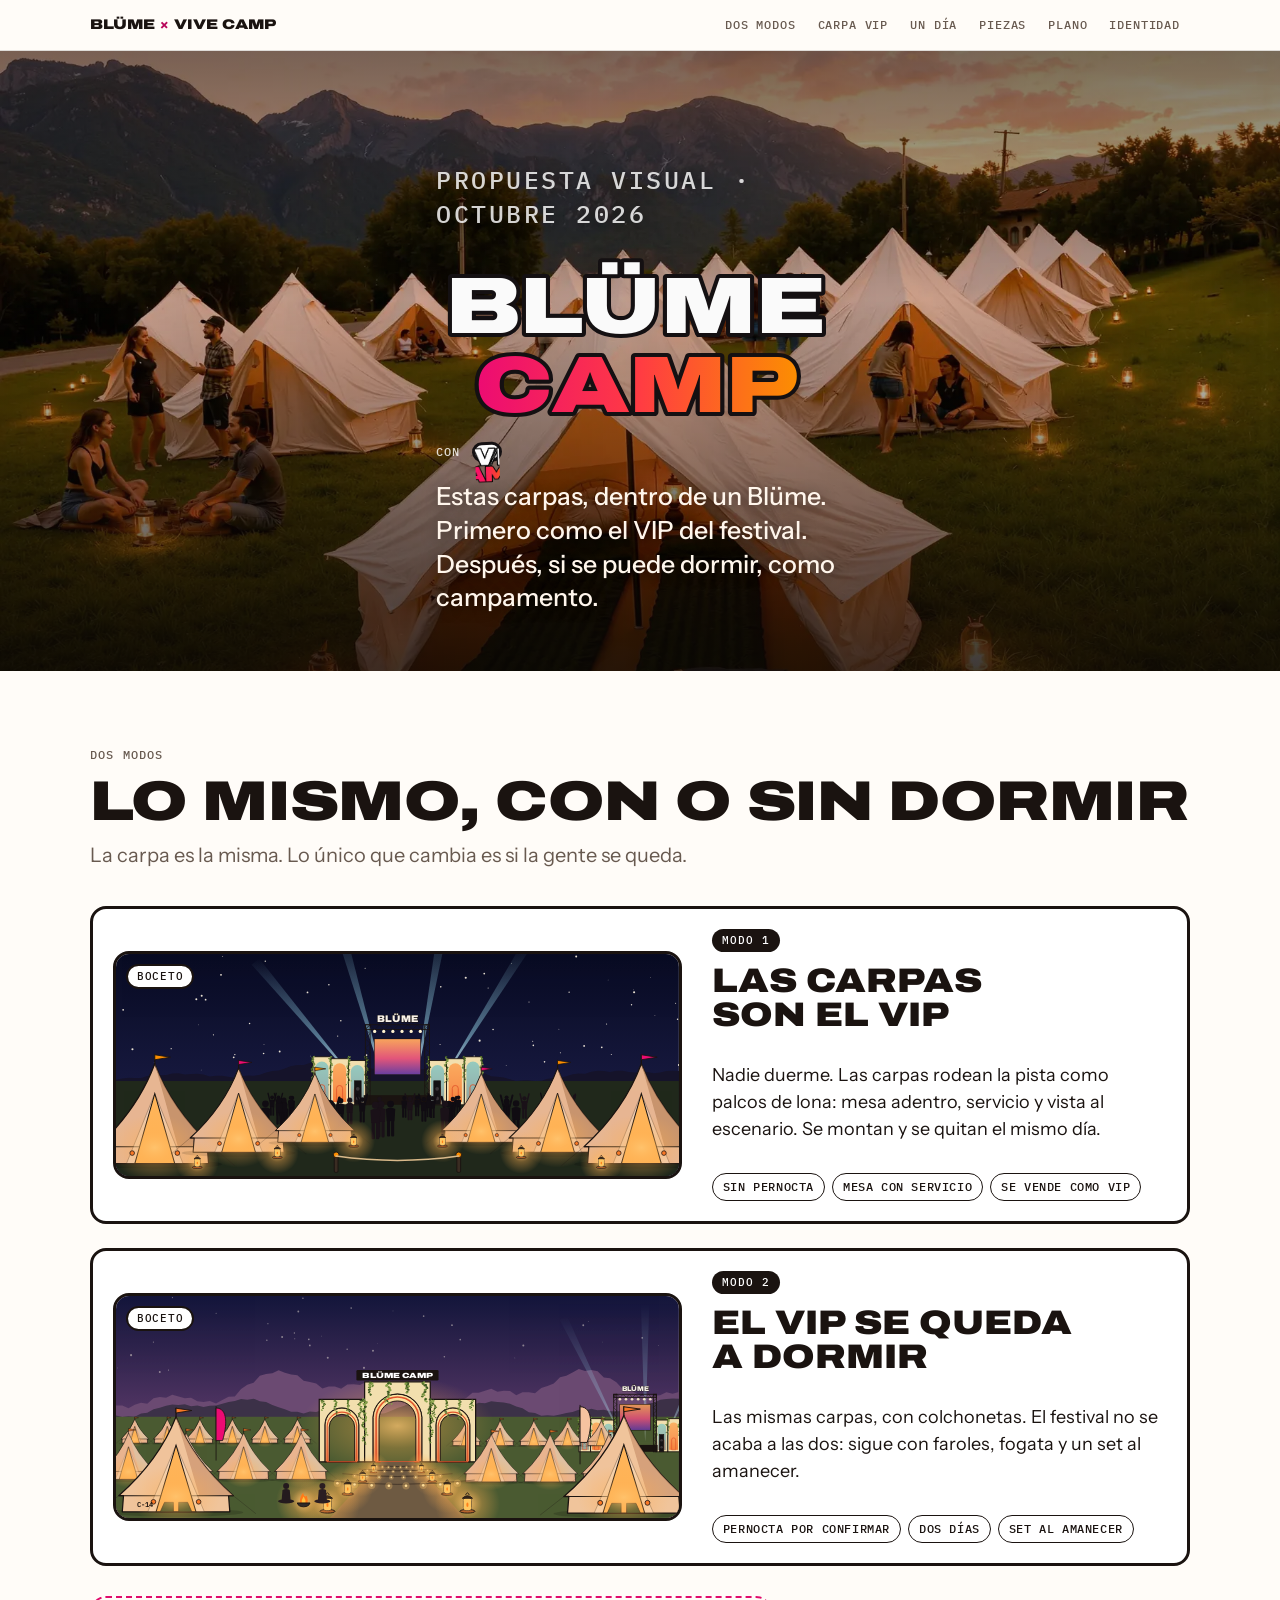
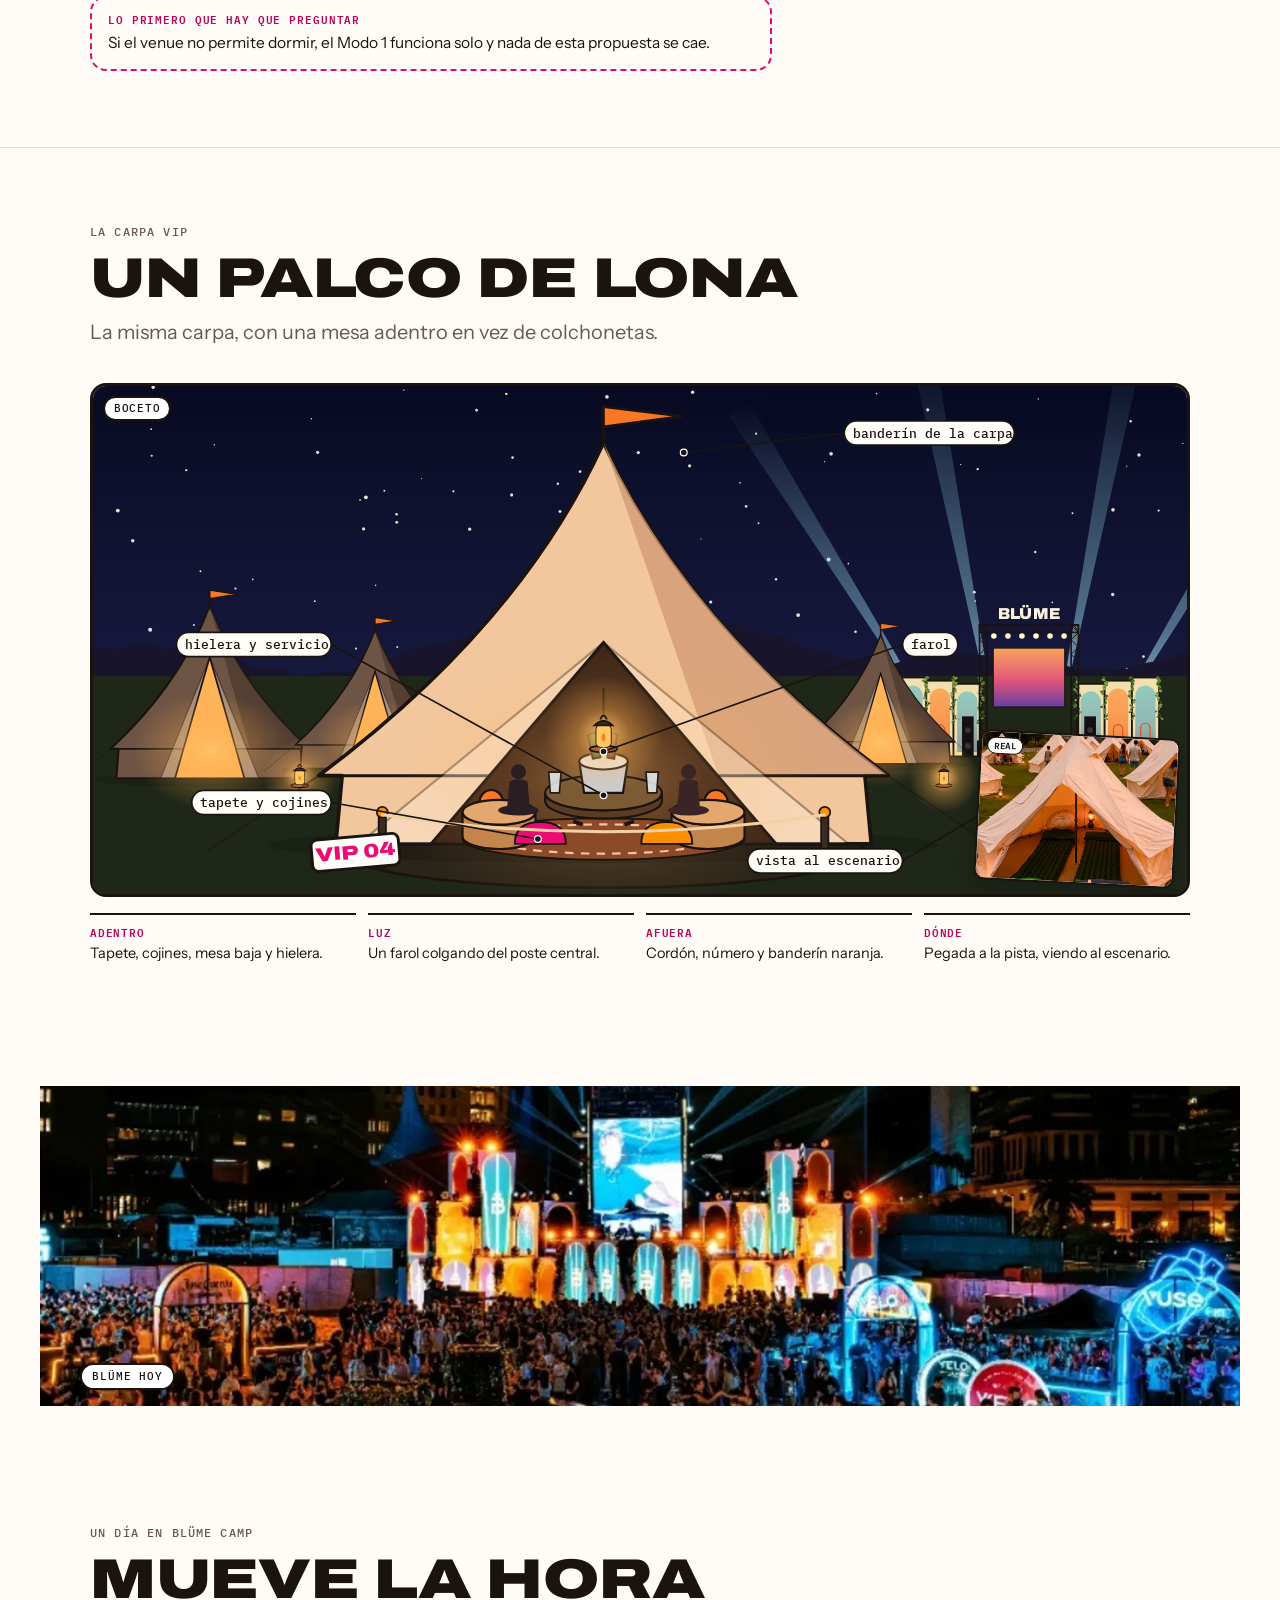
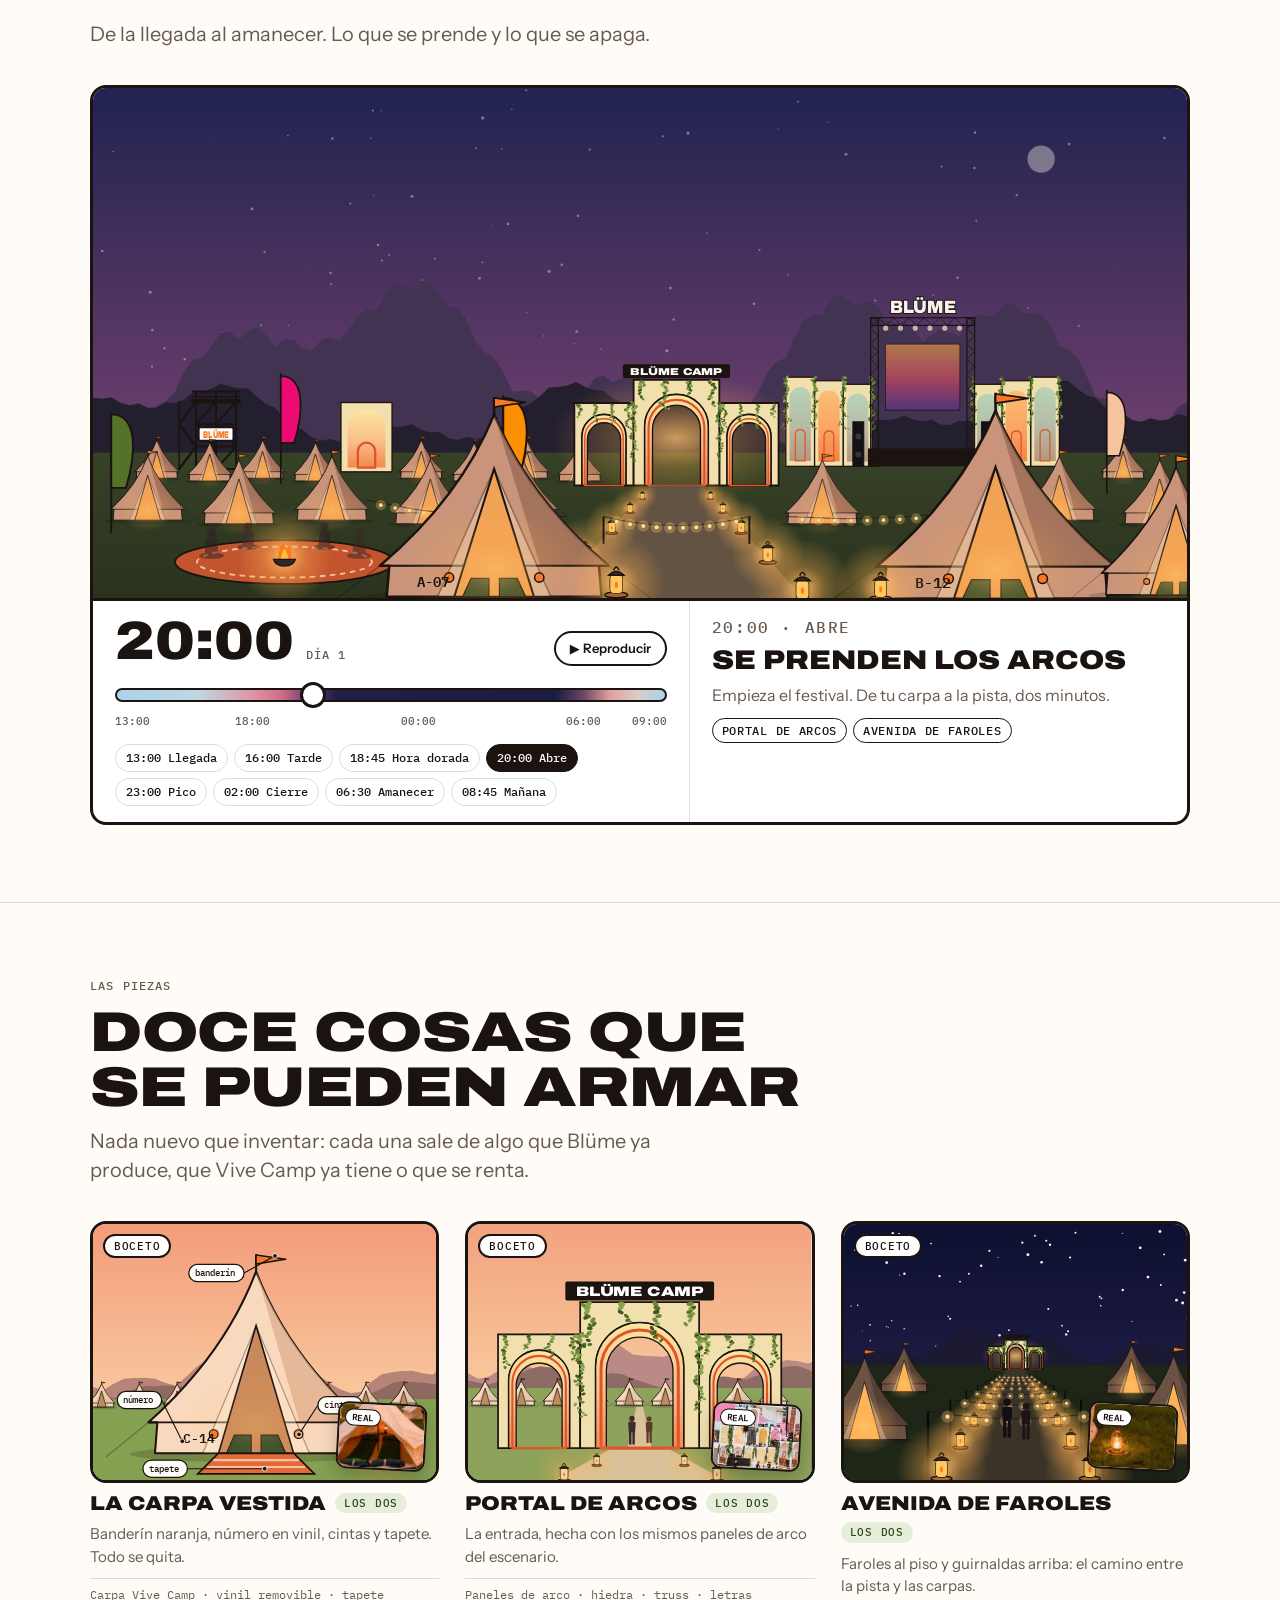
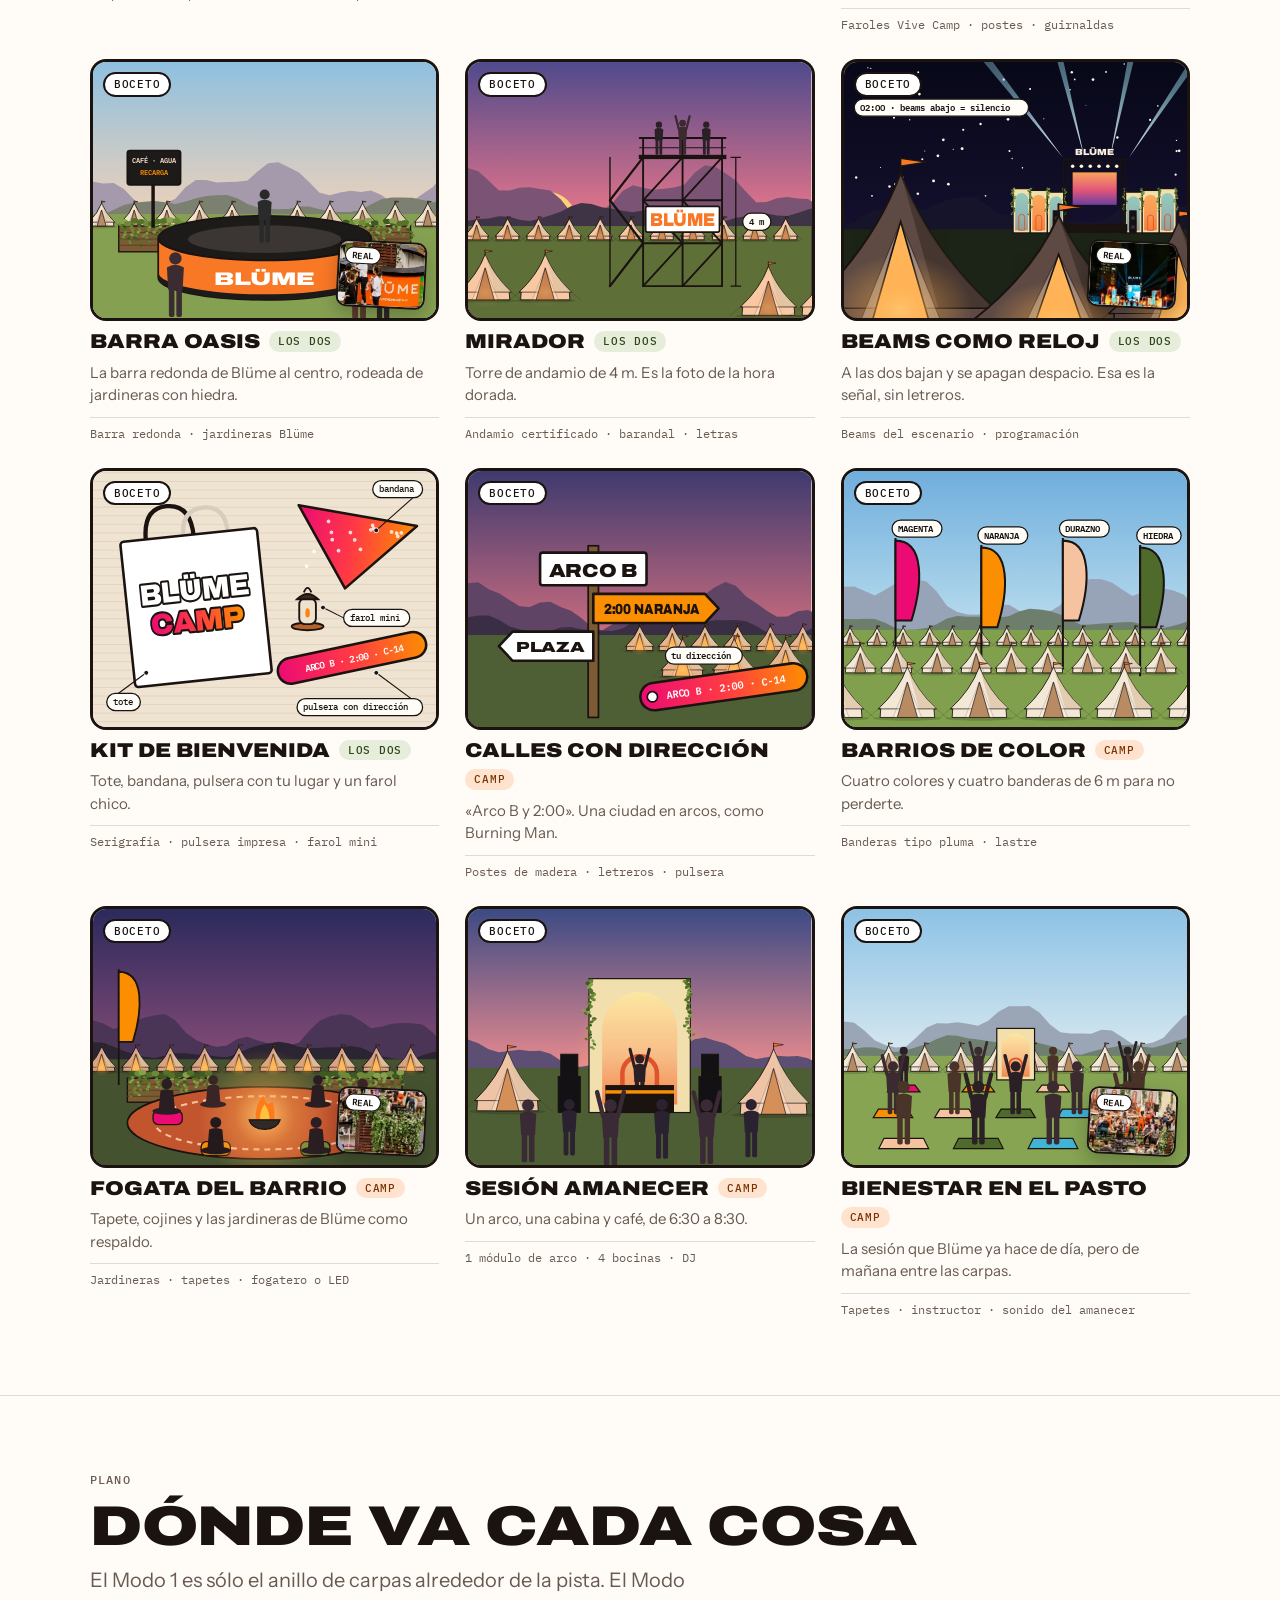
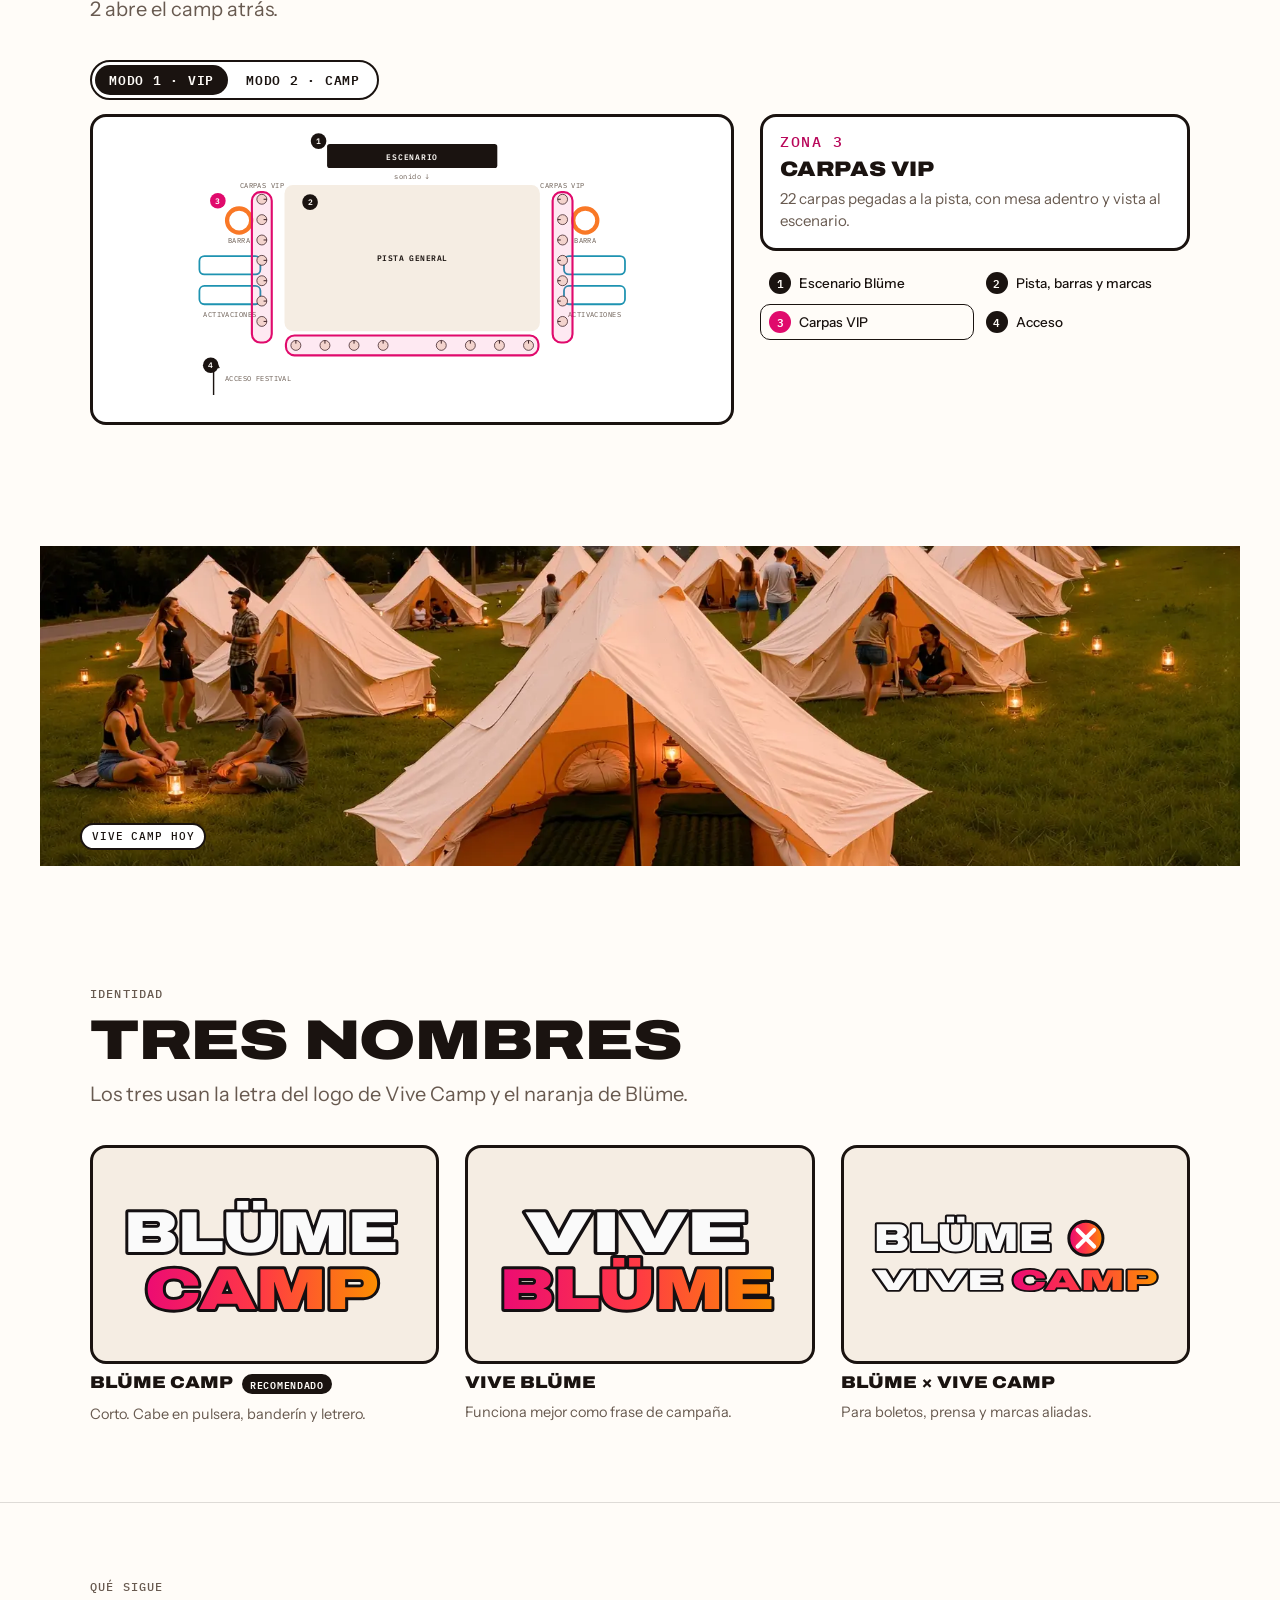
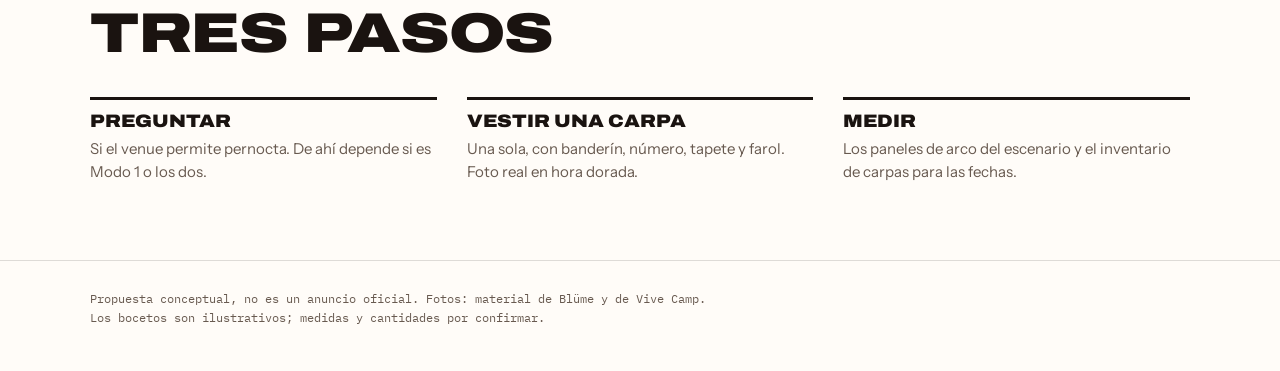
==== commit 7e0bf79e: "Rebuild the concept as a visual deck with a VIP mode Overnight stay depends on the venue, so the pro" ====
--- a/blume-x-vivecamp/index.html
+++ b/blume-x-vivecamp/index.html
@@ -8,7 +8,7 @@
 <link rel="preconnect" href="https://fonts.gstatic.com" crossorigin>
 <link rel="stylesheet" href="https://fonts.googleapis.com/css2?family=Archivo:wdth,wght@62..125,400..900&family=IBM+Plex+Mono:wght@400;500;600&family=Instrument+Sans:wdth,wght@75..100,400..700&display=swap">
 <style>
-/* Layout: libro de producción. Fotos y bocetos con contorno grueso de sticker (del logo Vive Camp), etiquetas mono de rider técnico, la escena "Un día" como pieza central. */
+/* Layout: presentación visual. Bandas de foto a todo lo ancho, bocetos grandes con contorno de sticker, texto en dosis mínimas. */
 :root{
   --bg:#FFFCF8;
   --surface:#F5EDE3;
@@ -24,17 +24,15 @@
   --peach:#F6C3A0;
   --ivy:#4E6B2B;
   --beam:#1E93B1;
-  --sticker:#FFFFFF;
-  --tag-blume-bg:#FFE3CE; --tag-blume-fg:#7A3304;
-  --tag-vive-bg:#FFDAEA; --tag-vive-fg:#86063F;
-  --tag-renta-bg:#E6EDDA; --tag-renta-fg:#2F4417;
-  --tag-prod-bg:#ECE5DC; --tag-prod-fg:#46392F;
+  --tag-vip-bg:#FFDAEA; --tag-vip-fg:#86063F;
+  --tag-camp-bg:#FFE3CE; --tag-camp-fg:#7A3304;
+  --tag-dos-bg:#E6EDDA; --tag-dos-fg:#2F4417;
   --plan-street:#FFFCF8;
   --plan-tent:#F3E7D6;
   --f-display:"Archivo","Arial Black","Helvetica Neue",Arial,sans-serif;
   --f-body:"Instrument Sans",system-ui,-apple-system,"Segoe UI",Roboto,sans-serif;
   --f-mono:"IBM Plex Mono",ui-monospace,SFMono-Regular,Menlo,Consolas,monospace;
-  --r:14px;
+  --r:16px;
   --sw:3px;
 }
 @media (prefers-color-scheme: dark){
@@ -42,8 +40,9 @@
     --bg:#110E13; --surface:#1C1720; --raised:#241E29; --ink:#F7EFE6; --muted:#ADA197;
     --hair:rgba(247,239,230,.16); --line:#F7EFE6;
     --magenta:#FF3B93; --magenta-text:#FF7DB6; --orange:#FFA126; --blume:#FF8A3D; --peach:#F2B892; --ivy:#97B867; --beam:#52CBEA;
-    --tag-blume-bg:#3B2213; --tag-blume-fg:#FFB47E; --tag-vive-bg:#3D1129; --tag-vive-fg:#FF93C4;
-    --tag-renta-bg:#243019; --tag-renta-fg:#BFDB97; --tag-prod-bg:#2D2621; --tag-prod-fg:#DCCFC3;
+    --tag-vip-bg:#3D1129; --tag-vip-fg:#FF93C4;
+    --tag-camp-bg:#3B2213; --tag-camp-fg:#FFB47E;
+    --tag-dos-bg:#243019; --tag-dos-fg:#BFDB97;
     --plan-street:#110E13; --plan-tent:#D9C7AE;
     color-scheme:dark;
   }
@@ -52,102 +51,113 @@
   --bg:#110E13; --surface:#1C1720; --raised:#241E29; --ink:#F7EFE6; --muted:#ADA197;
   --hair:rgba(247,239,230,.16); --line:#F7EFE6;
   --magenta:#FF3B93; --magenta-text:#FF7DB6; --orange:#FFA126; --blume:#FF8A3D; --peach:#F2B892; --ivy:#97B867; --beam:#52CBEA;
-  --tag-blume-bg:#3B2213; --tag-blume-fg:#FFB47E; --tag-vive-bg:#3D1129; --tag-vive-fg:#FF93C4;
-  --tag-renta-bg:#243019; --tag-renta-fg:#BFDB97; --tag-prod-bg:#2D2621; --tag-prod-fg:#DCCFC3;
+  --tag-vip-bg:#3D1129; --tag-vip-fg:#FF93C4;
+  --tag-camp-bg:#3B2213; --tag-camp-fg:#FFB47E;
+  --tag-dos-bg:#243019; --tag-dos-fg:#BFDB97;
   --plan-street:#110E13; --plan-tent:#D9C7AE;
   color-scheme:dark;
 }
 
 *{box-sizing:border-box}
 html{scroll-behavior:smooth;-webkit-text-size-adjust:100%}
-body{margin:0;background:var(--bg);color:var(--ink);font:400 16px/1.55 var(--f-body)}
+body{margin:0;background:var(--bg);color:var(--ink);font:400 16px/1.5 var(--f-body)}
 img{max-width:100%;display:block}
 a{color:inherit}
 :focus-visible{outline:3px solid var(--magenta);outline-offset:3px;border-radius:6px}
+h1,h2,h3,h4{margin:0;text-wrap:balance}
+p{margin:0}
+.sr-only{position:absolute;width:1px;height:1px;overflow:hidden;clip:rect(0 0 0 0);white-space:nowrap}
 .wrap{max-width:1180px;margin-inline:auto;padding-inline:clamp(16px,4vw,40px)}
-section{padding-block:clamp(56px,8vw,104px);border-top:1px solid var(--hair)}
-h1,h2,h3,h4{margin:0;text-wrap:balance}
-p{margin:0;max-width:65ch}
-.sr-only{position:absolute;width:1px;height:1px;overflow:hidden;clip:rect(0 0 0 0);white-space:nowrap}
-.display{font-family:var(--f-display);font-stretch:125%;font-weight:900;text-transform:uppercase;letter-spacing:-.005em;line-height:.98}
-.eyebrow{font:500 12px/1.3 var(--f-mono);letter-spacing:.09em;text-transform:uppercase;color:var(--muted)}
-.lede{font-size:clamp(18px,1.7vw,21px);line-height:1.5}
-.muted{color:var(--muted)}
-.sec-head{display:grid;gap:16px;margin-bottom:clamp(28px,4vw,48px)}
-.sec-head h2{font-size:clamp(32px,5vw,60px)}
-.sec-head .lede{max-width:62ch}
-
-/* Top bar */
+section{padding-block:clamp(44px,6vw,80px)}
+section+section{border-top:1px solid var(--hair)}
+.display{font-family:var(--f-display);font-stretch:125%;font-weight:900;text-transform:uppercase;letter-spacing:-.005em;line-height:.97}
+.eyebrow{font:500 11.5px/1.3 var(--f-mono);letter-spacing:.1em;text-transform:uppercase;color:var(--muted)}
+.lede{font-size:clamp(17px,1.6vw,20px);line-height:1.45;max-width:46ch;color:var(--muted)}
+.sec-head{display:grid;gap:12px;margin-bottom:clamp(22px,3vw,36px)}
+.sec-head h2{font-size:clamp(30px,4.6vw,56px)}
+
+/* Barra */
 .topbar{position:sticky;top:env(safe-area-inset-top,0px);z-index:30;background:var(--bg);border-bottom:1px solid var(--hair)}
-.topbar-in{display:flex;align-items:center;gap:20px;min-height:52px}
+.topbar-in{display:flex;align-items:center;gap:18px;min-height:50px}
 .brandmark{font:900 14px/1 var(--f-display);font-stretch:125%;text-transform:uppercase;white-space:nowrap}
 .brandmark span{color:var(--magenta-text)}
-.topnav{display:flex;gap:4px;overflow-x:auto;scrollbar-width:none;margin-left:auto;min-width:0}
+.topnav{display:flex;gap:2px;overflow-x:auto;scrollbar-width:none;margin-left:auto;min-width:0}
 .topnav::-webkit-scrollbar{display:none}
 .topnav a{font:500 12px/1 var(--f-mono);text-transform:uppercase;letter-spacing:.07em;text-decoration:none;padding:8px 10px;border-radius:999px;white-space:nowrap;color:var(--muted)}
 .topnav a:hover{background:var(--surface);color:var(--ink)}
 
-/* Hero */
-.hero{display:grid;grid-template-columns:minmax(0,1.05fr) minmax(0,1fr);gap:clamp(28px,5vw,64px);align-items:center;padding-block:clamp(32px,6vw,72px) clamp(48px,7vw,88px)}
-.hero-copy{display:grid;gap:22px;min-width:0}
-.lockup{width:100%;height:auto;max-width:620px;display:block}
-.with{display:flex;align-items:center;flex-wrap:wrap;gap:12px;font:500 12px/1 var(--f-mono);text-transform:uppercase;letter-spacing:.09em;color:var(--muted)}
-.vc-chip{background:var(--sticker);border:var(--sw) solid var(--line);border-radius:12px;padding:5px 10px;transform:rotate(-2deg)}
-.vc-chip img{height:30px;width:auto}
-.rule{display:grid;grid-template-columns:auto 1fr;gap:6px 14px;align-items:start;border:var(--sw) solid var(--line);border-radius:var(--r);padding:14px 16px;max-width:560px;background:var(--raised)}
-.rule b{font:600 11px/1.5 var(--f-mono);text-transform:uppercase;letter-spacing:.08em;color:var(--magenta-text);padding-top:2px}
-.rule p{font-size:15px}
-.collage{position:relative;aspect-ratio:1/1;width:100%;max-width:100%}
-.ph{position:absolute;margin:0;border:var(--sw) solid var(--line);border-radius:var(--r);overflow:hidden;background:var(--surface)}
-.ph img{width:100%;height:100%;object-fit:cover}
-.ph figcaption,.chip-cap{position:absolute;left:8px;bottom:8px;font:500 10.5px/1 var(--f-mono);background:var(--raised);color:var(--ink);border:1.5px solid var(--line);border-radius:999px;padding:4px 8px;text-transform:uppercase;letter-spacing:.06em}
-.ph-a{left:3%;top:17%;width:78%;aspect-ratio:16/10.5;transform:rotate(-2.5deg);z-index:2}
-.ph-b{right:5%;top:2%;width:32%;aspect-ratio:2/3;transform:rotate(4deg);z-index:1}
-.ph-c{right:5%;bottom:3%;width:52%;aspect-ratio:3/2;transform:rotate(2.5deg);z-index:3}
-
-/* La idea */
-.big-say{font-size:clamp(30px,4.6vw,56px)}
-.big-say em{font-style:normal;background:linear-gradient(90deg,#EC0B73,#FF3A44 55%,#FC8E01);-webkit-background-clip:text;background-clip:text;color:transparent}
-.trio{display:grid;grid-template-columns:repeat(3,minmax(0,1fr));gap:clamp(16px,2.4vw,28px);margin-top:clamp(32px,4vw,48px)}
-.col{display:grid;gap:14px;align-content:start;min-width:0}
-.col .frame{position:relative;margin:0;border:var(--sw) solid var(--line);border-radius:var(--r);overflow:hidden;aspect-ratio:4/3;background:var(--surface)}
-.col .frame img,.col .frame svg{width:100%;height:100%;object-fit:cover;display:block}
-.col h3{font:900 21px/1.05 var(--f-display);font-stretch:118%;text-transform:uppercase}
-.col ul{margin:0;padding:0;list-style:none;display:grid;gap:7px;font-size:15.5px}
-.col li{display:grid;grid-template-columns:14px 1fr;gap:8px;align-items:baseline}
-.col li::before{content:"";width:9px;height:9px;border-radius:50%;border:2px solid var(--line);transform:translateY(-1px)}
-.col.c-blume li::before{background:var(--blume)}
-.col.c-vive li::before{background:var(--magenta)}
-.col.c-both li::before{background:linear-gradient(135deg,var(--magenta),var(--orange))}
-
-.palette-head{display:grid;gap:10px;margin-top:clamp(48px,6vw,72px);margin-bottom:18px}
-.palette-head h3{font:900 clamp(22px,2.6vw,30px)/1.05 var(--f-display);font-stretch:118%;text-transform:uppercase}
-.palette{display:grid;grid-template-columns:repeat(8,minmax(0,1fr));border:var(--sw) solid var(--line);border-radius:var(--r);overflow:hidden}
-.sw{min-height:190px;padding:12px 11px;display:flex;flex-direction:column;justify-content:flex-end;gap:3px;min-width:0}
-.sw b{font:600 14px/1.15 var(--f-body)}
-.sw span{font:400 11px/1.3 var(--f-mono)}
-.sw.dk{color:#FFF8F0}.sw.lt{color:#1A1310}
-
-/* Escena */
+/* Portada */
+.hero{position:relative}
+.hero-ph{position:relative;margin:0;min-height:min(78vh,620px);display:grid}
+.hero-ph img{position:absolute;inset:0;width:100%;height:100%;object-fit:cover}
+.hero-ph::after{content:"";position:absolute;inset:0;background:linear-gradient(180deg,rgba(10,6,4,.55),rgba(10,6,4,.2) 40%,rgba(10,6,4,.78))}
+.hero-in{position:relative;z-index:2;align-self:end;display:grid;gap:18px;padding-block:clamp(28px,5vw,56px)}
+.hero-in .eyebrow{color:rgba(255,255,255,.82)}
+.lockup{width:min(100%,560px);height:auto}
+.hero-in p{color:#FFF6EC;font-size:clamp(18px,2vw,25px);line-height:1.35;max-width:24ch;font-weight:500;text-shadow:0 2px 14px rgba(0,0,0,.5)}
+.with{display:flex;align-items:center;gap:12px;font:500 11.5px/1 var(--f-mono);text-transform:uppercase;letter-spacing:.1em;color:rgba(255,255,255,.82)}
+.with>*{flex:none}
+.vc-chip{background:#FFF;border:var(--sw) solid #141012;border-radius:12px;padding:7px 12px;transform:rotate(-2deg)}
+.vc-chip img{height:42px;width:auto}
+
+/* Banda de foto */
+.band{position:relative;margin-block:clamp(26px,4vw,44px)}
+.band img{width:100%;height:clamp(180px,26vw,320px);object-fit:cover}
+.band figcaption{position:absolute;left:clamp(16px,4vw,40px);bottom:16px;font:500 11px/1 var(--f-mono);text-transform:uppercase;letter-spacing:.08em;background:var(--raised);color:var(--ink);border:2px solid var(--line);border-radius:999px;padding:6px 10px}
+
+/* Figura de boceto */
+.vis{position:relative;margin:0;border:var(--sw) solid var(--line);border-radius:var(--r);overflow:hidden;background:var(--surface);aspect-ratio:var(--ar,4/3);max-width:100%}
+.vis>svg{display:block;width:100%;height:100%}
+.vis>img{width:100%;height:100%;object-fit:cover}
+.chip-cap{position:absolute;left:10px;top:10px;font:500 10.5px/1 var(--f-mono);background:var(--raised);color:var(--ink);border:2px solid var(--line);border-radius:999px;padding:5px 9px;text-transform:uppercase;letter-spacing:.07em}
+.inset{position:absolute;right:10px;bottom:10px;width:26%;max-width:200px;aspect-ratio:4/3;margin:0;border:2.5px solid #1A1310;border-radius:10px;overflow:hidden;transform:rotate(3deg);background:#EDE4D8;box-shadow:0 8px 18px rgba(0,0,0,.22)}
+.inset img{width:100%;height:100%;object-fit:cover}
+.inset figcaption{position:absolute;left:5px;top:5px;font:600 9px/1 var(--f-mono);text-transform:uppercase;letter-spacing:.06em;background:#FFFFFF;color:#1A1310;border:1.5px solid #1A1310;border-radius:999px;padding:3px 6px}
+
+/* Chips */
+.chips{display:flex;flex-wrap:wrap;gap:7px;list-style:none;margin:0;padding:0}
+.chips li{font:500 12px/1 var(--f-mono);text-transform:uppercase;letter-spacing:.05em;border:1.5px solid var(--line);border-radius:999px;padding:7px 10px;white-space:nowrap}
+.tag{font:500 10.5px/1 var(--f-mono);text-transform:uppercase;letter-spacing:.07em;padding:5px 9px;border-radius:999px;white-space:nowrap}
+.t-vip{background:var(--tag-vip-bg);color:var(--tag-vip-fg)}
+.t-camp{background:var(--tag-camp-bg);color:var(--tag-camp-fg)}
+.t-dos{background:var(--tag-dos-bg);color:var(--tag-dos-fg)}
+
+/* Dos modos */
+.modes{display:grid;gap:clamp(20px,3vw,34px)}
+.mode{display:grid;gap:14px;border:var(--sw) solid var(--line);border-radius:var(--r);padding:clamp(14px,1.8vw,20px);background:var(--raised)}
+.mode-h{display:flex;align-items:baseline;gap:12px;flex-wrap:wrap}
+.mode-n{font:500 11px/1 var(--f-mono);letter-spacing:.09em;text-transform:uppercase;color:#FFF;background:var(--ink);border-radius:999px;padding:6px 10px}
+.mode h3{font:900 clamp(22px,3vw,34px)/1 var(--f-display);font-stretch:118%;text-transform:uppercase}
+.mode p{font-size:clamp(16px,1.5vw,18px);max-width:60ch}
+.mode .vis{--ar:900/360}
+
+/* VIP */
+.vipwrap{display:grid;gap:16px}
+.vipwrap .vis{--ar:900/420}
+.vipgrid{display:grid;grid-template-columns:repeat(4,minmax(0,1fr));gap:12px}
+.vipgrid div{display:grid;gap:4px;border-top:2px solid var(--line);padding-top:10px;min-width:0}
+.vipgrid b{font:600 11px/1.3 var(--f-mono);text-transform:uppercase;letter-spacing:.07em;color:var(--magenta-text)}
+.vipgrid span{font-size:14.5px}
+
+/* Escena del día */
 .scene-card{border:var(--sw) solid var(--line);border-radius:var(--r);overflow:hidden;background:var(--raised)}
 .scene{display:block;width:100%;height:auto;aspect-ratio:1200/560}
 .beam{transform-box:view-box;animation:sway 9s ease-in-out infinite alternate}
 @keyframes sway{from{transform:rotate(-7deg)}to{transform:rotate(7deg)}}
-.scene-ui{display:grid;grid-template-columns:minmax(0,1.25fr) minmax(0,1fr);border-top:var(--sw) solid var(--line)}
-.scene-ctl{display:grid;gap:16px;padding:18px clamp(16px,2.2vw,24px);border-right:1px solid var(--hair);min-width:0}
-.clock-row{display:flex;align-items:flex-end;gap:14px;flex-wrap:wrap}
-.clock{font:900 clamp(40px,5vw,56px)/.9 var(--f-display);font-stretch:112%;font-variant-numeric:tabular-nums}
-.dayl{font:500 12px/1.2 var(--f-mono);text-transform:uppercase;letter-spacing:.08em;color:var(--muted);padding-bottom:4px}
+.scene-ui{display:grid;grid-template-columns:minmax(0,1.2fr) minmax(0,1fr);border-top:var(--sw) solid var(--line)}
+.scene-ctl{display:grid;gap:14px;padding:16px clamp(14px,2vw,22px);border-right:1px solid var(--hair);min-width:0}
+.clock-row{display:flex;align-items:flex-end;gap:12px;flex-wrap:wrap}
+.clock{font:900 clamp(38px,5vw,54px)/.9 var(--f-display);font-stretch:112%;font-variant-numeric:tabular-nums}
+.dayl{font:500 11.5px/1.2 var(--f-mono);text-transform:uppercase;letter-spacing:.08em;color:var(--muted);padding-bottom:4px}
 .btn{font:600 13px/1 var(--f-body);border:2px solid var(--line);background:var(--raised);color:var(--ink);border-radius:999px;padding:9px 14px;cursor:pointer;display:inline-flex;align-items:center;gap:8px}
 .btn:hover{background:var(--surface)}
-.btn[aria-pressed="true"]{background:var(--ink);color:var(--bg)}
 .clock-row .btn{margin-left:auto}
 .range-wrap{display:grid;gap:6px}
 .range{-webkit-appearance:none;appearance:none;width:100%;height:30px;background:transparent;margin:0;cursor:pointer;--daygrad:linear-gradient(90deg,#A9D3EA,#EC7A8A 30%,#211E46 45%,#1B1C43 80%,#D9848E 88%,#A9D3EA)}
 .range::-webkit-slider-runnable-track{height:14px;border-radius:999px;background:var(--daygrad);border:2px solid var(--line)}
 .range::-moz-range-track{height:10px;border-radius:999px;background:var(--daygrad);border:2px solid var(--line)}
-.range::-webkit-slider-thumb{-webkit-appearance:none;appearance:none;width:26px;height:26px;border-radius:50%;background:var(--sticker);border:3px solid #1A1310;margin-top:-8px}
-.range::-moz-range-thumb{width:20px;height:20px;border-radius:50%;background:var(--sticker);border:3px solid #1A1310}
+.range::-webkit-slider-thumb{-webkit-appearance:none;appearance:none;width:26px;height:26px;border-radius:50%;background:#FFF;border:3px solid #1A1310;margin-top:-8px}
+.range::-moz-range-thumb{width:20px;height:20px;border-radius:50%;background:#FFF;border:3px solid #1A1310}
 .ticks{position:relative;height:14px;font:500 10.5px/1 var(--f-mono);color:var(--muted)}
 .ticks span{position:absolute;transform:translateX(-50%);white-space:nowrap}
 .ticks span:first-child{transform:none}.ticks span:last-child{transform:translateX(-100%)}
@@ -155,159 +165,96 @@
 .moments button{font:500 12px/1 var(--f-mono);border:1.5px solid var(--hair);background:transparent;color:var(--ink);border-radius:999px;padding:7px 10px;cursor:pointer;font-variant-numeric:tabular-nums}
 .moments button:hover{border-color:var(--line)}
 .moments button[aria-current="true"]{background:var(--ink);color:var(--bg);border-color:var(--ink)}
-.ev{padding:18px clamp(16px,2.2vw,24px);display:grid;gap:10px;align-content:start;min-width:0}
-.ev h3{font:900 clamp(22px,2.4vw,28px)/1.02 var(--f-display);font-stretch:115%;text-transform:uppercase}
-.ev p{font-size:16px}
-.ev-links{display:flex;flex-wrap:wrap;gap:6px;margin-top:4px}
+.ev{padding:16px clamp(14px,2vw,22px);display:grid;gap:9px;align-content:start;min-width:0}
+.ev h3{font:900 clamp(21px,2.3vw,27px)/1 var(--f-display);font-stretch:115%;text-transform:uppercase}
+.ev p{font-size:16px;color:var(--muted)}
+.ev-links{display:flex;flex-wrap:wrap;gap:6px;margin-top:2px}
 .ev-links a{font:500 11.5px/1 var(--f-mono);text-transform:uppercase;letter-spacing:.06em;text-decoration:none;border:1.5px solid var(--line);border-radius:999px;padding:6px 9px}
 .ev-links a:hover{background:var(--surface)}
 
-/* Piezas */
-.group{margin-top:clamp(36px,5vw,56px)}
-.group:first-of-type{margin-top:0}
-.group-h{display:flex;align-items:baseline;gap:14px;flex-wrap:wrap;margin-bottom:18px;padding-bottom:12px;border-bottom:var(--sw) solid var(--line)}
-.group-h h3{font:900 clamp(24px,3vw,34px)/1 var(--f-display);font-stretch:125%;text-transform:uppercase}
-.grid3{display:grid;grid-template-columns:repeat(3,minmax(0,1fr));gap:clamp(18px,2.4vw,28px)}
-.pieza{display:grid;gap:14px;align-content:start;min-width:0;scroll-margin-top:80px}
-.vis{position:relative;margin:0;border:var(--sw) solid var(--line);border-radius:var(--r);overflow:hidden;aspect-ratio:4/3;background:var(--surface);max-width:100%}
-.vis>svg{display:block;width:100%;height:100%}
-.vis .chip-cap{top:9px;bottom:auto;left:9px}
-.inset{position:absolute;right:9px;bottom:9px;width:31%;aspect-ratio:4/3;margin:0;border:2.5px solid #1A1310;border-radius:10px;overflow:hidden;transform:rotate(3deg);background:#EDE4D8;box-shadow:0 6px 14px rgba(0,0,0,.18)}
-.inset img{width:100%;height:100%;object-fit:cover}
-.inset.tr{top:9px;bottom:auto;transform:rotate(-3deg)}
-.inset figcaption{position:absolute;left:5px;top:5px;font:600 9px/1 var(--f-mono);text-transform:uppercase;letter-spacing:.06em;background:#FFFFFF;color:#1A1310;border:1.5px solid #1A1310;border-radius:999px;padding:3px 6px}
-.pieza-body{display:grid;gap:10px;min-width:0}
-.pieza h4{font:900 22px/1.02 var(--f-display);font-stretch:115%;text-transform:uppercase}
-.pieza p{font-size:15.5px}
-.specs{display:grid;grid-template-columns:auto minmax(0,1fr);gap:5px 12px;font-size:14px;margin:0;padding-top:10px;border-top:1px solid var(--hair)}
-.specs dt{font:500 10.5px/1.75 var(--f-mono);text-transform:uppercase;letter-spacing:.07em;color:var(--muted);white-space:nowrap}
-.specs dd{margin:0;min-width:0}
-.tags{display:flex;flex-wrap:wrap;gap:6px;list-style:none;margin:0;padding:0}
-.tag{font:500 10.5px/1 var(--f-mono);text-transform:uppercase;letter-spacing:.07em;padding:5px 8px;border-radius:999px;white-space:nowrap}
-.t-blume{background:var(--tag-blume-bg);color:var(--tag-blume-fg)}
-.t-vive{background:var(--tag-vive-bg);color:var(--tag-vive-fg)}
-.t-renta{background:var(--tag-renta-bg);color:var(--tag-renta-fg)}
-.t-prod{background:var(--tag-prod-bg);color:var(--tag-prod-fg)}
+/* Galería de piezas */
+.gal{display:grid;grid-template-columns:repeat(3,minmax(0,1fr));gap:clamp(16px,2.2vw,26px)}
+.card{display:grid;gap:10px;align-content:start;min-width:0;scroll-margin-top:80px}
+.card h4{font:900 20px/1.02 var(--f-display);font-stretch:115%;text-transform:uppercase;display:flex;align-items:center;gap:9px;flex-wrap:wrap}
+.card p{font-size:15px;color:var(--muted)}
+.card .parts{font:400 11.5px/1.5 var(--f-mono);color:var(--muted);border-top:1px solid var(--hair);padding-top:7px}
 
 /* Plano */
-.plan-layout{display:grid;grid-template-columns:minmax(0,1.7fr) minmax(0,1fr);gap:clamp(18px,2.4vw,28px);align-items:start}
-.plan-card{border:var(--sw) solid var(--line);border-radius:var(--r);background:var(--raised);overflow-x:auto}
-.plan{display:block;width:100%;min-width:680px;height:auto}
+.plan-head{display:flex;align-items:center;gap:10px;flex-wrap:wrap;margin-bottom:14px}
+.modebar{display:flex;gap:4px;border:2px solid var(--line);border-radius:999px;padding:3px;background:var(--raised)}
+.modebar button{font:600 12.5px/1 var(--f-mono);text-transform:uppercase;letter-spacing:.06em;border:0;background:transparent;color:var(--ink);border-radius:999px;padding:9px 14px;cursor:pointer}
+.modebar button[aria-pressed="true"]{background:var(--ink);color:var(--bg)}
+.plan-layout{display:grid;grid-template-columns:minmax(0,1.5fr) minmax(0,1fr);gap:clamp(16px,2.2vw,26px);align-items:start}
+.plan-card{border:var(--sw) solid var(--line);border-radius:var(--r);background:var(--raised);overflow:hidden}
+.plan{display:block;width:100%;height:auto}
 .plan text{font-family:var(--f-mono)}
-.p-bg{fill:var(--raised)}
 .p-grid{stroke:var(--hair);stroke-width:1}
-.p-fence{stroke:var(--muted);stroke-width:2;stroke-dasharray:6 5;fill:none}
-.p-street{stroke:var(--plan-street);fill:none}
 .p-tent{fill:var(--plan-tent);stroke:var(--ink);stroke-width:1}
 .p-ink{fill:var(--ink)}
 .p-inkline{stroke:var(--ink);fill:none}
-.p-lbl{fill:var(--muted);font-size:9.5px;letter-spacing:.06em}
-.p-lbl-b{fill:var(--ink);font-size:10.5px;font-weight:600;letter-spacing:.06em}
+.p-lbl{fill:var(--muted);font-size:10px;letter-spacing:.06em}
+.p-lbl-b{fill:var(--ink);font-size:11px;font-weight:600;letter-spacing:.06em}
 .p-surface{fill:var(--surface)}
 .zone{cursor:pointer}
 .zone .hl{fill:transparent;stroke:transparent;stroke-width:3}
-.zone:hover .hl{stroke:var(--hair);fill:rgba(128,128,128,.06)}
-.zone.is-on .hl{stroke:var(--magenta);fill:rgba(236,11,115,.08)}
+.zone:hover .hl{stroke:var(--hair);fill:rgba(128,128,128,.07)}
+.zone.is-on .hl{stroke:var(--magenta);fill:rgba(236,11,115,.09)}
 .zone:focus{outline:none}
 .zone:focus-visible .hl{stroke:var(--magenta);stroke-dasharray:4 3}
 .p-badge circle{fill:var(--ink)}
-.p-badge text{fill:var(--bg);font-size:10.5px;font-weight:600;text-anchor:middle}
+.p-badge text{fill:var(--bg);font-size:11px;font-weight:600;text-anchor:middle}
 .zone.is-on .p-badge circle{fill:var(--magenta)}
 .zone.is-on .p-badge text{fill:#FFFFFF}
-.plan-side{display:grid;gap:16px;min-width:0}
-.zone-info{border:var(--sw) solid var(--line);border-radius:var(--r);padding:16px 18px;background:var(--raised);display:grid;gap:8px}
+.plan-side{display:grid;gap:14px;min-width:0}
+.zone-info{border:var(--sw) solid var(--line);border-radius:var(--r);padding:15px 17px;background:var(--raised);display:grid;gap:7px}
 .zone-info .eyebrow{color:var(--magenta-text)}
-.zone-info h3{font:900 22px/1.05 var(--f-display);font-stretch:115%;text-transform:uppercase}
-.zone-info p{font-size:15.5px}
-.zone-list{list-style:none;margin:0;padding:0;display:grid;grid-template-columns:1fr 1fr;gap:4px}
+.zone-info h3{font:900 21px/1.04 var(--f-display);font-stretch:115%;text-transform:uppercase}
+.zone-info p{font-size:15px;color:var(--muted)}
+.zone-list{list-style:none;margin:0;padding:0;display:grid;grid-template-columns:1fr 1fr;gap:3px}
 .zone-list button{width:100%;text-align:left;display:grid;grid-template-columns:22px 1fr;gap:8px;align-items:center;font:500 13.5px/1.2 var(--f-body);background:transparent;color:var(--ink);border:1.5px solid transparent;border-radius:10px;padding:6px 8px;cursor:pointer}
 .zone-list button:hover{border-color:var(--hair)}
 .zone-list button i{font:600 10.5px/22px var(--f-mono);font-style:normal;width:22px;height:22px;border-radius:50%;background:var(--ink);color:var(--bg);text-align:center}
 .zone-list button[aria-pressed="true"]{border-color:var(--line)}
 .zone-list button[aria-pressed="true"] i{background:var(--magenta);color:#FFFFFF}
-.plan-note{font:400 12px/1.5 var(--f-mono);color:var(--muted)}
 
 /* Identidad */
-.lockups{display:grid;grid-template-columns:repeat(3,minmax(0,1fr));gap:clamp(16px,2.4vw,28px)}
-.lk{display:grid;gap:12px;align-content:start;min-width:0}
+.lockups{display:grid;grid-template-columns:repeat(3,minmax(0,1fr));gap:clamp(16px,2.2vw,26px)}
+.lk{display:grid;gap:10px;align-content:start;min-width:0}
 .lk-vis{position:relative;border:var(--sw) solid var(--line);border-radius:var(--r);background:var(--surface);aspect-ratio:16/10;display:grid;place-items:center;padding:7%}
 .lk-vis svg{width:100%;height:auto;max-height:100%}
-.lk h3{font:900 18px/1.1 var(--f-display);font-stretch:115%;text-transform:uppercase;display:flex;gap:10px;align-items:center;flex-wrap:wrap}
-.lk p{font-size:15px}
-.reco{font:600 10.5px/1 var(--f-mono);letter-spacing:.07em;text-transform:uppercase;background:var(--ink);color:var(--bg);border-radius:999px;padding:5px 8px}
-.id-rules{display:grid;grid-template-columns:repeat(3,minmax(0,1fr));gap:clamp(16px,2.4vw,28px);margin-top:clamp(28px,4vw,40px);padding-top:20px;border-top:1px solid var(--hair)}
-.id-rules div{display:grid;gap:6px}
-.id-rules b{font:600 11px/1.4 var(--f-mono);text-transform:uppercase;letter-spacing:.08em;color:var(--muted)}
-.id-rules p{font-size:15px}
-
-/* Referencias */
-.refs{border:var(--sw) solid var(--line);border-radius:var(--r);overflow:hidden;background:var(--raised)}
-.ref-row{display:grid;grid-template-columns:minmax(0,.9fr) minmax(0,1.1fr) minmax(0,1fr) minmax(0,1.25fr);gap:16px;padding:14px 18px;border-top:1px solid var(--hair);align-items:baseline}
-.ref-row:first-child{border-top:0}
-.ref-row.head{background:var(--surface);font:500 11px/1.3 var(--f-mono);text-transform:uppercase;letter-spacing:.08em;color:var(--muted)}
-.ref-row .src{font:600 11.5px/1.3 var(--f-mono);text-transform:uppercase;letter-spacing:.06em}
-.ref-row .blu{font-weight:600}
-.ref-row .blu a{text-decoration-thickness:1.5px;text-underline-offset:3px}
-.subh{font:900 clamp(20px,2.4vw,26px)/1.05 var(--f-display);font-stretch:118%;text-transform:uppercase;margin-top:clamp(36px,5vw,56px)}
-
-/* Producción */
-.filters{display:flex;flex-wrap:wrap;gap:8px;margin-bottom:18px}
-.filters .btn{font-size:13px}
-.prod{display:grid;grid-template-columns:repeat(3,minmax(0,1fr));gap:10px;list-style:none;margin:0;padding:0}
-.prod li{display:grid;grid-template-columns:minmax(0,1fr) auto;gap:4px 10px;align-items:start;border:1.5px solid var(--hair);border-radius:12px;padding:11px 13px;background:var(--raised)}
-.prod li b{font-weight:600;font-size:15px}
-.prod li span.n{grid-column:1/-1;font-size:13px;color:var(--muted)}
-.sponsor{display:grid;grid-template-columns:minmax(0,1fr) minmax(0,1.3fr);gap:clamp(18px,3vw,36px);align-items:center;margin-top:clamp(40px,5vw,56px);border:var(--sw) solid var(--line);border-radius:var(--r);padding:clamp(14px,2vw,20px);background:var(--raised)}
-.sponsor figure{position:relative;margin:0;border:var(--sw) solid var(--line);border-radius:12px;overflow:hidden;aspect-ratio:4/3}
-.sponsor figure img{width:100%;height:100%;object-fit:cover}
-.sponsor h3{font:900 clamp(22px,2.6vw,28px)/1.05 var(--f-display);font-stretch:118%;text-transform:uppercase;margin-bottom:10px}
-.sponsor ul{display:flex;flex-wrap:wrap;gap:8px;margin:14px 0 0;padding:0;list-style:none}
-.sponsor li{font:500 12px/1 var(--f-mono);text-transform:uppercase;letter-spacing:.05em;border:1.5px solid var(--line);border-radius:999px;padding:7px 10px}
-
-/* Shot list + pasos */
-.two{display:grid;grid-template-columns:minmax(0,1fr) minmax(0,1fr);gap:clamp(28px,4vw,56px)}
-.shots{list-style:none;margin:0;padding:0;display:grid}
-.shots li{display:grid;grid-template-columns:64px minmax(0,1fr);gap:14px;padding:12px 0;border-top:1px solid var(--hair);align-items:baseline}
-.shots li:first-child{border-top:0}
-.shots time{font:600 14px/1 var(--f-mono);font-variant-numeric:tabular-nums}
-.steps{margin:0;padding:0;list-style:none;counter-reset:s;display:grid}
-.steps li{counter-increment:s;display:grid;grid-template-columns:40px minmax(0,1fr);gap:12px;padding:12px 0;border-top:1px solid var(--hair);align-items:baseline}
-.steps li:first-child{border-top:0}
-.steps li::before{content:counter(s);font:900 22px/1 var(--f-display);font-stretch:125%;color:var(--magenta-text)}
-.two h3{font:900 clamp(22px,2.6vw,28px)/1.05 var(--f-display);font-stretch:118%;text-transform:uppercase;margin-bottom:10px}
-
-footer{border-top:1px solid var(--hair);padding-block:32px 48px}
-footer p{font:400 12.5px/1.6 var(--f-mono);color:var(--muted);max-width:90ch}
-
+.lk h3{font:900 17px/1.1 var(--f-display);font-stretch:115%;text-transform:uppercase;display:flex;gap:9px;align-items:center;flex-wrap:wrap}
+.lk p{font-size:14.5px;color:var(--muted)}
+.reco{font:600 10px/1 var(--f-mono);letter-spacing:.07em;text-transform:uppercase;background:var(--ink);color:var(--bg);border-radius:999px;padding:5px 8px}
+
+/* Cierre */
+.cierre{display:grid;grid-template-columns:repeat(3,minmax(0,1fr));gap:clamp(16px,2.4vw,30px)}
+.cierre div{display:grid;gap:7px;align-content:start;border-top:var(--sw) solid var(--line);padding-top:12px}
+.cierre b{font:900 18px/1.05 var(--f-display);font-stretch:115%;text-transform:uppercase}
+.cierre p{font-size:15px;color:var(--muted)}
+.flag-note{border:2px dashed var(--magenta);border-radius:var(--r);padding:14px 16px;display:grid;gap:5px;max-width:62ch;margin-top:clamp(20px,3vw,30px)}
+.flag-note b{font:600 11px/1.3 var(--f-mono);text-transform:uppercase;letter-spacing:.08em;color:var(--magenta-text)}
+.flag-note p{font-size:15.5px}
+
+footer{border-top:1px solid var(--hair);padding-block:28px 44px}
+footer p{font:400 12px/1.6 var(--f-mono);color:var(--muted);max-width:90ch}
+
+@media (min-width:900px){
+  .mode{grid-template-columns:minmax(0,1.25fr) minmax(0,1fr);gap:clamp(18px,2.4vw,30px);align-items:center}
+  .mode .vis{grid-row:span 3}
+  .modes{gap:clamp(16px,2vw,24px)}
+}
 @media (max-width:980px){
-  .palette{grid-template-columns:repeat(4,minmax(0,1fr))}
-  .sw{min-height:130px}
+  .vipgrid{grid-template-columns:repeat(2,minmax(0,1fr))}
+  .gal,.lockups,.cierre{grid-template-columns:repeat(2,minmax(0,1fr))}
+  .plan-layout{grid-template-columns:minmax(0,1fr)}
   .scene-ui{grid-template-columns:minmax(0,1fr)}
   .scene-ctl{border-right:0;border-bottom:1px solid var(--hair)}
-  .plan-layout{grid-template-columns:minmax(0,1fr)}
-  .prod{grid-template-columns:repeat(2,minmax(0,1fr))}
-}
-@media (max-width:900px){
-  .hero{grid-template-columns:minmax(0,1fr)}
-  .collage{max-width:560px}
-  .trio,.lockups,.id-rules{grid-template-columns:minmax(0,1fr)}
-  .grid3{grid-template-columns:minmax(0,1fr)}
-  .pieza{grid-template-columns:minmax(0,1fr) minmax(0,1.1fr);gap:18px;align-items:start}
-  .trio .col{grid-template-columns:minmax(0,1fr) minmax(0,1.1fr);column-gap:18px}
-  .trio .col .frame{grid-row:span 2}
-  .lk{grid-template-columns:minmax(0,1fr) minmax(0,1.1fr);column-gap:18px}
-  .lk .lk-vis{grid-row:span 2}
-  .ref-row{grid-template-columns:minmax(0,1fr) minmax(0,1fr)}
-  .ref-row.head{display:none}
-  .ref-row .src{grid-column:1/-1}
-  .two,.sponsor{grid-template-columns:minmax(0,1fr)}
 }
 @media (max-width:620px){
-  .pieza,.trio .col,.lk{grid-template-columns:minmax(0,1fr)}
-  .trio .col .frame,.lk .lk-vis{grid-row:auto}
+  .vipgrid,.gal,.lockups,.cierre,.zone-list{grid-template-columns:minmax(0,1fr)}
   .scene{aspect-ratio:16/10}
-  .prod,.zone-list{grid-template-columns:minmax(0,1fr)}
-  .ref-row{grid-template-columns:minmax(0,1fr);gap:6px}
+  .hero-ph{min-height:min(84vh,560px)}
+  .inset{width:34%}
   .brandmark{font-size:12px}
   .ticks .t6{display:none}
 }
@@ -315,21 +262,6 @@
   html{scroll-behavior:auto}
   .beam{animation:none}
 }
-
-/* ---- Por qué conviene ---- */
-.razones{display:grid;grid-template-columns:repeat(3,minmax(0,1fr));gap:clamp(18px,2.6vw,30px);list-style:none;margin:clamp(28px,4vw,40px) 0 0;padding:0}
-.razon{display:grid;gap:7px;align-content:start;border-top:var(--sw) solid var(--line);padding-top:13px;min-width:0}
-.razon .q{font:500 11px/1.4 var(--f-mono);text-transform:uppercase;letter-spacing:.08em;color:var(--magenta-text)}
-.razon b{font:900 19px/1.06 var(--f-display);font-stretch:115%;text-transform:uppercase}
-.razon p{font-size:15.5px}
-.paks{display:grid;grid-template-columns:repeat(3,minmax(0,1fr));gap:clamp(14px,2vw,22px);margin-top:18px}
-.pak{border:var(--sw) solid var(--line);border-radius:var(--r);padding:15px 17px;background:var(--raised);display:grid;gap:10px;align-content:start;min-width:0}
-.pak h4{font:900 19px/1.05 var(--f-display);font-stretch:115%;text-transform:uppercase}
-.pak ul{margin:0;padding:0;list-style:none;display:grid;gap:5px;font-size:14.5px}
-.pak li{display:grid;grid-template-columns:13px 1fr;gap:8px;align-items:baseline}
-.pak li::before{content:"";width:7px;height:7px;border-radius:50%;background:var(--orange);border:1.5px solid var(--line)}
-@media (max-width:980px){.razones,.paks{grid-template-columns:repeat(2,minmax(0,1fr))}}
-@media (max-width:620px){.razones,.paks{grid-template-columns:minmax(0,1fr)}}
 </style>
 </head>
 <body>
@@ -338,103 +270,88 @@
   <div class="wrap topbar-in">
     <div class="brandmark">Blüme <span>×</span> Vive Camp</div>
     <nav class="topnav" aria-label="Secciones">
-      <a href="#idea">Idea</a><a href="#caso">Conviene</a><a href="#dia">Un día</a><a href="#piezas">Piezas</a><a href="#plano">Plano</a><a href="#identidad">Identidad</a><a href="#referencias">Referencias</a><a href="#produccion">Producción</a>
+      <a href="#modos">Dos modos</a><a href="#vip">Carpa VIP</a><a href="#dia">Un día</a><a href="#piezas">Piezas</a><a href="#plano">Plano</a><a href="#identidad">Identidad</a>
     </nav>
   </div>
 </div>
 
-<header class="wrap hero">
-  <div class="hero-copy">
-    <p class="eyebrow">Propuesta creativa · Borrador · Octubre 2026</p>
-    <h1 class="sr-only">Blüme Camp, con Vive Camp</h1>
-    <svg class="lockup" viewBox="0 0 1000 430" role="img" aria-label="BLÜME CAMP">
-      <defs><linearGradient id="lk-hero" x1="0" x2="1" y1="0" y2="0"><stop offset="0" stop-color="#EC0B73"/><stop offset=".5" stop-color="#FF3A44"/><stop offset="1" stop-color="#FC8E01"/></linearGradient></defs>
-      <g style="font-family:Archivo,'Arial Black',sans-serif;font-weight:900;font-stretch:125%" stroke="#141012" stroke-width="20" stroke-linejoin="round" paint-order="stroke">
-        <text x="24" y="206" font-size="196" textLength="930" lengthAdjust="spacingAndGlyphs" fill="#FAFAFA">BLÜME</text>
-        <text x="96" y="400" font-size="196" textLength="790" lengthAdjust="spacingAndGlyphs" fill="url(#lk-hero)">CAMP</text>
-      </g>
-    </svg>
-    <div class="with">con <span class="vc-chip"><img src="img/vive-camp-logo.webp" alt="Vive Camp" width="900" height="409"></span></div>
-    <p class="lede">La aldea de carpas de Vive Camp dentro de un Blüme. Se siente como Coachella o Burning Man, pero cada pieza es algo que Blüme ya produce, algo que Vive Camp ya tiene o algo que se renta. Y no es decoración: es un segundo producto que se vende sobre un evento que ya está montado.</p>
-    <div class="rule"><b>Regla</b><p>Si Blüme no lo ha hecho, Vive Camp no lo tiene y no se puede rentar, no entra. Nada de esculturas gigantes ni efectos de render.</p></div>
-  </div>
-  <div class="collage" aria-label="Fotos de referencia">
-    <figure class="ph ph-b"><img src="img/blume-dia.webp" alt="Blüme de día: escenario con arcos, hiedra y barra redonda naranja" width="800" height="1200"><figcaption>Blüme · día</figcaption></figure>
-    <figure class="ph ph-a"><img src="img/vive-camp-carpas.webp" alt="Carpas de lona de Vive Camp al atardecer con faroles" width="1600" height="900"><figcaption>Vive Camp</figcaption></figure>
-    <figure class="ph ph-c"><img src="img/blume-noche.webp" alt="Blüme de noche: escenario con beams y activaciones de neón" width="800" height="534"><figcaption>Blüme · noche</figcaption></figure>
-  </div>
+<header class="hero">
+  <figure class="hero-ph">
+    <img src="img/hero-carpas.webp" alt="Carpas de lona de Vive Camp al atardecer, con faroles encendidos y montaña al fondo" width="1800" height="1013">
+    <div class="wrap hero-in">
+      <p class="eyebrow">Propuesta visual · Octubre 2026</p>
+      <h1 class="sr-only">Blüme Camp, con las carpas de Vive Camp</h1>
+      <svg class="lockup" viewBox="0 0 1000 430" role="img" aria-label="BLÜME CAMP">
+        <defs><linearGradient id="lk-hero" x1="0" x2="1" y1="0" y2="0"><stop offset="0" stop-color="#EC0B73"/><stop offset=".5" stop-color="#FF3A44"/><stop offset="1" stop-color="#FC8E01"/></linearGradient></defs>
+        <g style="font-family:Archivo,'Arial Black',sans-serif;font-weight:900;font-stretch:125%" stroke="#141012" stroke-width="20" stroke-linejoin="round" paint-order="stroke">
+          <text x="24" y="206" font-size="196" textLength="930" lengthAdjust="spacingAndGlyphs" fill="#FAFAFA">BLÜME</text>
+          <text x="96" y="400" font-size="196" textLength="790" lengthAdjust="spacingAndGlyphs" fill="url(#lk-hero)">CAMP</text>
+        </g>
+      </svg>
+      <div class="with">con <span class="vc-chip"><img src="img/vive-camp-logo.webp" alt="Vive Camp" width="900" height="409"></span></div>
+      <p>Estas carpas, dentro de un Blüme. Primero como el VIP del festival. Después, si se puede dormir, como campamento.</p>
+    </div>
+  </figure>
 </header>
 
-<section id="idea">
+<section id="modos">
   <div class="wrap">
-    <p class="eyebrow">La idea</p>
-    <h2 class="display big-say" style="margin-top:14px">El festival ya existe. Las carpas ya existen. Lo nuevo es <em>quedarse a dormir.</em></h2>
-    <div class="trio">
-      <div class="col c-blume">
-        <figure class="frame"><img src="img/c-arcos-hiedra.webp" alt="Paneles de arco con hiedra colgante del escenario Blüme" loading="lazy"><figcaption class="chip-cap">Foto Blüme</figcaption></figure>
-        <h3>Lo que pone Blüme</h3>
-        <ul><li>Arcos con degradado y hiedra colgante</li><li>Jardineras de madera</li><li>Barras redondas naranjas</li><li>Truss, letras BLÜME, pantalla y beams</li><li>Mesas con servicio y general</li><li>Activaciones de marca con neón</li><li>Sesiones de entrenamiento de día</li></ul>
-      </div>
-      <div class="col c-vive">
-        <figure class="frame"><img src="img/c-convivencia.webp" alt="Campers sentados en el pasto junto a un farol de Vive Camp" loading="lazy"><figcaption class="chip-cap">Foto Vive Camp</figcaption></figure>
-        <h3>Lo que pone Vive Camp</h3>
-        <ul><li>Carpas de lona tipo campana</li><li>Dos colchonetas por carpa</li><li>Faroles al piso</li><li>El atardecer como escenario</li><li>Carpas armadas antes de que llegues</li></ul>
-      </div>
-      <div class="col c-both">
-        <figure class="frame" data-sketch="juntos" data-label="Boceto: carpa, arco y faroles juntos"><figcaption class="chip-cap">Boceto</figcaption></figure>
-        <h3>Lo que sale de juntarlos</h3>
-        <ul><li>Una aldea con calles en arco y direcciones</li><li>Faroles que te llevan del escenario a tu carpa</li><li>Beams que marcan el cierre de la noche</li><li>Un set al amanecer</li><li>Paquetes de carpa con mesa</li></ul>
-      </div>
-    </div>
-
-    <div class="palette-head">
-      <h3>Las dos marcas ya comparten el atardecer</h3>
-      <p class="muted">El degradado del logo de Vive Camp y los arcos de Blüme son la misma familia de color. Cada muestra está tomada de las fotos.</p>
-    </div>
-    <div class="palette" role="list">
-      <div class="sw dk" role="listitem" style="background:#EC0B73"><b>Magenta</b><span>la C de CAMP</span><span>#EC0B73</span></div>
-      <div class="sw lt" role="listitem" style="background:#FC8E01"><b>Naranja Vive</b><span>la P de CAMP</span><span>#FC8E01</span></div>
-      <div class="sw lt" role="listitem" style="background:#F97826"><b>Naranja Blüme</b><span>barra redonda</span><span>#F97826</span></div>
-      <div class="sw lt" role="listitem" style="background:#F6C3A0"><b>Durazno</b><span>arcos del escenario</span><span>#F6C3A0</span></div>
-      <div class="sw lt" role="listitem" style="background:#EFE3D2"><b>Lona</b><span>carpas Vive Camp</span><span>#EFE3D2</span></div>
-      <div class="sw dk" role="listitem" style="background:#4E6B2B"><b>Hiedra</b><span>jardineras y paneles</span><span>#4E6B2B</span></div>
-      <div class="sw lt" role="listitem" style="background:#41B3D5"><b>Beam</b><span>arcos de noche</span><span>#41B3D5</span></div>
-      <div class="sw dk" role="listitem" style="background:#17120F"><b>Noche</b><span>cielo a las 2:00</span><span>#17120F</span></div>
+    <div class="sec-head">
+      <p class="eyebrow">Dos modos</p>
+      <h2 class="display">Lo mismo, con o sin dormir</h2>
+      <p class="lede">La carpa es la misma. Lo único que cambia es si la gente se queda.</p>
+    </div>
+    <div class="modes">
+      <article class="mode">
+        <figure class="vis" data-sketch="vipfila" data-label="Boceto: carpas VIP alrededor de la pista, de noche"><figcaption class="chip-cap">Boceto</figcaption></figure>
+        <div class="mode-h"><span class="mode-n">Modo 1</span><h3>Las carpas son el VIP</h3></div>
+        <p>Nadie duerme. Las carpas rodean la pista como palcos de lona: mesa adentro, servicio y vista al escenario. Se montan y se quitan el mismo día.</p>
+        <ul class="chips"><li>Sin pernocta</li><li>Mesa con servicio</li><li>Se vende como VIP</li></ul>
+      </article>
+      <article class="mode">
+        <figure class="vis" data-sketch="aldea" data-label="Boceto: la aldea de carpas de noche con el portal de arcos"><figcaption class="chip-cap">Boceto</figcaption></figure>
+        <div class="mode-h"><span class="mode-n">Modo 2</span><h3>El VIP se queda a dormir</h3></div>
+        <p>Las mismas carpas, con colchonetas. El festival no se acaba a las dos: sigue con faroles, fogata y un set al amanecer.</p>
+        <ul class="chips"><li>Pernocta por confirmar</li><li>Dos días</li><li>Set al amanecer</li></ul>
+      </article>
+    </div>
+    <div class="flag-note">
+      <b>Lo primero que hay que preguntar</b>
+      <p>Si el venue no permite dormir, el Modo 1 funciona solo y nada de esta propuesta se cae.</p>
     </div>
   </div>
 </section>
 
-<section id="caso">
+<section id="vip">
   <div class="wrap">
     <div class="sec-head">
-      <p class="eyebrow">Por qué le conviene a Blüme</p>
-      <h2 class="display">La carpa no es decoración. Es un segundo producto sobre el mismo evento.</h2>
-      <p class="lede">El escenario, el staff, la licencia y la producción ya están pagados por el festival. El camp vende otra cosa encima de eso, y la carpa se renta: no hay que comprar nada.</p>
-    </div>
-    <ul class="razones">
-      <li class="razon"><span class="q">Ingreso</span><b>Segundo boleto</b><p>El camper paga su entrada y además la carpa. Es un ingreso nuevo sobre un evento que ya está montado, sin un escenario más ni un artista más.</p></li>
-      <li class="razon"><span class="q">Consumo</span><b>Las horas que hoy se pierden</b><p>Mucha gente se va antes del cierre porque tiene que manejar. El camper se queda hasta el final y desayuna ahí. Son horas de barra que hoy no existen.</p></li>
-      <li class="razon"><span class="q">Riesgo</span><b>Sin comprar nada</b><p>Rentar es cero inversión en carpas, cero bodega, cero lavandería y cero reposición. Si una edición no se llena, se instalan menos carpas y el costo baja con ellas.</p></li>
-      <li class="razon"><span class="q">Patrocinio</span><b>Inventario nuevo para marcas</b><p>Regaderas, estación de recarga, café del amanecer, kit de bienvenida y la foto del Mirador. Momentos con tiempo de permanencia que hoy no se pueden vender.</p></li>
-      <li class="razon"><span class="q">Crecimiento</span><b>Formatos que hoy no puede hacer</b><p>Con camp, Blüme puede hacer dos días seguidos o una edición fuera de la ciudad sin depender de hoteles ni de que todos manejen de regreso esa misma noche.</p></li>
-      <li class="razon"><span class="q">Marca</span><b>Contenido que nadie más tiene</b><p>Hora dorada sobre las carpas, faroles de madrugada y el amanecer. Material que no se puede grabar en un festival que cierra y se vacía.</p></li>
-    </ul>
-
-    <h3 class="subh">Qué se vende</h3>
-    <div class="paks">
-      <div class="pak"><h4>Carpa General</h4><ul><li>Carpa armada para dos, con colchonetas</li><li>Farol, tapete y número</li><li>Baños, regaderas y lockers</li><li>Acceso al camp toda la noche</li></ul></div>
-      <div class="pak"><h4>Carpa + Mesa</h4><ul><li>Todo lo de Carpa General</li><li>Mesa del festival con servicio</li><li>Carpa en el Arco A, junto a la Plaza</li><li>Entrada preferente por el Portal</li></ul></div>
-      <div class="pak"><h4>Barrio privado</h4><ul><li>Bloque de ocho carpas juntas</li><li>Su propia fogata y bandera</li><li>Para grupos, cumpleaños o una marca</li><li>Se vende completo</li></ul></div>
+      <p class="eyebrow">La carpa VIP</p>
+      <h2 class="display">Un palco de lona</h2>
+      <p class="lede">La misma carpa, con una mesa adentro en vez de colchonetas.</p>
+    </div>
+    <div class="vipwrap">
+      <figure class="vis" data-sketch="vipcarpa" data-label="Boceto de una carpa VIP por dentro, con tapete, cojines, mesa con hielera y farol">
+        <figcaption class="chip-cap">Boceto</figcaption>
+        <figure class="inset"><img src="img/c-carpa-abierta.webp" alt="Carpa real de Vive Camp abierta" loading="lazy"><figcaption>Real</figcaption></figure>
+      </figure>
+      <div class="vipgrid">
+        <div><b>Adentro</b><span>Tapete, cojines, mesa baja y hielera.</span></div>
+        <div><b>Luz</b><span>Un farol colgando del poste central.</span></div>
+        <div><b>Afuera</b><span>Cordón, número y banderín naranja.</span></div>
+        <div><b>Dónde</b><span>Pegada a la pista, viendo al escenario.</span></div>
+      </div>
     </div>
   </div>
 </section>
+
+<figure class="band"><img src="img/band-noche.webp" alt="Blüme de noche: escenario con beams y activaciones de neón" loading="lazy" width="1400" height="578"><figcaption>Blüme hoy</figcaption></figure>
 
 <section id="dia">
   <div class="wrap">
     <div class="sec-head">
       <p class="eyebrow">Un día en Blüme Camp</p>
       <h2 class="display">Mueve la hora</h2>
-      <p class="lede">De la llegada a la mañana siguiente. Cada momento usa piezas que ya existen; lo que cambia es dónde y cuándo se prenden.</p>
+      <p class="lede">De la llegada al amanecer. Lo que se prende y lo que se apaga.</p>
     </div>
     <div class="scene-card">
       <svg class="scene" id="scene" viewBox="0 0 1200 560" preserveAspectRatio="xMidYMid slice" role="img" aria-label="Escena ilustrada del campamento: escenario Blüme, portal de arcos, carpas, faroles y montaña. Cambia con la hora."></svg>
@@ -462,140 +379,82 @@
   <div class="wrap">
     <div class="sec-head">
       <p class="eyebrow">Las piezas</p>
-      <h2 class="display">Doce ideas visuales, todas producibles</h2>
-      <p class="lede">Ordenadas como las vive un camper. Cada una dice de dónde sale la referencia y con qué se arma. Donde la pieza ya existe en Blüme o Vive Camp, va la foto real en la esquina.</p>
-    </div>
-
-    <div class="group">
-      <div class="group-h"><h3>Llegar</h3><span class="muted">Del estacionamiento a tu carpa</span></div>
-      <div class="grid3">
-        <article class="pieza" id="p-portal">
-          <figure class="vis" data-sketch="portal" data-label="Boceto del Portal de Arcos"><figcaption class="chip-cap">Boceto</figcaption><figure class="inset tr"><img src="img/c-arcos-hiedra.webp" alt="Paneles de arco reales del escenario Blüme" loading="lazy"><figcaption>Real</figcaption></figure></figure>
-          <div class="pieza-body">
-            <h4>Portal de Arcos</h4>
-            <p>La entrada al camp es un arco del escenario Blüme en grande: tres módulos, el central más alto, con la misma hiedra colgante y letras BLÜME CAMP arriba. Es el único paso entre festival y camp, y desde la pista se ve como hito.</p>
-            <dl class="specs"><dt>Referencia</dt><dd>Coachella: instalaciones de color que se ven desde lejos</dd><dt>Se arma con</dt><dd>Paneles de arco y hiedra del escenario, truss, letras corpóreas</dd></dl>
-            <ul class="tags"><li class="tag t-blume">Blüme</li><li class="tag t-prod">Producción</li></ul>
-          </div>
-        </article>
-        <article class="pieza" id="p-calles">
-          <figure class="vis" data-sketch="calles" data-label="Boceto de letreros de calle y pulsera con dirección"><figcaption class="chip-cap">Boceto</figcaption></figure>
-          <div class="pieza-body">
-            <h4>Calles con dirección</h4>
-            <p>El camp es una ciudad en arcos: anillos Arco A a D y calles con hora, de 11:00 a 7:00. Tu pulsera dice tu dirección (Arco B y 2:00, carpa C‑14). Nadie se pierde a las 3 de la mañana.</p>
-            <dl class="specs"><dt>Referencia</dt><dd>Burning Man: las direcciones de reloj de Black Rock City</dd><dt>Se arma con</dt><dd>Postes de madera, letreros con la letra de Vive Camp, pulsera impresa</dd></dl>
-            <ul class="tags"><li class="tag t-prod">Producción</li></ul>
-          </div>
-        </article>
-        <article class="pieza" id="p-kit">
-          <figure class="vis" data-sketch="kit" data-label="Boceto del kit de bienvenida"><figcaption class="chip-cap">Boceto</figcaption></figure>
-          <div class="pieza-body">
-            <h4>Kit de bienvenida</h4>
-            <p>En el check-in: tote blanca, pulsera con tu dirección, bandana para el sol y el polvo, y un farol chico para la carpa. Es el regalo de Burning Man en versión simple.</p>
-            <dl class="specs"><dt>Referencia</dt><dd>Burning Man: la cultura de regalo</dd><dt>Se arma con</dt><dd>Tote serigrafiada, bandana, pulsera, farol mini</dd></dl>
-            <ul class="tags"><li class="tag t-prod">Producción</li></ul>
-          </div>
-        </article>
-      </div>
-    </div>
-
-    <div class="group">
-      <div class="group-h"><h3>Dormir</h3><span class="muted">La carpa y su barrio</span></div>
-      <div class="grid3">
-        <article class="pieza" id="p-carpa">
-          <figure class="vis" data-sketch="carpa" data-label="Boceto de la Carpa Blüme vestida"><figcaption class="chip-cap">Boceto</figcaption><figure class="inset tr"><img src="img/c-carpa.webp" alt="Carpa real de Vive Camp con dos colchonetas" loading="lazy"><figcaption>Real</figcaption></figure></figure>
-          <div class="pieza-body">
-            <h4>Carpa Blüme</h4>
-            <p>La carpa de Vive Camp tal cual, vestida con piezas que se quitan: banderín naranja en la punta, número en vinil, cintas en las amarras, tapete y farol. Versión Mesa: se vende junto con una mesa del festival.</p>
-            <dl class="specs"><dt>Referencia</dt><dd>Coachella: carpas ya armadas al llegar</dd><dt>Se arma con</dt><dd>Carpa y colchonetas Vive Camp, banderín, vinil removible, tapete</dd></dl>
-            <ul class="tags"><li class="tag t-vive">Vive Camp</li><li class="tag t-prod">Producción</li></ul>
-          </div>
-        </article>
-        <article class="pieza" id="p-barrios">
-          <figure class="vis" data-sketch="barrios" data-label="Boceto de banderas de barrio sobre las carpas"><figcaption class="chip-cap">Boceto</figcaption></figure>
-          <div class="pieza-body">
-            <h4>Barrios de color</h4>
-            <p>Cuatro barrios con los colores que ya comparten las marcas: Magenta, Naranja, Durazno y Hiedra. Cada uno con bandera de 6 m que se ve desde todo el camp y su propia fogata. El color se repite en banderín y pulsera.</p>
-            <dl class="specs"><dt>Referencia</dt><dd>Coachella: banderas e hitos para ubicarte</dd><dt>Se arma con</dt><dd>Banderas tipo pluma de 5 a 6 m con lastre</dd></dl>
-            <ul class="tags"><li class="tag t-renta">Renta</li></ul>
-          </div>
-        </article>
-        <article class="pieza" id="p-avenida">
-          <figure class="vis" data-sketch="avenida" data-label="Boceto de la avenida de faroles de noche"><figcaption class="chip-cap">Boceto</figcaption><figure class="inset"><img src="img/c-farol.webp" alt="Farol real de Vive Camp encendido en el pasto" loading="lazy"><figcaption>Real</figcaption></figure></figure>
-          <div class="pieza-body">
-            <h4>Avenida de faroles</h4>
-            <p>Del Portal a la Plaza: faroles al piso a los dos lados y guirnaldas de foco arriba. A las 2 de la mañana es lo único prendido, y la luz te lleva a casa.</p>
-            <dl class="specs"><dt>Referencia</dt><dd>Burning Man: la ciudad se lee con luz</dd><dt>Se arma con</dt><dd>Faroles Vive Camp, postes y guirnaldas</dd></dl>
-            <ul class="tags"><li class="tag t-vive">Vive Camp</li><li class="tag t-renta">Renta</li></ul>
-          </div>
-        </article>
-      </div>
-    </div>
-
-    <div class="group">
-      <div class="group-h"><h3>Convivir</h3><span class="muted">Donde pasa la tarde</span></div>
-      <div class="grid3">
-        <article class="pieza" id="p-fogata">
-          <figure class="vis" data-sketch="fogata" data-label="Boceto de la fogata lounge del barrio"><figcaption class="chip-cap">Boceto</figcaption><figure class="inset tr"><img src="img/c-jardineras.webp" alt="Jardineras de madera con hiedra reales de Blüme" loading="lazy"><figcaption>Real</figcaption></figure></figure>
-          <div class="pieza-body">
-            <h4>Fogata del barrio</h4>
-            <p>Un lounge por barrio: tapete grande, cojines y las jardineras de madera con hiedra de Blüme como respaldo. Al centro, fogatero de metal, o fogata LED si el venue no permite fuego.</p>
-            <dl class="specs"><dt>Referencia</dt><dd>Burning Man: campamentos temáticos con lounge</dd><dt>Se arma con</dt><dd>Jardineras y hiedra Blüme, tapetes, cojines, fogatero</dd></dl>
-            <ul class="tags"><li class="tag t-blume">Blüme</li><li class="tag t-renta">Renta</li></ul>
-          </div>
-        </article>
-        <article class="pieza" id="p-oasis">
-          <figure class="vis" data-sketch="oasis" data-label="Boceto de la Barra Oasis"><figcaption class="chip-cap">Boceto</figcaption><figure class="inset tr"><img src="img/c-barra-redonda.webp" alt="Barra redonda naranja real de Blüme" loading="lazy"><figcaption>Real</figcaption></figure></figure>
-          <div class="pieza-body">
-            <h4>Barra Oasis</h4>
-            <p>La barra redonda de Blüme al centro de la Plaza. De día café, agua y electrolitos; de noche la carta de siempre. Alrededor, jardineras con hiedra y estación de recarga.</p>
-            <dl class="specs"><dt>Referencia</dt><dd>Burning Man: Center Camp, el punto de encuentro</dd><dt>Se arma con</dt><dd>Barra redonda Blüme, jardineras, hielo y bebidas</dd></dl>
-            <ul class="tags"><li class="tag t-blume">Blüme</li></ul>
-          </div>
-        </article>
-        <article class="pieza" id="p-mirador">
-          <figure class="vis" data-sketch="mirador" data-label="Boceto del Mirador de andamio"><figcaption class="chip-cap">Boceto</figcaption></figure>
-          <div class="pieza-body">
-            <h4>Mirador</h4>
-            <p>En lugar de la rueda de la fortuna: una torre de andamio de 4 m con barandal y letras BLÜME. Desde arriba se ve todo el camp con el escenario y la montaña. Es la foto oficial de la hora dorada.</p>
-            <dl class="specs"><dt>Referencia</dt><dd>Coachella: la vista desde la rueda de la fortuna</dd><dt>Se arma con</dt><dd>Andamio certificado, barandal, letras, staff con cupo limitado</dd></dl>
-            <ul class="tags"><li class="tag t-renta">Renta</li><li class="tag t-blume">Blüme</li></ul>
-          </div>
-        </article>
-      </div>
-    </div>
-
-    <div class="group">
-      <div class="group-h"><h3>Noche y amanecer</h3><span class="muted">Del cierre al desayuno</span></div>
-      <div class="grid3">
-        <article class="pieza" id="p-beams">
-          <figure class="vis" data-sketch="beams" data-label="Boceto de beams sobre las carpas"><figcaption class="chip-cap">Boceto</figcaption><figure class="inset"><img src="img/c-beams.webp" alt="Beams reales sobre el escenario Blüme" loading="lazy"><figcaption>Real</figcaption></figure></figure>
-          <div class="pieza-body">
-            <h4>Beams como reloj</h4>
-            <p>Los beams que Blüme ya usa sobre el escenario apuntan también al cielo del camp. A las 2:00 bajan y se apagan despacio: esa es la señal de silencio. No hace falta un letrero.</p>
-            <dl class="specs"><dt>Referencia</dt><dd>Coachella y Burning Man: la luz se ve desde el camping</dd><dt>Se arma con</dt><dd>Beams y programación de luces del escenario</dd></dl>
-            <ul class="tags"><li class="tag t-blume">Blüme</li></ul>
-          </div>
-        </article>
-        <article class="pieza" id="p-amanecer">
-          <figure class="vis" data-sketch="amanecer" data-label="Boceto de la Sesión Amanecer"><figcaption class="chip-cap">Boceto</figcaption></figure>
-          <div class="pieza-body">
-            <h4>Sesión Amanecer</h4>
-            <p>Un solo módulo de arco del escenario, cabina y cuatro bocinas en el borde del camp. De 6:30 a 8:30, set tranquilo y café. Es el momento que la gente cuenta después.</p>
-            <dl class="specs"><dt>Referencia</dt><dd>Burning Man: los sets al amanecer</dd><dt>Se arma con</dt><dd>1 módulo de arco Blüme, cabina, 4 bocinas, DJ</dd></dl>
-            <ul class="tags"><li class="tag t-blume">Blüme</li><li class="tag t-renta">Renta</li></ul>
-          </div>
-        </article>
-        <article class="pieza" id="p-bienestar">
-          <figure class="vis" data-sketch="bienestar" data-label="Boceto de yoga en el pasto entre carpas"><figcaption class="chip-cap">Boceto</figcaption><figure class="inset"><img src="img/c-fitness.webp" alt="Sesión real de entrenamiento de día en Blüme" loading="lazy"><figcaption>Real</figcaption></figure></figure>
-          <div class="pieza-body">
-            <h4>Bienestar en el pasto</h4>
-            <p>Blüme ya hace sesiones de entrenamiento de día. En el camp es igual pero de mañana: tapetes entre las carpas, instructor frente al arco del amanecer y desayuno después.</p>
-            <dl class="specs"><dt>Referencia</dt><dd>Coachella: actividades de mañana en el camping</dd><dt>Se arma con</dt><dd>Tapetes, instructor, el sonido de la Sesión Amanecer</dd></dl>
-            <ul class="tags"><li class="tag t-blume">Blüme</li><li class="tag t-renta">Renta</li></ul>
-          </div>
-        </article>
-      </div>
+      <h2 class="display">Doce cosas que se pueden armar</h2>
+      <p class="lede">Nada nuevo que inventar: cada una sale de algo que Blüme ya produce, que Vive Camp ya tiene o que se renta.</p>
+    </div>
+    <div class="gal">
+      <article class="card" id="p-carpa">
+        <figure class="vis" data-sketch="carpa" data-label="Boceto de la carpa vestida"><figcaption class="chip-cap">Boceto</figcaption><figure class="inset"><img src="img/c-carpa.webp" alt="Carpa real de Vive Camp" loading="lazy"><figcaption>Real</figcaption></figure></figure>
+        <h4>La carpa vestida <span class="tag t-dos">Los dos</span></h4>
+        <p>Banderín naranja, número en vinil, cintas y tapete. Todo se quita.</p>
+        <p class="parts">Carpa Vive Camp · vinil removible · tapete</p>
+      </article>
+      <article class="card" id="p-portal">
+        <figure class="vis" data-sketch="portal" data-label="Boceto del Portal de Arcos"><figcaption class="chip-cap">Boceto</figcaption><figure class="inset"><img src="img/c-arcos-hiedra.webp" alt="Paneles de arco reales del escenario Blüme" loading="lazy"><figcaption>Real</figcaption></figure></figure>
+        <h4>Portal de Arcos <span class="tag t-dos">Los dos</span></h4>
+        <p>La entrada, hecha con los mismos paneles de arco del escenario.</p>
+        <p class="parts">Paneles de arco · hiedra · truss · letras</p>
+      </article>
+      <article class="card" id="p-avenida">
+        <figure class="vis" data-sketch="avenida" data-label="Boceto de la avenida de faroles"><figcaption class="chip-cap">Boceto</figcaption><figure class="inset"><img src="img/c-farol.webp" alt="Farol real de Vive Camp encendido" loading="lazy"><figcaption>Real</figcaption></figure></figure>
+        <h4>Avenida de faroles <span class="tag t-dos">Los dos</span></h4>
+        <p>Faroles al piso y guirnaldas arriba: el camino entre la pista y las carpas.</p>
+        <p class="parts">Faroles Vive Camp · postes · guirnaldas</p>
+      </article>
+      <article class="card" id="p-oasis">
+        <figure class="vis" data-sketch="oasis" data-label="Boceto de la Barra Oasis"><figcaption class="chip-cap">Boceto</figcaption><figure class="inset"><img src="img/c-barra-redonda.webp" alt="Barra redonda naranja real de Blüme" loading="lazy"><figcaption>Real</figcaption></figure></figure>
+        <h4>Barra Oasis <span class="tag t-dos">Los dos</span></h4>
+        <p>La barra redonda de Blüme al centro, rodeada de jardineras con hiedra.</p>
+        <p class="parts">Barra redonda · jardineras Blüme</p>
+      </article>
+      <article class="card" id="p-mirador">
+        <figure class="vis" data-sketch="mirador" data-label="Boceto del Mirador de andamio"><figcaption class="chip-cap">Boceto</figcaption></figure>
+        <h4>Mirador <span class="tag t-dos">Los dos</span></h4>
+        <p>Torre de andamio de 4 m. Es la foto de la hora dorada.</p>
+        <p class="parts">Andamio certificado · barandal · letras</p>
+      </article>
+      <article class="card" id="p-beams">
+        <figure class="vis" data-sketch="beams" data-label="Boceto de beams sobre las carpas"><figcaption class="chip-cap">Boceto</figcaption><figure class="inset"><img src="img/c-beams.webp" alt="Beams reales sobre el escenario Blüme" loading="lazy"><figcaption>Real</figcaption></figure></figure>
+        <h4>Beams como reloj <span class="tag t-dos">Los dos</span></h4>
+        <p>A las dos bajan y se apagan despacio. Esa es la señal, sin letreros.</p>
+        <p class="parts">Beams del escenario · programación</p>
+      </article>
+      <article class="card" id="p-kit">
+        <figure class="vis" data-sketch="kit" data-label="Boceto del kit de bienvenida"><figcaption class="chip-cap">Boceto</figcaption></figure>
+        <h4>Kit de bienvenida <span class="tag t-dos">Los dos</span></h4>
+        <p>Tote, bandana, pulsera con tu lugar y un farol chico.</p>
+        <p class="parts">Serigrafía · pulsera impresa · farol mini</p>
+      </article>
+      <article class="card" id="p-calles">
+        <figure class="vis" data-sketch="calles" data-label="Boceto de letreros de calle y pulsera"><figcaption class="chip-cap">Boceto</figcaption></figure>
+        <h4>Calles con dirección <span class="tag t-camp">Camp</span></h4>
+        <p>«Arco B y 2:00». Una ciudad en arcos, como Burning Man.</p>
+        <p class="parts">Postes de madera · letreros · pulsera</p>
+      </article>
+      <article class="card" id="p-barrios">
+        <figure class="vis" data-sketch="barrios" data-label="Boceto de banderas de barrio"><figcaption class="chip-cap">Boceto</figcaption></figure>
+        <h4>Barrios de color <span class="tag t-camp">Camp</span></h4>
+        <p>Cuatro colores y cuatro banderas de 6 m para no perderte.</p>
+        <p class="parts">Banderas tipo pluma · lastre</p>
+      </article>
+      <article class="card" id="p-fogata">
+        <figure class="vis" data-sketch="fogata" data-label="Boceto de la fogata del barrio"><figcaption class="chip-cap">Boceto</figcaption><figure class="inset"><img src="img/c-jardineras.webp" alt="Jardineras de madera con hiedra reales de Blüme" loading="lazy"><figcaption>Real</figcaption></figure></figure>
+        <h4>Fogata del barrio <span class="tag t-camp">Camp</span></h4>
+        <p>Tapete, cojines y las jardineras de Blüme como respaldo.</p>
+        <p class="parts">Jardineras · tapetes · fogatero o LED</p>
+      </article>
+      <article class="card" id="p-amanecer">
+        <figure class="vis" data-sketch="amanecer" data-label="Boceto de la Sesión Amanecer"><figcaption class="chip-cap">Boceto</figcaption></figure>
+        <h4>Sesión Amanecer <span class="tag t-camp">Camp</span></h4>
+        <p>Un arco, una cabina y café, de 6:30 a 8:30.</p>
+        <p class="parts">1 módulo de arco · 4 bocinas · DJ</p>
+      </article>
+      <article class="card" id="p-bienestar">
+        <figure class="vis" data-sketch="bienestar" data-label="Boceto de yoga entre las carpas"><figcaption class="chip-cap">Boceto</figcaption><figure class="inset"><img src="img/c-fitness.webp" alt="Sesión real de entrenamiento de día en Blüme" loading="lazy"><figcaption>Real</figcaption></figure></figure>
+        <h4>Bienestar en el pasto <span class="tag t-camp">Camp</span></h4>
+        <p>La sesión que Blüme ya hace de día, pero de mañana entre las carpas.</p>
+        <p class="parts">Tapetes · instructor · sonido del amanecer</p>
+      </article>
     </div>
   </div>
 </section>
@@ -603,134 +462,73 @@
 <section id="plano">
   <div class="wrap">
     <div class="sec-head">
-      <p class="eyebrow">Plano esquemático</p>
-      <h2 class="display">Una ciudad en arcos</h2>
-      <p class="lede">El escenario suena hacia el sur; el camp queda al lado, entrando por el Portal. Las carpas forman anillos alrededor de una plaza, como Black Rock City, pero cada anillo se llama Arco. Toca una zona para ver qué es.</p>
+      <p class="eyebrow">Plano</p>
+      <h2 class="display">Dónde va cada cosa</h2>
+      <p class="lede">El Modo 1 es sólo el anillo de carpas alrededor de la pista. El Modo 2 abre el camp atrás.</p>
+    </div>
+    <div class="plan-head">
+      <div class="modebar" role="group" aria-label="Modo del plano">
+        <button type="button" data-mode="vip" aria-pressed="true">Modo 1 · VIP</button>
+        <button type="button" data-mode="camp" aria-pressed="false">Modo 2 · Camp</button>
+      </div>
     </div>
     <div class="plan-layout">
-      <div class="plan-card"><svg class="plan" id="plan" viewBox="0 0 1040 640" role="img" aria-label="Plano esquemático del festival y el campamento"></svg></div>
+      <div class="plan-card"><svg class="plan" id="plan" viewBox="0 0 900 430" role="img" aria-label="Plano esquemático del festival y las carpas"></svg></div>
       <div class="plan-side">
         <div class="zone-info" id="zone-info" aria-live="polite"></div>
         <ul class="zone-list" id="zone-list"></ul>
-        <p class="plan-note">Medidas de referencia: 1 cuadro = 10 m, carpa de 4 m de diámetro, 6 m entre centros. Ajustar al venue real.</p>
       </div>
     </div>
   </div>
 </section>
+
+<figure class="band"><img src="img/band-carpas.webp" alt="Hilera de carpas de Vive Camp al atardecer" loading="lazy" width="1700" height="595"><figcaption>Vive Camp hoy</figcaption></figure>
 
 <section id="identidad">
   <div class="wrap">
     <div class="sec-head">
       <p class="eyebrow">Identidad</p>
-      <h2 class="display">Tres nombres posibles</h2>
-      <p class="lede">Los tres usan el sistema del logo de Vive Camp, con letra extendida y contorno grueso, y el naranja y los arcos de Blüme. Así se ve la colaboración sin tener que explicarla.</p>
+      <h2 class="display">Tres nombres</h2>
+      <p class="lede">Los tres usan la letra del logo de Vive Camp y el naranja de Blüme.</p>
     </div>
     <div class="lockups">
-      <div class="lk"><div class="lk-vis" data-lockup="a"></div><h3>Blüme Camp <span class="reco">Recomendado</span></h3><p>Dice qué es: un Blüme con campamento. Corto, cabe en pulsera, banderín y letrero de calle.</p></div>
-      <div class="lk"><div class="lk-vis" data-lockup="b"></div><h3>Vive Blüme</h3><p>Juego con el nombre de Vive Camp. Funciona mejor como frase de campaña: «Vive Blüme toda la noche».</p></div>
-      <div class="lk"><div class="lk-vis" data-lockup="c"></div><h3>Blüme × Vive Camp</h3><p>La versión formal para boletos, prensa y marcas aliadas, cuando las dos marcas tienen que leerse completas.</p></div>
-    </div>
-    <div class="id-rules">
-      <div><b>Señalética</b><p>Letra de Vive Camp: mayúsculas extendidas, blanco con contorno negro. Se lee de lejos y de noche.</p></div>
-      <div><b>Marcos</b><p>Todo lo que enmarca (portal, mirador, letreros grandes) usa el arco de Blüme.</p></div>
-      <div><b>Color</b><p>Los cuatro colores de barrio, máximo dos por pieza. El degradado completo sólo en el logo.</p></div>
+      <div class="lk"><div class="lk-vis" data-lockup="a"></div><h3>Blüme Camp <span class="reco">Recomendado</span></h3><p>Corto. Cabe en pulsera, banderín y letrero.</p></div>
+      <div class="lk"><div class="lk-vis" data-lockup="b"></div><h3>Vive Blüme</h3><p>Funciona mejor como frase de campaña.</p></div>
+      <div class="lk"><div class="lk-vis" data-lockup="c"></div><h3>Blüme × Vive Camp</h3><p>Para boletos, prensa y marcas aliadas.</p></div>
     </div>
   </div>
 </section>
 
-<section id="referencias">
+<section id="sigue">
   <div class="wrap">
     <div class="sec-head">
-      <p class="eyebrow">Coachella y Burning Man, en versión Blüme</p>
-      <h2 class="display">Qué tomamos de cada uno</h2>
-      <p class="lede">Lo que se copia es la sensación. La pieza física siempre es una que ya existe o se renta.</p>
-    </div>
-    <div class="refs">
-      <div class="ref-row head"><span>Referencia</span><span>Qué es</span><span>Lo que tomamos</span><span>Versión Blüme</span></div>
-      <div class="ref-row"><span class="src">Coachella</span><span>Instalaciones de color que se ven desde lejos</span><span>Un hito para ubicarte y para la foto</span><span class="blu"><a href="#p-portal">Portal de Arcos</a> con los paneles del escenario</span></div>
-      <div class="ref-row"><span class="src">Coachella</span><span>La rueda de la fortuna</span><span>La vista desde arriba al atardecer</span><span class="blu"><a href="#p-mirador">Mirador</a> de andamio de 4 m</span></div>
-      <div class="ref-row"><span class="src">Coachella</span><span>Camping con carpas ya armadas</span><span>Llegar y que tu carpa esté lista</span><span class="blu"><a href="#p-carpa">Carpa Blüme</a> armada y vestida</span></div>
-      <div class="ref-row"><span class="src">Burning Man</span><span>Ciudad en arcos con direcciones de reloj</span><span>Encontrar tu carpa sin GPS</span><span class="blu"><a href="#p-calles">Arco A–D y calles 11:00–7:00</a></span></div>
-      <div class="ref-row"><span class="src">Burning Man</span><span>Campamentos temáticos</span><span>Cada zona con identidad propia</span><span class="blu"><a href="#p-barrios">Barrios de color</a> con bandera y <a href="#p-fogata">fogata</a></span></div>
-      <div class="ref-row"><span class="src">Burning Man</span><span>Sets al amanecer</span><span>El momento que todos cuentan</span><span class="blu"><a href="#p-amanecer">Sesión Amanecer</a> en un arco</span></div>
-      <div class="ref-row"><span class="src">Burning Man</span><span>La ciudad se lee con luz</span><span>Volver a casa sin perderte</span><span class="blu"><a href="#p-avenida">Avenida de faroles</a> y guirnaldas</span></div>
-      <div class="ref-row"><span class="src">Burning Man</span><span>Cultura de regalo</span><span>Un detalle al llegar</span><span class="blu"><a href="#p-kit">Kit de bienvenida</a></span></div>
-    </div>
-      </div>
-</section>
-
-<section id="produccion">
-  <div class="wrap">
-    <div class="sec-head">
-      <p class="eyebrow">Producción</p>
-      <h2 class="display">Quién pone qué</h2>
-      <p class="lede">Lo de Blüme y Vive Camp sale de sus propias fotos; hay que confirmar inventario y fechas. Lo demás es renta o producción nueva sencilla.</p>
-    </div>
-    <div class="filters" id="filters" role="group" aria-label="Filtrar por origen">
-      <button class="btn" type="button" data-f="all" aria-pressed="true">Todo</button>
-      <button class="btn" type="button" data-f="blume" aria-pressed="false">Blüme</button>
-      <button class="btn" type="button" data-f="vive" aria-pressed="false">Vive Camp</button>
-      <button class="btn" type="button" data-f="renta" aria-pressed="false">Renta</button>
-      <button class="btn" type="button" data-f="prod" aria-pressed="false">Producción nueva</button>
-    </div>
-    <ul class="prod" id="prod"></ul>
-
-    <div class="sponsor">
-      <figure><img src="img/c-neon.webp" alt="Activación de marca con neón en Blüme de noche" loading="lazy"><figcaption class="chip-cap">Así se ven hoy</figcaption></figure>
-      <div>
-        <h3>Espacios para marcas aliadas</h3>
-        <p>Las activaciones con neón que ya funcionan en el festival tienen versión camp, con momentos que el camper usa de verdad.</p>
-        <ul><li>Regaderas</li><li>Estación de recarga</li><li>Café del amanecer</li><li>Kit de bienvenida</li><li>Mirador, foto oficial</li><li>Fogatas de barrio</li></ul>
-      </div>
+      <p class="eyebrow">Qué sigue</p>
+      <h2 class="display">Tres pasos</h2>
+    </div>
+    <div class="cierre">
+      <div><b>Preguntar</b><p>Si el venue permite pernocta. De ahí depende si es Modo 1 o los dos.</p></div>
+      <div><b>Vestir una carpa</b><p>Una sola, con banderín, número, tapete y farol. Foto real en hora dorada.</p></div>
+      <div><b>Medir</b><p>Los paneles de arco del escenario y el inventario de carpas para las fechas.</p></div>
     </div>
   </div>
 </section>
 
-<section id="siguiente">
-  <div class="wrap two">
-    <div>
-      <p class="eyebrow">Contenido</p>
-      <h3 style="margin-top:10px">Shot list para redes</h3>
-      <ul class="shots">
-        <li><time>18:45</time><span>Aérea desde el Mirador: carpas, banderas y montaña, con el escenario al fondo.</span></li>
-        <li><time>19:30</time><span>Desde dentro de la carpa: la puerta enmarca los arcos encendidos.</span></li>
-        <li><time>23:00</time><span>Contrapicada: puntas de carpa con banderín y los beams arriba.</span></li>
-        <li><time>02:10</time><span>La avenida de faroles con gente regresando.</span></li>
-        <li><time>06:45</time><span>Sesión Amanecer a contraluz.</span></li>
-        <li><time>09:00</time><span>Cenital de los tapetes entre las carpas.</span></li>
-      </ul>
-    </div>
-    <div>
-      <p class="eyebrow">Siguientes pasos</p>
-      <h3 style="margin-top:10px">Para aterrizarlo</h3>
-      <ol class="steps">
-        <li><span>Definir sede y tamaño: zona camp junto al venue de siempre, o edición de fin de semana fuera de la ciudad con montaña. De ahí sale el número de carpas.</span></li>
-        <li><span>Inventario de Vive Camp para esas fechas: carpas, colchonetas y faroles.</span></li>
-        <li><span>Vestir una carpa de prueba (banderín, vinil, cintas, tapete) y tomarle foto real en hora dorada.</span></li>
-        <li><span>Medir los paneles de arco del escenario para dibujar el Portal con medidas reales.</span></li>
-        <li><span>Armar los paquetes: Carpa General y Carpa + Mesa.</span></li>
-      </ol>
-    </div>
-  </div>
-</section>
-
 <footer>
-  <div class="wrap"><p>Propuesta conceptual de trabajo, no es un anuncio oficial. Fotos: material de Blüme y Vive Camp. Los bocetos son ilustrativos y las medidas son de referencia.</p></div>
+  <div class="wrap"><p>Propuesta conceptual, no es un anuncio oficial. Fotos: material de Blüme y de Vive Camp. Los bocetos son ilustrativos; medidas y cantidades por confirmar.</p></div>
 </footer>
 
 <script>
 var ZONES={
-  escenario:{n:1,t:'Escenario Blüme',d:'El escenario de siempre: truss, letras BLÜME, pantalla, arcos con hiedra y beams. El sonido apunta al sur, en sentido contrario al camp.'},
-  pista:{n:2,t:'Pista y mesas',d:'General y mesas con servicio, igual que en cualquier Blüme. Las mesas se pueden vender con carpa incluida (Carpa + Mesa).'},
-  barras:{n:3,t:'Barras y activaciones',d:'Barras redondas y activaciones de marcas aliadas con neón en el perímetro del festival.'},
-  portal:{n:4,t:'Portal de Arcos',d:'El único paso entre festival y camp, con control de pulsera de camper. Está sobre la calle de las 9:00, como la entrada de una ciudad.'},
-  avenida:{n:5,t:'Avenida de faroles',d:'Del Portal a la Plaza: faroles al piso a los dos lados y guirnaldas arriba. Mide unos {avenida} m.'},
-  plaza:{n:6,t:'Plaza: Mirador y Barra Oasis',d:'El centro de la aldea, donde Burning Man pone al Man. Aquí no se quema nada: hay un Mirador de 4 m y la barra redonda. Unos {plaza} m de diámetro.'},
-  barrios:{n:7,t:'Barrios y calles',d:'Cuatro barrios de color. Anillos Arco A (interior) a Arco D (exterior) y calles radiales de 11:00 a 7:00; una dirección se lee «Arco B y 2:00». En este esquema caben {tents} carpas, {campers} personas.'},
-  fogatas:{n:8,t:'Fogatas de barrio',d:'Una por barrio, en Arco B con la calle central del barrio. Bandera de 6 m, tapetes y jardineras-banca con hiedra.'},
-  servicios:{n:9,t:'Servicios',d:'Tres puntos de baños sobre el anillo exterior, a las 12:00, 3:00 y 6:00, con regaderas, lockers y recarga. La carpa más lejana queda a unos {serv} m de un baño.'},
-  amanecer:{n:10,t:'Sesión Amanecer',d:'Un módulo de arco, cabina y cuatro bocinas en el borde este del camp. Funciona de 6:30 a 8:30.'},
-  checkin:{n:11,t:'Check-in del camp',d:'Acceso desde el estacionamiento. Entrega de pulsera con dirección y kit de bienvenida, y de ahí a la calle de las 7:00.'}
+  escenario:{n:1,t:'Escenario Blüme',d:'El de siempre: truss, letras, pantalla y beams. El sonido apunta en contra de las carpas.'},
+  pista:{n:2,t:'Pista, barras y marcas',d:'General, barras redondas y activaciones. Nada de lo que ya funciona se mueve.'},
+  vip:{n:3,t:'Carpas VIP',d:'{tents} carpas pegadas a la pista, con mesa adentro y vista al escenario.'},
+  acceso:{n:4,t:'Acceso',d:'La entrada de siempre. La pulsera dice si tu lugar es carpa o general.'},
+  portal:{n:5,t:'Portal de Arcos',d:'El paso entre la pista y el camp, con control de pulsera.'},
+  avenida:{n:6,t:'Avenida de faroles',d:'Faroles a los dos lados. De madrugada es lo único prendido.'},
+  barrios:{n:7,t:'Barrios y calles',d:'Anillos Arco A, B y C, y calles con hora: una dirección se lee «Arco B y 2:00». Caben {camp} carpas más.'},
+  fogatas:{n:8,t:'Fogatas',d:'Una por barrio, con tapetes, cojines y jardineras con hiedra.'},
+  plaza:{n:9,t:'Plaza',d:'El centro de la aldea: el Mirador de 4 m y la barra redonda.'},
+  servicios:{n:10,t:'Servicios',d:'Baños, regaderas y lockers en el anillo de afuera.'}
 };
 </script>
 <script>
@@ -784,7 +582,8 @@
 function tent(o){
   const {x,y,w,h=w,canvas=K.canvas,shade=K.shade,door=K.door,glow=0,pennant=K.orange,num='',bows=false,mats=false,p}=o;
   const sw=o.sw||Math.max(1,w*0.012);
-  const wall=h*0.17,eY=y-wall,ay=y-h,rh=h-wall,dTop=ay+rh*0.36;
+  const dW=o.doorW||0.19,dF=dW*1.42;
+  const wall=h*0.17,eY=y-wall,ay=y-h,rh=h-wall,dTop=ay+rh*(o.doorTop||0.36);
   const L=x-w*0.5,R=x+w*0.5,oL=x-w*0.545,oR=x+w*0.545;
   const body=`M${n(x)},${n(ay)} Q${n(x-w*0.16)},${n(ay+rh*0.55)} ${n(oL)},${n(eY)} L${n(L)},${n(eY)} L${n(L-w*0.012)},${n(y)} L${n(R+w*0.012)},${n(y)} L${n(R)},${n(eY)} L${n(oR)},${n(eY)} Q${n(x+w*0.16)},${n(ay+rh*0.55)} ${n(x)},${n(ay)}Z`;
   let s=`<ellipse cx="${n(x)}" cy="${n(y+1)}" rx="${n(w*0.64)}" ry="${n(Math.max(2,h*0.045))}" fill="#000" opacity=".16"/>`;
@@ -792,8 +591,8 @@
   s+=`<path d="${body}" style="fill:${canvas}" stroke="${K.ink}" stroke-width="${n(sw)}" stroke-linejoin="round"/>`;
   s+=`<path d="M${n(x)},${n(ay)} Q${n(x+w*0.16)},${n(ay+rh*0.55)} ${n(oR)},${n(eY)} L${n(x+w*0.22)},${n(eY)}Z" style="fill:${shade}" opacity=".75"/>`;
   s+=`<path d="M${n(oL)},${n(eY)} L${n(oR)},${n(eY)}" stroke="${K.ink}" stroke-width="${n(sw*0.8)}"/>`;
-  s+=`<path d="M${n(x)},${n(dTop)} L${n(x-w*0.27)},${n(y)} L${n(x+w*0.27)},${n(y)}Z" fill="#FFF7EA" opacity=".35" stroke="${K.ink}" stroke-width="${n(sw*0.6)}"/>`;
-  s+=`<path d="M${n(x)},${n(dTop)} L${n(x-w*0.19)},${n(y)} L${n(x+w*0.19)},${n(y)}Z" style="fill:${door}" stroke="${K.ink}" stroke-width="${n(sw*0.8)}"/>`;
+  s+=`<path d="M${n(x)},${n(dTop)} L${n(x-w*dF)},${n(y)} L${n(x+w*dF)},${n(y)}Z" fill="#FFF7EA" opacity=".35" stroke="${K.ink}" stroke-width="${n(sw*0.6)}"/>`;
+  s+=`<path d="M${n(x)},${n(dTop)} L${n(x-w*dW)},${n(y)} L${n(x+w*dW)},${n(y)}Z" style="fill:${door}" stroke="${K.ink}" stroke-width="${n(sw*0.8)}"/>`;
   if(mats){
     s+=`<path d="M${n(x-w*0.15)},${n(y)} L${n(x-w*0.025)},${n(y)} L${n(x-w*0.025)},${n(y-h*0.1)} L${n(x-w*0.11)},${n(y-h*0.1)}Z M${n(x+w*0.025)},${n(y)} L${n(x+w*0.15)},${n(y)} L${n(x+w*0.11)},${n(y-h*0.1)} L${n(x+w*0.025)},${n(y-h*0.1)}Z" fill="${K.mat}" stroke="${K.ink}" stroke-width="${n(sw*0.5)}"/>`;
   }
@@ -1125,6 +924,127 @@
   }
 };
 
+function wrapW(p,inner,label,w,h){return `<svg viewBox="0 0 ${w} ${h}" preserveAspectRatio="xMidYMid slice" role="img" aria-label="${label}"><defs>${defs(p)}</defs>${inner}</svg>`;}
+function rope({x1,y1,x2,y2,sag,c='#D9B98A'}){
+  const mx=(x1+x2)/2,my=(y1+y2)/2+sag;
+  return `<path d="M${n(x1)},${n(y1)} Q${n(mx)},${n(my)} ${n(x2)},${n(y2)}" fill="none" stroke="${c}" stroke-width="2.4" stroke-linecap="round"/>`;
+}
+function post({x,y,h,c='#3A2C22'}){
+  return `<rect x="${n(x-3)}" y="${n(y-h)}" width="6" height="${n(h)}" rx="2" fill="${c}" stroke="${K.ink}" stroke-width="1.4"/><circle cx="${n(x)}" cy="${n(y-h-2)}" r="4.5" fill="${K.vOrange}" stroke="${K.ink}" stroke-width="1.4"/>`;
+}
+function cushion({x,y,w,h,c}){
+  return `<path d="M${n(x-w/2)},${n(y)} q0,${n(-h)} ${n(w/2)},${n(-h)} q${n(w/2)},0 ${n(w/2)},${n(h)} Z" fill="${c}" stroke="${K.ink}" stroke-width="1.6" stroke-linejoin="round"/>`;
+}
+function pouf({x,y,r,h,c,c2}){
+  return `<path d="M${n(x-r)},${n(y-h)} a${n(r)},${n(r*0.34)} 0 0 0 ${n(r*2)},0 v${n(h)} a${n(r)},${n(r*0.34)} 0 0 1 ${n(-r*2)},0 Z" fill="${c2}" stroke="${K.ink}" stroke-width="1.8"/><ellipse cx="${n(x)}" cy="${n(y-h)}" rx="${n(r)}" ry="${n(r*0.34)}" fill="${c}" stroke="${K.ink}" stroke-width="1.8"/>`;
+}
+function lowTable({x,y,r,h}){
+  let s=`<path d="M${n(x-r*0.52)},${n(y-h*0.1)} l${n(r*0.16)},${n(h*0.1)} M${n(x+r*0.52)},${n(y-h*0.1)} l${n(-r*0.16)},${n(h*0.1)}" stroke="${K.ink}" stroke-width="3"/>`;
+  s+=`<path d="M${n(x-r)},${n(y-h)} a${n(r)},${n(r*0.3)} 0 0 0 ${n(r*2)},0 v${n(h*0.26)} a${n(r)},${n(r*0.3)} 0 0 1 ${n(-r*2)},0 Z" fill="#5A3C24" stroke="${K.ink}" stroke-width="1.8"/>`;
+  s+=`<ellipse cx="${n(x)}" cy="${n(y-h)}" rx="${n(r)}" ry="${n(r*0.3)}" fill="#7B5A34" stroke="${K.ink}" stroke-width="1.8"/>`;
+  return s;
+}
+function bucket({x,y,w,h}){
+  let s=`<path d="M${n(x-w/2)},${n(y-h)} l${n(w*0.1)},${n(h)} h${n(w*0.8)} l${n(w*0.1)},${n(-h)} Z" fill="#C9CDD2" stroke="${K.ink}" stroke-width="1.8" stroke-linejoin="round"/>`;
+  s+=`<ellipse cx="${n(x)}" cy="${n(y-h)}" rx="${n(w/2)}" ry="${n(w*0.17)}" fill="#E4E8EC" stroke="${K.ink}" stroke-width="1.8"/>`;
+  s+=`<path d="M${n(x-w*0.22)},${n(y-h-2)} l${n(-w*0.1)},${n(-h*0.75)} l${n(w*0.16)},${n(-h*0.1)} l${n(w*0.1)},${n(h*0.8)} Z" fill="#2E5B3A" stroke="${K.ink}" stroke-width="1.6" stroke-linejoin="round"/>`;
+  s+=`<path d="M${n(x+w*0.08)},${n(y-h-3)} l${n(w*0.04)},${n(-h*0.8)} l${n(w*0.16)},${n(h*0.06)} l${n(-w*0.06)},${n(h*0.78)} Z" fill="#6B2C2C" stroke="${K.ink}" stroke-width="1.6" stroke-linejoin="round"/>`;
+  return s;
+}
+function glassPair({x,y,s}){
+  return `<path d="M${n(x-s*0.3)},${n(y-s)} h${n(s*0.6)} l${n(-s*0.08)},${n(s)} h${n(-s*0.44)} Z" fill="#E8F0F4" opacity=".85" stroke="${K.ink}" stroke-width="1.4"/>`;
+}
+function hangLantern({x,yTop,yLamp,s,p}){
+  return `<line x1="${n(x)}" y1="${n(yTop)}" x2="${n(x)}" y2="${n(yLamp-s*1.05)}" stroke="${K.ink}" stroke-width="1.6"/>`+lantern({x,y:yLamp,s,glow:1,p});
+}
+
+const SK2={
+  vipcarpa(p){
+    const W=900,H=420;
+    let s=sky(p,W,H,['#080B22','#181A40','#3C2C56']);
+    s+=stars({w:W,h:236,count:80,seed:7,o:.9});
+    s+=beams({srcs:[{x:706,y:300,a:-32},{x:746,y:300,a:-11},{x:790,y:300,a:11},{x:826,y:300,a:31}],len:330,p,o:.85});
+    s+=ridge({w:W,base:244,amp:50,seed:29,fill:'#17142C',step:10});
+    s+=ground(240,W,H,'#1F2719');
+    s+=stage({cx:770,y:306,w:214,h:108,p,on:1});
+    s+=tent({x:96,y:324,w:150,h:142,p,glow:.85,canvas:'#6E5444',shade:'#4C382E',door:'#FFB458'});
+    s+=tent({x:232,y:316,w:120,h:114,p,glow:.85,canvas:'#6E5444',shade:'#4C382E',door:'#FFB458'});
+    s+=tent({x:648,y:312,w:112,h:106,p,glow:.85,canvas:'#6E5444',shade:'#4C382E',door:'#FFB458'});
+    s+=lantern({x:170,y:330,s:17,glow:1,p})+lantern({x:596,y:322,s:16,glow:1,p})+lantern({x:700,y:330,s:16,glow:1,p});
+    // tarima
+    s+=`<ellipse cx="420" cy="384" rx="214" ry="30" fill="#2A2419" stroke="${K.ink}" stroke-width="2"/>`;
+    s+=tent({x:420,y:378,w:430,h:330,p,glow:.45,canvas:'#F2C79E',shade:'#D09872',door:'#3C2418',bows:true,doorW:0.33,doorTop:0.60,sw:3});
+    // interior
+    s+=`<g><ellipse cx="420" cy="374" rx="116" ry="17" fill="#8C4A28" stroke="${K.ink}" stroke-width="1.6"/><ellipse cx="420" cy="374" rx="90" ry="12" fill="none" stroke="#F6C3A0" stroke-width="1.8" stroke-dasharray="7 6"/>`;
+    s+=pouf({x:334,y:372,r:30,h:20,c:'#E4A86F',c2:'#C4854D'})+pouf({x:506,y:372,r:30,h:20,c:'#E4A86F',c2:'#C4854D'});
+    s+=cushion({x:368,y:378,w:42,h:18,c:'#EC0B73'})+cushion({x:472,y:378,w:42,h:18,c:'#FC8E01'});
+    s+=person({x:350,y:354,s:62,c:'#2B1E22',pose:'sit'})+person({x:490,y:354,s:62,c:'#3A2526',pose:'sit'});
+    s+=lowTable({x:420,y:362,r:48,h:26});
+    s+=bucket({x:420,y:336,w:40,h:26})+glassPair({x:380,y:336,s:17})+glassPair({x:460,y:336,s:17});
+    s+=hangLantern({x:420,yTop:250,yLamp:300,s:27,p});
+    s+=`</g>`;
+    // cordón y número al frente
+    s+=post({x:238,y:398,h:44})+post({x:602,y:398,h:44})+rope({x1:238,y1:354,x2:602,y2:354,sag:28,c:'#F0D2A6'});
+    s+=`<g transform="rotate(-5 216 386)"><rect x="180" y="372" width="72" height="26" rx="5" fill="#FFFDF8" stroke="${K.ink}" stroke-width="2.4"/><text x="216" y="390" text-anchor="middle" style="${DISPLAY}" font-size="16" fill="${K.magenta}">VIP 04</text></g>`;
+    s+=callout({x:420,y:338,tx:196,ty:214,t:'hielera y servicio',end:true});
+    s+=callout({x:366,y:374,tx:196,ty:344,t:'tapete y cojines',end:true});
+    s+=callout({x:420,y:302,tx:666,ty:214,t:'farol'});
+    s+=callout({x:486,y:56,tx:618,ty:40,t:'banderín de la carpa'});
+    s+=callout({x:770,y:330,tx:666,ty:392,t:'vista al escenario',end:true});
+    return wrapW(p,s,'Boceto de una carpa VIP por dentro: tapete, cojines, mesa con hielera y farol, con el escenario al fondo',W,H);
+  },
+
+  vipfila(p){
+    const W=900,H=360;
+    let s=sky(p,W,H,['#080B22','#171940','#3A2A54']);
+    s+=stars({w:W,h:200,count:60,seed:11,o:.9});
+    s+=beams({srcs:[{x:390,y:214,a:-40},{x:430,y:214,a:-16},{x:478,y:214,a:10},{x:516,y:214,a:32}],len:260,p,o:1});
+    s+=ridge({w:W,base:210,amp:36,seed:31,fill:'#15132A',step:10});
+    s+=ground(206,W,H,'#20281B');
+    s+=stage({cx:450,y:244,w:270,h:128,p,on:1});
+    const r=rnd(5);
+    for(let i=0;i<46;i++){
+      const x=170+r()*560,y=258+r()*44;
+      s+=person({x,y,s:30+ (y-258)*0.75,c:i%3?'#100C12':'#1A1118',pose:r()>.72?'up':'stand'});
+    }
+    const tents=[[62,338,168],[196,320,142],[318,304,116],[584,304,116],[706,320,142],[840,338,168]];
+    tents.forEach((t,i)=>{
+      s+=tent({x:t[0],y:t[1],w:t[2],h:t[2]*0.95,p,glow:.95,canvas:'#E7B692',shade:'#BE8862',door:'#FFB458',bows:true,pennant:i%2?K.magenta:K.vOrange});
+    });
+    [[130,344],[258,328],[380,310],[522,310],[648,328],[776,344]].forEach(q=>{s+=lantern({x:q[0],y:q[1],s:19,glow:1,p});});
+    s+=post({x:352,y:352,h:26})+post({x:548,y:352,h:26})+rope({x1:352,y1:326,x2:548,y2:326,sag:14});
+        return wrapW(p,s,'Boceto de las carpas VIP en semicírculo alrededor de la pista, con el escenario al fondo',W,H);
+  },
+
+  aldea(p){
+    const W=900,H=360;
+    let s=sky(p,W,H,['#12153A','#5C3A6A','#E8885E']);
+    s+=stars({w:W,h:140,count:36,seed:13,o:.45});
+    s+=ridge({w:W,base:196,amp:76,seed:17,fill:'#6B4A72',step:10,peaks:4});
+    s+=ridge({w:W,base:200,amp:34,seed:19,fill:'#3C3148',step:10,peaks:5});
+    s+=ground(196,W,H,'#4A5A31');
+    s+=beams({srcs:[{x:812,y:236,a:-26},{x:846,y:236,a:0},{x:876,y:236,a:24}],len:220,p,o:.55});
+    s+=stage({cx:830,y:252,w:180,h:92,p,on:.9});
+    s+=rowTents({y:238,from:30,to:330,step:52,w:40,p,glow:.85,canvas:'#E9B48F',door:'#FFB458',seed:23});
+    s+=rowTents({y:242,from:560,to:790,step:54,w:42,p,glow:.85,canvas:'#E9B48F',door:'#FFB458',seed:24});
+    s+=portal({cx:450,y:268,w:250,h:128,p,seed:12,lit:.8});
+    s+=`<path d="M424,268 L476,268 L560,360 L340,360Z" fill="#6E5A42"/>`;
+    s+=flag({x:160,y:266,h:84,c:K.magenta})+flag({x:742,y:272,h:92,c:K.peach});
+    s+=rowTents({y:296,from:20,to:300,step:92,w:78,p,glow:.9,canvas:'#E9B48F',door:'#FFB458',seed:25});
+    s+=rowTents({y:300,from:600,to:880,step:94,w:80,p,glow:.9,canvas:'#E9B48F',door:'#FFB458',seed:26});
+    [[.18,0],[.34,0],[.56,0],[.86,0]].forEach((z,i)=>{
+      const t=z[0],yy=268+92*t,hw=22+108*t;
+      s+=festoon({x1:450-hw-10*t,y1:yy-58*t,x2:450+hw+10*t,y2:yy-58*t,sag:8*t,nb:9,on:1,r:Math.max(1,2.4*t)});
+      s+=lantern({x:450-hw+3,y:yy,s:10+22*t,glow:1,p})+lantern({x:450+hw-3,y:yy,s:10+22*t,glow:1,p});
+    });
+    s+=tent({x:96,y:348,w:168,h:152,p,glow:.9,canvas:'#F0C49B',shade:'#CE9770',door:'#FFB458',bows:true,mats:true,num:'C-14'});
+    s+=tent({x:812,y:350,w:176,h:156,p,glow:.9,canvas:'#F0C49B',shade:'#CE9770',door:'#FFB458',bows:true,mats:true});
+    s+=firepit({x:300,y:338,s:17,on:1,p})+person({x:272,y:334,s:48,c:'#241A1E',pose:'sit'})+person({x:330,y:334,s:48,c:'#2B1E22',pose:'sit'});
+        return wrapW(p,s,'Boceto de la aldea de carpas de noche, con el portal de arcos, faroles y el escenario al fondo',W,H);
+  }
+};
+Object.keys(SK2).forEach(k=>{SK[k]=SK2[k];});
+
 let uid=0;
 document.querySelectorAll('[data-sketch]').forEach(el=>{
   const fn=SK[el.dataset.sketch];if(!fn)return;
@@ -1220,14 +1140,14 @@
 
 const PIECES={portal:'Portal de Arcos',calles:'Calles con dirección',kit:'Kit de bienvenida',carpa:'Carpa Blüme',barrios:'Barrios de color',avenida:'Avenida de faroles',fogata:'Fogata del barrio',oasis:'Barra Oasis',mirador:'Mirador',beams:'Beams como reloj',amanecer:'Sesión Amanecer',bienestar:'Bienestar en el pasto'};
 const EVENTS=[
-  {t:13,k:'Llegada',title:'Check-in',txt:'Llegas por el acceso del camp. Te dan la pulsera con tu dirección (Arco B y 2:00, carpa C-14) y el kit. Tu carpa ya está armada y vestida.',p:['kit','calles','carpa']},
-  {t:16,k:'Tarde',title:'Lounge y sombra',txt:'Tarde en la fogata del barrio y en la Barra Oasis: agua, café frío, música baja. El escenario se ve al fondo, todavía apagado.',p:['fogata','oasis']},
-  {t:18.75,k:'Hora dorada',title:'Todos al Mirador',txt:'La foto del camp con la montaña y el atardecer. Es la toma principal para redes y se repite cada día del evento.',p:['mirador','barrios']},
-  {t:20,k:'Abre Blüme',title:'Se prenden los arcos',txt:'Abre el escenario con su producción de siempre. Del camp a la pista son dos minutos caminando por el Portal de Arcos.',p:['portal','avenida']},
-  {t:23,k:'Pico',title:'Beams sobre las carpas',txt:'Los beams del escenario también barren el cielo del camp. Mesas, pista y activaciones funcionan como en cualquier Blüme.',p:['beams']},
-  {t:26,k:'Cierre',title:'Los beams bajan',txt:'A las 2:00 los beams bajan y se apagan despacio: es la señal de silencio. La avenida de faroles te lleva a tu carpa.',p:['beams','avenida']},
-  {t:30.5,k:'Amanecer',title:'Sesión Amanecer',txt:'Un arco, una cabina y cuatro bocinas. Set tranquilo y café para quien sigue despierto o se levanta temprano.',p:['amanecer']},
-  {t:32.75,k:'Mañana',title:'Bienestar en el pasto',txt:'Entrenamiento o yoga entre las carpas, como la sesión de día de Blüme. Después, desayuno en la Barra Oasis.',p:['bienestar','oasis']}
+  {t:13,k:'Llegada',title:'Check-in',txt:'Pulsera con tu lugar y kit de bienvenida. La carpa ya está puesta.',p:['kit','carpa']},
+  {t:16,k:'Tarde',title:'Sombra y barra',txt:'Lounge a la sombra y la barra redonda abierta.',p:['fogata','oasis']},
+  {t:18.75,k:'Hora dorada',title:'La foto del día',txt:'Todos al Mirador: carpas, montaña y atardecer.',p:['mirador','barrios']},
+  {t:20,k:'Abre',title:'Se prenden los arcos',txt:'Empieza el festival. De tu carpa a la pista, dos minutos.',p:['portal','avenida']},
+  {t:23,k:'Pico',title:'Beams sobre las carpas',txt:'La luz del escenario barre también el área de carpas.',p:['beams']},
+  {t:26,k:'Cierre',title:'Los beams bajan',txt:'Señal de silencio. Los faroles te llevan de regreso.',p:['beams','avenida']},
+  {t:30.5,k:'Amanecer',title:'Sesión Amanecer',txt:'Un arco, una cabina y café. Sólo si se duerme ahí.',p:['amanecer']},
+  {t:32.75,k:'Mañana',title:'Bienestar en el pasto',txt:'Tapetes entre las carpas y desayuno.',p:['bienestar','oasis']}
 ];
 const range=document.getElementById('t'),clock=document.getElementById('clock'),dayl=document.getElementById('dayl'),evEl=document.getElementById('ev'),momEl=document.getElementById('moments'),sunG=document.getElementById('sun');
 const fmt=t=>{const h=Math.floor(t)%24,m=Math.round((t%1)*60);return String(h).padStart(2,'0')+':'+String(m===60?0:m).padStart(2,'0');};
@@ -1267,138 +1187,135 @@
 });
 render();
 
-/* ---------- Plano ---------- */
+/* ---------- Plano: modo VIP y modo camp ---------- */
 (function buildPlan(){
-  const svg=document.getElementById('plan');
-  const cx=720,cy=320,S=0.3,PX10=10/S;
-  const ang=h=>((h%12)/12)*Math.PI*2;
-  const pt=(r,h)=>[cx+r*Math.sin(ang(h)),cy-r*Math.cos(ang(h))];
-  const arc=(r,h0,h1)=>{const a=pt(r,h0),b=pt(r,h1);return `M${n(a[0])},${n(a[1])} A${r},${r} 0 ${(h1-h0)>6?1:0} 1 ${n(b[0])},${n(b[1])}`;};
-  const wedge=(r1,r2,h0,h1)=>{const a=pt(r2,h0),b=pt(r2,h1),c=pt(r1,h1),d=pt(r1,h0),lg=(h1-h0)>6?1:0;return `M${n(a[0])},${n(a[1])} A${r2},${r2} 0 ${lg} 1 ${n(b[0])},${n(b[1])} L${n(c[0])},${n(c[1])} A${r1},${r1} 0 ${lg} 0 ${n(d[0])},${n(d[1])}Z`;};
-  const R={plaza:75,A:85,t1:105,B:127,t2:147,C:169,t3:189,D:211,edge:225};
-  const BAR=[{n:'Magenta',c:'#EC0B73',h0:11,h1:13,f:12},{n:'Naranja',c:'#FC8E01',h0:13,h1:15,f:14},{n:'Durazno',c:'#F6C3A0',h0:15,h1:17,f:16},{n:'Hiedra',c:'#4E6B2B',h0:17,h1:19,f:18}];
-  let s=`<rect class="p-bg" width="1040" height="640"/>`;
-  let g='';for(let x=0;x<=1040;x+=PX10)g+=`<line class="p-grid" x1="${n(x)}" y1="0" x2="${n(x)}" y2="640"/>`;for(let y=0;y<=640;y+=PX10)g+=`<line class="p-grid" x1="0" y1="${n(y)}" x2="1040" y2="${n(y)}"/>`;
-  s+=g;
-  const Z={};
-  const zone=(id,inner,outline,badge)=>{Z[id]=`<g class="zone" data-z="${id}" tabindex="0" role="button" aria-label="${ZONES[id].t}">${inner}${outline}<g class="p-badge"><circle cx="${n(badge[0])}" cy="${n(badge[1])}" r="10"/><text x="${n(badge[0])}" y="${n(badge[1]+3.8)}">${ZONES[id].n}</text></g></g>`;};
-  const hlRect=(x,y,w,h)=>`<rect class="hl" x="${x}" y="${y}" width="${w}" height="${h}" rx="8"/>`;
-  // Festival
-  s+=`<text class="p-lbl-b" x="24" y="22">ZONA FESTIVAL</text>`;
-  zone('escenario',`<rect class="p-ink" x="130" y="40" width="230" height="34" rx="3"/><text x="245" y="61" text-anchor="middle" style="fill:var(--bg);font-size:10.5px;font-weight:600;letter-spacing:.08em">ESCENARIO BLÜME</text><text class="p-lbl" x="245" y="90" text-anchor="middle">sonido ↓ sur</text>`,hlRect(120,30,250,66),[120,30]);
-  let mesas='';for(let y=104;y<=318;y+=22){[56,76,404,424].forEach(x=>{mesas+=`<rect x="${x}" y="${y}" width="13" height="13" rx="2" style="fill:var(--blume);opacity:.75" stroke="currentColor" stroke-width=".8"/>`;});}
-  zone('pista',`<rect x="104" y="100" width="282" height="232" rx="6" style="fill:var(--hair)"/><text class="p-lbl-b" x="245" y="220" text-anchor="middle">PISTA GENERAL</text>${mesas}<text class="p-lbl" x="70" y="346" text-anchor="middle">MESAS</text><text class="p-lbl" x="420" y="346" text-anchor="middle">MESAS</text>`,hlRect(44,94,402,262),[44,94]);
-  let booths='';for(let i=0;i<5;i++)booths+=`<rect x="${52+i*78}" y="470" width="62" height="32" rx="6" fill="none" style="stroke:var(--beam)" stroke-width="2.5"/>`;
-  zone('barras',`<circle cx="120" cy="412" r="24" fill="none" style="stroke:var(--blume)" stroke-width="7"/><circle cx="370" cy="412" r="24" fill="none" style="stroke:var(--blume)" stroke-width="7"/><text class="p-lbl" x="245" y="416" text-anchor="middle">BARRAS REDONDAS</text>${booths}<text class="p-lbl" x="245" y="522" text-anchor="middle">ACTIVACIONES DE MARCA</text>`,hlRect(40,378,412,156),[40,378]);
-  s+=`<text class="p-lbl" x="245" y="616" text-anchor="middle">↑ ACCESO FESTIVAL</text>`;
-  s+=`<path class="p-fence" d="M470,16 L470,296 M470,344 L470,624"/>`;
-  // Camp sectors
-  BAR.forEach(b=>{s+=`<path d="${wedge(R.plaza,R.edge,b.h0,b.h1)}" style="fill:${b.c};opacity:.2"/>`;});
-  // streets
-  [R.A,R.B,R.C,R.D].forEach((r,i)=>{s+=`<path class="p-street" d="${arc(r,11,19)}" stroke-width="${i===3?11:9}"/>`;});
-  for(let h=11;h<=19;h++){const a=pt(R.plaza,h),b=pt(R.edge,h);s+=`<line class="p-street" x1="${n(a[0])}" y1="${n(a[1])}" x2="${n(b[0])}" y2="${n(b[1])}" stroke-width="8"/>`;}
-  // tents
-  let tents='',count=0;const fogPts=BAR.map(b=>pt(R.B,b.f));const tentPts=[];
-  [R.t1,R.t2,R.t3].forEach(r=>{
-    const a0=ang(11),span=Math.PI*2*8/12,stepA=20.5/r;
-    for(let a=a0+stepA/2;a<a0+span;a+=stepA){
-      const hh=11+(a-a0)/(Math.PI*2)*12;
-      const nearSt=Math.abs(hh-Math.round(hh))*Math.PI*2/12*r<11.5;if(nearSt)continue;
-      const x=cx+r*Math.sin(a),y=cy-r*Math.cos(a);
-      if(fogPts.some(f=>Math.hypot(f[0]-x,f[1]-y)<26))continue;
-      const dx=(cx-x)/r,dy=(cy-y)/r;
-      tents+=`<circle class="p-tent" cx="${n(x)}" cy="${n(y)}" r="6.3"/><line x1="${n(x+dx*2)}" y1="${n(y+dy*2)}" x2="${n(x+dx*6.3)}" y2="${n(y+dy*6.3)}" class="p-inkline" stroke-width="1.2"/>`;
-      tentPts.push([x,y]);count++;
+  const svg=document.getElementById('plan');if(!svg)return;
+  const W=900,HV=430,HC=860,PC={x:450,y:606};
+  const Z={},HL=(x,y,w,h,r=10)=>`<rect class="hl" x="${n(x)}" y="${n(y)}" width="${n(w)}" height="${n(h)}" rx="${r}"/>`;
+  function zone(id,inner,hl,bx,by){
+    Z[id]=`<g class="zone" data-z="${id}" tabindex="0" role="button" aria-label="${ZONES[id].t}">${inner}${hl}`
+      +`<g class="p-badge"><circle cx="${n(bx)}" cy="${n(by)}" r="11"/><text x="${n(bx)}" y="${n(by+4)}">${ZONES[id].n}</text></g></g>`;
+  }
+  const ptent=(x,y,a)=>`<circle class="p-tent" cx="${n(x)}" cy="${n(y)}" r="7"/>`
+    +`<line class="p-inkline" x1="${n(x+Math.sin(a)*2.5)}" y1="${n(y-Math.cos(a)*2.5)}" x2="${n(x+Math.sin(a)*7)}" y2="${n(y-Math.cos(a)*7)}" stroke-width="1.3"/>`;
+
+  /* --- festival, siempre visible --- */
+  zone('escenario',
+    `<rect class="p-ink" x="330" y="38" width="240" height="34" rx="4"/>`
+    +`<text x="450" y="60" text-anchor="middle" style="fill:var(--bg);font-size:11px;font-weight:600;letter-spacing:.1em">ESCENARIO</text>`
+    +`<text class="p-lbl" x="450" y="88" text-anchor="middle">sonido ↓</text>`,
+    HL(322,30,256,66),318,34);
+
+  let act='';[[150,196],[150,238],[664,196],[664,238]].forEach(q=>{act+=`<rect x="${q[0]}" y="${q[1]}" width="86" height="26" rx="7" fill="none" style="stroke:var(--beam)" stroke-width="2.5"/>`;});
+  zone('pista',
+    `<rect x="270" y="96" width="360" height="206" rx="12" class="p-surface"/>`
+    +`<text class="p-lbl-b" x="450" y="203" text-anchor="middle">PISTA GENERAL</text>`
+    +`<circle cx="206" cy="146" r="17" fill="none" style="stroke:var(--blume)" stroke-width="6"/>`
+    +`<circle cx="694" cy="146" r="17" fill="none" style="stroke:var(--blume)" stroke-width="6"/>`
+    +`<text class="p-lbl" x="206" y="178" text-anchor="middle">BARRA</text>`
+    +`<text class="p-lbl" x="694" y="178" text-anchor="middle">BARRA</text>`
+    +act+`<text class="p-lbl" x="193" y="282" text-anchor="middle">ACTIVACIONES</text><text class="p-lbl" x="707" y="282" text-anchor="middle">ACTIVACIONES</text>`,
+    HL(142,90,616,216),306,120);
+
+  let vip='',nvip=0;
+  for(let i=0;i<7;i++){const y=116+i*28.7;vip+=ptent(238,y,Math.PI/2)+ptent(662,y,-Math.PI/2);nvip+=2;}
+  [286,327,368,409,491,532,573,614].forEach(x=>{vip+=ptent(x,322,0);nvip++;});
+  vip+=`<text class="p-lbl" x="238" y="100" text-anchor="middle">CARPAS VIP</text>`
+    +`<text class="p-lbl" x="662" y="100" text-anchor="middle">CARPAS VIP</text>`;
+  zone('vip',vip,HL(224,106,28,212,12)+HL(648,106,28,212,12)+HL(272,308,356,28,12),176,118);
+
+  zone('acceso',
+    `<path d="M170,392 L170,344 M162,354 L170,342 L178,354" class="p-inkline" stroke-width="2"/>`
+    +`<text class="p-lbl" x="186" y="372">ACCESO FESTIVAL</text>`,
+    HL(154,336,180,62),166,350);
+
+  /* --- camp, sólo modo 2 --- */
+  zone('portal',
+    `<rect x="426" y="352" width="48" height="16" rx="3" fill="var(--peach)" stroke="currentColor" stroke-width="1.6"/>`
+    +`<path d="M434,368 L434,358 a6,6 0 0 1 12,0 L446,368 M454,368 L454,358 a6,6 0 0 1 12,0 L466,368" fill="none" stroke="#E0542B" stroke-width="2"/>`
+    +`<text class="p-lbl-b" x="492" y="366">PORTAL</text>`,
+    HL(418,344,64,32,8),406,344);
+
+  let av='';for(let y=386;y<=450;y+=13){av+=`<circle cx="428" cy="${y}" r="3" fill="#FC8E01"/><circle cx="472" cy="${y}" r="3" fill="#FC8E01"/>`;}
+  zone('avenida',
+    `<rect x="434" y="378" width="32" height="84" rx="4" class="p-surface"/>`+av
+    +`<text class="p-lbl" x="492" y="424">AVENIDA DE FAROLES</text>`,
+    HL(418,374,64,92,8),406,420);
+
+  const rings=[78,112,146];let camp='',ncamp=0;
+  rings.forEach((r,ri)=>{
+    const step=26/r,a0=0.34*Math.PI,a1=1.66*Math.PI;
+    for(let a=a0;a<=a1;a+=step){
+      const x=PC.x+r*Math.sin(a),y=PC.y-r*Math.cos(a);
+      camp+=ptent(x,y,a+Math.PI);ncamp++;
     }
+    camp+=`<text class="p-lbl" x="${n(PC.x-0.637*r-4)}" y="${n(PC.y-0.771*r)}" text-anchor="end">ARCO ${'ABC'[ri]}</text>`;
   });
-  let rl='';[['A',R.A],['B',R.B],['C',R.C],['D',R.D]].forEach(([k,r])=>{const q=pt(r,10.82);rl+=`<text class="p-lbl" x="${n(q[0]+4)}" y="${n(q[1]+3)}">ARCO ${k}</text>`;});
-  for(let h=11;h<=19;h++){const q=pt(R.edge+19,h);const lab=((h-1)%12+1)+':00';rl+=`<text class="p-lbl" x="${n(q[0])}" y="${n(q[1]+3)}" text-anchor="middle">${lab}</text>`;}
-  zone('barrios',tents+rl,`<path class="hl" d="${wedge(R.plaza+3,R.edge+2,11,19)}"/>`,pt(R.edge+18,17.4));
-  // fogatas
-  let fog='';BAR.forEach((b,i)=>{const q=fogPts[i];fog+=`<circle cx="${n(q[0])}" cy="${n(q[1])}" r="14" class="p-bg" stroke="currentColor" stroke-width="1"/><circle cx="${n(q[0])}" cy="${n(q[1])}" r="5" fill="#FC8E01"/><path d="M${n(q[0]+6)},${n(q[1]-6)} l0,-16 l10,4 l-10,4" style="fill:${b.c}" class="p-inkline" stroke-width="1"/>`;});
-  zone('fogatas',fog,fogPts.map(q=>`<circle class="hl" cx="${n(q[0])}" cy="${n(q[1])}" r="19"/>`).join(''),[fogPts[0][0]-22,fogPts[0][1]-4]);
-  // plaza
-  zone('plaza',`<circle cx="${cx}" cy="${cy}" r="${R.plaza}" class="p-surface"/><rect x="${cx-9}" y="${cy-9}" width="18" height="18" class="p-ink"/><text class="p-lbl" x="${cx}" y="${cy-16}" text-anchor="middle">MIRADOR</text><circle cx="${cx+30}" cy="${cy+30}" r="13" fill="none" style="stroke:var(--blume)" stroke-width="5"/><text class="p-lbl" x="${cx+30}" y="${cy+56}" text-anchor="middle">BARRA OASIS</text><text class="p-lbl-b" x="${cx-30}" y="${cy+40}" text-anchor="middle">PLAZA</text>`,`<circle class="hl" cx="${cx}" cy="${cy}" r="${R.plaza+3}"/>`,[cx-56,cy-52]);
-  // avenida
-  let lav='';for(let x=496;x<cx-R.plaza;x+=12){lav+=`<circle cx="${x}" cy="${cy-10}" r="2.6" fill="#FC8E01"/><circle cx="${x}" cy="${cy+10}" r="2.6" fill="#FC8E01"/>`;}
-  zone('avenida',`<line class="p-street" x1="486" y1="${cy}" x2="${cx-R.plaza}" y2="${cy}" stroke-width="14"/>${lav}<text class="p-lbl" x="${(486+cx-R.plaza)/2}" y="${cy-18}" text-anchor="middle">AVENIDA DE FAROLES</text>`,hlRect(486,cy-26,cx-R.plaza-486,46),[(486+cx-R.plaza)/2,cy+28]);
-  // portal
-  zone('portal',`<rect x="462" y="${cy-24}" width="16" height="48" rx="2" fill="#F6C3A0" stroke="currentColor" stroke-width="1.5"/><path d="M466,${cy+24} L466,${cy-8} A4,4 0 0 1 474,${cy-8} L474,${cy+24}" fill="none" stroke="#E0542B" stroke-width="2"/><text class="p-lbl-b" x="456" y="${cy-32}" text-anchor="end">PORTAL</text><text class="p-lbl" x="456" y="${cy+40}" text-anchor="end">9:00</text>`,hlRect(452,cy-30,36,60),[470,cy-44]);
-  // servicios
-  const sv=[[12,'WC'],[15,'WC'],[18,'WC']];const SVR=R.edge+52;let svs='',svh='';const svPts=[];
-  sv.forEach(([h,t])=>{const q=pt(SVR,h);svPts.push(q);svs+=`<rect x="${n(q[0]-17)}" y="${n(q[1]-11)}" width="34" height="22" rx="4" class="p-ink"/><text x="${n(q[0])}" y="${n(q[1]+3.6)}" text-anchor="middle" style="fill:var(--bg);font-size:9.5px;font-weight:600">${t}</text>`;svh+=`<rect class="hl" x="${n(q[0]-22)}" y="${n(q[1]-16)}" width="44" height="32" rx="6"/>`;});
-  svs+=`<text class="p-lbl" x="${n(svPts[0][0]+24)}" y="${n(svPts[0][1]+3)}">baños · regaderas</text><text class="p-lbl" x="${n(svPts[1][0])}" y="${n(svPts[1][1]+24)}" text-anchor="middle">baños</text><text class="p-lbl" x="${n(svPts[2][0]+24)}" y="${n(svPts[2][1]+3)}">baños · lockers · recarga</text>`;
-  zone('servicios',svs,svh,[svPts[0][0]-30,svPts[0][1]-12]);
-  // amanecer
-  const sq=pt(R.edge+40,13.5);
-  zone('amanecer',`<path d="M${n(sq[0]-12)},${n(sq[1]+8)} L${n(sq[0]-12)},${n(sq[1]-2)} A12,12 0 0 1 ${n(sq[0]+12)},${n(sq[1]-2)} L${n(sq[0]+12)},${n(sq[1]+8)}" fill="none" stroke="#FC8E01" stroke-width="5"/><rect x="${n(sq[0]-8)}" y="${n(sq[1]+10)}" width="16" height="6" class="p-ink"/><text class="p-lbl" x="${n(sq[0])}" y="${n(sq[1]+30)}" text-anchor="middle">AMANECER</text>`,hlRect(n(sq[0]-26),n(sq[1]-22),52,58),[sq[0]+26,sq[1]-20]);
-  // check-in
-  zone('checkin',`<rect x="528" y="560" width="74" height="26" rx="5" fill="none" class="p-inkline" stroke-width="2"/><text class="p-lbl-b" x="565" y="577" text-anchor="middle">CHECK-IN</text><path d="M565,620 L565,592 M559,598 L565,590 L571,598" class="p-inkline" stroke-width="1.8"/><text class="p-lbl" x="575" y="616">desde estacionamiento</text><path d="M590,560 Q600,520 ${n(pt(R.edge,19)[0])},${n(pt(R.edge,19)[1])}" class="p-inkline" stroke-width="1.5" stroke-dasharray="4 4"/>`,hlRect(520,552,90,42),[520,552]);
-  s+=['pista','barras','escenario','barrios','fogatas','plaza','avenida','portal','servicios','amanecer','checkin'].map(k=>Z[k]).join('');
-  // scale + north
-  s+=`<g class="p-inkline" stroke-width="2"><line x1="780" y1="618" x2="${n(780+50/S)}" y2="618"/><line x1="780" y1="612" x2="780" y2="624"/><line x1="${n(780+50/S)}" y1="612" x2="${n(780+50/S)}" y2="624"/></g><text class="p-lbl" x="${n(780+25/S)}" y="608" text-anchor="middle">50 m</text>`;
-  s+=`<g><path d="M1010,46 L1002,64 L1010,59 L1018,64Z" class="p-ink"/><text class="p-lbl-b" x="1010" y="40" text-anchor="middle">N</text></g>`;
-  s+=`<text class="p-lbl-b" x="486" y="22">ZONA CAMP</text>`;
-  svg.innerHTML=s;svg.style.color='var(--ink)';
-  // medidas
-  let maxD=0;tentPts.forEach(q=>{const d=Math.min(...svPts.map(v=>Math.hypot(v[0]-q[0],v[1]-q[1]))) ;if(d>maxD)maxD=d;});
-  const M={avenida:Math.round((cx-R.plaza-486)*S),plaza:Math.round(R.plaza*2*S),tents:count,campers:count*2,serv:Math.round(maxD*S/5)*5};
+  for(let k=0;k<7;k++){
+    const a=0.34*Math.PI+k*(1.32*Math.PI/6);
+    camp+=`<line class="p-inkline" x1="${n(PC.x+52*Math.sin(a))}" y1="${n(PC.y-52*Math.cos(a))}" x2="${n(PC.x+166*Math.sin(a))}" y2="${n(PC.y-166*Math.cos(a))}" stroke-width="1" opacity=".35"/>`;
+  }
+  zone('barrios',camp,`<circle class="hl" cx="${PC.x}" cy="${PC.y}" r="162"/>`,PC.x+150,PC.y-116);
+
+  let fog='';[0.6,1.0,1.4,1.72].forEach(f=>{
+    const a=f*Math.PI,x=PC.x+95*Math.sin(a),y=PC.y-95*Math.cos(a);
+    fog+=`<circle cx="${n(x)}" cy="${n(y)}" r="9" fill="var(--raised)" stroke="currentColor" stroke-width="1.2"/><circle cx="${n(x)}" cy="${n(y)}" r="4" fill="#FC8E01"/>`;
+  });
+  zone('fogatas',fog,'',PC.x-150,PC.y+108);
+
+  zone('plaza',
+    `<circle cx="${PC.x}" cy="${PC.y}" r="46" class="p-surface"/>`
+    +`<rect x="${PC.x-9}" y="${PC.y-16}" width="18" height="18" class="p-ink"/>`
+    +`<text class="p-lbl" x="${PC.x}" y="${PC.y-22}" text-anchor="middle">MIRADOR</text>`
+    +`<circle cx="${PC.x}" cy="${PC.y+18}" r="11" fill="none" style="stroke:var(--blume)" stroke-width="5"/>`
+    +`<text class="p-lbl" x="${PC.x}" y="${PC.y+44}" text-anchor="middle">BARRA</text>`,
+    `<circle class="hl" cx="${PC.x}" cy="${PC.y}" r="50"/>`,PC.x+74,PC.y-58);
+
+  let sv='';[0.62,1.0,1.38].forEach(f=>{
+    const a=f*Math.PI,x=PC.x+192*Math.sin(a),y=PC.y-192*Math.cos(a);
+    sv+=`<rect x="${n(x-19)}" y="${n(y-12)}" width="38" height="24" rx="5" class="p-ink"/>`
+      +`<text x="${n(x)}" y="${n(y+4)}" text-anchor="middle" style="fill:var(--bg);font-size:10px;font-weight:600">WC</text>`;
+  });
+  zone('servicios',sv+`<text class="p-lbl" x="${PC.x}" y="${PC.y+216}" text-anchor="middle">BAÑOS · REGADERAS · LOCKERS</text>`,'',PC.x+176,PC.y+140);
+
+  const order={vip:['escenario','pista','vip','acceso'],camp:['escenario','pista','vip','acceso','portal','avenida','barrios','fogatas','plaza','servicios']};
+  const M={tents:nvip,camp:ncamp,total:nvip+ncamp};
   Object.keys(ZONES).forEach(k=>{ZONES[k].d=ZONES[k].d.replace(/\{(\w+)\}/g,(_,v)=>M[v]);});
-  // interacción
+
   const info=document.getElementById('zone-info'),list=document.getElementById('zone-list');
-  const order=Object.keys(ZONES).sort((a,b)=>ZONES[a].n-ZONES[b].n);
-  order.forEach(k=>{const li=document.createElement('li');li.innerHTML=`<button type="button" data-z="${k}" aria-pressed="false"><i>${ZONES[k].n}</i>${ZONES[k].t}</button>`;list.appendChild(li);});
+  let mode='vip',sel='vip';
+  function paint(){
+    svg.setAttribute('viewBox',`0 0 ${W} ${mode==='vip'?HV:HC}`);
+    svg.innerHTML=order[mode].map(k=>Z[k]).join('');
+    svg.style.color='var(--ink)';
+    list.innerHTML='';
+    order[mode].forEach(k=>{
+      const li=document.createElement('li');
+      li.innerHTML=`<button type="button" data-z="${k}" aria-pressed="false"><i>${ZONES[k].n}</i>${ZONES[k].t}</button>`;
+      list.appendChild(li);
+    });
+    if(order[mode].indexOf(sel)<0)sel=order[mode][0];
+    select(sel);
+  }
   function select(k){
+    sel=k;
     svg.querySelectorAll('.zone').forEach(z=>z.classList.toggle('is-on',z.dataset.z===k));
     list.querySelectorAll('button').forEach(b=>b.setAttribute('aria-pressed',b.dataset.z===k?'true':'false'));
-    const z=ZONES[k];info.innerHTML=`<p class="eyebrow">Zona ${z.n}</p><h3>${z.t}</h3><p>${z.d}</p>`;
+    info.innerHTML=`<p class="eyebrow">Zona ${ZONES[k].n}</p><h3>${ZONES[k].t}</h3><p>${ZONES[k].d}</p>`;
   }
   svg.addEventListener('click',e=>{const z=e.target.closest('.zone');if(z)select(z.dataset.z);});
   svg.addEventListener('keydown',e=>{if((e.key==='Enter'||e.key===' ')&&e.target.classList.contains('zone')){e.preventDefault();select(e.target.dataset.z);}});
   list.addEventListener('click',e=>{const b=e.target.closest('button');if(b)select(b.dataset.z);});
-  select('barrios');
+  const bar=document.querySelector('.modebar');
+  bar.addEventListener('click',e=>{
+    const b=e.target.closest('button[data-mode]');if(!b)return;
+    mode=b.dataset.mode;
+    bar.querySelectorAll('button').forEach(x=>x.setAttribute('aria-pressed',String(x===b)));
+    paint();
+  });
+  paint();
 })();
 
-/* ---------- Producción ---------- */
-(function(){
-  const D=[
-    ['blume','Paneles de arco con degradado','Los del escenario; módulos para Portal, Sesión Amanecer y Mirador'],
-    ['blume','Hiedra colgante','Misma que en paneles y truss'],
-    ['blume','Jardineras de madera','Como respaldo de las fogatas y alrededor de la Barra Oasis'],
-    ['blume','Truss, letras BLÜME y pantalla','Escenario sin cambios'],
-    ['blume','Beams y programación de luces','Más una secuencia de apagado a las 2:00'],
-    ['blume','Barras redondas','Una se muda a la Plaza como Barra Oasis'],
-    ['blume','Activaciones con neón','Versión camp con marcas aliadas'],
-    ['blume','Mesas con servicio','Paquete Carpa + Mesa'],
-    ['blume','Sesión de entrenamiento','Pasa a la mañana, entre carpas'],
-    ['vive','Carpas de lona tipo campana','Confirmar cantidad para las fechas'],
-    ['vive','Colchonetas','Dos por carpa, como en su foto'],
-    ['vive','Faroles','Para la avenida y uno por carpa'],
-    ['vive','Armado y desarmado','Carpas listas antes del check-in'],
-    ['renta','Banderas tipo pluma de 5–6 m','Cuatro colores, con lastre'],
-    ['renta','Andamio certificado de 4 m','Para el Mirador, con barandal'],
-    ['renta','Fogateros o fogatas LED','Según permiso del venue'],
-    ['renta','Tapetes y cojines','Para las cuatro fogatas'],
-    ['renta','Guirnaldas y postes','Avenida de faroles'],
-    ['renta','Baños, regaderas y lockers','Tres puntos sobre el anillo exterior'],
-    ['renta','Bocinas y cabina','Sesión Amanecer'],
-    ['renta','Seguridad y staff de camp 24 h','Control en Portal y check-in'],
-    ['prod','Postes y letreros de calle','Letra de Vive Camp'],
-    ['prod','Pulseras con dirección','Arco, hora y número de carpa'],
-    ['prod','Vinil de número por carpa','Removible'],
-    ['prod','Banderines naranjas','Uno por carpa'],
-    ['prod','Tote, bandana y farol mini','Kit de bienvenida'],
-    ['prod','Letras BLÜME CAMP','Sobre el Portal de Arcos']
-  ];
-  const lbl={blume:['Blüme','t-blume'],vive:['Vive Camp','t-vive'],renta:['Renta','t-renta'],prod:['Producción','t-prod']};
-  const ul=document.getElementById('prod');
-  ul.innerHTML=D.map(([k,a,b])=>`<li data-k="${k}"><b>${a}</b><span class="tag ${lbl[k][1]}">${lbl[k][0]}</span><span class="n">${b}</span></li>`).join('');
-  const fb=document.getElementById('filters');
-  fb.querySelectorAll('button').forEach(b=>{const k=b.dataset.f;const c=k==='all'?D.length:D.filter(d=>d[0]===k).length;b.textContent+=` · ${c}`;});
-  fb.addEventListener('click',e=>{const b=e.target.closest('button');if(!b)return;const k=b.dataset.f;
-    fb.querySelectorAll('button').forEach(x=>x.setAttribute('aria-pressed',x===b?'true':'false'));
-    ul.querySelectorAll('li').forEach(li=>{li.hidden=!(k==='all'||li.dataset.k===k);});});
-})();
 })();
 </script>
 </body>
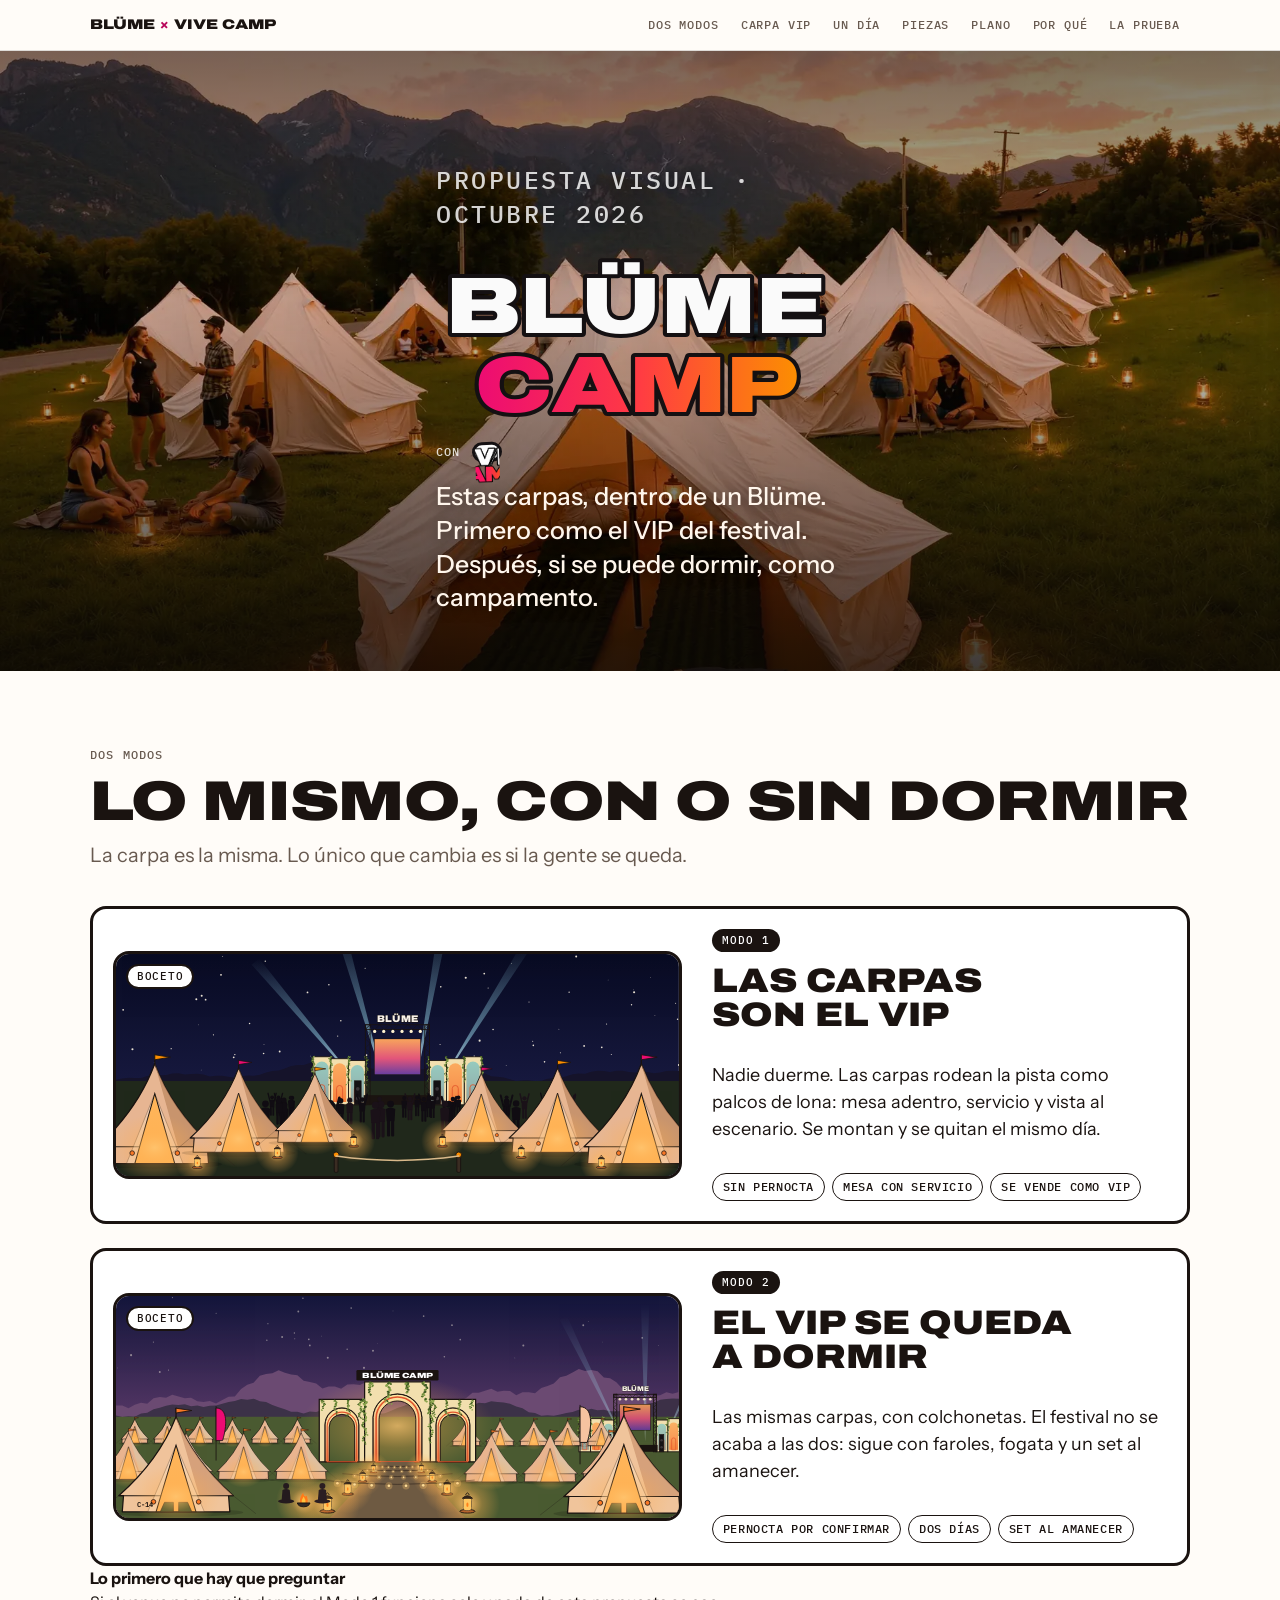
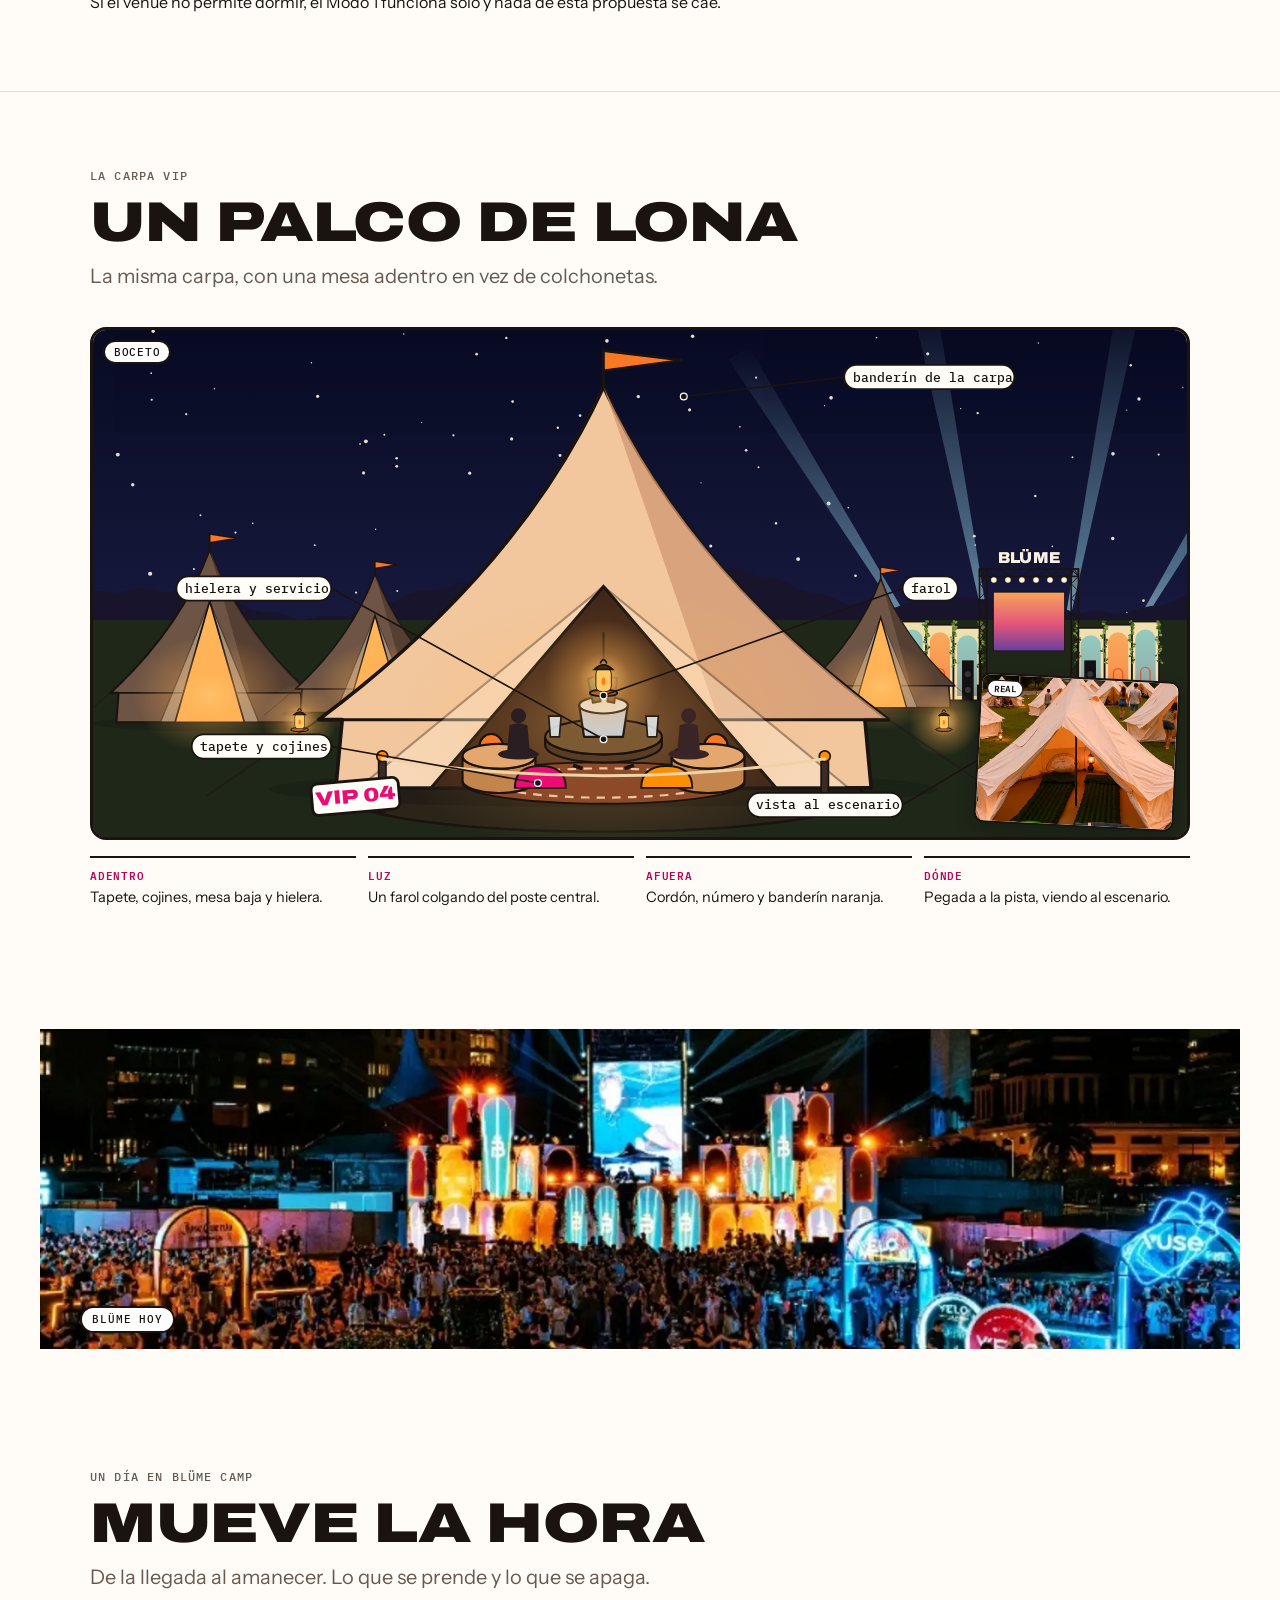
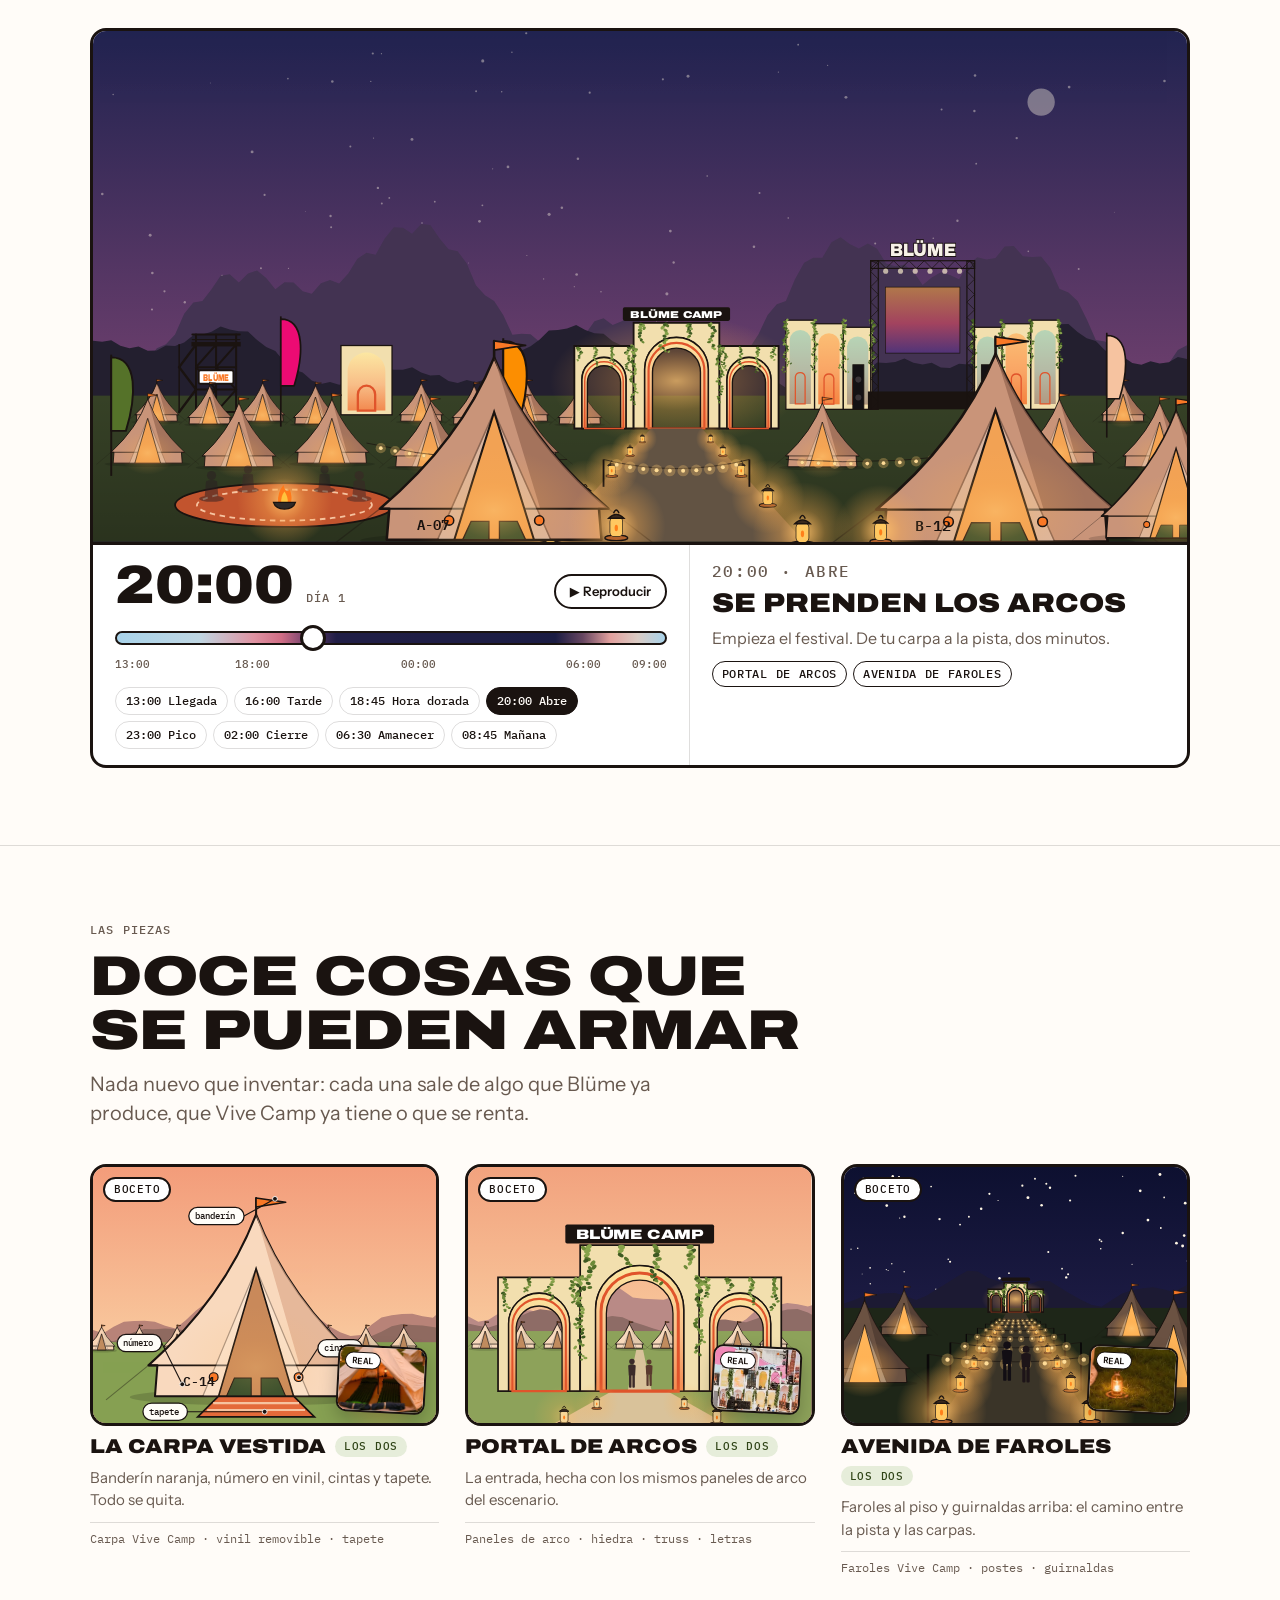
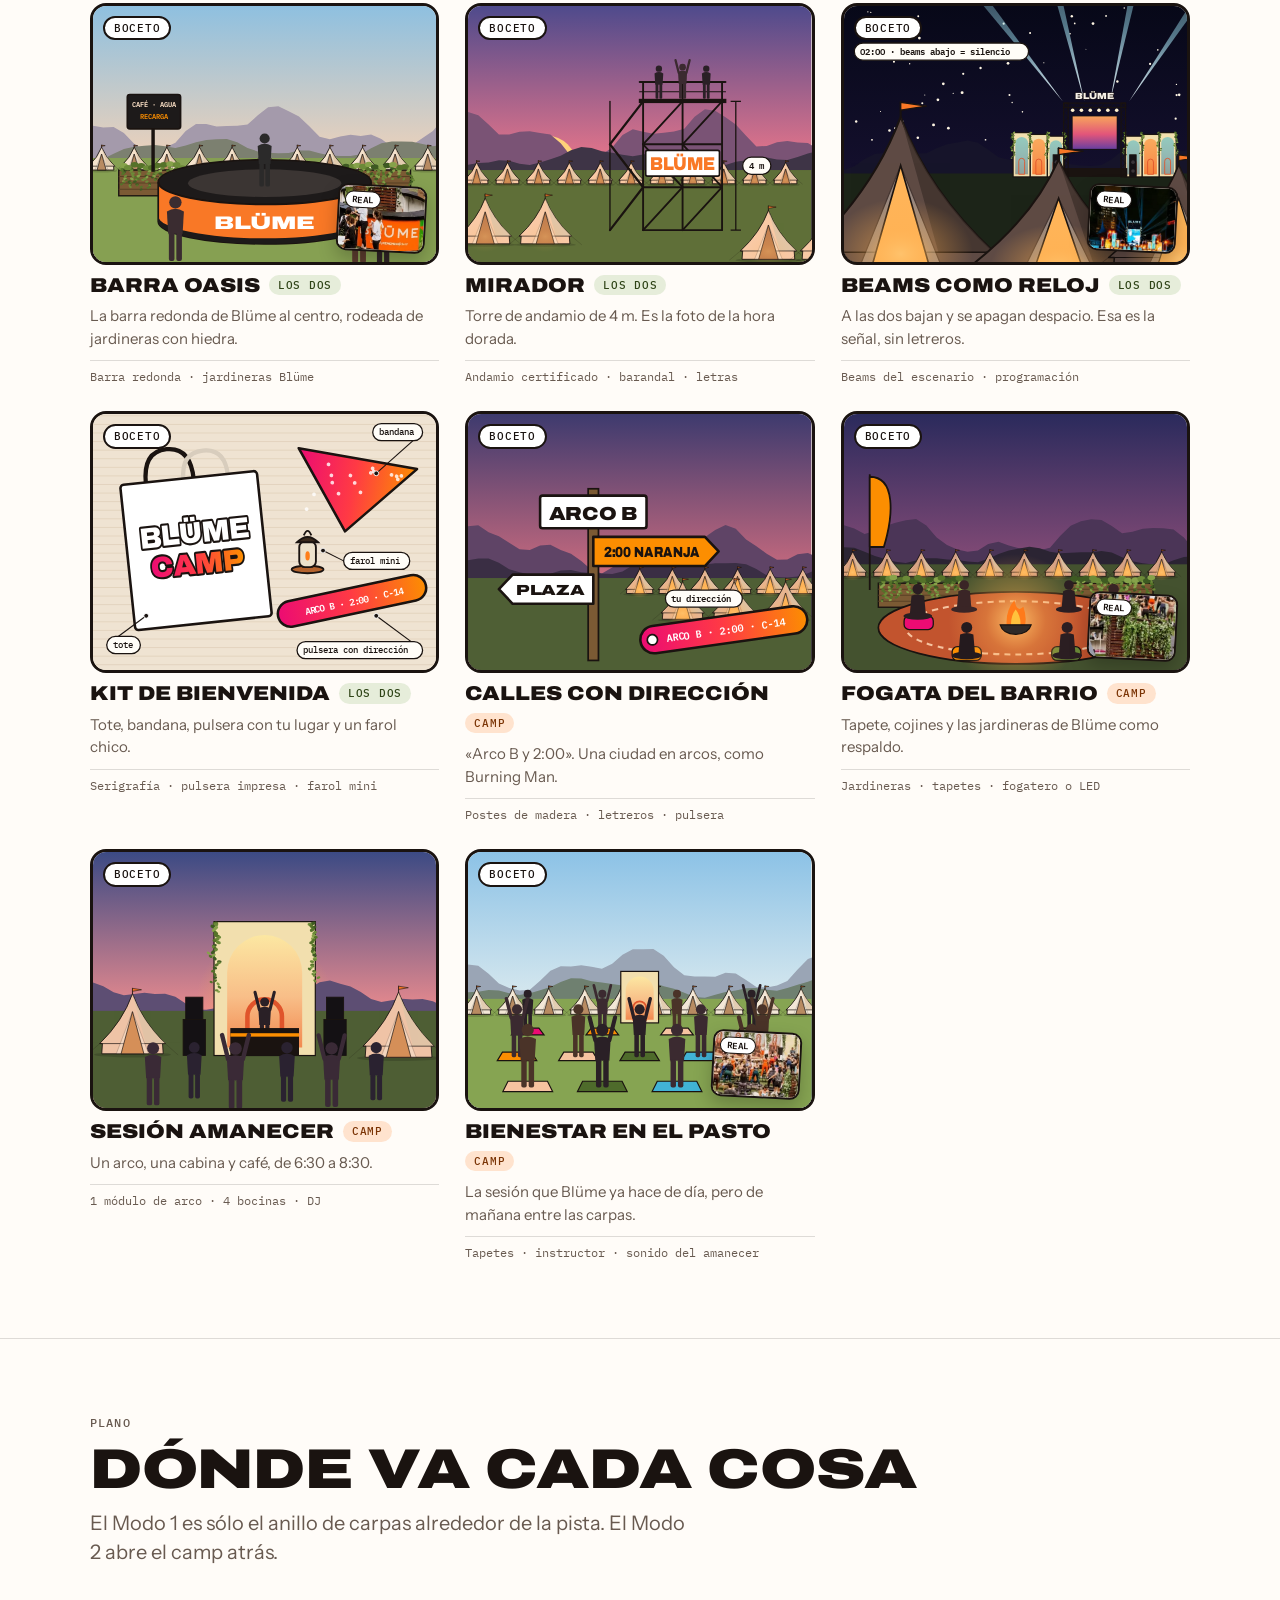
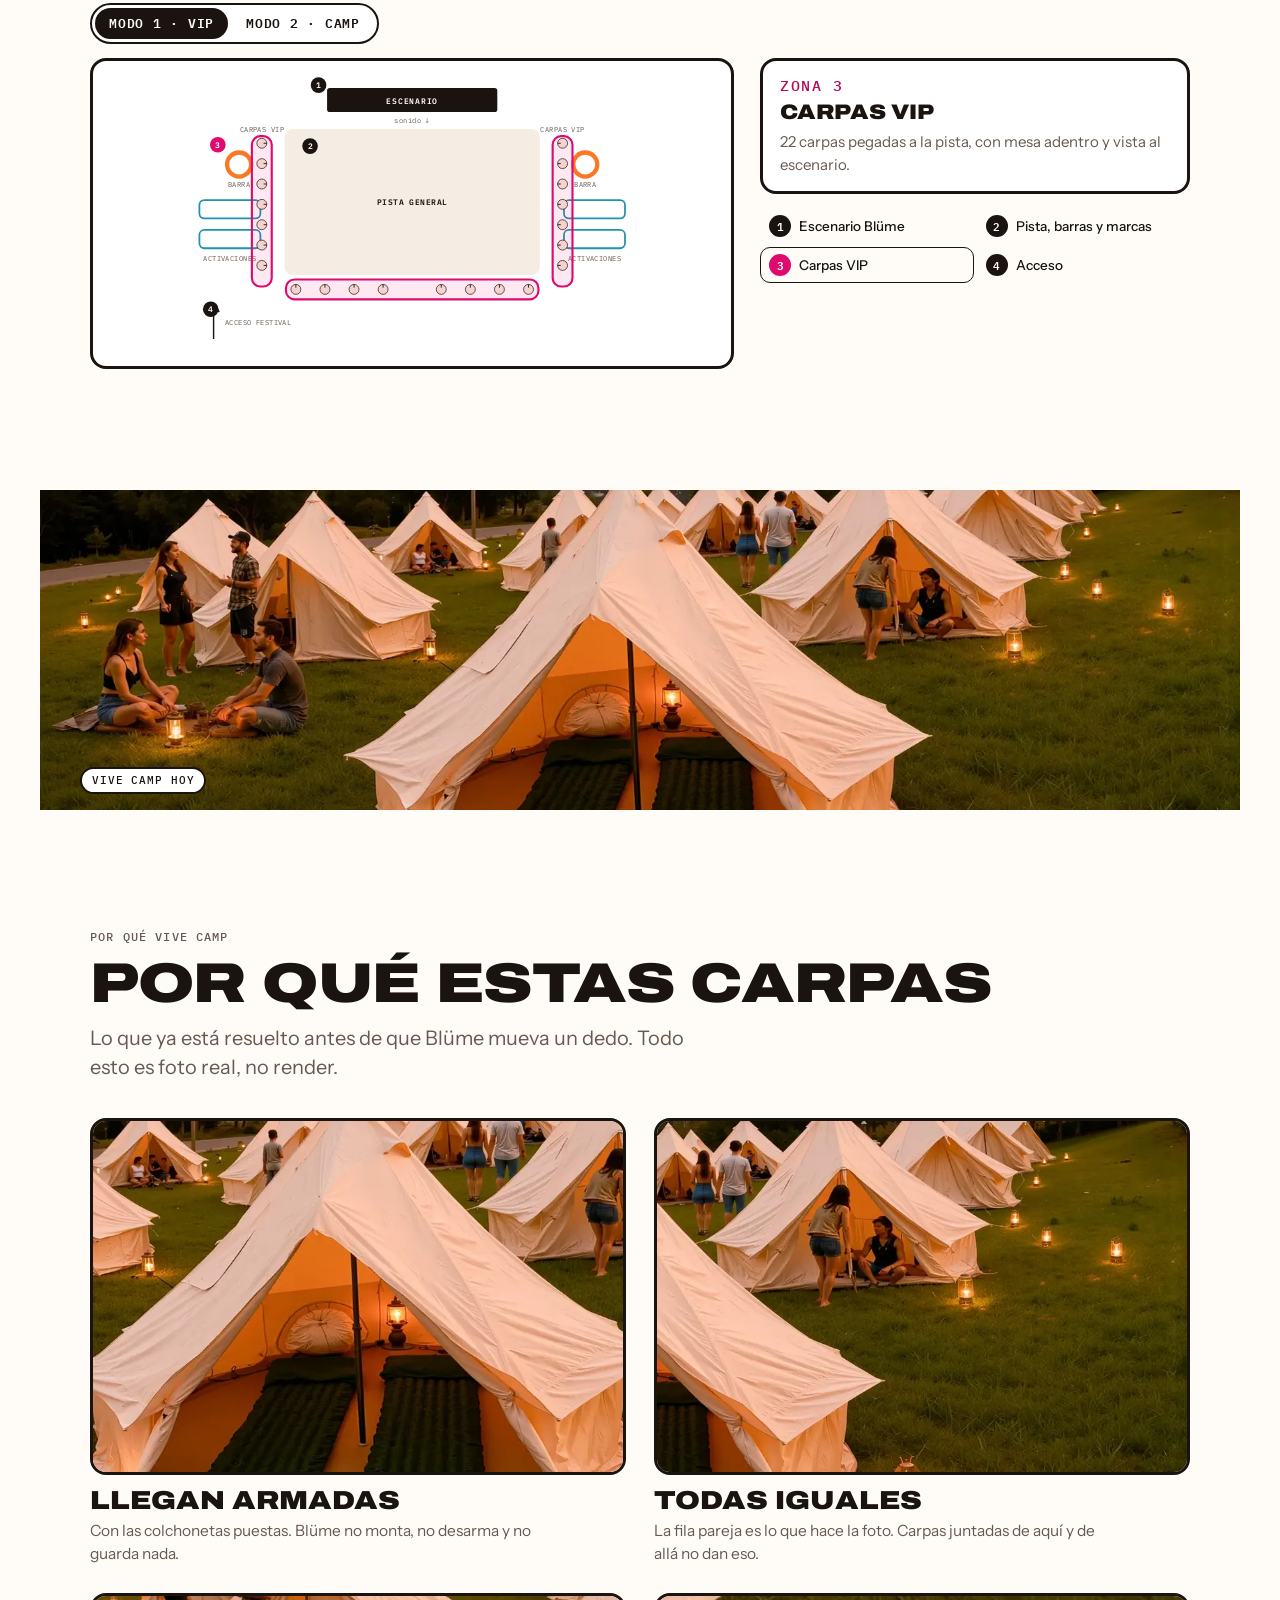
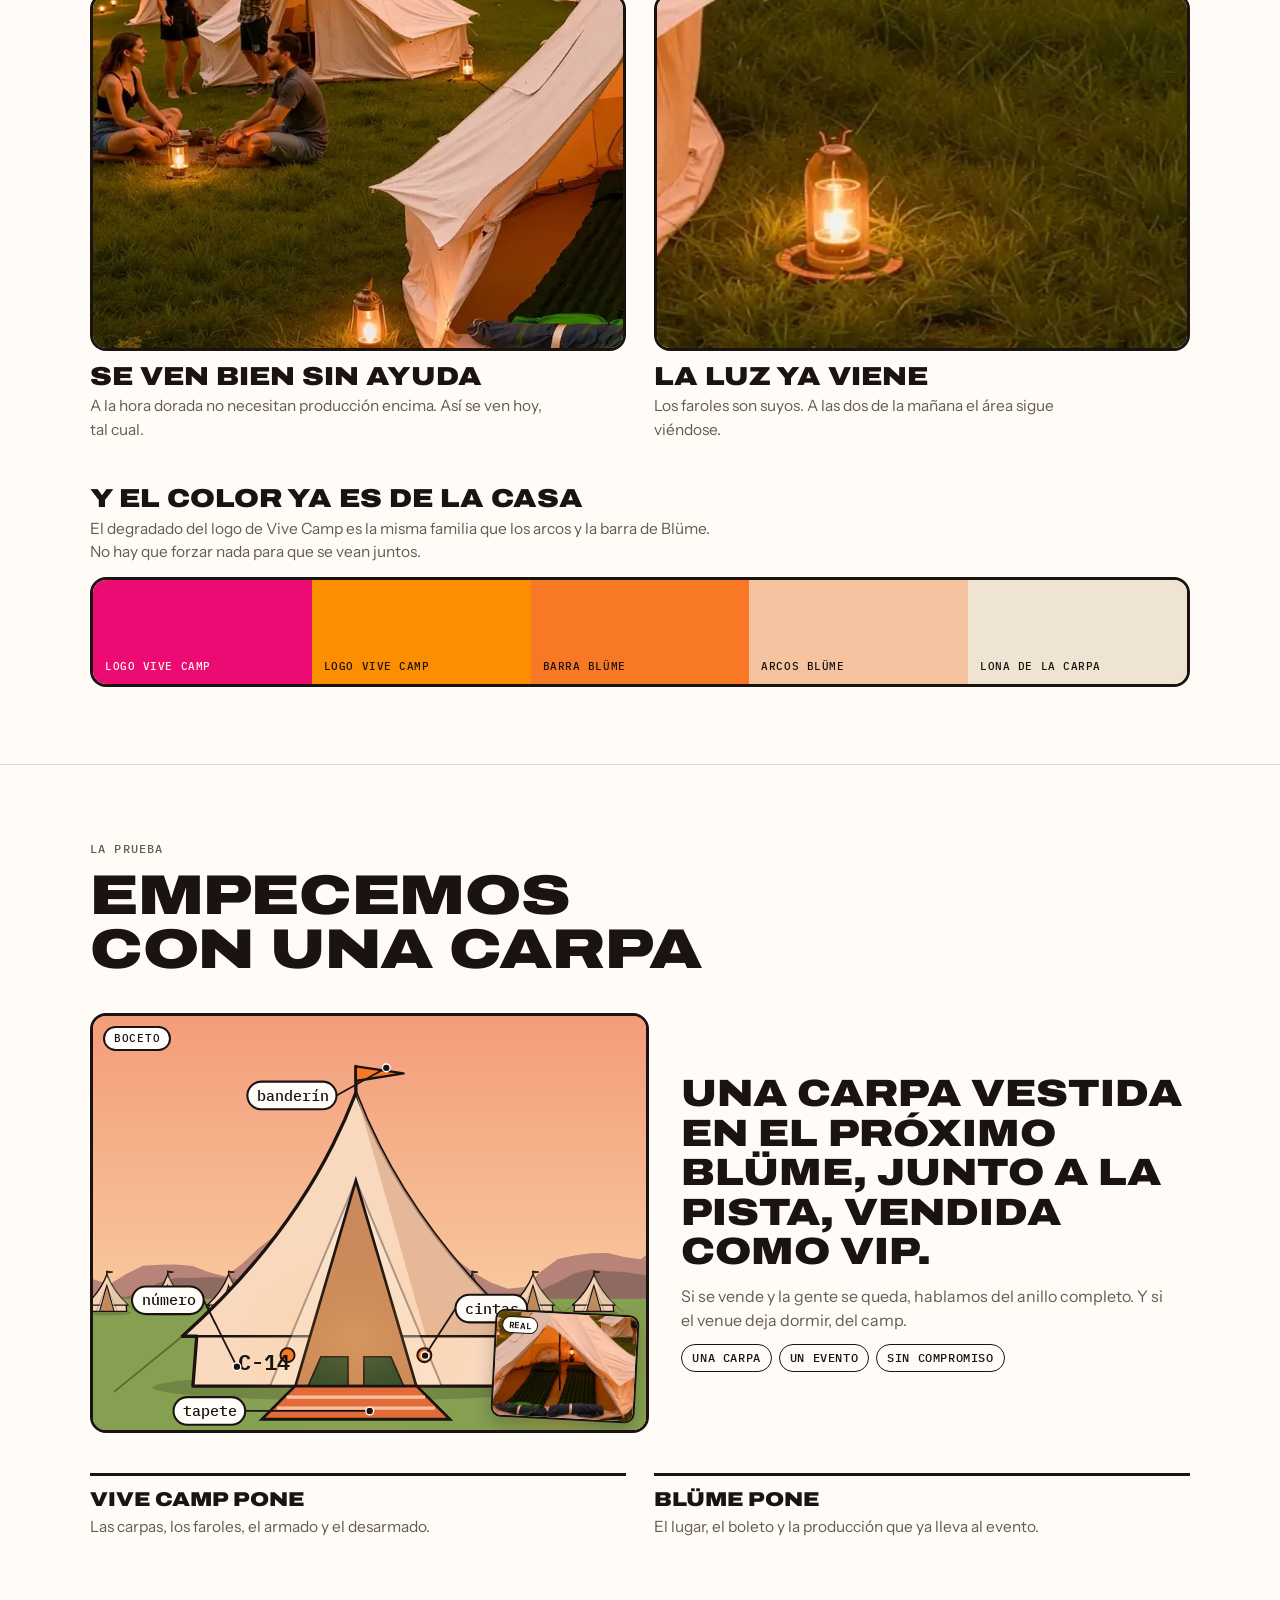
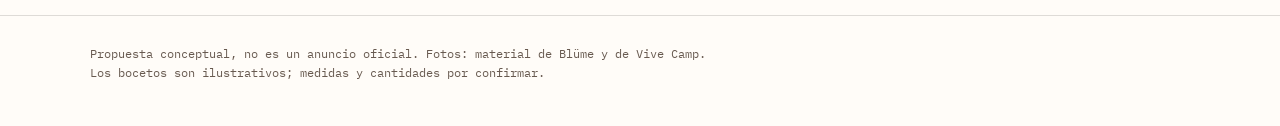
==== commit 1be9be79: "Close the deck on why Vive Camp, not on naming options Replaces the naming options, the three next s" ====
--- a/blume-x-vivecamp/index.html
+++ b/blume-x-vivecamp/index.html
@@ -217,23 +217,33 @@
 .zone-list button[aria-pressed="true"]{border-color:var(--line)}
 .zone-list button[aria-pressed="true"] i{background:var(--magenta);color:#FFFFFF}
 
-/* Identidad */
-.lockups{display:grid;grid-template-columns:repeat(3,minmax(0,1fr));gap:clamp(16px,2.2vw,26px)}
-.lk{display:grid;gap:10px;align-content:start;min-width:0}
-.lk-vis{position:relative;border:var(--sw) solid var(--line);border-radius:var(--r);background:var(--surface);aspect-ratio:16/10;display:grid;place-items:center;padding:7%}
-.lk-vis svg{width:100%;height:auto;max-height:100%}
-.lk h3{font:900 17px/1.1 var(--f-display);font-stretch:115%;text-transform:uppercase;display:flex;gap:9px;align-items:center;flex-wrap:wrap}
-.lk p{font-size:14.5px;color:var(--muted)}
-.reco{font:600 10px/1 var(--f-mono);letter-spacing:.07em;text-transform:uppercase;background:var(--ink);color:var(--bg);border-radius:999px;padding:5px 8px}
-
-/* Cierre */
-.cierre{display:grid;grid-template-columns:repeat(3,minmax(0,1fr));gap:clamp(16px,2.4vw,30px)}
-.cierre div{display:grid;gap:7px;align-content:start;border-top:var(--sw) solid var(--line);padding-top:12px}
-.cierre b{font:900 18px/1.05 var(--f-display);font-stretch:115%;text-transform:uppercase}
-.cierre p{font-size:15px;color:var(--muted)}
-.flag-note{border:2px dashed var(--magenta);border-radius:var(--r);padding:14px 16px;display:grid;gap:5px;max-width:62ch;margin-top:clamp(20px,3vw,30px)}
-.flag-note b{font:600 11px/1.3 var(--f-mono);text-transform:uppercase;letter-spacing:.08em;color:var(--magenta-text)}
-.flag-note p{font-size:15.5px}
+/* Por qué estas carpas */
+.proofs{display:grid;grid-template-columns:repeat(2,minmax(0,1fr));gap:clamp(16px,2.4vw,28px)}
+.proof{margin:0;display:grid;gap:12px;min-width:0}
+.proof img{width:100%;aspect-ratio:3/2;object-fit:cover;border:var(--sw) solid var(--line);border-radius:var(--r)}
+.proof figcaption{display:grid;gap:5px}
+.proof b{font:900 clamp(20px,2.4vw,26px)/1.03 var(--f-display);font-stretch:118%;text-transform:uppercase}
+.proof span{font-size:15.5px;color:var(--muted);max-width:46ch}
+.paleta{margin-top:clamp(28px,4vw,44px);display:grid;gap:14px}
+.pal-h{display:grid;gap:5px}
+.pal-h b{font:900 clamp(20px,2.4vw,26px)/1.03 var(--f-display);font-stretch:118%;text-transform:uppercase}
+.pal-h span{font-size:15.5px;color:var(--muted);max-width:62ch}
+.sw-row{display:grid;grid-template-columns:repeat(5,minmax(0,1fr));border:var(--sw) solid var(--line);border-radius:var(--r);overflow:hidden;list-style:none;margin:0;padding:0}
+.sw-row li{min-height:104px;display:flex;align-items:flex-end;padding:11px 12px;min-width:0}
+.sw-row span{font:500 11px/1.3 var(--f-mono);text-transform:uppercase;letter-spacing:.05em}
+.sw-row .dk span{color:#FFF8F0}
+.sw-row .lt span{color:#1A1310}
+
+/* La prueba */
+.deal{display:grid;grid-template-columns:minmax(0,1.1fr) minmax(0,1fr);gap:clamp(18px,2.6vw,32px);align-items:center}
+.deal .vis{--ar:4/3}
+.deal-txt{display:grid;gap:12px;min-width:0}
+.deal .big{font:900 clamp(24px,3.2vw,38px)/1.04 var(--f-display);font-stretch:118%;text-transform:uppercase}
+.deal-txt p+p{font-size:16px;color:var(--muted);max-width:44ch}
+.split{display:grid;grid-template-columns:repeat(2,minmax(0,1fr));gap:clamp(16px,2.4vw,28px);margin-top:clamp(26px,3.6vw,40px)}
+.split div{border-top:var(--sw) solid var(--line);padding-top:13px;display:grid;gap:5px}
+.split b{font:900 20px/1.04 var(--f-display);font-stretch:118%;text-transform:uppercase}
+.split p{font-size:15.5px;color:var(--muted)}
 
 footer{border-top:1px solid var(--hair);padding-block:28px 44px}
 footer p{font:400 12px/1.6 var(--f-mono);color:var(--muted);max-width:90ch}
@@ -245,13 +255,16 @@
 }
 @media (max-width:980px){
   .vipgrid{grid-template-columns:repeat(2,minmax(0,1fr))}
-  .gal,.lockups,.cierre{grid-template-columns:repeat(2,minmax(0,1fr))}
+  .gal{grid-template-columns:repeat(2,minmax(0,1fr))}
+  .deal{grid-template-columns:minmax(0,1fr)}
   .plan-layout{grid-template-columns:minmax(0,1fr)}
   .scene-ui{grid-template-columns:minmax(0,1fr)}
   .scene-ctl{border-right:0;border-bottom:1px solid var(--hair)}
 }
 @media (max-width:620px){
-  .vipgrid,.gal,.lockups,.cierre,.zone-list{grid-template-columns:minmax(0,1fr)}
+  .vipgrid,.gal,.zone-list,.proofs,.split{grid-template-columns:minmax(0,1fr)}
+  .sw-row{grid-template-columns:repeat(2,minmax(0,1fr))}
+  .sw-row li{min-height:76px}
   .scene{aspect-ratio:16/10}
   .hero-ph{min-height:min(84vh,560px)}
   .inset{width:34%}
@@ -270,7 +283,7 @@
   <div class="wrap topbar-in">
     <div class="brandmark">Blüme <span>×</span> Vive Camp</div>
     <nav class="topnav" aria-label="Secciones">
-      <a href="#modos">Dos modos</a><a href="#vip">Carpa VIP</a><a href="#dia">Un día</a><a href="#piezas">Piezas</a><a href="#plano">Plano</a><a href="#identidad">Identidad</a>
+      <a href="#modos">Dos modos</a><a href="#vip">Carpa VIP</a><a href="#dia">Un día</a><a href="#piezas">Piezas</a><a href="#plano">Plano</a><a href="#porque">Por qué</a><a href="#prueba">La prueba</a>
     </nav>
   </div>
 </div>
@@ -431,12 +444,6 @@
         <p>«Arco B y 2:00». Una ciudad en arcos, como Burning Man.</p>
         <p class="parts">Postes de madera · letreros · pulsera</p>
       </article>
-      <article class="card" id="p-barrios">
-        <figure class="vis" data-sketch="barrios" data-label="Boceto de banderas de barrio"><figcaption class="chip-cap">Boceto</figcaption></figure>
-        <h4>Barrios de color <span class="tag t-camp">Camp</span></h4>
-        <p>Cuatro colores y cuatro banderas de 6 m para no perderte.</p>
-        <p class="parts">Banderas tipo pluma · lastre</p>
-      </article>
       <article class="card" id="p-fogata">
         <figure class="vis" data-sketch="fogata" data-label="Boceto de la fogata del barrio"><figcaption class="chip-cap">Boceto</figcaption><figure class="inset"><img src="img/c-jardineras.webp" alt="Jardineras de madera con hiedra reales de Blüme" loading="lazy"><figcaption>Real</figcaption></figure></figure>
         <h4>Fogata del barrio <span class="tag t-camp">Camp</span></h4>
@@ -484,31 +491,64 @@
 
 <figure class="band"><img src="img/band-carpas.webp" alt="Hilera de carpas de Vive Camp al atardecer" loading="lazy" width="1700" height="595"><figcaption>Vive Camp hoy</figcaption></figure>
 
-<section id="identidad">
+<section id="porque">
   <div class="wrap">
     <div class="sec-head">
-      <p class="eyebrow">Identidad</p>
-      <h2 class="display">Tres nombres</h2>
-      <p class="lede">Los tres usan la letra del logo de Vive Camp y el naranja de Blüme.</p>
-    </div>
-    <div class="lockups">
-      <div class="lk"><div class="lk-vis" data-lockup="a"></div><h3>Blüme Camp <span class="reco">Recomendado</span></h3><p>Corto. Cabe en pulsera, banderín y letrero.</p></div>
-      <div class="lk"><div class="lk-vis" data-lockup="b"></div><h3>Vive Blüme</h3><p>Funciona mejor como frase de campaña.</p></div>
-      <div class="lk"><div class="lk-vis" data-lockup="c"></div><h3>Blüme × Vive Camp</h3><p>Para boletos, prensa y marcas aliadas.</p></div>
+      <p class="eyebrow">Por qué Vive Camp</p>
+      <h2 class="display">Por qué estas carpas</h2>
+      <p class="lede">Lo que ya está resuelto antes de que Blüme mueva un dedo. Todo esto es foto real, no render.</p>
+    </div>
+    <div class="proofs">
+      <figure class="proof">
+        <img src="img/c-carpa-abierta.webp" alt="Carpa de Vive Camp abierta, con dos colchonetas puestas" loading="lazy">
+        <figcaption><b>Llegan armadas</b><span>Con las colchonetas puestas. Blüme no monta, no desarma y no guarda nada.</span></figcaption>
+      </figure>
+      <figure class="proof">
+        <img src="img/c-hilera.webp" alt="Hilera de carpas iguales de Vive Camp sobre el pasto" loading="lazy">
+        <figcaption><b>Todas iguales</b><span>La fila pareja es lo que hace la foto. Carpas juntadas de aquí y de allá no dan eso.</span></figcaption>
+      </figure>
+      <figure class="proof">
+        <img src="img/c-grupo.webp" alt="Gente sentada en el pasto entre carpas a la hora dorada" loading="lazy">
+        <figcaption><b>Se ven bien sin ayuda</b><span>A la hora dorada no necesitan producción encima. Así se ven hoy, tal cual.</span></figcaption>
+      </figure>
+      <figure class="proof">
+        <img src="img/c-farol.webp" alt="Farol encendido en el pasto junto a una carpa" loading="lazy">
+        <figcaption><b>La luz ya viene</b><span>Los faroles son suyos. A las dos de la mañana el área sigue viéndose.</span></figcaption>
+      </figure>
+    </div>
+    <div class="paleta">
+      <div class="pal-h">
+        <b>Y el color ya es de la casa</b>
+        <span>El degradado del logo de Vive Camp es la misma familia que los arcos y la barra de Blüme. No hay que forzar nada para que se vean juntos.</span>
+      </div>
+      <ul class="sw-row">
+        <li class="dk" style="background:#EC0B73"><span>Logo Vive Camp</span></li>
+        <li class="lt" style="background:#FC8E01"><span>Logo Vive Camp</span></li>
+        <li class="lt" style="background:#F97826"><span>Barra Blüme</span></li>
+        <li class="lt" style="background:#F6C3A0"><span>Arcos Blüme</span></li>
+        <li class="lt" style="background:#EFE3D2"><span>Lona de la carpa</span></li>
+      </ul>
     </div>
   </div>
 </section>
 
-<section id="sigue">
+<section id="prueba">
   <div class="wrap">
     <div class="sec-head">
-      <p class="eyebrow">Qué sigue</p>
-      <h2 class="display">Tres pasos</h2>
-    </div>
-    <div class="cierre">
-      <div><b>Preguntar</b><p>Si el venue permite pernocta. De ahí depende si es Modo 1 o los dos.</p></div>
-      <div><b>Vestir una carpa</b><p>Una sola, con banderín, número, tapete y farol. Foto real en hora dorada.</p></div>
-      <div><b>Medir</b><p>Los paneles de arco del escenario y el inventario de carpas para las fechas.</p></div>
+      <p class="eyebrow">La prueba</p>
+      <h2 class="display">Empecemos con una carpa</h2>
+    </div>
+    <div class="deal">
+      <figure class="vis" data-sketch="carpa" data-label="Boceto de una carpa vestida"><figcaption class="chip-cap">Boceto</figcaption><figure class="inset"><img src="img/c-carpa.webp" alt="Carpa real de Vive Camp" loading="lazy"><figcaption>Real</figcaption></figure></figure>
+      <div class="deal-txt">
+        <p class="big">Una carpa vestida en el próximo Blüme, junto a la pista, vendida como VIP.</p>
+        <p>Si se vende y la gente se queda, hablamos del anillo completo. Y si el venue deja dormir, del camp.</p>
+        <ul class="chips"><li>Una carpa</li><li>Un evento</li><li>Sin compromiso</li></ul>
+      </div>
+    </div>
+    <div class="split">
+      <div><b>Vive Camp pone</b><p>Las carpas, los faroles, el armado y el desarmado.</p></div>
+      <div><b>Blüme pone</b><p>El lugar, el boleto y la producción que ya lleva al evento.</p></div>
     </div>
   </div>
 </section>
@@ -816,18 +856,6 @@
     s+=lantern({x:336,y:276,s:28,glow:.6,p});
     s+=callout({x:212,y:38,tx:176,ty:58,t:'banderín',end:true})+callout({x:104,y:254,tx:80,ty:206,t:'número',end:true})+callout({x:240,y:246,tx:262,ty:212,t:'cintas'})+callout({x:200,y:286,tx:110,ty:286,t:'tapete',end:true});
     return wrapSVG(p,s,'Carpa Blüme');
-  },
-  barrios(p){
-    let s=sky(p,400,300,['#6FAEDC','#B9DCEE','#F2E6D2']);
-    s+=ridge({w:400,base:186,amp:66,seed:23,fill:'#97A3B6'})+ridge({w:400,base:190,amp:30,seed:29,fill:'#6D7E6C'});
-    s+=ground(186,400,300,'#80A04E');
-    s+=rowTents({y:204,from:8,to:400,step:30,w:22,p,seed:12,jitter:4});
-    const fl=[[60,'#EC0B73'],[160,'#FC8E01'],[255,'#F6C3A0'],[345,'#4E6B2B']];
-    fl.forEach(([x,c],i)=>{s+=flag({x,y:232+(i%2)*8,h:150,c});});
-    s+=rowTents({y:236,from:20,to:400,step:44,w:34,p,seed:13,jitter:6});
-    s+=rowTents({y:288,from:-10,to:420,step:84,w:62,p,seed:14,jitter:8});
-    ['MAGENTA','NARANJA','DURAZNO','HIEDRA'].forEach((t,i)=>{s+=pill({x:fl[i][0]-4,y:58+(i%2)*8,t});});
-    return wrapSVG(p,s,'Barrios de color');
   },
   avenida(p){
     let s=sky(p,400,300,['#0D1030','#1E1C45','#3B2A55']);
@@ -1054,14 +1082,6 @@
 });
 
 /* Lockups */
-function lockupSVG(kind,p){
-  const g=`<defs><linearGradient id="${p}g" x1="0" x2="1"><stop offset="0" stop-color="#EC0B73"/><stop offset=".5" stop-color="#FF3A44"/><stop offset="1" stop-color="#FC8E01"/></linearGradient></defs>`;
-  const st=`style="${DISPLAY}" stroke="#141012" stroke-linejoin="round" paint-order="stroke"`;
-  if(kind==='a')return `<svg viewBox="0 0 1000 430" role="img" aria-label="BLÜME CAMP">${g}<g ${st} stroke-width="20"><text x="24" y="206" font-size="196" textLength="930" lengthAdjust="spacingAndGlyphs" fill="#FAFAFA">BLÜME</text><text x="96" y="400" font-size="196" textLength="790" lengthAdjust="spacingAndGlyphs" fill="url(#${p}g)">CAMP</text></g></svg>`;
-  if(kind==='b')return `<svg viewBox="0 0 1000 430" role="img" aria-label="VIVE BLÜME">${g}<g ${st} stroke-width="20"><text x="110" y="206" font-size="196" textLength="760" lengthAdjust="spacingAndGlyphs" fill="#FAFAFA">VIVE</text><text x="24" y="400" font-size="196" textLength="930" lengthAdjust="spacingAndGlyphs" fill="url(#${p}g)">BLÜME</text></g></svg>`;
-  return `<svg viewBox="0 0 1000 300" role="img" aria-label="BLÜME por VIVE CAMP">${g}<g ${st} stroke-width="14"><text x="20" y="140" font-size="132" textLength="600" lengthAdjust="spacingAndGlyphs" fill="#FAFAFA">BLÜME</text></g><circle cx="740" cy="96" r="58" fill="url(#${p}g)" stroke="#141012" stroke-width="10"/><path d="M712,68 L768,124 M768,68 L712,124" stroke="#FFFFFF" stroke-width="14" stroke-linecap="round"/><g ${st} stroke-width="12"><text x="20" y="272" font-size="98" textLength="440" lengthAdjust="spacingAndGlyphs" fill="#FAFAFA">VIVE</text><text x="490" y="272" font-size="98" textLength="490" lengthAdjust="spacingAndGlyphs" fill="url(#${p}g)">CAMP</text></g></svg>`;
-}
-document.querySelectorAll('[data-lockup]').forEach(el=>{el.innerHTML=lockupSVG(el.dataset.lockup,'lk'+(uid++)+'-');});
 
 /* ---------- Escena: un día ---------- */
 const scene=document.getElementById('scene');
@@ -1138,11 +1158,11 @@
 function keyAt(t,prop){for(let i=0;i<KEYS.length-1;i++){const a=KEYS[i],b=KEYS[i+1];if(t>=a.t&&t<=b.t){return mix(a[prop],b[prop],(t-a.t)/(b.t-a.t));}}return KEYS[0][prop];}
 function scal(t,arr){for(let i=0;i<arr.length-1;i++){const a=arr[i],b=arr[i+1];if(t>=a[0]&&t<=b[0])return a[1]+(b[1]-a[1])*((t-a[0])/(b[0]-a[0]||1));}return 0;}
 
-const PIECES={portal:'Portal de Arcos',calles:'Calles con dirección',kit:'Kit de bienvenida',carpa:'Carpa Blüme',barrios:'Barrios de color',avenida:'Avenida de faroles',fogata:'Fogata del barrio',oasis:'Barra Oasis',mirador:'Mirador',beams:'Beams como reloj',amanecer:'Sesión Amanecer',bienestar:'Bienestar en el pasto'};
+const PIECES={portal:'Portal de Arcos',calles:'Calles con dirección',kit:'Kit de bienvenida',carpa:'La carpa vestida',avenida:'Avenida de faroles',fogata:'Fogata del barrio',oasis:'Barra Oasis',mirador:'Mirador',beams:'Beams como reloj',amanecer:'Sesión Amanecer',bienestar:'Bienestar en el pasto'};
 const EVENTS=[
   {t:13,k:'Llegada',title:'Check-in',txt:'Pulsera con tu lugar y kit de bienvenida. La carpa ya está puesta.',p:['kit','carpa']},
   {t:16,k:'Tarde',title:'Sombra y barra',txt:'Lounge a la sombra y la barra redonda abierta.',p:['fogata','oasis']},
-  {t:18.75,k:'Hora dorada',title:'La foto del día',txt:'Todos al Mirador: carpas, montaña y atardecer.',p:['mirador','barrios']},
+  {t:18.75,k:'Hora dorada',title:'La foto del día',txt:'Todos al Mirador: carpas, montaña y atardecer.',p:['mirador','carpa']},
   {t:20,k:'Abre',title:'Se prenden los arcos',txt:'Empieza el festival. De tu carpa a la pista, dos minutos.',p:['portal','avenida']},
   {t:23,k:'Pico',title:'Beams sobre las carpas',txt:'La luz del escenario barre también el área de carpas.',p:['beams']},
   {t:26,k:'Cierre',title:'Los beams bajan',txt:'Señal de silencio. Los faroles te llevan de regreso.',p:['beams','avenida']},
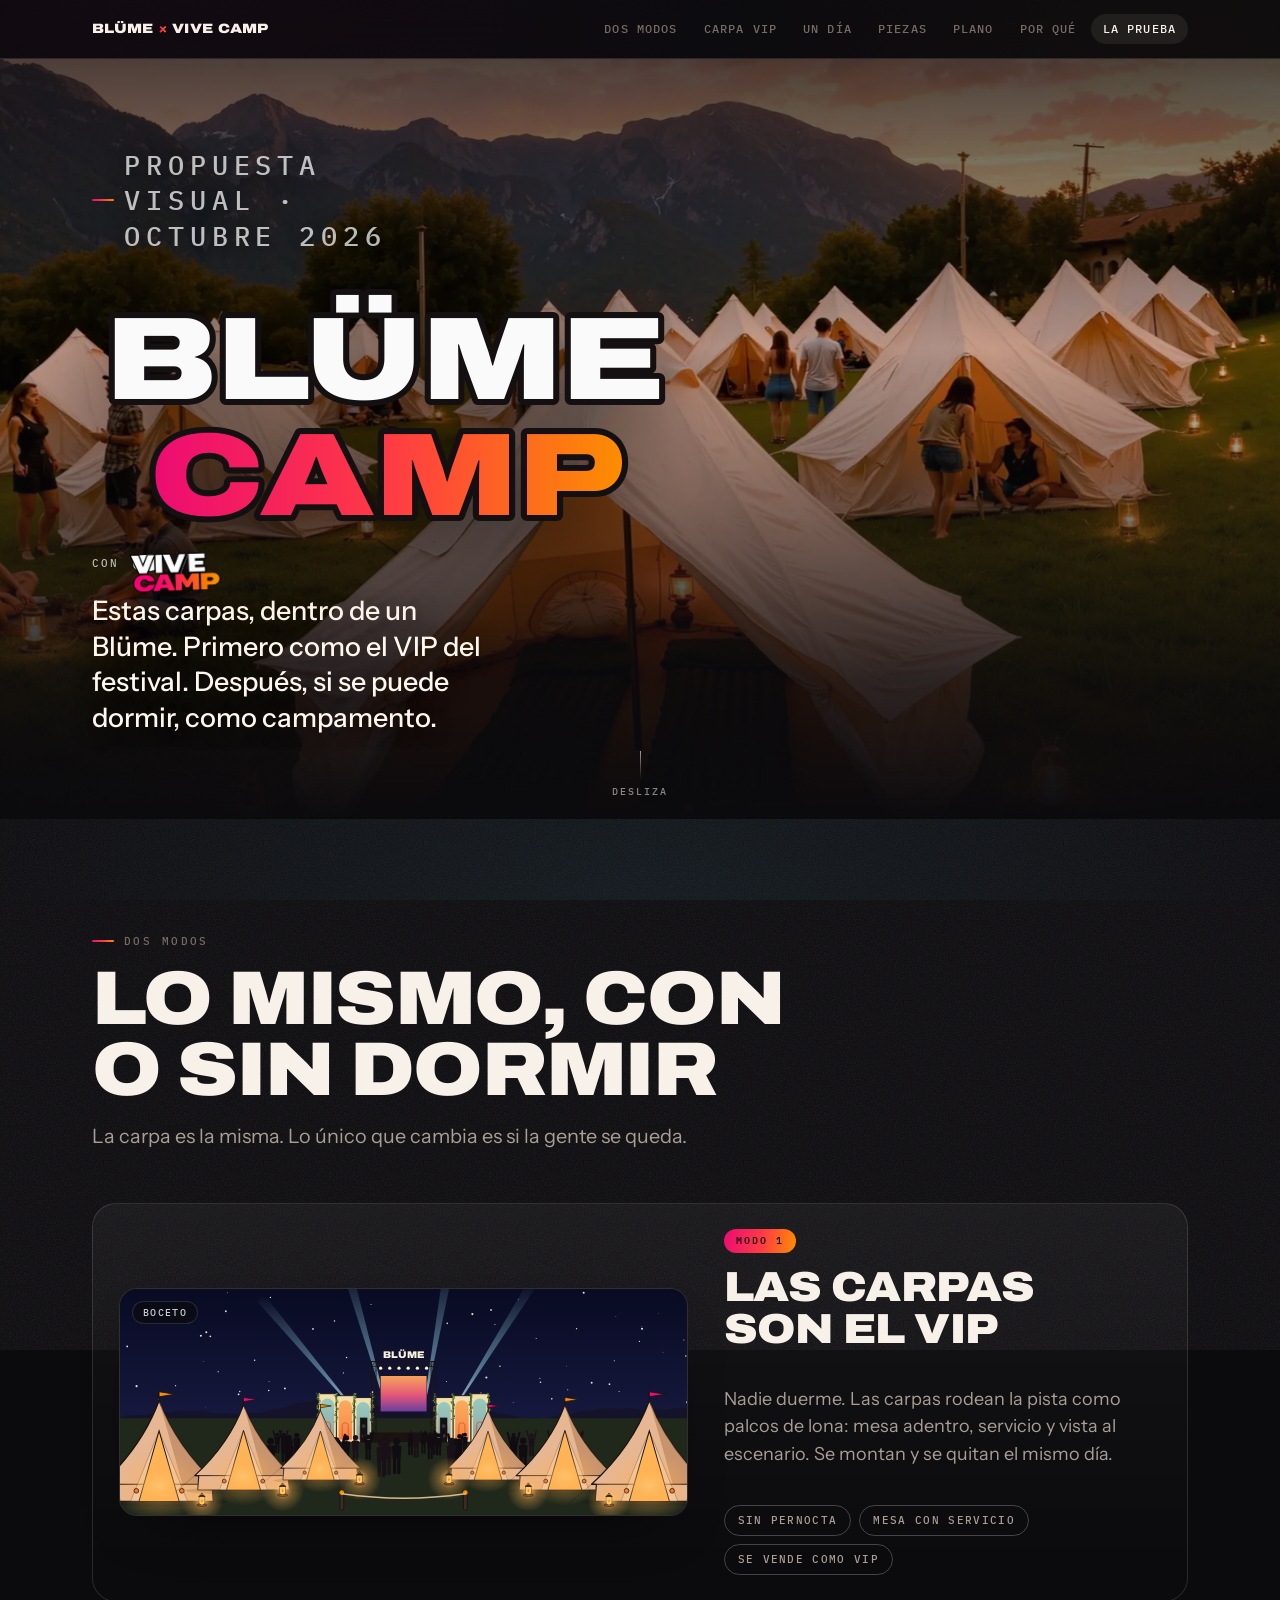
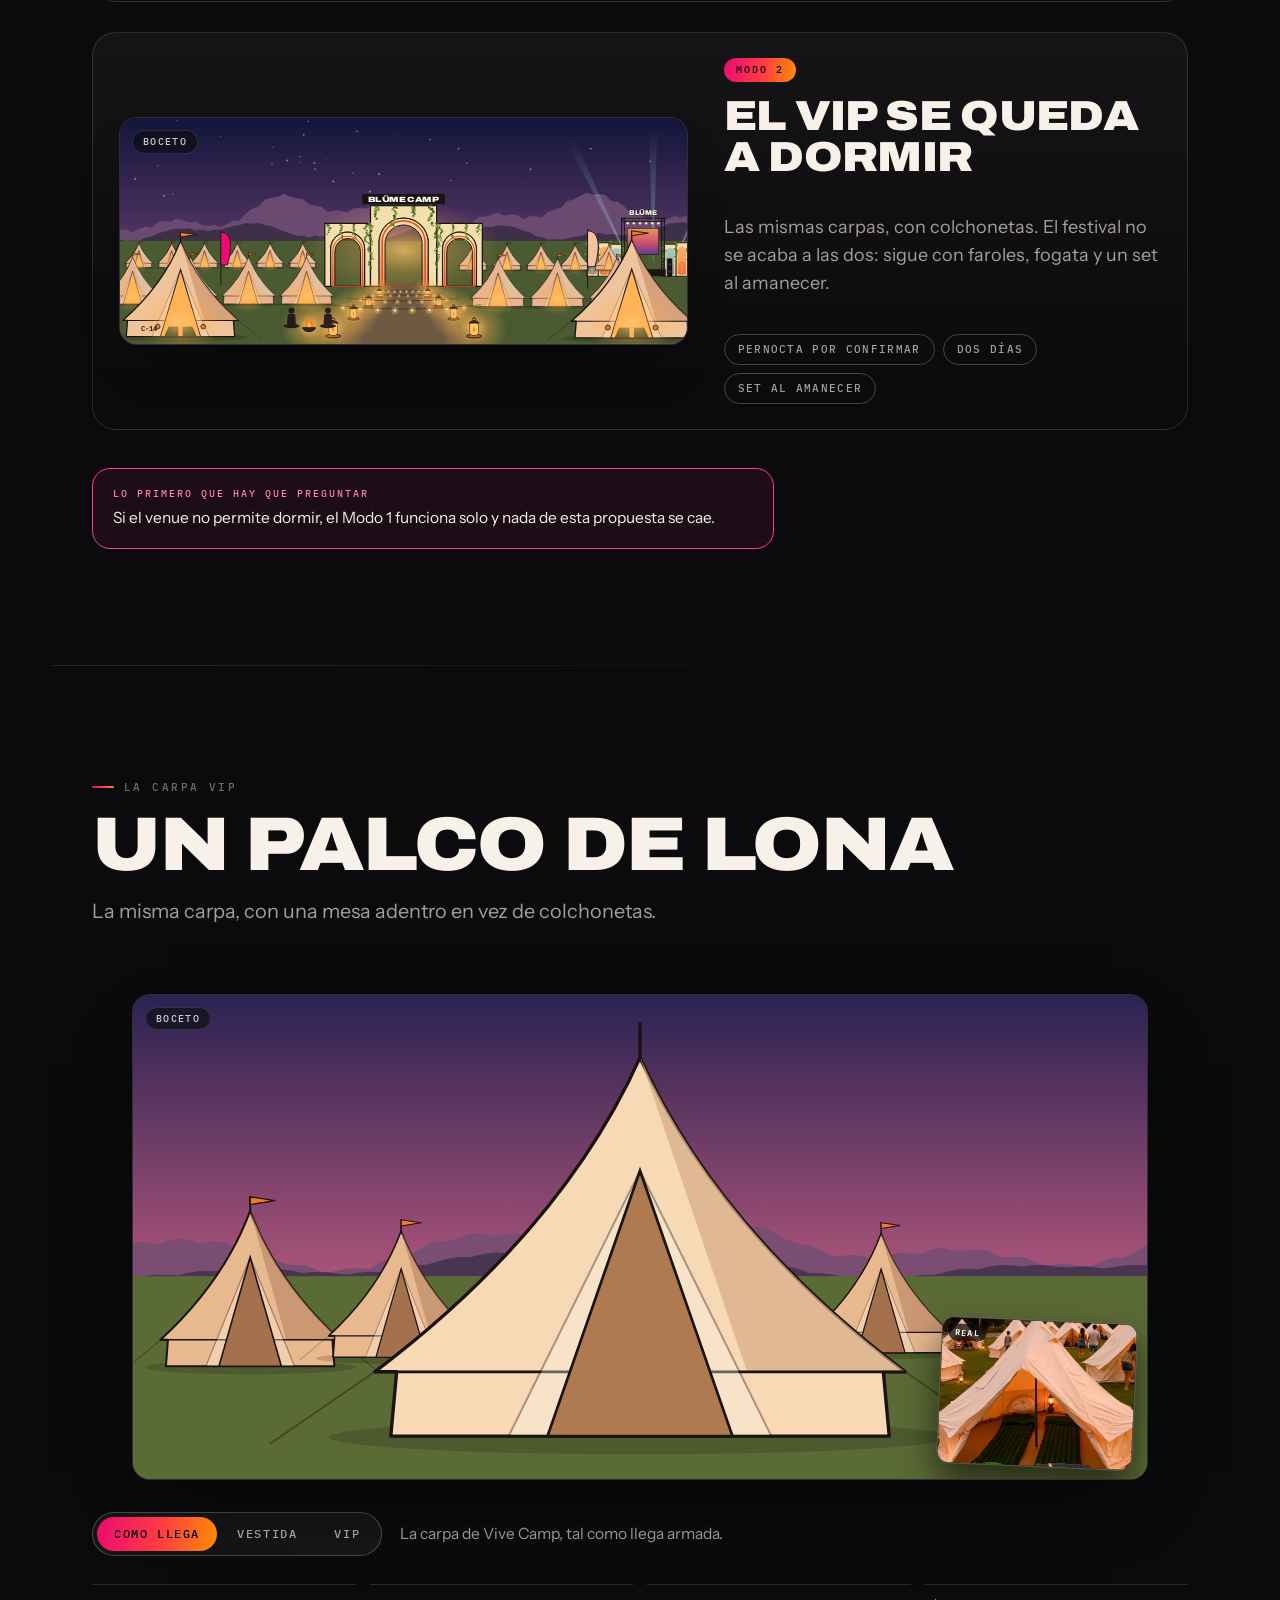
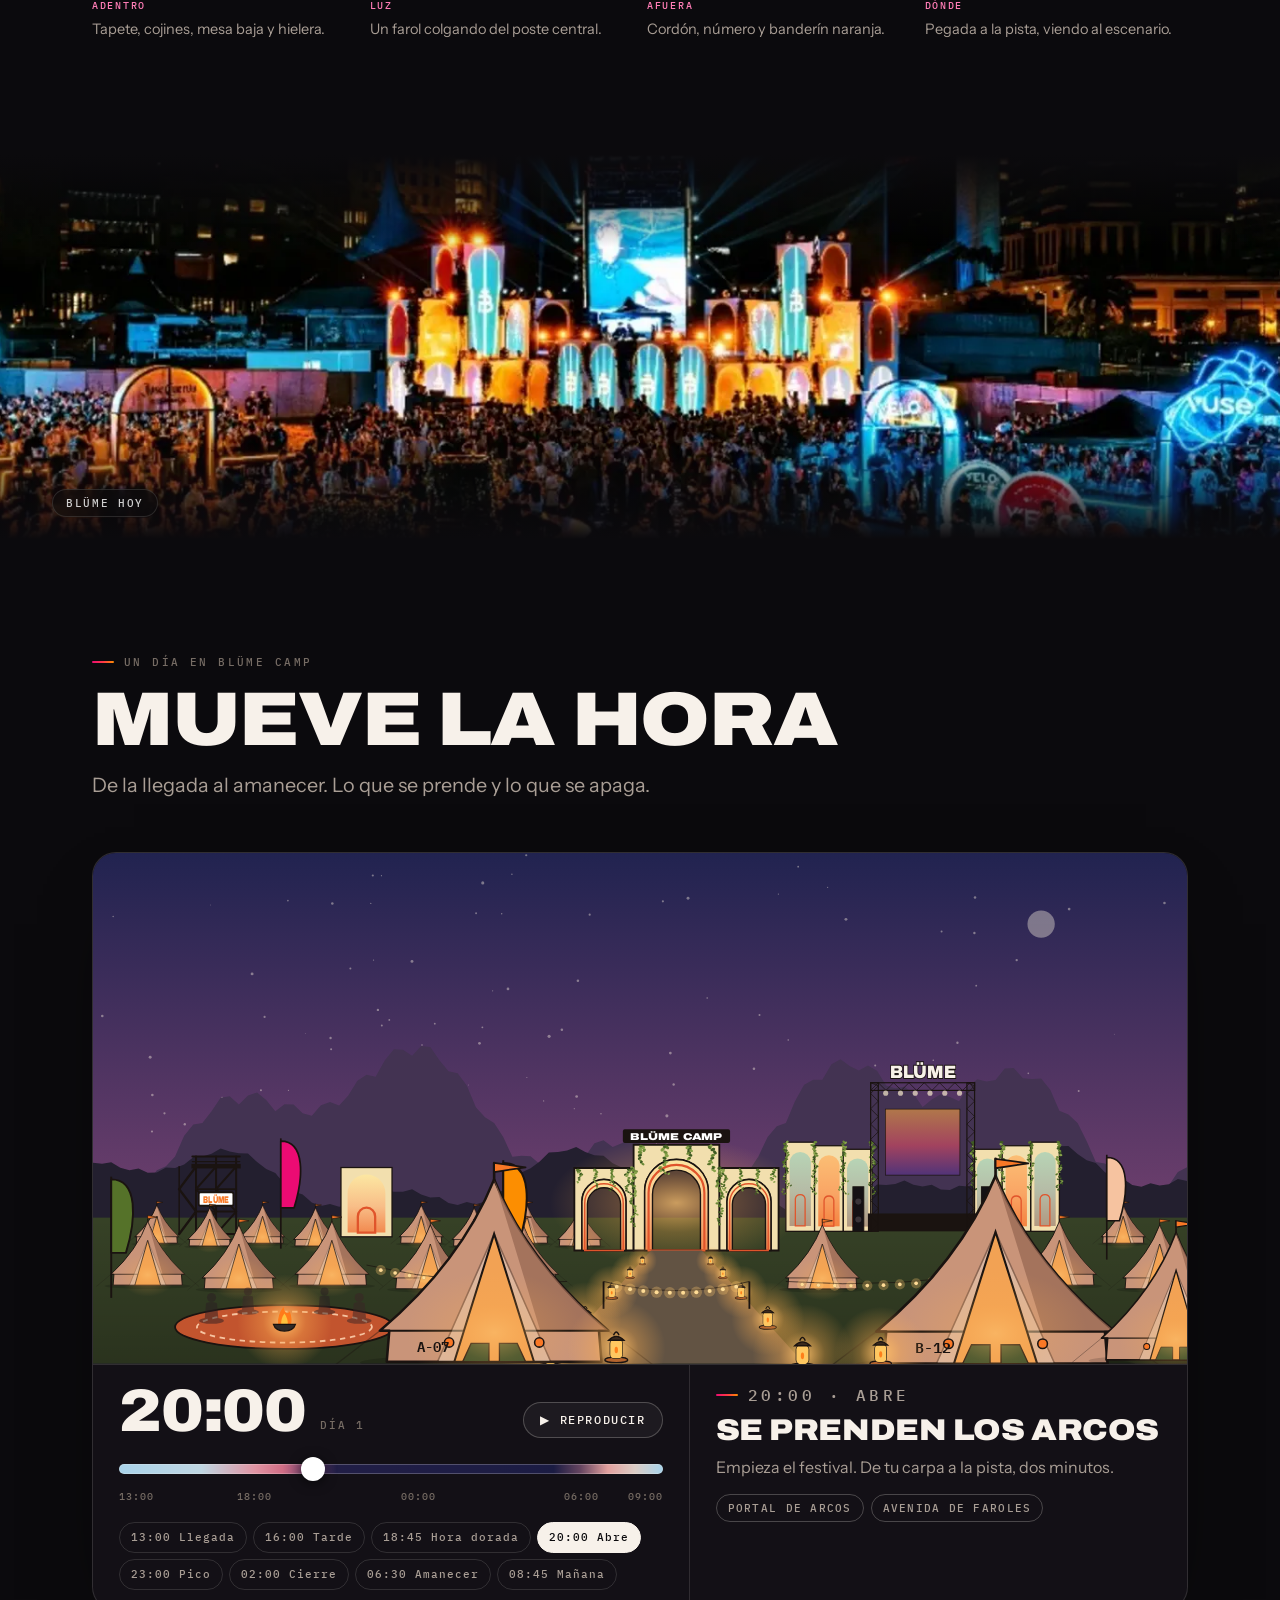
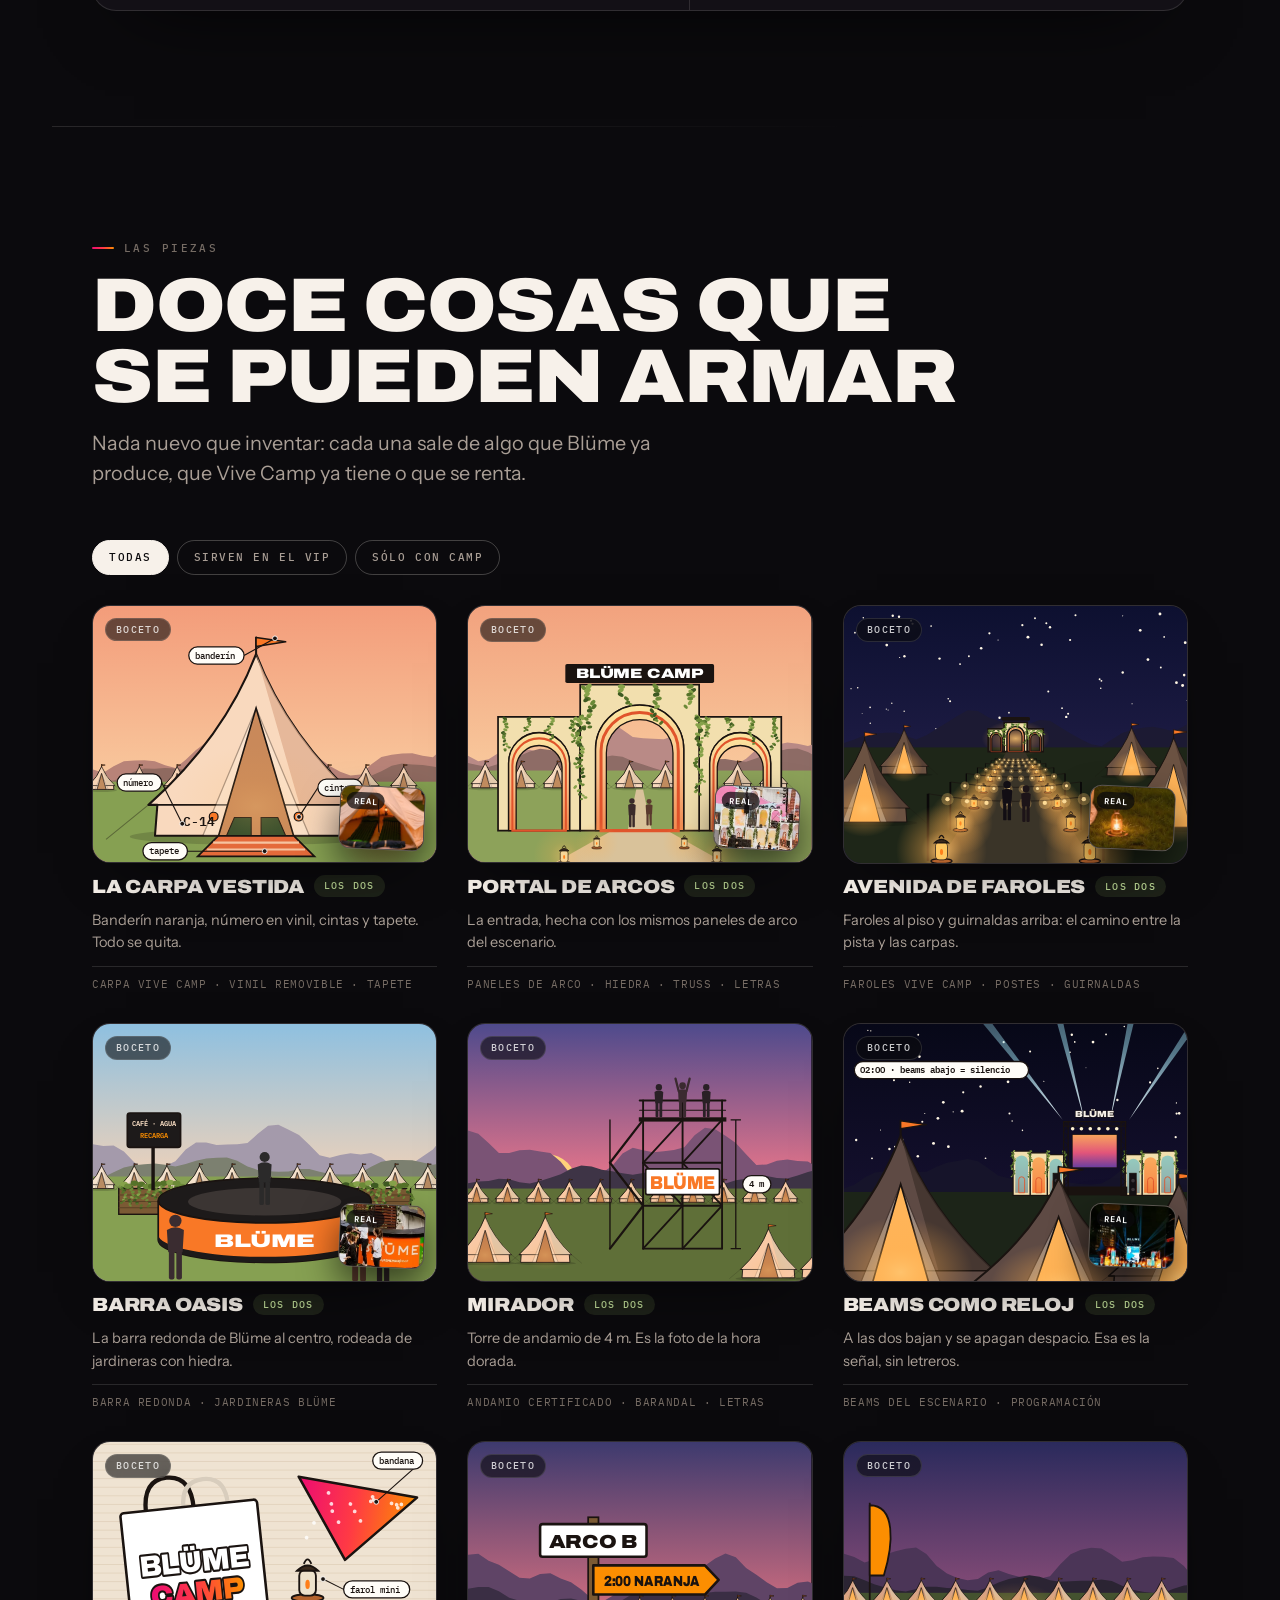
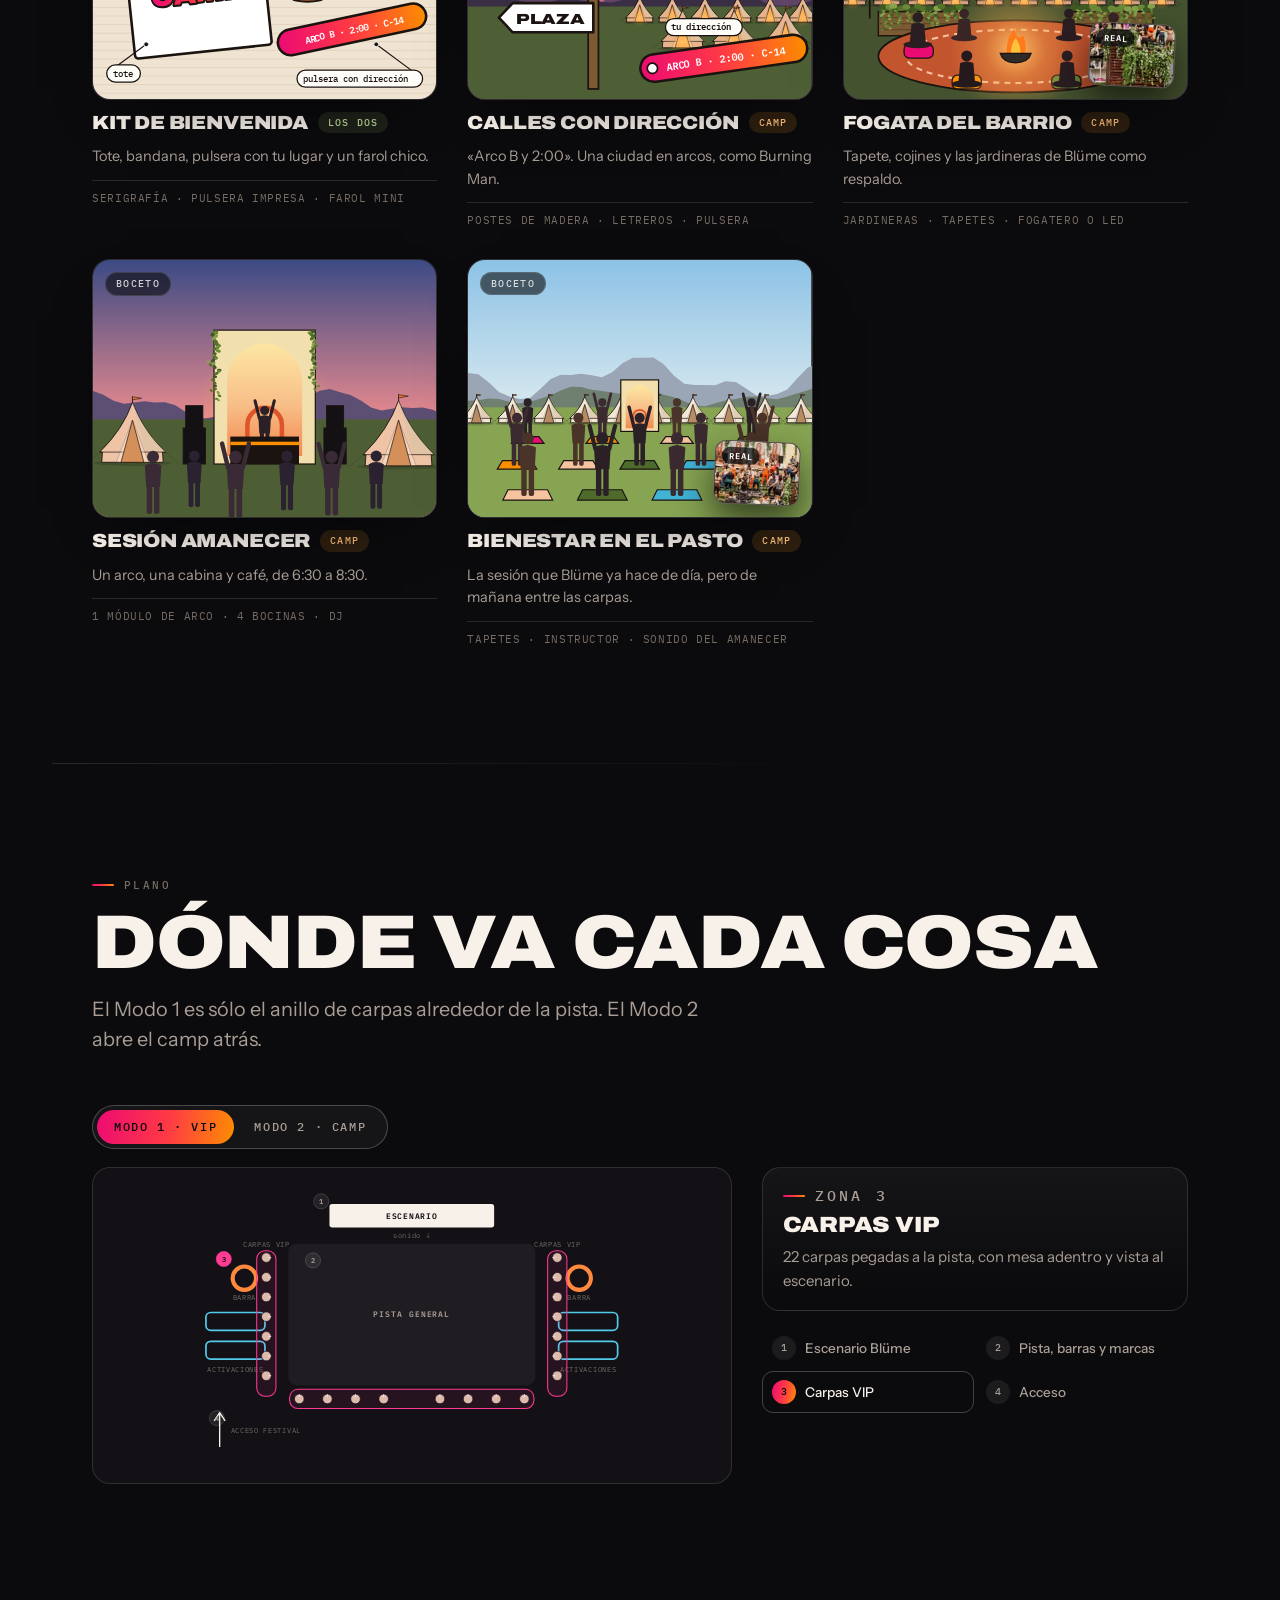
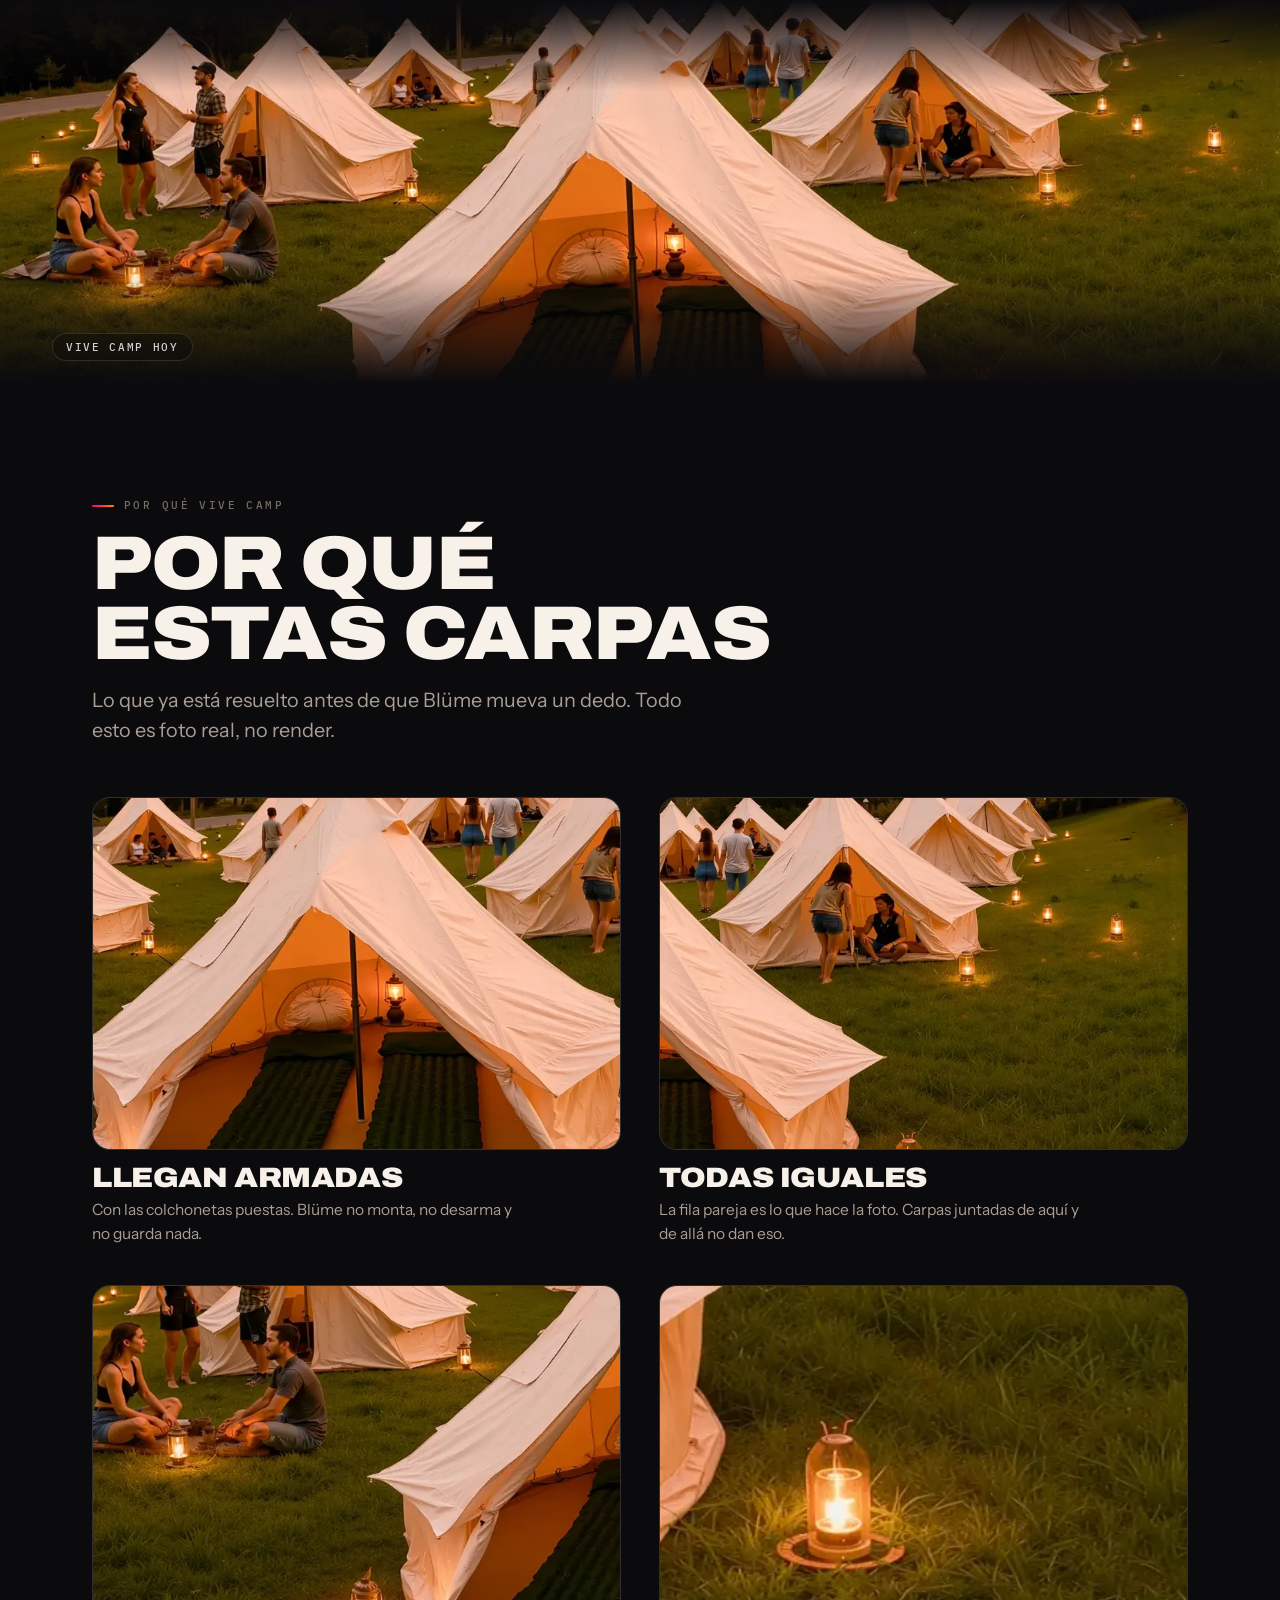
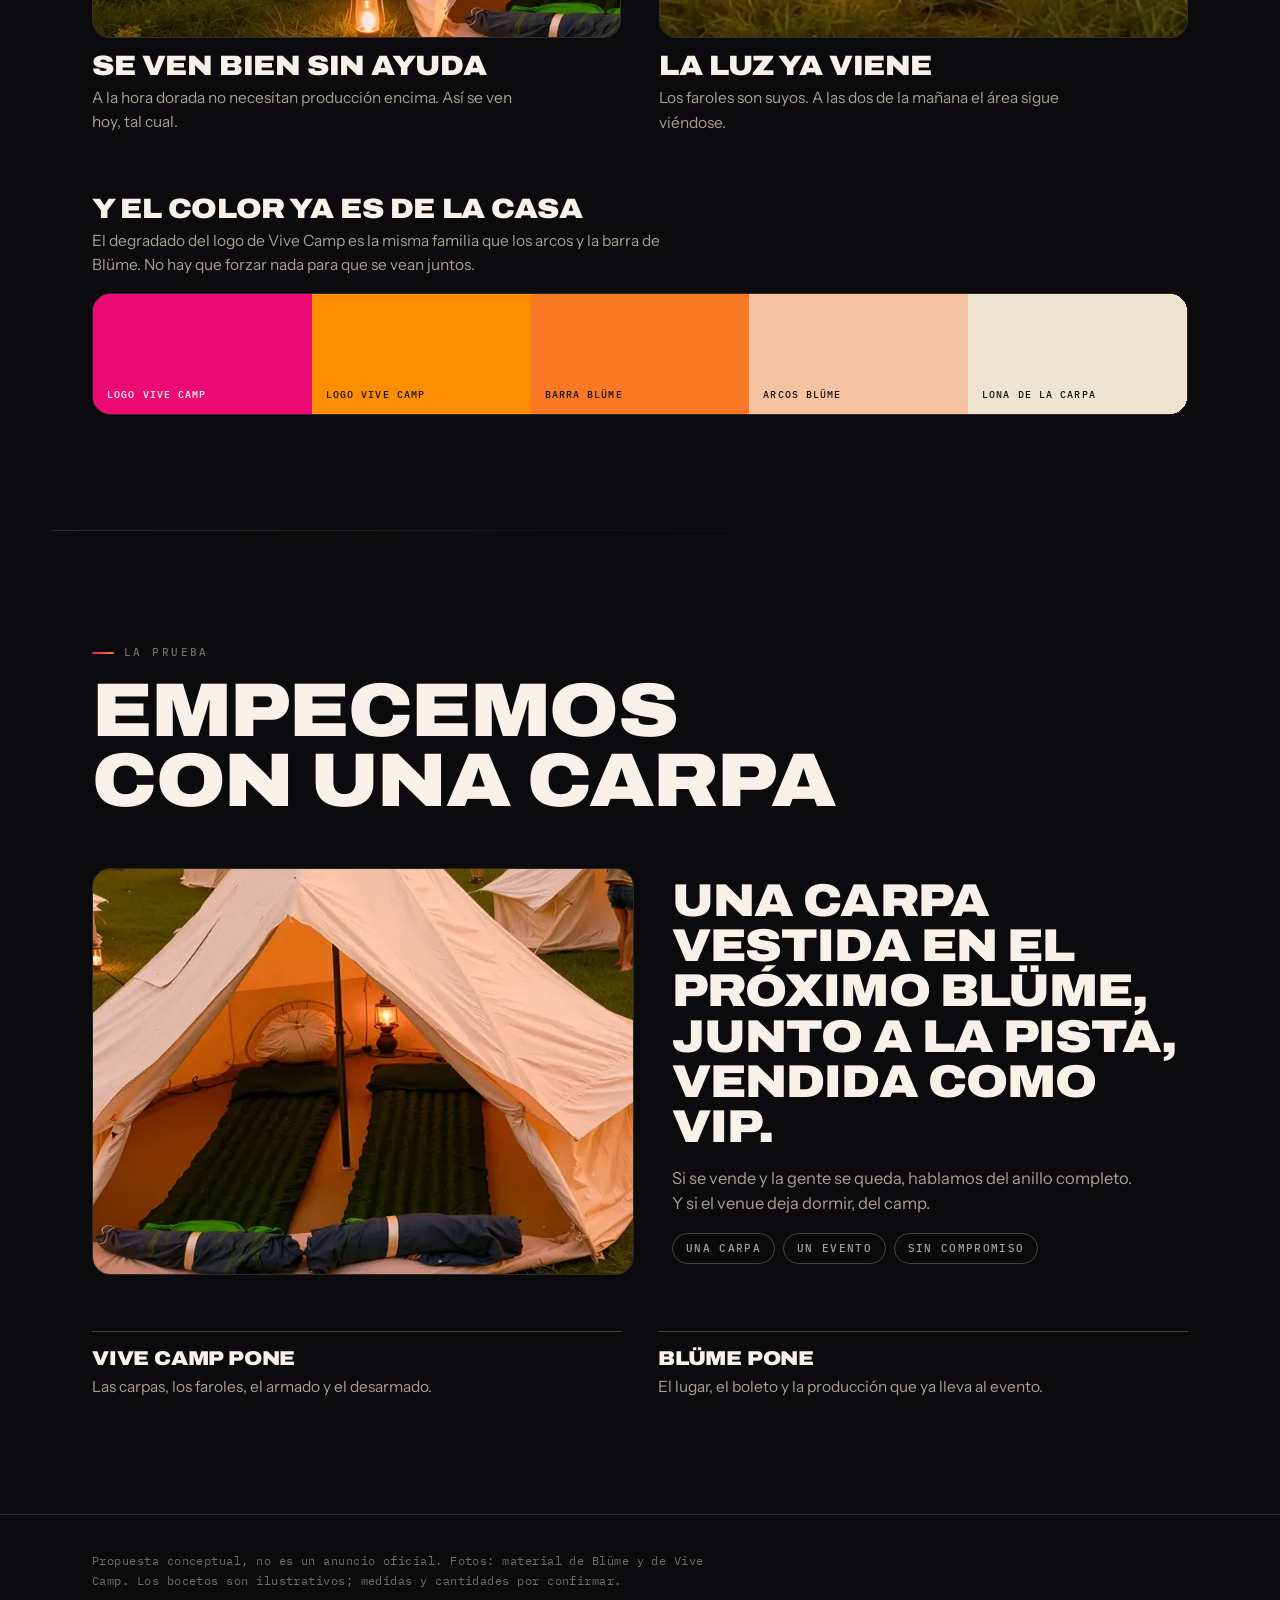
==== commit 882eddce: "Restyle the deck dark and make it interactive Commits the page to a single dark theme — near-black g" ====
--- a/blume-x-vivecamp/index.html
+++ b/blume-x-vivecamp/index.html
@@ -8,250 +8,283 @@
 <link rel="preconnect" href="https://fonts.gstatic.com" crossorigin>
 <link rel="stylesheet" href="https://fonts.googleapis.com/css2?family=Archivo:wdth,wght@62..125,400..900&family=IBM+Plex+Mono:wght@400;500;600&family=Instrument+Sans:wdth,wght@75..100,400..700&display=swap">
 <style>
-/* Layout: presentación visual. Bandas de foto a todo lo ancho, bocetos grandes con contorno de sticker, texto en dosis mínimas. */
+/* Layout: presentación oscura de festival. Fotos a sangre, bocetos grandes, panel de vidrio sobre fondo casi negro, acento sólo en el degradado de marca. Tema único: oscuro. */
 :root{
-  --bg:#FFFCF8;
-  --surface:#F5EDE3;
-  --raised:#FFFFFF;
-  --ink:#1A1310;
-  --muted:#685A50;
-  --hair:rgba(26,19,16,.14);
-  --line:#1A1310;
-  --magenta:#E00A6C;
-  --magenta-text:#B8075A;
-  --orange:#FC8E01;
-  --blume:#F97826;
-  --peach:#F6C3A0;
-  --ivy:#4E6B2B;
-  --beam:#1E93B1;
-  --tag-vip-bg:#FFDAEA; --tag-vip-fg:#86063F;
-  --tag-camp-bg:#FFE3CE; --tag-camp-fg:#7A3304;
-  --tag-dos-bg:#E6EDDA; --tag-dos-fg:#2F4417;
-  --plan-street:#FFFCF8;
-  --plan-tent:#F3E7D6;
+  color-scheme:dark;
+  --bg:#0B0A0D;
+  --bg-2:#131016;
+  --surface:rgba(255,255,255,.045);
+  --surface-2:rgba(255,255,255,.07);
+  --raised:#17141B;
+  --ink:#F7F1EA;
+  --muted:#A99E95;
+  --faint:#766C64;
+  --hair:rgba(247,241,234,.13);
+  --hair-2:rgba(247,241,234,.24);
+  --line:#F7F1EA;
+  --magenta:#FF3B93;
+  --magenta-text:#FF7DB6;
+  --orange:#FFA126;
+  --blume:#FF8A3D;
+  --peach:#F2B892;
+  --ivy:#97B867;
+  --beam:#52CBEA;
+  --grad:linear-gradient(100deg,#EC0B73,#FF3A44 52%,#FC8E01);
+  --tag-vip-bg:rgba(255,59,147,.14); --tag-vip-fg:#FF93C4;
+  --tag-camp-bg:rgba(255,161,38,.14); --tag-camp-fg:#FFC07A;
+  --tag-dos-bg:rgba(151,184,103,.14); --tag-dos-fg:#BFDB97;
+  --plan-tent:#D9C7AE;
   --f-display:"Archivo","Arial Black","Helvetica Neue",Arial,sans-serif;
   --f-body:"Instrument Sans",system-ui,-apple-system,"Segoe UI",Roboto,sans-serif;
   --f-mono:"IBM Plex Mono",ui-monospace,SFMono-Regular,Menlo,Consolas,monospace;
-  --r:16px;
-  --sw:3px;
-}
-@media (prefers-color-scheme: dark){
-  :root:not([data-theme="light"]){
-    --bg:#110E13; --surface:#1C1720; --raised:#241E29; --ink:#F7EFE6; --muted:#ADA197;
-    --hair:rgba(247,239,230,.16); --line:#F7EFE6;
-    --magenta:#FF3B93; --magenta-text:#FF7DB6; --orange:#FFA126; --blume:#FF8A3D; --peach:#F2B892; --ivy:#97B867; --beam:#52CBEA;
-    --tag-vip-bg:#3D1129; --tag-vip-fg:#FF93C4;
-    --tag-camp-bg:#3B2213; --tag-camp-fg:#FFB47E;
-    --tag-dos-bg:#243019; --tag-dos-fg:#BFDB97;
-    --plan-street:#110E13; --plan-tent:#D9C7AE;
-    color-scheme:dark;
-  }
-}
-:root[data-theme="dark"]{
-  --bg:#110E13; --surface:#1C1720; --raised:#241E29; --ink:#F7EFE6; --muted:#ADA197;
-  --hair:rgba(247,239,230,.16); --line:#F7EFE6;
-  --magenta:#FF3B93; --magenta-text:#FF7DB6; --orange:#FFA126; --blume:#FF8A3D; --peach:#F2B892; --ivy:#97B867; --beam:#52CBEA;
-  --tag-vip-bg:#3D1129; --tag-vip-fg:#FF93C4;
-  --tag-camp-bg:#3B2213; --tag-camp-fg:#FFB47E;
-  --tag-dos-bg:#243019; --tag-dos-fg:#BFDB97;
-  --plan-street:#110E13; --plan-tent:#D9C7AE;
-  color-scheme:dark;
-}
-
+  --r:18px;
+  --ease:cubic-bezier(.22,.61,.36,1);
+}
 *{box-sizing:border-box}
-html{scroll-behavior:smooth;-webkit-text-size-adjust:100%}
-body{margin:0;background:var(--bg);color:var(--ink);font:400 16px/1.5 var(--f-body)}
+html{scroll-behavior:smooth;-webkit-text-size-adjust:100%;background:var(--bg)}
+body{margin:0;background:var(--bg);color:var(--ink);font:400 16.5px/1.55 var(--f-body);overflow-x:hidden}
+body::before{content:"";position:fixed;inset:0;z-index:0;pointer-events:none;
+  background:radial-gradient(900px 540px at 12% -4%,rgba(236,11,115,.14),transparent 62%),radial-gradient(760px 520px at 92% 8%,rgba(252,142,1,.1),transparent 60%),radial-gradient(1100px 700px at 50% 104%,rgba(82,203,234,.07),transparent 64%)}
+body::after{content:"";position:fixed;inset:-50%;z-index:0;pointer-events:none;opacity:.22;
+  background-image:url("data:image/svg+xml,%3Csvg xmlns='http://www.w3.org/2000/svg' width='160' height='160'%3E%3Cfilter id='n'%3E%3CfeTurbulence type='fractalNoise' baseFrequency='.85' numOctaves='3'/%3E%3C/filter%3E%3Crect width='160' height='160' filter='url(%23n)' opacity='.5'/%3E%3C/svg%3E")}
+body>*{position:relative;z-index:1}
 img{max-width:100%;display:block}
 a{color:inherit}
-:focus-visible{outline:3px solid var(--magenta);outline-offset:3px;border-radius:6px}
+:focus-visible{outline:2px solid var(--magenta);outline-offset:3px;border-radius:8px}
 h1,h2,h3,h4{margin:0;text-wrap:balance}
 p{margin:0}
 .sr-only{position:absolute;width:1px;height:1px;overflow:hidden;clip:rect(0 0 0 0);white-space:nowrap}
-.wrap{max-width:1180px;margin-inline:auto;padding-inline:clamp(16px,4vw,40px)}
-section{padding-block:clamp(44px,6vw,80px)}
-section+section{border-top:1px solid var(--hair)}
-.display{font-family:var(--f-display);font-stretch:125%;font-weight:900;text-transform:uppercase;letter-spacing:-.005em;line-height:.97}
-.eyebrow{font:500 11.5px/1.3 var(--f-mono);letter-spacing:.1em;text-transform:uppercase;color:var(--muted)}
-.lede{font-size:clamp(17px,1.6vw,20px);line-height:1.45;max-width:46ch;color:var(--muted)}
-.sec-head{display:grid;gap:12px;margin-bottom:clamp(22px,3vw,36px)}
-.sec-head h2{font-size:clamp(30px,4.6vw,56px)}
-
-/* Barra */
-.topbar{position:sticky;top:env(safe-area-inset-top,0px);z-index:30;background:var(--bg);border-bottom:1px solid var(--hair)}
-.topbar-in{display:flex;align-items:center;gap:18px;min-height:50px}
-.brandmark{font:900 14px/1 var(--f-display);font-stretch:125%;text-transform:uppercase;white-space:nowrap}
-.brandmark span{color:var(--magenta-text)}
+.wrap{max-width:1200px;margin-inline:auto;padding-inline:clamp(18px,4.5vw,52px)}
+section{padding-block:clamp(60px,9vw,128px);position:relative}
+section+section::before{content:"";position:absolute;top:0;left:clamp(18px,4.5vw,52px);right:clamp(18px,4.5vw,52px);height:1px;background:linear-gradient(90deg,var(--hair),transparent 70%)}
+.display{font-family:var(--f-display);font-stretch:112%;font-weight:900;text-transform:uppercase;letter-spacing:-.018em;line-height:.93}
+.eyebrow{font:500 11px/1.3 var(--f-mono);letter-spacing:.22em;text-transform:uppercase;color:var(--faint);display:flex;align-items:center;gap:10px}
+.eyebrow::before{content:"";width:22px;height:2px;border-radius:2px;background:var(--grad);flex:none}
+.lede{font-size:clamp(17px,1.55vw,20px);line-height:1.5;max-width:48ch;color:var(--muted)}
+.sec-head{display:grid;gap:16px;margin-bottom:clamp(28px,4vw,52px)}
+.sec-head h2{font-size:clamp(34px,6vw,76px)}
+
+/* Barra + progreso */
+.progress{position:fixed;top:0;left:0;height:2px;width:100%;transform-origin:0 50%;transform:scaleX(0);background:var(--grad);z-index:60}
+.topbar{position:sticky;top:env(safe-area-inset-top,0px);z-index:40;background:rgba(11,10,13,.78);backdrop-filter:blur(14px) saturate(1.2);-webkit-backdrop-filter:blur(14px) saturate(1.2);border-bottom:1px solid var(--hair)}
+.topbar-in{display:flex;align-items:center;gap:20px;min-height:58px}
+.brandmark{font:900 13.5px/1 var(--f-display);font-stretch:118%;text-transform:uppercase;letter-spacing:.02em;white-space:nowrap}
+.brandmark span{background:var(--grad);-webkit-background-clip:text;background-clip:text;color:transparent}
 .topnav{display:flex;gap:2px;overflow-x:auto;scrollbar-width:none;margin-left:auto;min-width:0}
 .topnav::-webkit-scrollbar{display:none}
-.topnav a{font:500 12px/1 var(--f-mono);text-transform:uppercase;letter-spacing:.07em;text-decoration:none;padding:8px 10px;border-radius:999px;white-space:nowrap;color:var(--muted)}
-.topnav a:hover{background:var(--surface);color:var(--ink)}
+.topnav a{position:relative;font:500 11.5px/1 var(--f-mono);text-transform:uppercase;letter-spacing:.1em;text-decoration:none;padding:9px 12px;border-radius:999px;white-space:nowrap;color:var(--faint);transition:color .25s var(--ease),background .25s var(--ease)}
+.topnav a:hover{color:var(--ink);background:var(--surface)}
+.topnav a[aria-current="true"]{color:var(--ink);background:var(--surface-2)}
 
 /* Portada */
-.hero{position:relative}
-.hero-ph{position:relative;margin:0;min-height:min(78vh,620px);display:grid}
-.hero-ph img{position:absolute;inset:0;width:100%;height:100%;object-fit:cover}
-.hero-ph::after{content:"";position:absolute;inset:0;background:linear-gradient(180deg,rgba(10,6,4,.55),rgba(10,6,4,.2) 40%,rgba(10,6,4,.78))}
-.hero-in{position:relative;z-index:2;align-self:end;display:grid;gap:18px;padding-block:clamp(28px,5vw,56px)}
-.hero-in .eyebrow{color:rgba(255,255,255,.82)}
-.lockup{width:min(100%,560px);height:auto}
-.hero-in p{color:#FFF6EC;font-size:clamp(18px,2vw,25px);line-height:1.35;max-width:24ch;font-weight:500;text-shadow:0 2px 14px rgba(0,0,0,.5)}
-.with{display:flex;align-items:center;gap:12px;font:500 11.5px/1 var(--f-mono);text-transform:uppercase;letter-spacing:.1em;color:rgba(255,255,255,.82)}
+.hero{position:relative;overflow:hidden}
+.hero-ph{position:relative;margin:0;min-height:min(92vh,760px);display:grid;overflow:hidden}
+.hero-ph img{position:absolute;inset:0;width:100%;height:100%;object-fit:cover;transform:scale(1.06);animation:kb 26s ease-out forwards;will-change:transform}
+@keyframes kb{to{transform:scale(1.16) translateY(-1.5%)}}
+.hero-ph::after{content:"";position:absolute;inset:0;background:linear-gradient(180deg,rgba(8,6,9,.72) 0%,rgba(8,6,9,.22) 38%,rgba(11,10,13,.86) 82%,var(--bg) 100%)}
+.hero-in{position:relative;z-index:2;align-self:end;justify-self:stretch;width:100%;display:grid;gap:22px;padding-block:clamp(36px,7vw,84px)}
+.hero-in .eyebrow{color:rgba(255,255,255,.72)}
+.lockup{width:min(100%,600px);height:auto;filter:drop-shadow(0 18px 40px rgba(0,0,0,.5))}
+.hero-in p{color:#FFF6EC;font-size:clamp(18px,2.1vw,27px);line-height:1.32;max-width:23ch;font-weight:500;text-shadow:0 2px 20px rgba(0,0,0,.55)}
+.with{display:flex;align-items:center;gap:13px;font:500 11px/1 var(--f-mono);text-transform:uppercase;letter-spacing:.2em;color:rgba(255,255,255,.7)}
 .with>*{flex:none}
-.vc-chip{background:#FFF;border:var(--sw) solid #141012;border-radius:12px;padding:7px 12px;transform:rotate(-2deg)}
-.vc-chip img{height:42px;width:auto}
+.vc-chip{display:inline-flex;background:#FFF;border-radius:13px;padding:8px 13px;transform:rotate(-2deg);box-shadow:0 10px 28px rgba(0,0,0,.4)}
+.vc-chip img{height:40px;width:88px;max-width:none}
+.scrollcue{position:absolute;left:50%;bottom:22px;transform:translateX(-50%);z-index:3;font:500 10px/1 var(--f-mono);letter-spacing:.2em;text-transform:uppercase;color:rgba(255,255,255,.5);display:grid;gap:8px;justify-items:center}
+.scrollcue i{width:1px;height:28px;background:linear-gradient(180deg,rgba(255,255,255,.6),transparent);animation:cue 2.4s ease-in-out infinite}
+@keyframes cue{0%,100%{opacity:.3;transform:scaleY(.7)}50%{opacity:1;transform:scaleY(1)}}
 
 /* Banda de foto */
-.band{position:relative;margin-block:clamp(26px,4vw,44px)}
-.band img{width:100%;height:clamp(180px,26vw,320px);object-fit:cover}
-.band figcaption{position:absolute;left:clamp(16px,4vw,40px);bottom:16px;font:500 11px/1 var(--f-mono);text-transform:uppercase;letter-spacing:.08em;background:var(--raised);color:var(--ink);border:2px solid var(--line);border-radius:999px;padding:6px 10px}
-
-/* Figura de boceto */
-.vis{position:relative;margin:0;border:var(--sw) solid var(--line);border-radius:var(--r);overflow:hidden;background:var(--surface);aspect-ratio:var(--ar,4/3);max-width:100%}
+.band{position:relative;margin:0;overflow:hidden}
+.band img{width:100%;height:clamp(200px,30vw,400px);object-fit:cover;transform:scale(1.02)}
+.band::after{content:"";position:absolute;inset:0;background:linear-gradient(180deg,var(--bg),transparent 24%,transparent 72%,var(--bg))}
+.band figcaption{position:absolute;left:clamp(18px,4.5vw,52px);bottom:22px;z-index:2;font:500 10.5px/1 var(--f-mono);text-transform:uppercase;letter-spacing:.16em;color:rgba(255,255,255,.8);background:rgba(11,10,13,.5);backdrop-filter:blur(8px);border:1px solid var(--hair);border-radius:999px;padding:8px 13px}
+
+/* Figuras */
+.vis{position:relative;margin:0;border:1px solid var(--hair);border-radius:var(--r);overflow:hidden;background:var(--bg-2);aspect-ratio:var(--ar,4/3);max-width:100%;box-shadow:0 24px 60px -34px rgba(0,0,0,.9)}
 .vis>svg{display:block;width:100%;height:100%}
-.vis>img{width:100%;height:100%;object-fit:cover}
-.chip-cap{position:absolute;left:10px;top:10px;font:500 10.5px/1 var(--f-mono);background:var(--raised);color:var(--ink);border:2px solid var(--line);border-radius:999px;padding:5px 9px;text-transform:uppercase;letter-spacing:.07em}
-.inset{position:absolute;right:10px;bottom:10px;width:26%;max-width:200px;aspect-ratio:4/3;margin:0;border:2.5px solid #1A1310;border-radius:10px;overflow:hidden;transform:rotate(3deg);background:#EDE4D8;box-shadow:0 8px 18px rgba(0,0,0,.22)}
+.chip-cap{position:absolute;left:12px;top:12px;z-index:2;font:500 9.5px/1 var(--f-mono);background:rgba(11,10,13,.6);backdrop-filter:blur(8px);color:rgba(255,255,255,.78);border:1px solid var(--hair);border-radius:999px;padding:6px 10px;text-transform:uppercase;letter-spacing:.14em}
+.inset{position:absolute;right:12px;bottom:12px;width:25%;max-width:196px;aspect-ratio:4/3;margin:0;border:1px solid var(--hair-2);border-radius:12px;overflow:hidden;transform:rotate(2.5deg);background:#2A2420;box-shadow:0 18px 36px rgba(0,0,0,.6)}
 .inset img{width:100%;height:100%;object-fit:cover}
-.inset figcaption{position:absolute;left:5px;top:5px;font:600 9px/1 var(--f-mono);text-transform:uppercase;letter-spacing:.06em;background:#FFFFFF;color:#1A1310;border:1.5px solid #1A1310;border-radius:999px;padding:3px 6px}
-
-/* Chips */
-.chips{display:flex;flex-wrap:wrap;gap:7px;list-style:none;margin:0;padding:0}
-.chips li{font:500 12px/1 var(--f-mono);text-transform:uppercase;letter-spacing:.05em;border:1.5px solid var(--line);border-radius:999px;padding:7px 10px;white-space:nowrap}
-.tag{font:500 10.5px/1 var(--f-mono);text-transform:uppercase;letter-spacing:.07em;padding:5px 9px;border-radius:999px;white-space:nowrap}
+.inset figcaption{position:absolute;left:6px;top:6px;font:600 8.5px/1 var(--f-mono);text-transform:uppercase;letter-spacing:.12em;background:rgba(11,10,13,.72);color:#FFF;border-radius:999px;padding:4px 7px}
+
+/* Chips / etiquetas */
+.chips{display:flex;flex-wrap:wrap;gap:8px;list-style:none;margin:0;padding:0}
+.chips li{font:500 11px/1 var(--f-mono);text-transform:uppercase;letter-spacing:.12em;border:1px solid var(--hair-2);border-radius:999px;padding:9px 13px;white-space:nowrap;color:var(--muted)}
+.tag{font:500 9.5px/1 var(--f-mono);text-transform:uppercase;letter-spacing:.13em;padding:6px 10px;border-radius:999px;white-space:nowrap}
 .t-vip{background:var(--tag-vip-bg);color:var(--tag-vip-fg)}
 .t-camp{background:var(--tag-camp-bg);color:var(--tag-camp-fg)}
 .t-dos{background:var(--tag-dos-bg);color:var(--tag-dos-fg)}
 
 /* Dos modos */
-.modes{display:grid;gap:clamp(20px,3vw,34px)}
-.mode{display:grid;gap:14px;border:var(--sw) solid var(--line);border-radius:var(--r);padding:clamp(14px,1.8vw,20px);background:var(--raised)}
-.mode-h{display:flex;align-items:baseline;gap:12px;flex-wrap:wrap}
-.mode-n{font:500 11px/1 var(--f-mono);letter-spacing:.09em;text-transform:uppercase;color:#FFF;background:var(--ink);border-radius:999px;padding:6px 10px}
-.mode h3{font:900 clamp(22px,3vw,34px)/1 var(--f-display);font-stretch:118%;text-transform:uppercase}
-.mode p{font-size:clamp(16px,1.5vw,18px);max-width:60ch}
+.modes{display:grid;gap:clamp(18px,2.6vw,30px)}
+.mode{display:grid;gap:18px;border:1px solid var(--hair);border-radius:24px;padding:clamp(16px,2vw,26px);background:linear-gradient(180deg,var(--surface),transparent);transition:border-color .4s var(--ease),transform .4s var(--ease)}
+.mode:hover{border-color:var(--hair-2)}
+.mode-h{display:flex;align-items:baseline;gap:14px;flex-wrap:wrap}
+.mode-n{font:500 10px/1 var(--f-mono);letter-spacing:.2em;text-transform:uppercase;color:#0B0A0D;background:var(--grad);border-radius:999px;padding:7px 12px}
+.mode h3{font:900 clamp(24px,3.4vw,42px)/.98 var(--f-display);font-stretch:112%;text-transform:uppercase;letter-spacing:-.015em}
+.mode p{font-size:clamp(16px,1.5vw,18px);max-width:54ch;color:var(--muted)}
 .mode .vis{--ar:900/360}
 
+/* La carpa en tres pasos */
+.stager{margin:0;display:grid;gap:16px}
+.stage-box{position:relative;border:1px solid var(--hair);border-radius:var(--r);overflow:hidden;aspect-ratio:900/430;background:var(--bg-2);box-shadow:0 30px 80px -40px rgba(0,0,0,.95)}
+.stage-box .layer{position:absolute;inset:0;opacity:0;transition:opacity .7s var(--ease);pointer-events:none}
+.stage-box .layer.on{opacity:1}
+.stage-box .layer svg{width:100%;height:100%;display:block}
+.stage-ui{display:flex;align-items:center;gap:18px;flex-wrap:wrap}
+.segmented{display:flex;gap:3px;border:1px solid var(--hair-2);border-radius:999px;padding:4px;background:var(--surface)}
+.segmented button{position:relative;font:500 11.5px/1 var(--f-mono);text-transform:uppercase;letter-spacing:.14em;border:0;background:transparent;color:var(--muted);border-radius:999px;padding:11px 17px;cursor:pointer;transition:color .3s var(--ease)}
+.segmented button:hover{color:var(--ink)}
+.segmented button[aria-pressed="true"]{color:#0B0A0D;background:var(--grad)}
+.stage-note{font-size:15.5px;color:var(--muted);flex:1;min-width:200px}
+
 /* VIP */
-.vipwrap{display:grid;gap:16px}
-.vipwrap .vis{--ar:900/420}
-.vipgrid{display:grid;grid-template-columns:repeat(4,minmax(0,1fr));gap:12px}
-.vipgrid div{display:grid;gap:4px;border-top:2px solid var(--line);padding-top:10px;min-width:0}
-.vipgrid b{font:600 11px/1.3 var(--f-mono);text-transform:uppercase;letter-spacing:.07em;color:var(--magenta-text)}
-.vipgrid span{font-size:14.5px}
+.vipgrid{display:grid;grid-template-columns:repeat(4,minmax(0,1fr));gap:14px;margin-top:clamp(18px,2.4vw,28px)}
+.vipgrid div{display:grid;gap:6px;border-top:1px solid var(--hair);padding-top:14px;min-width:0;transition:border-color .4s var(--ease)}
+.vipgrid div:hover{border-color:var(--magenta)}
+.vipgrid b{font:500 10px/1.3 var(--f-mono);text-transform:uppercase;letter-spacing:.17em;color:var(--magenta-text)}
+.vipgrid span{font-size:14.5px;color:var(--muted)}
 
 /* Escena del día */
-.scene-card{border:var(--sw) solid var(--line);border-radius:var(--r);overflow:hidden;background:var(--raised)}
+.scene-card{border:1px solid var(--hair);border-radius:24px;overflow:hidden;background:var(--bg-2);box-shadow:0 30px 80px -42px rgba(0,0,0,.95)}
 .scene{display:block;width:100%;height:auto;aspect-ratio:1200/560}
 .beam{transform-box:view-box;animation:sway 9s ease-in-out infinite alternate}
 @keyframes sway{from{transform:rotate(-7deg)}to{transform:rotate(7deg)}}
-.scene-ui{display:grid;grid-template-columns:minmax(0,1.2fr) minmax(0,1fr);border-top:var(--sw) solid var(--line)}
-.scene-ctl{display:grid;gap:14px;padding:16px clamp(14px,2vw,22px);border-right:1px solid var(--hair);min-width:0}
-.clock-row{display:flex;align-items:flex-end;gap:12px;flex-wrap:wrap}
-.clock{font:900 clamp(38px,5vw,54px)/.9 var(--f-display);font-stretch:112%;font-variant-numeric:tabular-nums}
-.dayl{font:500 11.5px/1.2 var(--f-mono);text-transform:uppercase;letter-spacing:.08em;color:var(--muted);padding-bottom:4px}
-.btn{font:600 13px/1 var(--f-body);border:2px solid var(--line);background:var(--raised);color:var(--ink);border-radius:999px;padding:9px 14px;cursor:pointer;display:inline-flex;align-items:center;gap:8px}
-.btn:hover{background:var(--surface)}
+.scene-ui{display:grid;grid-template-columns:minmax(0,1.2fr) minmax(0,1fr);border-top:1px solid var(--hair)}
+.scene-ctl{display:grid;gap:16px;padding:20px clamp(16px,2.2vw,26px);border-right:1px solid var(--hair);min-width:0}
+.clock-row{display:flex;align-items:flex-end;gap:14px;flex-wrap:wrap}
+.clock{font:900 clamp(40px,5.4vw,60px)/.88 var(--f-display);font-stretch:108%;font-variant-numeric:tabular-nums;letter-spacing:-.02em}
+.dayl{font:500 10.5px/1.2 var(--f-mono);text-transform:uppercase;letter-spacing:.18em;color:var(--faint);padding-bottom:6px}
+.btn{font:500 11.5px/1 var(--f-mono);text-transform:uppercase;letter-spacing:.14em;border:1px solid var(--hair-2);background:var(--surface);color:var(--ink);border-radius:999px;padding:11px 16px;cursor:pointer;display:inline-flex;align-items:center;gap:8px;transition:background .3s var(--ease),border-color .3s var(--ease)}
+.btn:hover{background:var(--surface-2);border-color:var(--ink)}
 .clock-row .btn{margin-left:auto}
-.range-wrap{display:grid;gap:6px}
+.range-wrap{display:grid;gap:8px}
 .range{-webkit-appearance:none;appearance:none;width:100%;height:30px;background:transparent;margin:0;cursor:pointer;--daygrad:linear-gradient(90deg,#A9D3EA,#EC7A8A 30%,#211E46 45%,#1B1C43 80%,#D9848E 88%,#A9D3EA)}
-.range::-webkit-slider-runnable-track{height:14px;border-radius:999px;background:var(--daygrad);border:2px solid var(--line)}
-.range::-moz-range-track{height:10px;border-radius:999px;background:var(--daygrad);border:2px solid var(--line)}
-.range::-webkit-slider-thumb{-webkit-appearance:none;appearance:none;width:26px;height:26px;border-radius:50%;background:#FFF;border:3px solid #1A1310;margin-top:-8px}
-.range::-moz-range-thumb{width:20px;height:20px;border-radius:50%;background:#FFF;border:3px solid #1A1310}
-.ticks{position:relative;height:14px;font:500 10.5px/1 var(--f-mono);color:var(--muted)}
+.range::-webkit-slider-runnable-track{height:10px;border-radius:999px;background:var(--daygrad);border:1px solid var(--hair-2)}
+.range::-moz-range-track{height:10px;border-radius:999px;background:var(--daygrad);border:1px solid var(--hair-2)}
+.range::-webkit-slider-thumb{-webkit-appearance:none;appearance:none;width:24px;height:24px;border-radius:50%;background:#FFF;border:0;margin-top:-8px;box-shadow:0 2px 12px rgba(0,0,0,.6)}
+.range::-moz-range-thumb{width:22px;height:22px;border-radius:50%;background:#FFF;border:0;box-shadow:0 2px 12px rgba(0,0,0,.6)}
+.ticks{position:relative;height:14px;font:500 10px/1 var(--f-mono);letter-spacing:.1em;color:var(--faint)}
 .ticks span{position:absolute;transform:translateX(-50%);white-space:nowrap}
 .ticks span:first-child{transform:none}.ticks span:last-child{transform:translateX(-100%)}
 .moments{display:flex;flex-wrap:wrap;gap:6px}
-.moments button{font:500 12px/1 var(--f-mono);border:1.5px solid var(--hair);background:transparent;color:var(--ink);border-radius:999px;padding:7px 10px;cursor:pointer;font-variant-numeric:tabular-nums}
-.moments button:hover{border-color:var(--line)}
-.moments button[aria-current="true"]{background:var(--ink);color:var(--bg);border-color:var(--ink)}
-.ev{padding:16px clamp(14px,2vw,22px);display:grid;gap:9px;align-content:start;min-width:0}
-.ev h3{font:900 clamp(21px,2.3vw,27px)/1 var(--f-display);font-stretch:115%;text-transform:uppercase}
+.moments button{font:500 11px/1 var(--f-mono);letter-spacing:.09em;border:1px solid var(--hair);background:transparent;color:var(--muted);border-radius:999px;padding:9px 11px;cursor:pointer;font-variant-numeric:tabular-nums;transition:all .3s var(--ease)}
+.moments button:hover{border-color:var(--hair-2);color:var(--ink)}
+.moments button[aria-current="true"]{background:var(--ink);color:#0B0A0D;border-color:var(--ink)}
+.ev{padding:20px clamp(16px,2.2vw,26px);display:grid;gap:10px;align-content:start;min-width:0}
+.ev h3{font:900 clamp(22px,2.4vw,30px)/.98 var(--f-display);font-stretch:112%;text-transform:uppercase;letter-spacing:-.015em}
 .ev p{font-size:16px;color:var(--muted)}
-.ev-links{display:flex;flex-wrap:wrap;gap:6px;margin-top:2px}
-.ev-links a{font:500 11.5px/1 var(--f-mono);text-transform:uppercase;letter-spacing:.06em;text-decoration:none;border:1.5px solid var(--line);border-radius:999px;padding:6px 9px}
-.ev-links a:hover{background:var(--surface)}
-
-/* Galería de piezas */
-.gal{display:grid;grid-template-columns:repeat(3,minmax(0,1fr));gap:clamp(16px,2.2vw,26px)}
-.card{display:grid;gap:10px;align-content:start;min-width:0;scroll-margin-top:80px}
-.card h4{font:900 20px/1.02 var(--f-display);font-stretch:115%;text-transform:uppercase;display:flex;align-items:center;gap:9px;flex-wrap:wrap}
-.card p{font-size:15px;color:var(--muted)}
-.card .parts{font:400 11.5px/1.5 var(--f-mono);color:var(--muted);border-top:1px solid var(--hair);padding-top:7px}
+.ev-links{display:flex;flex-wrap:wrap;gap:7px;margin-top:4px}
+.ev-links a{font:500 10.5px/1 var(--f-mono);text-transform:uppercase;letter-spacing:.12em;text-decoration:none;border:1px solid var(--hair-2);border-radius:999px;padding:8px 11px;color:var(--muted);transition:all .3s var(--ease)}
+.ev-links a:hover{color:var(--ink);border-color:var(--ink)}
+
+/* Galería */
+.filters{display:flex;gap:8px;flex-wrap:wrap;margin-bottom:clamp(20px,2.6vw,30px)}
+.filters button{font:500 11px/1 var(--f-mono);text-transform:uppercase;letter-spacing:.14em;border:1px solid var(--hair-2);background:transparent;color:var(--muted);border-radius:999px;padding:11px 16px;cursor:pointer;transition:all .3s var(--ease)}
+.filters button:hover{color:var(--ink);border-color:var(--ink)}
+.filters button[aria-pressed="true"]{background:var(--ink);color:#0B0A0D;border-color:var(--ink)}
+.gal{display:grid;grid-template-columns:repeat(3,minmax(0,1fr));gap:clamp(18px,2.4vw,30px)}
+.card{display:grid;gap:12px;align-content:start;min-width:0;scroll-margin-top:90px;transition:opacity .45s var(--ease),transform .45s var(--ease)}
+.card[hidden]{display:none}
+.card.out{opacity:0;transform:translateY(10px)}
+.card .vis{transition:transform .5s var(--ease),border-color .5s var(--ease)}
+.card:hover .vis{transform:translateY(-5px);border-color:var(--hair-2)}
+.card h4{font:900 19px/1 var(--f-display);font-stretch:112%;text-transform:uppercase;letter-spacing:-.01em;display:flex;align-items:center;gap:10px;flex-wrap:wrap}
+.card p{font-size:14.5px;color:var(--muted)}
+.card .parts{font:400 10.5px/1.6 var(--f-mono);letter-spacing:.06em;color:var(--faint);border-top:1px solid var(--hair);padding-top:9px;text-transform:uppercase}
 
 /* Plano */
-.plan-head{display:flex;align-items:center;gap:10px;flex-wrap:wrap;margin-bottom:14px}
-.modebar{display:flex;gap:4px;border:2px solid var(--line);border-radius:999px;padding:3px;background:var(--raised)}
-.modebar button{font:600 12.5px/1 var(--f-mono);text-transform:uppercase;letter-spacing:.06em;border:0;background:transparent;color:var(--ink);border-radius:999px;padding:9px 14px;cursor:pointer}
-.modebar button[aria-pressed="true"]{background:var(--ink);color:var(--bg)}
-.plan-layout{display:grid;grid-template-columns:minmax(0,1.5fr) minmax(0,1fr);gap:clamp(16px,2.2vw,26px);align-items:start}
-.plan-card{border:var(--sw) solid var(--line);border-radius:var(--r);background:var(--raised);overflow:hidden}
+.plan-head{display:flex;align-items:center;gap:12px;flex-wrap:wrap;margin-bottom:18px}
+.modebar{display:flex;gap:3px;border:1px solid var(--hair-2);border-radius:999px;padding:4px;background:var(--surface)}
+.modebar button{font:500 11.5px/1 var(--f-mono);text-transform:uppercase;letter-spacing:.14em;border:0;background:transparent;color:var(--muted);border-radius:999px;padding:11px 17px;cursor:pointer;transition:color .3s var(--ease)}
+.modebar button:hover{color:var(--ink)}
+.modebar button[aria-pressed="true"]{color:#0B0A0D;background:var(--grad)}
+.plan-layout{display:grid;grid-template-columns:minmax(0,1.5fr) minmax(0,1fr);gap:clamp(18px,2.4vw,30px);align-items:start}
+.plan-card{border:1px solid var(--hair);border-radius:var(--r);background:var(--bg-2);overflow:hidden;padding:10px}
 .plan{display:block;width:100%;height:auto}
 .plan text{font-family:var(--f-mono)}
-.p-grid{stroke:var(--hair);stroke-width:1}
-.p-tent{fill:var(--plan-tent);stroke:var(--ink);stroke-width:1}
+.p-tent{fill:var(--plan-tent);stroke:#0B0A0D;stroke-width:1}
 .p-ink{fill:var(--ink)}
 .p-inkline{stroke:var(--ink);fill:none}
-.p-lbl{fill:var(--muted);font-size:10px;letter-spacing:.06em}
-.p-lbl-b{fill:var(--ink);font-size:11px;font-weight:600;letter-spacing:.06em}
-.p-surface{fill:var(--surface)}
+.p-lbl{fill:var(--faint);font-size:10px;letter-spacing:.1em}
+.p-lbl-b{fill:var(--muted);font-size:11px;font-weight:600;letter-spacing:.12em}
+.p-surface{fill:rgba(255,255,255,.05)}
 .zone{cursor:pointer}
-.zone .hl{fill:transparent;stroke:transparent;stroke-width:3}
-.zone:hover .hl{stroke:var(--hair);fill:rgba(128,128,128,.07)}
-.zone.is-on .hl{stroke:var(--magenta);fill:rgba(236,11,115,.09)}
+.zone .hl{fill:transparent;stroke:transparent;stroke-width:1.5;transition:stroke .3s,fill .3s}
+.zone:hover .hl{stroke:var(--hair-2);fill:rgba(255,255,255,.03)}
+.zone.is-on .hl{stroke:var(--magenta);fill:rgba(255,59,147,.08)}
 .zone:focus{outline:none}
 .zone:focus-visible .hl{stroke:var(--magenta);stroke-dasharray:4 3}
-.p-badge circle{fill:var(--ink)}
-.p-badge text{fill:var(--bg);font-size:11px;font-weight:600;text-anchor:middle}
-.zone.is-on .p-badge circle{fill:var(--magenta)}
-.zone.is-on .p-badge text{fill:#FFFFFF}
-.plan-side{display:grid;gap:14px;min-width:0}
-.zone-info{border:var(--sw) solid var(--line);border-radius:var(--r);padding:15px 17px;background:var(--raised);display:grid;gap:7px}
-.zone-info .eyebrow{color:var(--magenta-text)}
-.zone-info h3{font:900 21px/1.04 var(--f-display);font-stretch:115%;text-transform:uppercase}
+.p-badge circle{fill:var(--surface-2);stroke:var(--hair-2);stroke-width:1}
+.p-badge text{fill:var(--muted);font-size:10.5px;font-weight:600;text-anchor:middle}
+.zone.is-on .p-badge circle{fill:var(--magenta);stroke:var(--magenta)}
+.zone.is-on .p-badge text{fill:#0B0A0D}
+.plan-side{display:grid;gap:16px;min-width:0}
+.zone-info{border:1px solid var(--hair);border-radius:var(--r);padding:18px 20px;background:linear-gradient(180deg,var(--surface),transparent);display:grid;gap:9px}
+.zone-info h3{font:900 22px/1 var(--f-display);font-stretch:112%;text-transform:uppercase;letter-spacing:-.01em}
 .zone-info p{font-size:15px;color:var(--muted)}
-.zone-list{list-style:none;margin:0;padding:0;display:grid;grid-template-columns:1fr 1fr;gap:3px}
-.zone-list button{width:100%;text-align:left;display:grid;grid-template-columns:22px 1fr;gap:8px;align-items:center;font:500 13.5px/1.2 var(--f-body);background:transparent;color:var(--ink);border:1.5px solid transparent;border-radius:10px;padding:6px 8px;cursor:pointer}
-.zone-list button:hover{border-color:var(--hair)}
-.zone-list button i{font:600 10.5px/22px var(--f-mono);font-style:normal;width:22px;height:22px;border-radius:50%;background:var(--ink);color:var(--bg);text-align:center}
-.zone-list button[aria-pressed="true"]{border-color:var(--line)}
-.zone-list button[aria-pressed="true"] i{background:var(--magenta);color:#FFFFFF}
+.zone-list{list-style:none;margin:0;padding:0;display:grid;grid-template-columns:1fr 1fr;gap:2px}
+.zone-list button{width:100%;text-align:left;display:grid;grid-template-columns:24px 1fr;gap:9px;align-items:center;font:500 13.5px/1.2 var(--f-body);background:transparent;color:var(--muted);border:1px solid transparent;border-radius:11px;padding:8px 9px;cursor:pointer;transition:all .3s var(--ease)}
+.zone-list button:hover{color:var(--ink);border-color:var(--hair)}
+.zone-list button i{font:500 10px/24px var(--f-mono);font-style:normal;width:24px;height:24px;border-radius:50%;background:var(--surface-2);color:var(--muted);text-align:center;transition:all .3s var(--ease)}
+.zone-list button[aria-pressed="true"]{color:var(--ink);border-color:var(--hair-2)}
+.zone-list button[aria-pressed="true"] i{background:var(--grad);color:#0B0A0D}
 
 /* Por qué estas carpas */
-.proofs{display:grid;grid-template-columns:repeat(2,minmax(0,1fr));gap:clamp(16px,2.4vw,28px)}
-.proof{margin:0;display:grid;gap:12px;min-width:0}
-.proof img{width:100%;aspect-ratio:3/2;object-fit:cover;border:var(--sw) solid var(--line);border-radius:var(--r)}
-.proof figcaption{display:grid;gap:5px}
-.proof b{font:900 clamp(20px,2.4vw,26px)/1.03 var(--f-display);font-stretch:118%;text-transform:uppercase}
-.proof span{font-size:15.5px;color:var(--muted);max-width:46ch}
-.paleta{margin-top:clamp(28px,4vw,44px);display:grid;gap:14px}
-.pal-h{display:grid;gap:5px}
-.pal-h b{font:900 clamp(20px,2.4vw,26px)/1.03 var(--f-display);font-stretch:118%;text-transform:uppercase}
-.pal-h span{font-size:15.5px;color:var(--muted);max-width:62ch}
-.sw-row{display:grid;grid-template-columns:repeat(5,minmax(0,1fr));border:var(--sw) solid var(--line);border-radius:var(--r);overflow:hidden;list-style:none;margin:0;padding:0}
-.sw-row li{min-height:104px;display:flex;align-items:flex-end;padding:11px 12px;min-width:0}
-.sw-row span{font:500 11px/1.3 var(--f-mono);text-transform:uppercase;letter-spacing:.05em}
+.proofs{display:grid;grid-template-columns:repeat(2,minmax(0,1fr));gap:clamp(20px,3vw,40px)}
+.proof{margin:0;display:grid;gap:14px;min-width:0}
+.proof .ph{position:relative;overflow:hidden;border-radius:var(--r);border:1px solid var(--hair);cursor:zoom-in;background:var(--bg-2)}
+.proof img{width:100%;aspect-ratio:3/2;object-fit:cover;transition:transform .8s var(--ease)}
+.proof .ph:hover img{transform:scale(1.05)}
+.proof .ph::after{content:"";position:absolute;inset:0;background:linear-gradient(180deg,transparent 55%,rgba(11,10,13,.5));opacity:0;transition:opacity .5s var(--ease)}
+.proof .ph:hover::after{opacity:1}
+.proof figcaption{display:grid;gap:7px}
+.proof b{font:900 clamp(21px,2.4vw,28px)/.98 var(--f-display);font-stretch:112%;text-transform:uppercase;letter-spacing:-.015em}
+.proof span{font-size:15.5px;color:var(--muted);max-width:44ch}
+.paleta{margin-top:clamp(34px,5vw,60px);display:grid;gap:16px}
+.pal-h{display:grid;gap:7px}
+.pal-h b{font:900 clamp(21px,2.4vw,28px)/.98 var(--f-display);font-stretch:112%;text-transform:uppercase;letter-spacing:-.015em}
+.pal-h span{font-size:15.5px;color:var(--muted);max-width:60ch}
+.sw-row{display:grid;grid-template-columns:repeat(5,minmax(0,1fr));border:1px solid var(--hair);border-radius:var(--r);overflow:hidden;list-style:none;margin:0;padding:0}
+.sw-row li{min-height:120px;display:flex;align-items:flex-end;padding:13px 14px;min-width:0;transition:flex-grow .5s var(--ease)}
+.sw-row span{font:500 10px/1.3 var(--f-mono);text-transform:uppercase;letter-spacing:.11em}
 .sw-row .dk span{color:#FFF8F0}
 .sw-row .lt span{color:#1A1310}
 
 /* La prueba */
-.deal{display:grid;grid-template-columns:minmax(0,1.1fr) minmax(0,1fr);gap:clamp(18px,2.6vw,32px);align-items:center}
-.deal .vis{--ar:4/3}
-.deal-txt{display:grid;gap:12px;min-width:0}
-.deal .big{font:900 clamp(24px,3.2vw,38px)/1.04 var(--f-display);font-stretch:118%;text-transform:uppercase}
-.deal-txt p+p{font-size:16px;color:var(--muted);max-width:44ch}
-.split{display:grid;grid-template-columns:repeat(2,minmax(0,1fr));gap:clamp(16px,2.4vw,28px);margin-top:clamp(26px,3.6vw,40px)}
-.split div{border-top:var(--sw) solid var(--line);padding-top:13px;display:grid;gap:5px}
-.split b{font:900 20px/1.04 var(--f-display);font-stretch:118%;text-transform:uppercase}
+.deal{display:grid;grid-template-columns:minmax(0,1.05fr) minmax(0,1fr);gap:clamp(20px,3vw,44px);align-items:center}
+.deal .ph{margin:0;border-radius:var(--r);overflow:hidden;border:1px solid var(--hair);cursor:zoom-in}
+.deal .ph img{width:100%;aspect-ratio:4/3;object-fit:cover;transition:transform .8s var(--ease)}
+.deal .ph:hover img{transform:scale(1.05)}
+.deal-txt{display:grid;gap:16px;min-width:0}
+.deal .big{font:900 clamp(26px,3.6vw,46px)/.98 var(--f-display);font-stretch:112%;text-transform:uppercase;letter-spacing:-.02em}
+.deal-txt p+p{font-size:16.5px;color:var(--muted);max-width:42ch}
+.split{display:grid;grid-template-columns:repeat(2,minmax(0,1fr));gap:clamp(18px,3vw,36px);margin-top:clamp(34px,5vw,56px)}
+.split div{border-top:1px solid var(--hair-2);padding-top:16px;display:grid;gap:7px}
+.split b{font:900 20px/1 var(--f-display);font-stretch:112%;text-transform:uppercase;letter-spacing:-.01em}
 .split p{font-size:15.5px;color:var(--muted)}
-
-footer{border-top:1px solid var(--hair);padding-block:28px 44px}
-footer p{font:400 12px/1.6 var(--f-mono);color:var(--muted);max-width:90ch}
+.flag-note{border:1px solid var(--magenta);background:rgba(255,59,147,.07);border-radius:var(--r);padding:18px 20px;display:grid;gap:6px;max-width:62ch;margin-top:clamp(24px,3.4vw,38px)}
+.flag-note b{font:500 10px/1.3 var(--f-mono);text-transform:uppercase;letter-spacing:.2em;color:var(--magenta-text)}
+.flag-note p{font-size:15.5px}
+
+/* Lightbox */
+.lightbox{position:fixed;inset:0;z-index:70;background:rgba(6,5,7,.94);backdrop-filter:blur(10px);display:grid;place-items:center;padding:clamp(16px,4vw,56px);opacity:0;pointer-events:none;transition:opacity .35s var(--ease)}
+.lightbox.on{opacity:1;pointer-events:auto}
+.lightbox img{max-width:min(1200px,94vw);max-height:84vh;width:auto;border-radius:12px;box-shadow:0 40px 100px rgba(0,0,0,.8)}
+.lightbox p{margin-top:16px;font:500 11px/1 var(--f-mono);text-transform:uppercase;letter-spacing:.16em;color:var(--muted);text-align:center}
+.lightbox .x{position:absolute;top:clamp(12px,2.4vw,28px);right:clamp(12px,2.4vw,28px);width:44px;height:44px;border-radius:50%;border:1px solid var(--hair-2);background:var(--surface);color:var(--ink);font-size:19px;cursor:pointer;display:grid;place-items:center}
+
+/* Revelado al hacer scroll */
+.anim .reveal{opacity:0;transform:translateY(26px);transition:opacity .9s var(--ease),transform .9s var(--ease)}
+.anim .reveal.in{opacity:1;transform:none}
+
+footer{border-top:1px solid var(--hair);padding-block:36px 56px}
+footer p{font:400 11.5px/1.7 var(--f-mono);letter-spacing:.04em;color:var(--faint);max-width:90ch}
 
 @media (min-width:900px){
-  .mode{grid-template-columns:minmax(0,1.25fr) minmax(0,1fr);gap:clamp(18px,2.4vw,30px);align-items:center}
+  .mode{grid-template-columns:minmax(0,1.3fr) minmax(0,1fr);gap:clamp(20px,2.8vw,38px);align-items:center}
   .mode .vis{grid-row:span 3}
-  .modes{gap:clamp(16px,2vw,24px)}
 }
 @media (max-width:980px){
   .vipgrid{grid-template-columns:repeat(2,minmax(0,1fr))}
@@ -264,21 +297,24 @@
 @media (max-width:620px){
   .vipgrid,.gal,.zone-list,.proofs,.split{grid-template-columns:minmax(0,1fr)}
   .sw-row{grid-template-columns:repeat(2,minmax(0,1fr))}
-  .sw-row li{min-height:76px}
+  .sw-row li{min-height:86px}
   .scene{aspect-ratio:16/10}
-  .hero-ph{min-height:min(84vh,560px)}
-  .inset{width:34%}
-  .brandmark{font-size:12px}
-  .ticks .t6{display:none}
+  .hero-ph{min-height:min(88vh,620px)}
+  .inset{width:33%}
+  .stage-ui{gap:12px}
+  .segmented button{padding:10px 12px;letter-spacing:.1em}
 }
 @media (prefers-reduced-motion: reduce){
   html{scroll-behavior:auto}
-  .beam{animation:none}
+  .beam,.hero-ph img,.scrollcue i{animation:none}
+  .anim .reveal{opacity:1;transform:none;transition:none}
+  .proof img,.deal .ph img{transition:none}
 }
 </style>
 </head>
 <body>
 
+<div class="progress" aria-hidden="true"></div>
 <div class="topbar">
   <div class="wrap topbar-in">
     <div class="brandmark">Blüme <span>×</span> Vive Camp</div>
@@ -305,6 +341,7 @@
       <p>Estas carpas, dentro de un Blüme. Primero como el VIP del festival. Después, si se puede dormir, como campamento.</p>
     </div>
   </figure>
+  <div class="scrollcue" aria-hidden="true"><i></i>Desliza</div>
 </header>
 
 <section id="modos">
@@ -342,17 +379,28 @@
       <h2 class="display">Un palco de lona</h2>
       <p class="lede">La misma carpa, con una mesa adentro en vez de colchonetas.</p>
     </div>
-    <div class="vipwrap">
-      <figure class="vis" data-sketch="vipcarpa" data-label="Boceto de una carpa VIP por dentro, con tapete, cojines, mesa con hielera y farol">
+    <div class="stager" id="stager">
+      <figure class="stage-box">
+        <div class="layer on" data-sketch="carpa0" data-label="Boceto: la carpa tal como llega armada"></div>
+        <div class="layer" data-sketch="carpa1" data-label="Boceto: la carpa vestida con banderín, número y tapete"></div>
+        <div class="layer" data-sketch="carpa2" data-label="Boceto: la carpa como palco VIP, con mesa, hielera y farol"></div>
         <figcaption class="chip-cap">Boceto</figcaption>
         <figure class="inset"><img src="img/c-carpa-abierta.webp" alt="Carpa real de Vive Camp abierta" loading="lazy"><figcaption>Real</figcaption></figure>
       </figure>
-      <div class="vipgrid">
-        <div><b>Adentro</b><span>Tapete, cojines, mesa baja y hielera.</span></div>
-        <div><b>Luz</b><span>Un farol colgando del poste central.</span></div>
-        <div><b>Afuera</b><span>Cordón, número y banderín naranja.</span></div>
-        <div><b>Dónde</b><span>Pegada a la pista, viendo al escenario.</span></div>
+      <div class="stage-ui">
+        <div class="segmented" role="group" aria-label="Estado de la carpa">
+          <button type="button" data-s="0" aria-pressed="true">Como llega</button>
+          <button type="button" data-s="1" aria-pressed="false">Vestida</button>
+          <button type="button" data-s="2" aria-pressed="false">VIP</button>
+        </div>
+        <p class="stage-note">La carpa de Vive Camp, tal como llega armada.</p>
       </div>
+    </div>
+    <div class="vipgrid">
+      <div><b>Adentro</b><span>Tapete, cojines, mesa baja y hielera.</span></div>
+      <div><b>Luz</b><span>Un farol colgando del poste central.</span></div>
+      <div><b>Afuera</b><span>Cordón, número y banderín naranja.</span></div>
+      <div><b>Dónde</b><span>Pegada a la pista, viendo al escenario.</span></div>
     </div>
   </div>
 </section>
@@ -394,6 +442,11 @@
       <p class="eyebrow">Las piezas</p>
       <h2 class="display">Doce cosas que se pueden armar</h2>
       <p class="lede">Nada nuevo que inventar: cada una sale de algo que Blüme ya produce, que Vive Camp ya tiene o que se renta.</p>
+    </div>
+    <div class="filters" role="group" aria-label="Filtrar piezas por modo">
+      <button type="button" data-f="all" aria-pressed="true">Todas</button>
+      <button type="button" data-f="dos" aria-pressed="false">Sirven en el VIP</button>
+      <button type="button" data-f="camp" aria-pressed="false">Sólo con camp</button>
     </div>
     <div class="gal">
       <article class="card" id="p-carpa">
@@ -500,19 +553,19 @@
     </div>
     <div class="proofs">
       <figure class="proof">
-        <img src="img/c-carpa-abierta.webp" alt="Carpa de Vive Camp abierta, con dos colchonetas puestas" loading="lazy">
+        <div class="ph" tabindex="0" role="button" aria-label="Ver la foto en grande"><img src="img/c-carpa-abierta.webp" alt="Carpa de Vive Camp abierta, con dos colchonetas puestas" loading="lazy"></div>
         <figcaption><b>Llegan armadas</b><span>Con las colchonetas puestas. Blüme no monta, no desarma y no guarda nada.</span></figcaption>
       </figure>
       <figure class="proof">
-        <img src="img/c-hilera.webp" alt="Hilera de carpas iguales de Vive Camp sobre el pasto" loading="lazy">
+        <div class="ph" tabindex="0" role="button" aria-label="Ver la foto en grande"><img src="img/c-hilera.webp" alt="Hilera de carpas iguales de Vive Camp sobre el pasto" loading="lazy"></div>
         <figcaption><b>Todas iguales</b><span>La fila pareja es lo que hace la foto. Carpas juntadas de aquí y de allá no dan eso.</span></figcaption>
       </figure>
       <figure class="proof">
-        <img src="img/c-grupo.webp" alt="Gente sentada en el pasto entre carpas a la hora dorada" loading="lazy">
+        <div class="ph" tabindex="0" role="button" aria-label="Ver la foto en grande"><img src="img/c-grupo.webp" alt="Gente sentada en el pasto entre carpas a la hora dorada" loading="lazy"></div>
         <figcaption><b>Se ven bien sin ayuda</b><span>A la hora dorada no necesitan producción encima. Así se ven hoy, tal cual.</span></figcaption>
       </figure>
       <figure class="proof">
-        <img src="img/c-farol.webp" alt="Farol encendido en el pasto junto a una carpa" loading="lazy">
+        <div class="ph" tabindex="0" role="button" aria-label="Ver la foto en grande"><img src="img/c-farol.webp" alt="Farol encendido en el pasto junto a una carpa" loading="lazy"></div>
         <figcaption><b>La luz ya viene</b><span>Los faroles son suyos. A las dos de la mañana el área sigue viéndose.</span></figcaption>
       </figure>
     </div>
@@ -539,7 +592,7 @@
       <h2 class="display">Empecemos con una carpa</h2>
     </div>
     <div class="deal">
-      <figure class="vis" data-sketch="carpa" data-label="Boceto de una carpa vestida"><figcaption class="chip-cap">Boceto</figcaption><figure class="inset"><img src="img/c-carpa.webp" alt="Carpa real de Vive Camp" loading="lazy"><figcaption>Real</figcaption></figure></figure>
+      <figure class="ph"><img src="img/c-carpa.webp" alt="Carpa de Vive Camp al atardecer, lista para recibir gente" loading="lazy"></figure></figure>
       <div class="deal-txt">
         <p class="big">Una carpa vestida en el próximo Blüme, junto a la pista, vendida como VIP.</p>
         <p>Si se vende y la gente se queda, hablamos del anillo completo. Y si el venue deja dormir, del camp.</p>
@@ -556,6 +609,11 @@
 <footer>
   <div class="wrap"><p>Propuesta conceptual, no es un anuncio oficial. Fotos: material de Blüme y de Vive Camp. Los bocetos son ilustrativos; medidas y cantidades por confirmar.</p></div>
 </footer>
+
+<div class="lightbox" role="dialog" aria-modal="true" aria-label="Foto en grande">
+  <button class="x" type="button" aria-label="Cerrar">✕</button>
+  <div><img src="" alt=""><p></p></div>
+</div>
 
 <script>
 var ZONES={
@@ -1073,6 +1131,50 @@
 };
 Object.keys(SK2).forEach(k=>{SK[k]=SK2[k];});
 
+function carpaState(p,st){
+  const W=900,H=430,CX=450,BY=392,TW=432,TH=336;
+  let s=sky(p,W,H,st===2?['#0A0D28','#241F4E','#5A3A62']:['#2A2352','#B4577C','#F2A463']);
+  if(st===2){s+=stars({w:W,h:230,count:70,seed:7,o:.9});
+    s+=beams({srcs:[{x:730,y:300,a:-30},{x:772,y:300,a:-8},{x:814,y:300,a:14}],len:300,p,o:.7});}
+  s+=ridge({w:W,base:252,amp:58,seed:29,fill:st===2?'#191530':'#7A4E72',step:10});
+  s+=ridge({w:W,base:256,amp:28,seed:31,fill:st===2?'#120F24':'#4A3550',step:10});
+  s+=ground(250,W,H,st===2?'#1E2618':'#5B6B36');
+  if(st===2)s+=stage({cx:790,y:312,w:196,h:100,p,on:1});
+  const bg={p,canvas:st===2?'#6E5444':'#E8B88F',shade:st===2?'#4C382E':'#C08E6A',door:st===2?'#FFB458':'#A4714C',glow:st===2?.85:0};
+  s+=tent({x:104,y:330,w:146,h:138,...bg});
+  s+=tent({x:238,y:322,w:118,h:112,...bg});
+  s+=tent({x:664,y:318,w:112,h:106,...bg});
+  if(st>0)s+=lantern({x:178,y:336,s:17,glow:st===2?1:.35,p})+lantern({x:612,y:328,s:16,glow:st===2?1:.35,p});
+  if(st===2)s+=`<ellipse cx="${CX}" cy="${BY+6}" rx="212" ry="30" fill="#2A2419" stroke="${K.ink}" stroke-width="2"/>`;
+  const main={x:CX,y:BY,w:TW,h:TH,p,sw:3,
+    canvas:st===2?'#F2C79E':'#F7D9B6',shade:st===2?'#D09872':'#D9AE87',
+    door:st===2?'#3C2418':'#B07A50',glow:st===2?.45:(st===1?.2:0),
+    pennant:st>0?K.orange:null,bows:st>0,num:st===1?'C-14':'',
+    mats:st===1,doorW:st===2?0.33:0.19,doorTop:st===2?0.60:0.36};
+  s+=tent(main);
+  if(st===1){
+    s+=`<ellipse cx="${CX}" cy="${BY-2}" rx="104" ry="15" fill="#C2542E" stroke="${K.ink}" stroke-width="1.8"/>`
+      +`<ellipse cx="${CX}" cy="${BY-2}" rx="80" ry="10" fill="none" stroke="#F6C3A0" stroke-width="1.8" stroke-dasharray="7 6"/>`;
+    s+=lantern({x:CX+152,y:BY+4,s:30,glow:.5,p});
+  }
+  if(st===2){
+    s+=`<ellipse cx="${CX}" cy="${BY-12}" rx="116" ry="17" fill="#8C4A28" stroke="${K.ink}" stroke-width="1.6"/>`
+      +`<ellipse cx="${CX}" cy="${BY-12}" rx="90" ry="12" fill="none" stroke="#F6C3A0" stroke-width="1.8" stroke-dasharray="7 6"/>`;
+    s+=pouf({x:CX-86,y:BY-14,r:30,h:20,c:'#E4A86F',c2:'#C4854D'})+pouf({x:CX+86,y:BY-14,r:30,h:20,c:'#E4A86F',c2:'#C4854D'});
+    s+=cushion({x:CX-52,y:BY-8,w:42,h:18,c:'#EC0B73'})+cushion({x:CX+52,y:BY-8,w:42,h:18,c:'#FC8E01'});
+    s+=person({x:CX-70,y:BY-32,s:62,c:'#2B1E22',pose:'sit'})+person({x:CX+70,y:BY-32,s:62,c:'#3A2526',pose:'sit'});
+    s+=lowTable({x:CX,y:BY-24,r:48,h:26});
+    s+=bucket({x:CX,y:BY-50,w:40,h:26})+glassPair({x:CX-40,y:BY-50,s:17})+glassPair({x:CX+40,y:BY-50,s:17});
+    s+=hangLantern({x:CX,yTop:264,yLamp:314,s:27,p});
+    s+=post({x:CX-212,y:BY+12,h:44})+post({x:CX+212,y:BY+12,h:44})+rope({x1:CX-212,y1:BY-32,x2:CX+212,y2:BY-32,sag:28,c:'#F0D2A6'});
+    s+=`<g transform="rotate(-5 ${CX-234} ${BY-6})"><rect x="${CX-270}" y="${BY-20}" width="72" height="26" rx="5" fill="#FFFDF8" stroke="${K.ink}" stroke-width="2.4"/><text x="${CX-234}" y="${BY-2}" text-anchor="middle" style="${DISPLAY}" font-size="16" fill="${K.magenta}">VIP 04</text></g>`;
+  }
+  return wrapW(p,s,['Boceto: la carpa tal como llega','Boceto: la carpa vestida con banderín, número y tapete','Boceto: la carpa como palco VIP, con mesa, hielera y farol'][st],W,H);
+}
+SK.carpa0=p=>carpaState(p,0);
+SK.carpa1=p=>carpaState(p,1);
+SK.carpa2=p=>carpaState(p,2);
+
 let uid=0;
 document.querySelectorAll('[data-sketch]').forEach(el=>{
   const fn=SK[el.dataset.sketch];if(!fn)return;
@@ -1338,5 +1440,102 @@
 
 })();
 </script>
+<script>
+(function(){
+'use strict';
+var D=document,root=D.documentElement;
+var reduce=window.matchMedia&&window.matchMedia('(prefers-reduced-motion: reduce)').matches;
+
+/* barra de progreso */
+var bar=D.querySelector('.progress');
+function prog(){var h=D.documentElement.scrollHeight-window.innerHeight;
+  bar.style.transform='scaleX('+(h>0?Math.min(1,window.scrollY/h):0)+')';}
+window.addEventListener('scroll',prog,{passive:true});window.addEventListener('resize',prog);prog();
+
+/* se revela al entrar en pantalla */
+if(!reduce&&'IntersectionObserver' in window){
+  ['.sec-head','.mode','.stager','.vipgrid','.scene-card','.gal .card','.filters','.plan-head','.plan-layout','.proof','.paleta','.deal','.split','.flag-note','.band']
+    .forEach(function(sel){Array.prototype.forEach.call(D.querySelectorAll(sel),function(el){el.classList.add('reveal');});});
+  root.classList.add('anim');
+  var io=new IntersectionObserver(function(es){
+    es.forEach(function(e){if(e.isIntersecting){e.target.classList.add('in');io.unobserve(e.target);}});
+  },{rootMargin:'0px 0px -6% 0px',threshold:.05});
+  Array.prototype.forEach.call(D.querySelectorAll('.reveal'),function(el){io.observe(el);});
+  setTimeout(function(){Array.prototype.forEach.call(D.querySelectorAll('.reveal'),function(el){el.classList.add('in');});},2600);
+}
+
+/* sección activa en la barra */
+var links=Array.prototype.slice.call(D.querySelectorAll('.topnav a'));
+var secs=links.map(function(a){return D.querySelector(a.getAttribute('href'));});
+if('IntersectionObserver' in window){
+  var spy=new IntersectionObserver(function(es){
+    es.forEach(function(e){
+      if(!e.isIntersecting)return;
+      var i=secs.indexOf(e.target);
+      links.forEach(function(a,k){a.setAttribute('aria-current',k===i?'true':'false');});
+    });
+  },{rootMargin:'-45% 0px -50% 0px'});
+  secs.forEach(function(s){if(s)spy.observe(s);});
+}
+
+/* foto en grande */
+var lb=D.querySelector('.lightbox'),lbImg=lb.querySelector('img'),lbCap=lb.querySelector('p'),back=null;
+function openLb(im){back=D.activeElement;lbImg.src=im.currentSrc||im.src;lbImg.alt=im.alt||'';
+  lbCap.textContent=im.alt||'';lb.classList.add('on');lb.querySelector('.x').focus();}
+function closeLb(){lb.classList.remove('on');if(back&&back.focus)back.focus();}
+D.addEventListener('click',function(e){
+  var z=e.target.closest&&e.target.closest('.ph');
+  if(z){var im=z.querySelector('img');if(im){e.preventDefault();openLb(im);}return;}
+  if(e.target.closest&&e.target.closest('.lightbox'))closeLb();
+});
+D.addEventListener('keydown',function(e){
+  if(e.key==='Escape'&&lb.classList.contains('on'))closeLb();
+  if((e.key==='Enter'||e.key===' ')&&e.target.classList&&e.target.classList.contains('ph')){
+    e.preventDefault();var im=e.target.querySelector('img');if(im)openLb(im);
+  }
+});
+
+/* filtro de piezas por modo */
+var fb=D.querySelector('.filters');
+if(fb){
+  Array.prototype.forEach.call(D.querySelectorAll('.gal .card'),function(c){
+    c.dataset.mode=c.querySelector('.t-camp')?'camp':'dos';
+  });
+  fb.addEventListener('click',function(e){
+    var b=e.target.closest('button');if(!b)return;
+    var k=b.dataset.f;
+    Array.prototype.forEach.call(fb.querySelectorAll('button'),function(x){x.setAttribute('aria-pressed',String(x===b));});
+    Array.prototype.forEach.call(D.querySelectorAll('.gal .card'),function(c){
+      var ok=k==='all'||c.dataset.mode===k;
+      c.classList.add('out');
+      setTimeout(function(){
+        c.hidden=!ok;
+        if(ok)requestAnimationFrame(function(){c.classList.remove('out');});
+      },170);
+    });
+  });
+}
+
+/* la carpa, en tres pasos */
+var stage=D.getElementById('stager');
+if(stage){
+  var layers=Array.prototype.slice.call(stage.querySelectorAll('.layer')),
+      segs=Array.prototype.slice.call(stage.querySelectorAll('.segmented button')),
+      note=stage.querySelector('.stage-note'),
+      notes=['La carpa de Vive Camp, tal como llega armada.',
+             'Banderín, número, cintas y tapete. Todo se quita al final.',
+             'Mesa baja, hielera, cojines y farol: se vende como VIP.'];
+  var set=function(i){
+    layers.forEach(function(l,k){l.classList.toggle('on',k===i);});
+    segs.forEach(function(b,k){b.setAttribute('aria-pressed',String(k===i));});
+    note.textContent=notes[i];
+  };
+  stage.querySelector('.segmented').addEventListener('click',function(e){
+    var b=e.target.closest('button');if(b)set(+b.dataset.s);
+  });
+  set(0);
+}
+})();
+</script>
 </body>
 </html>
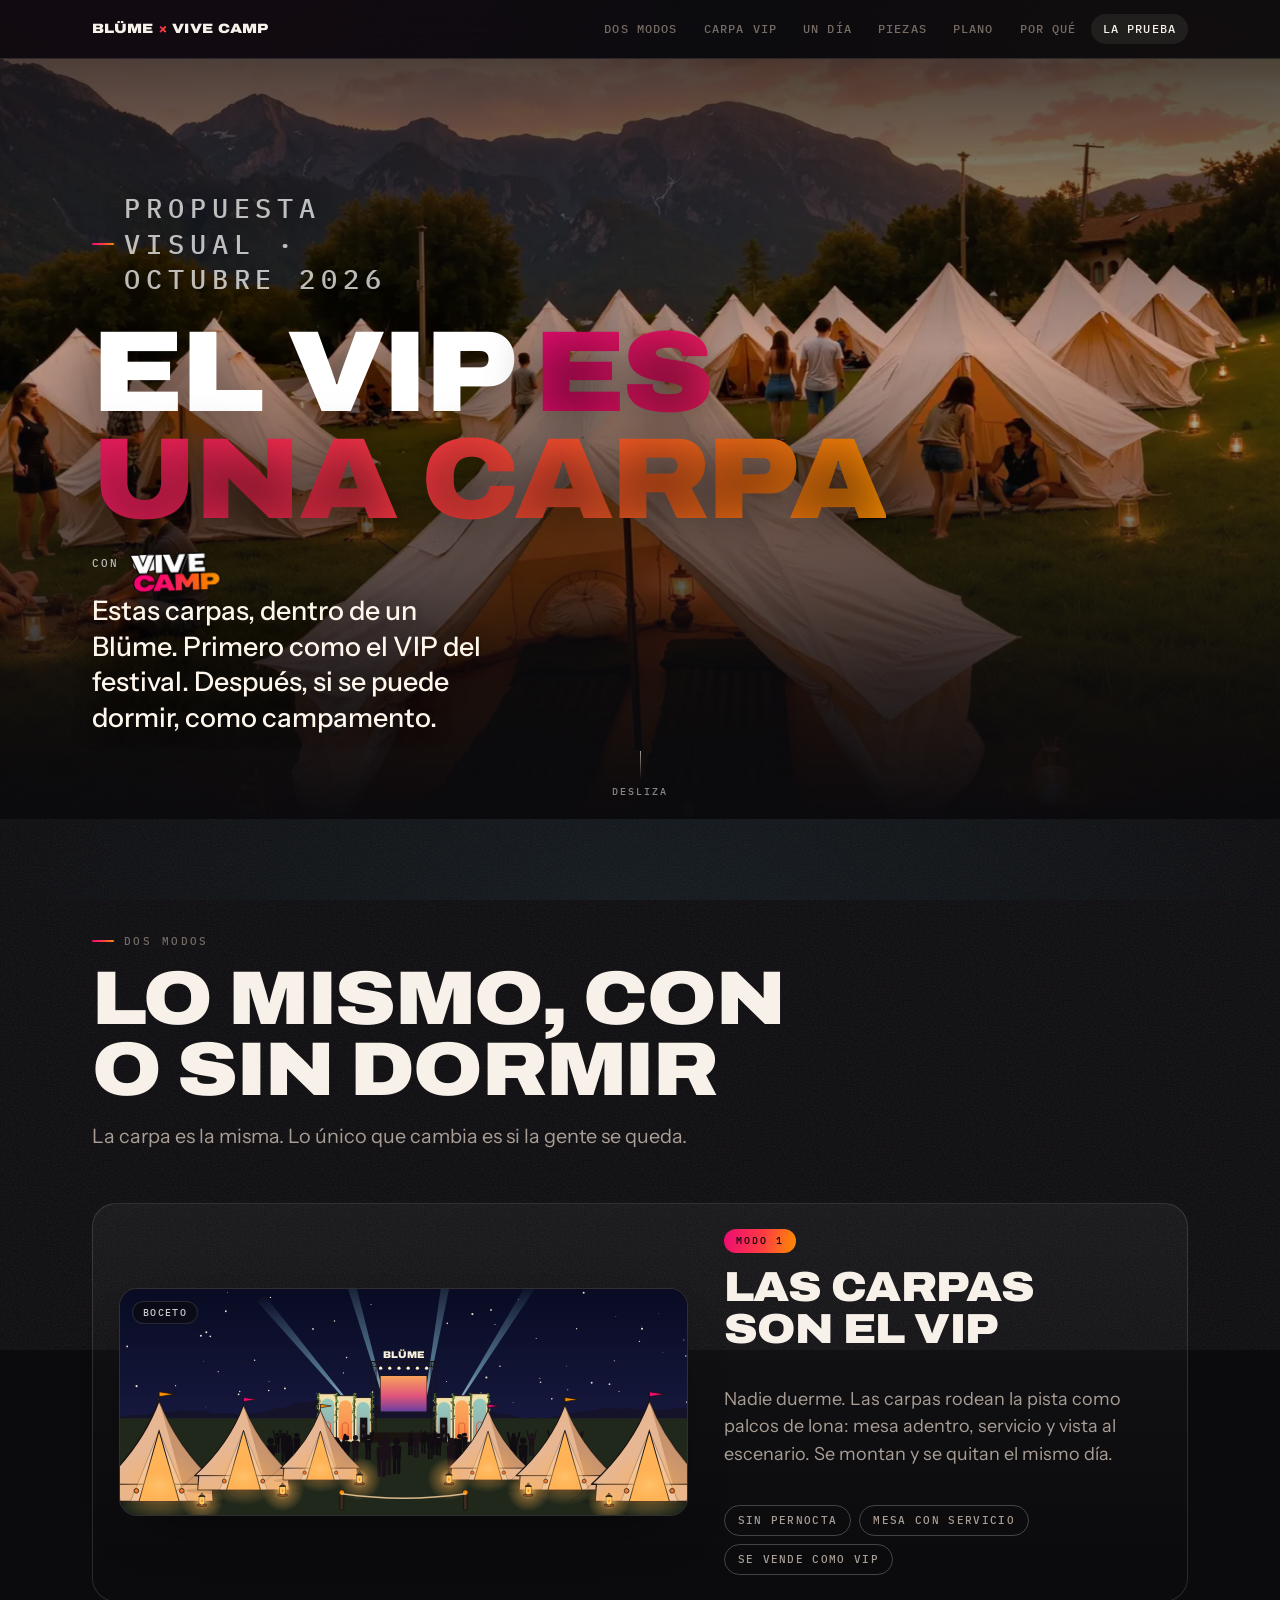
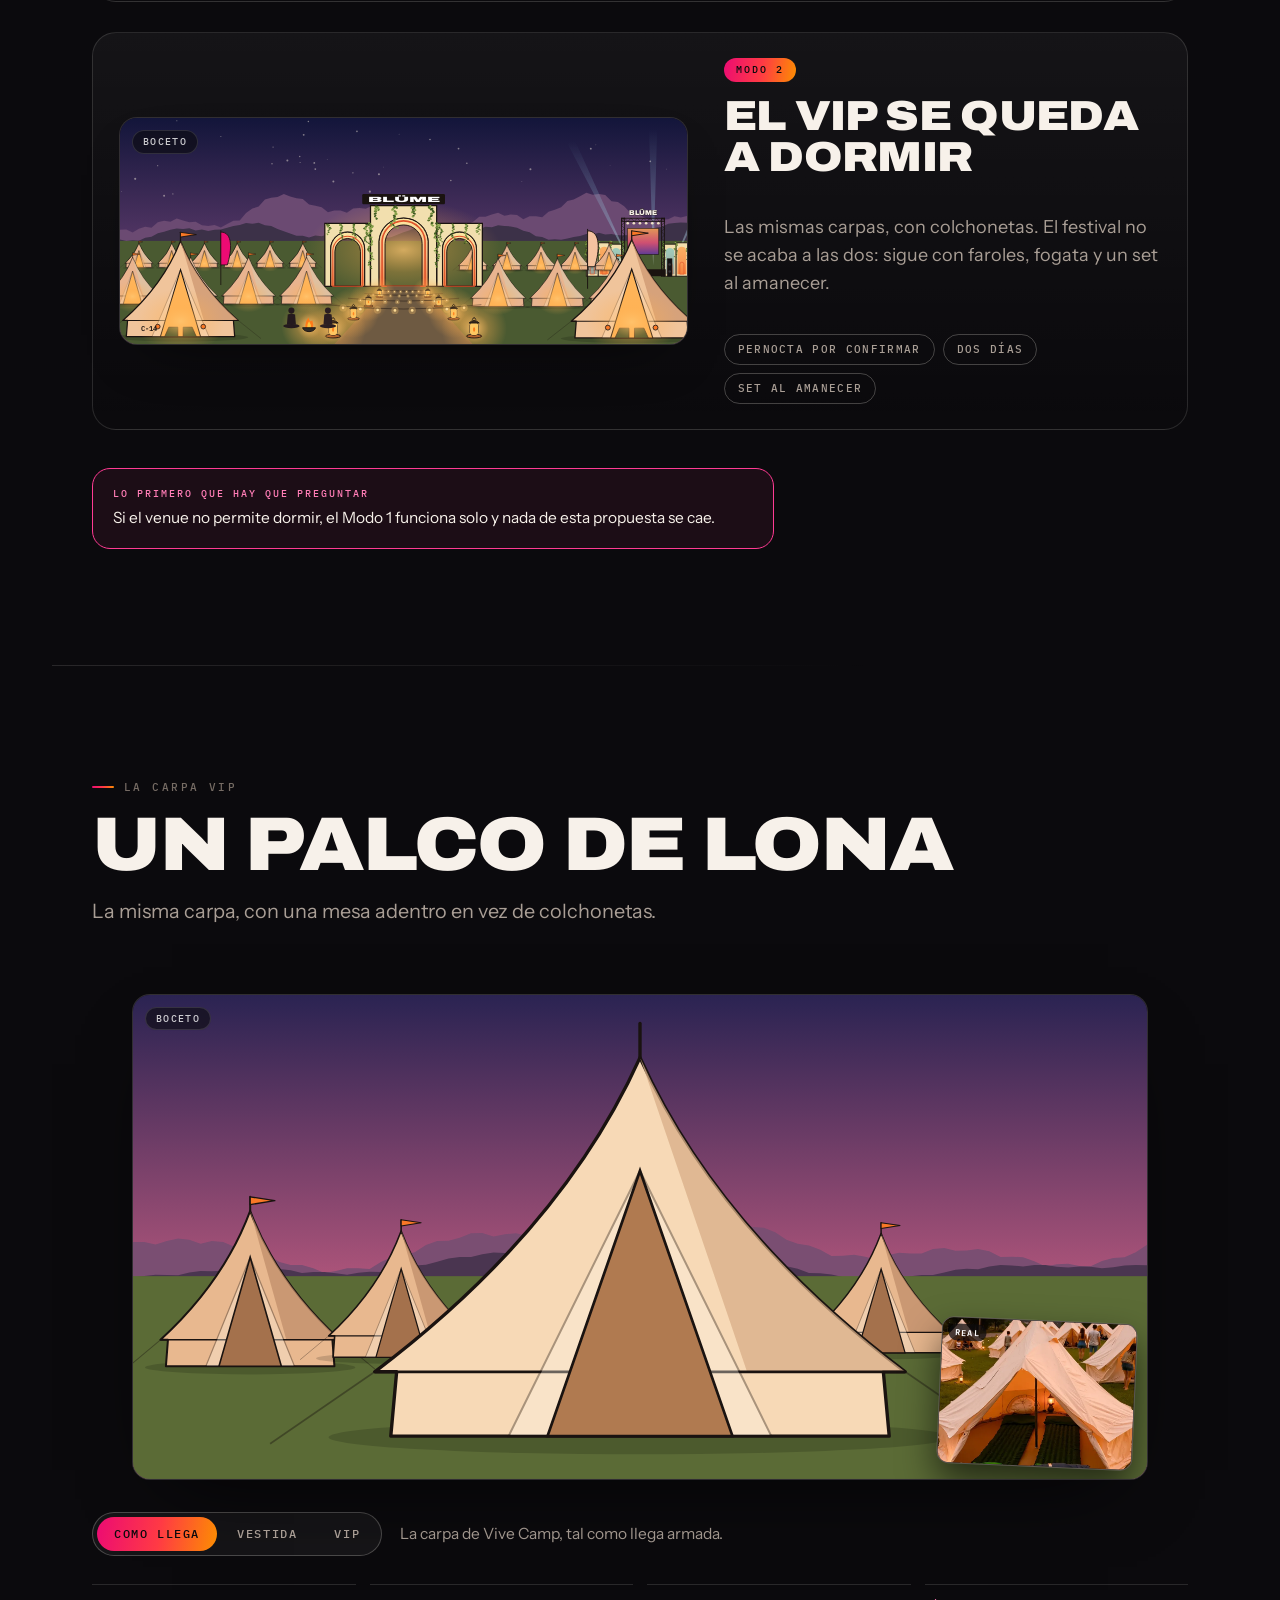
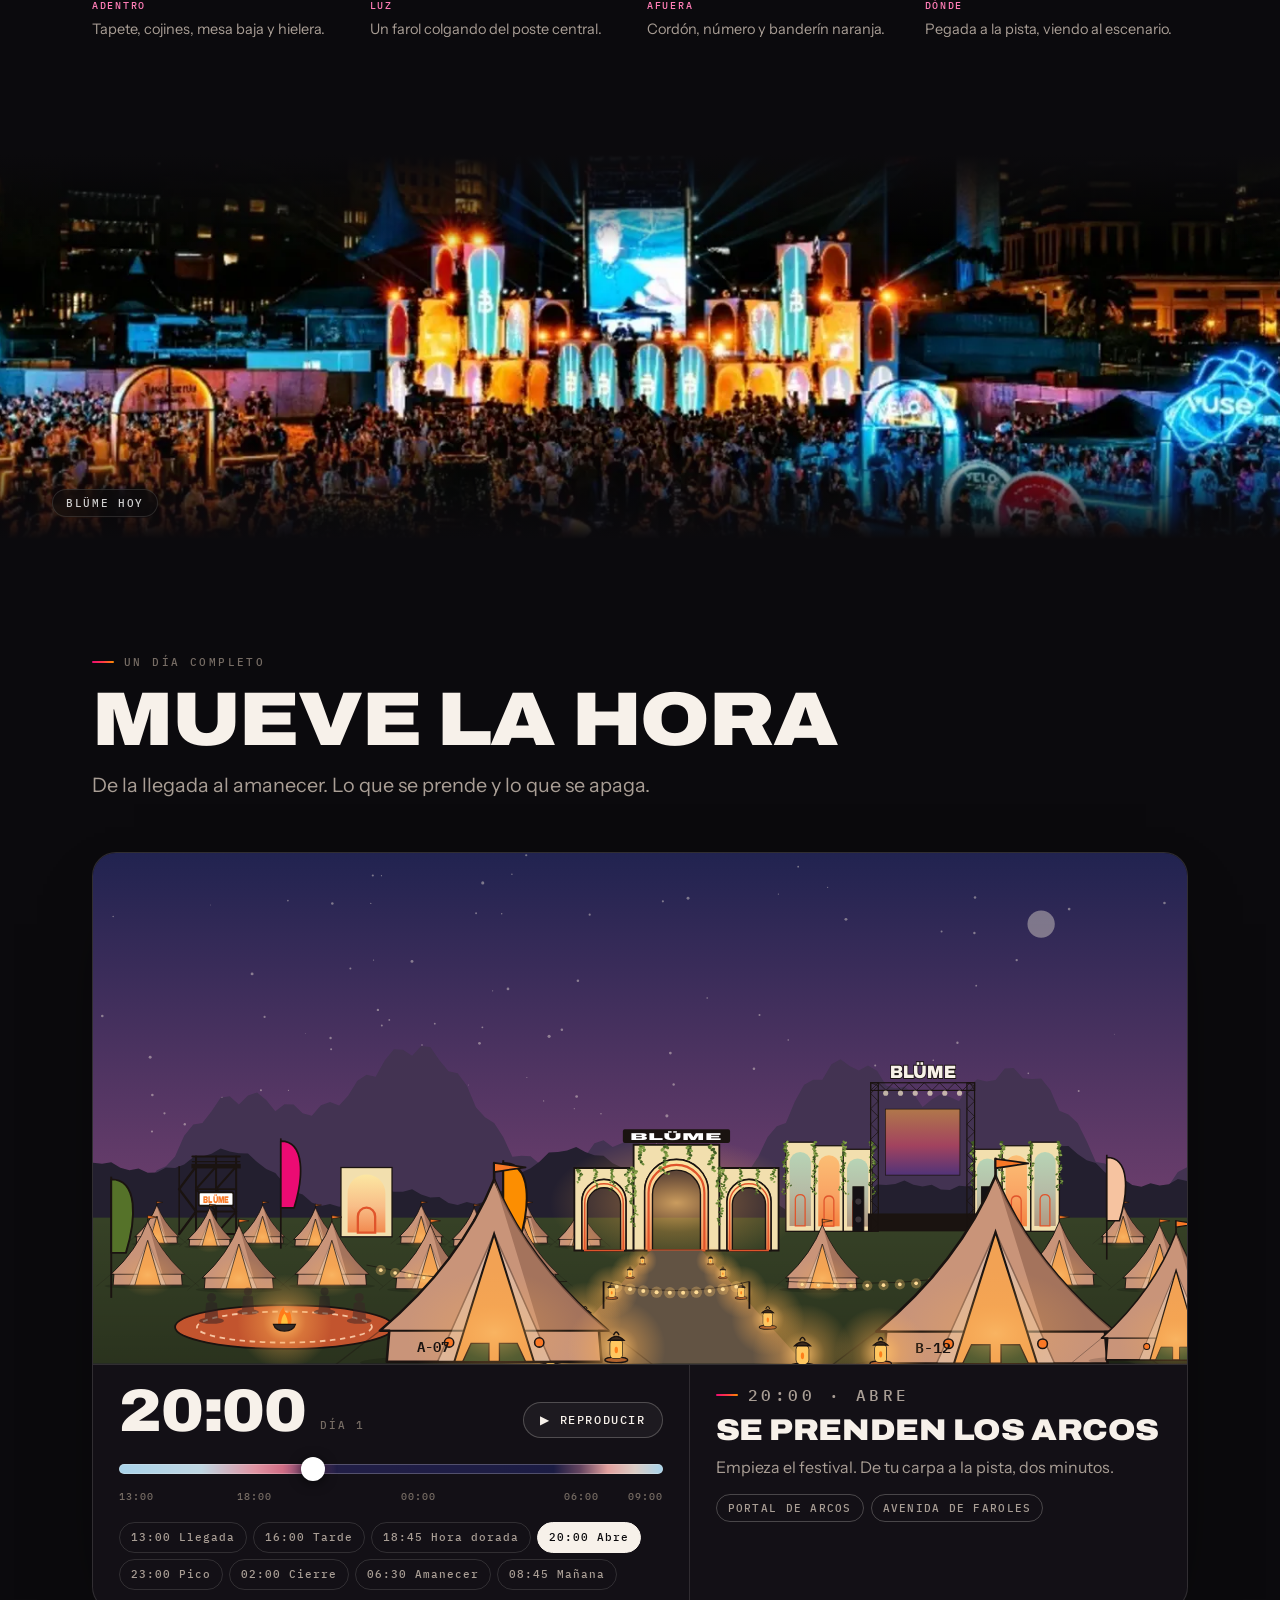
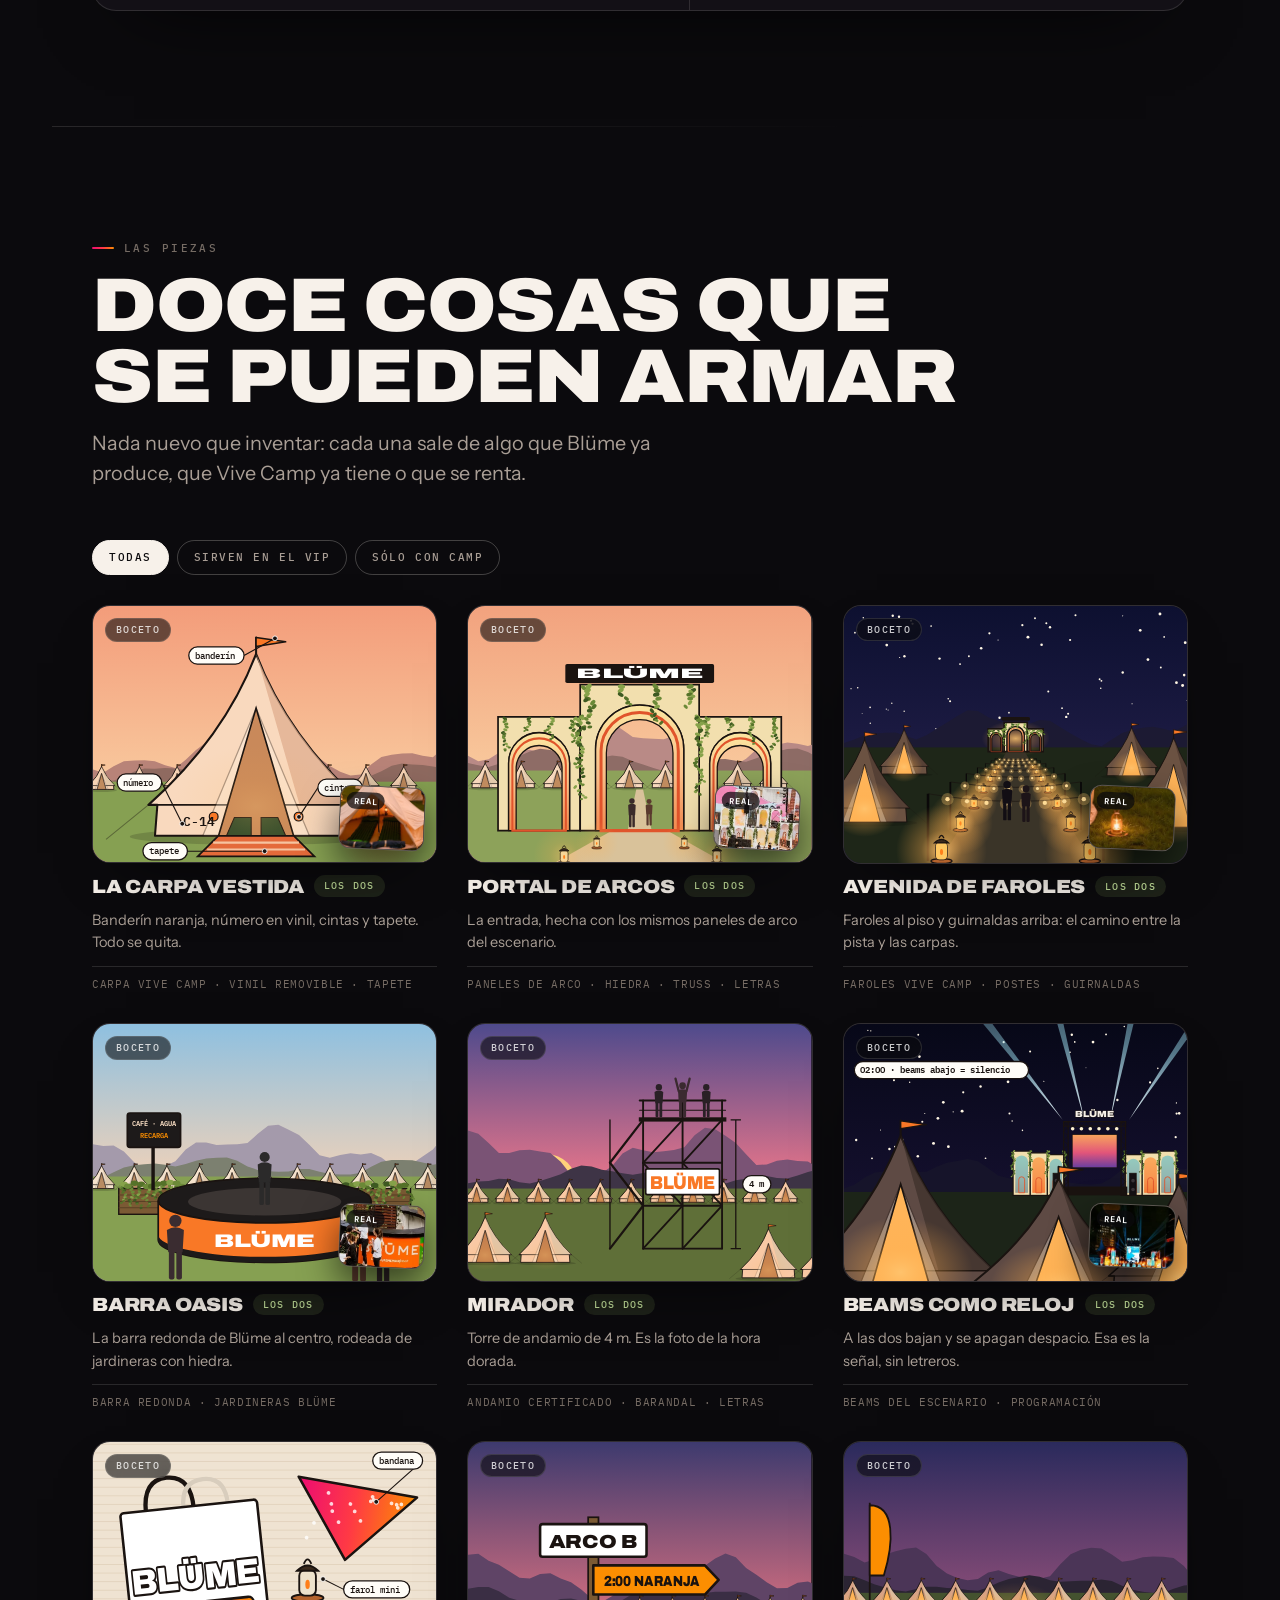
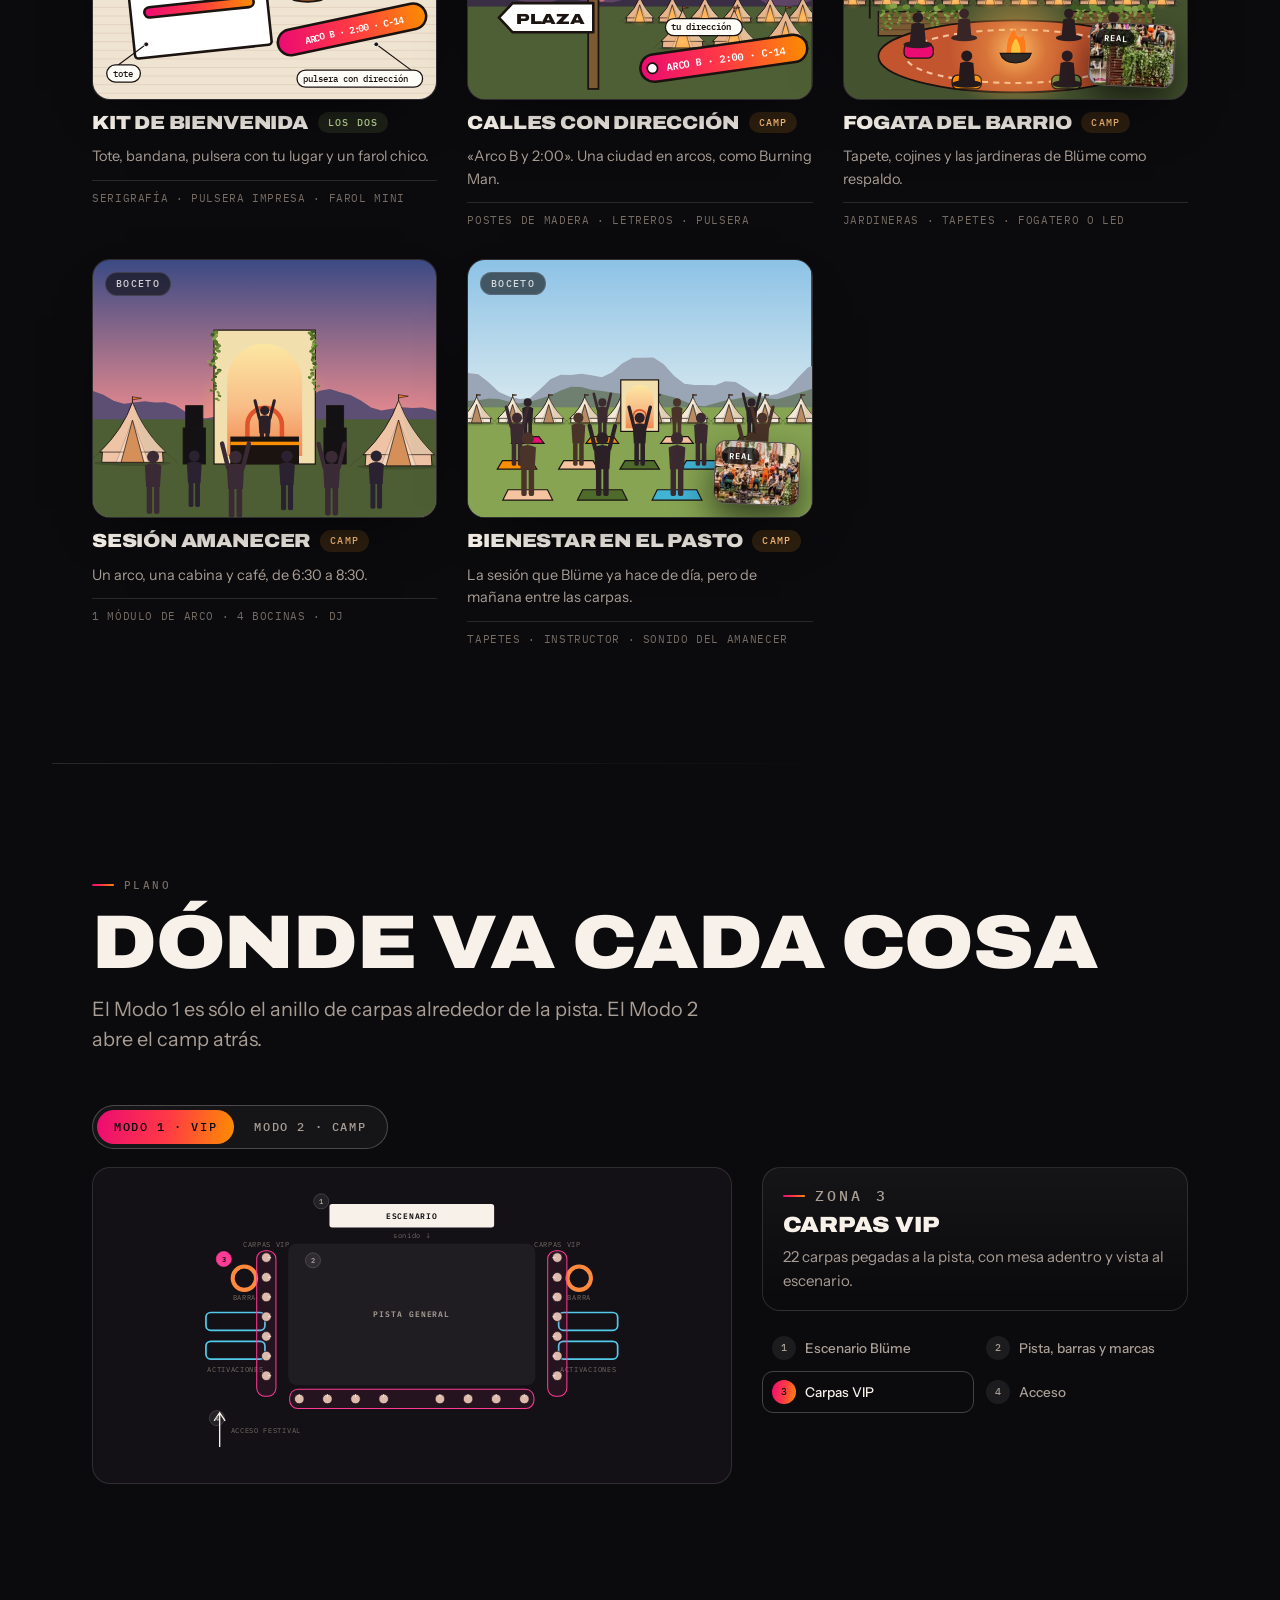
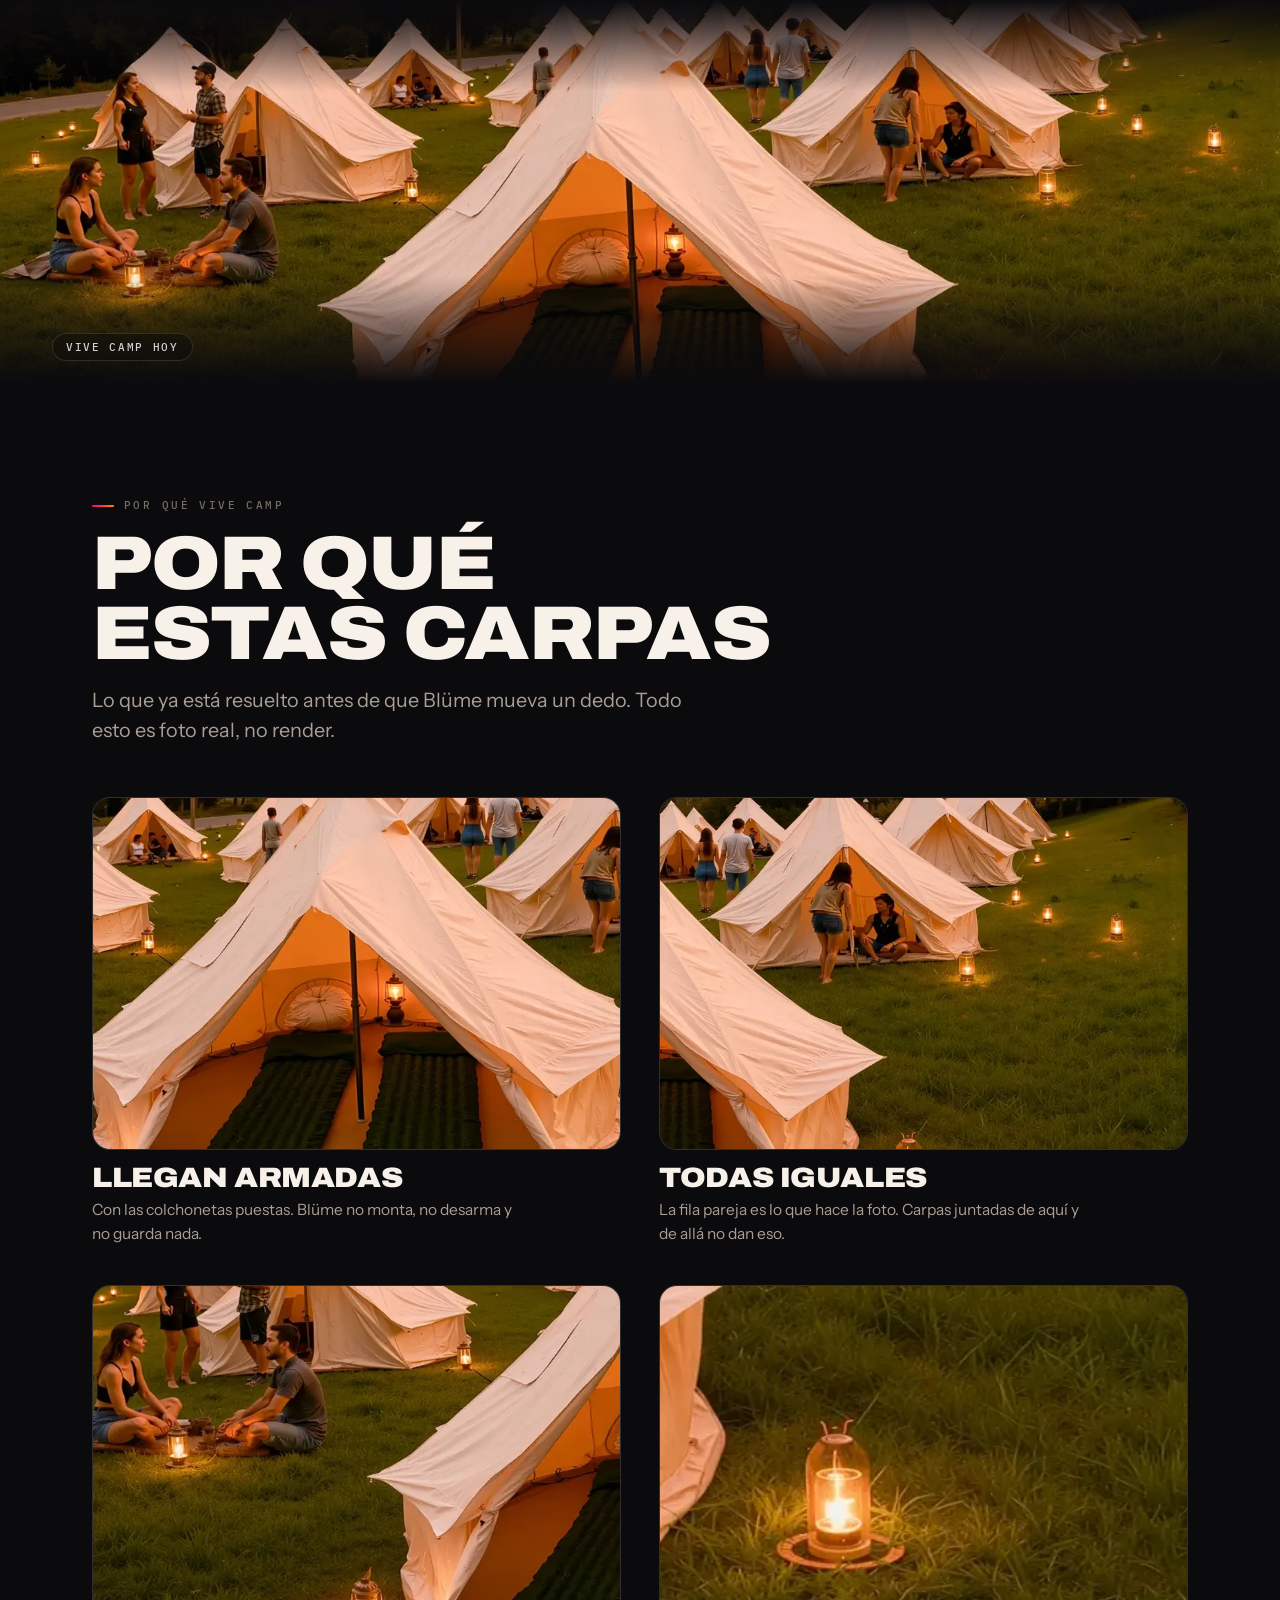
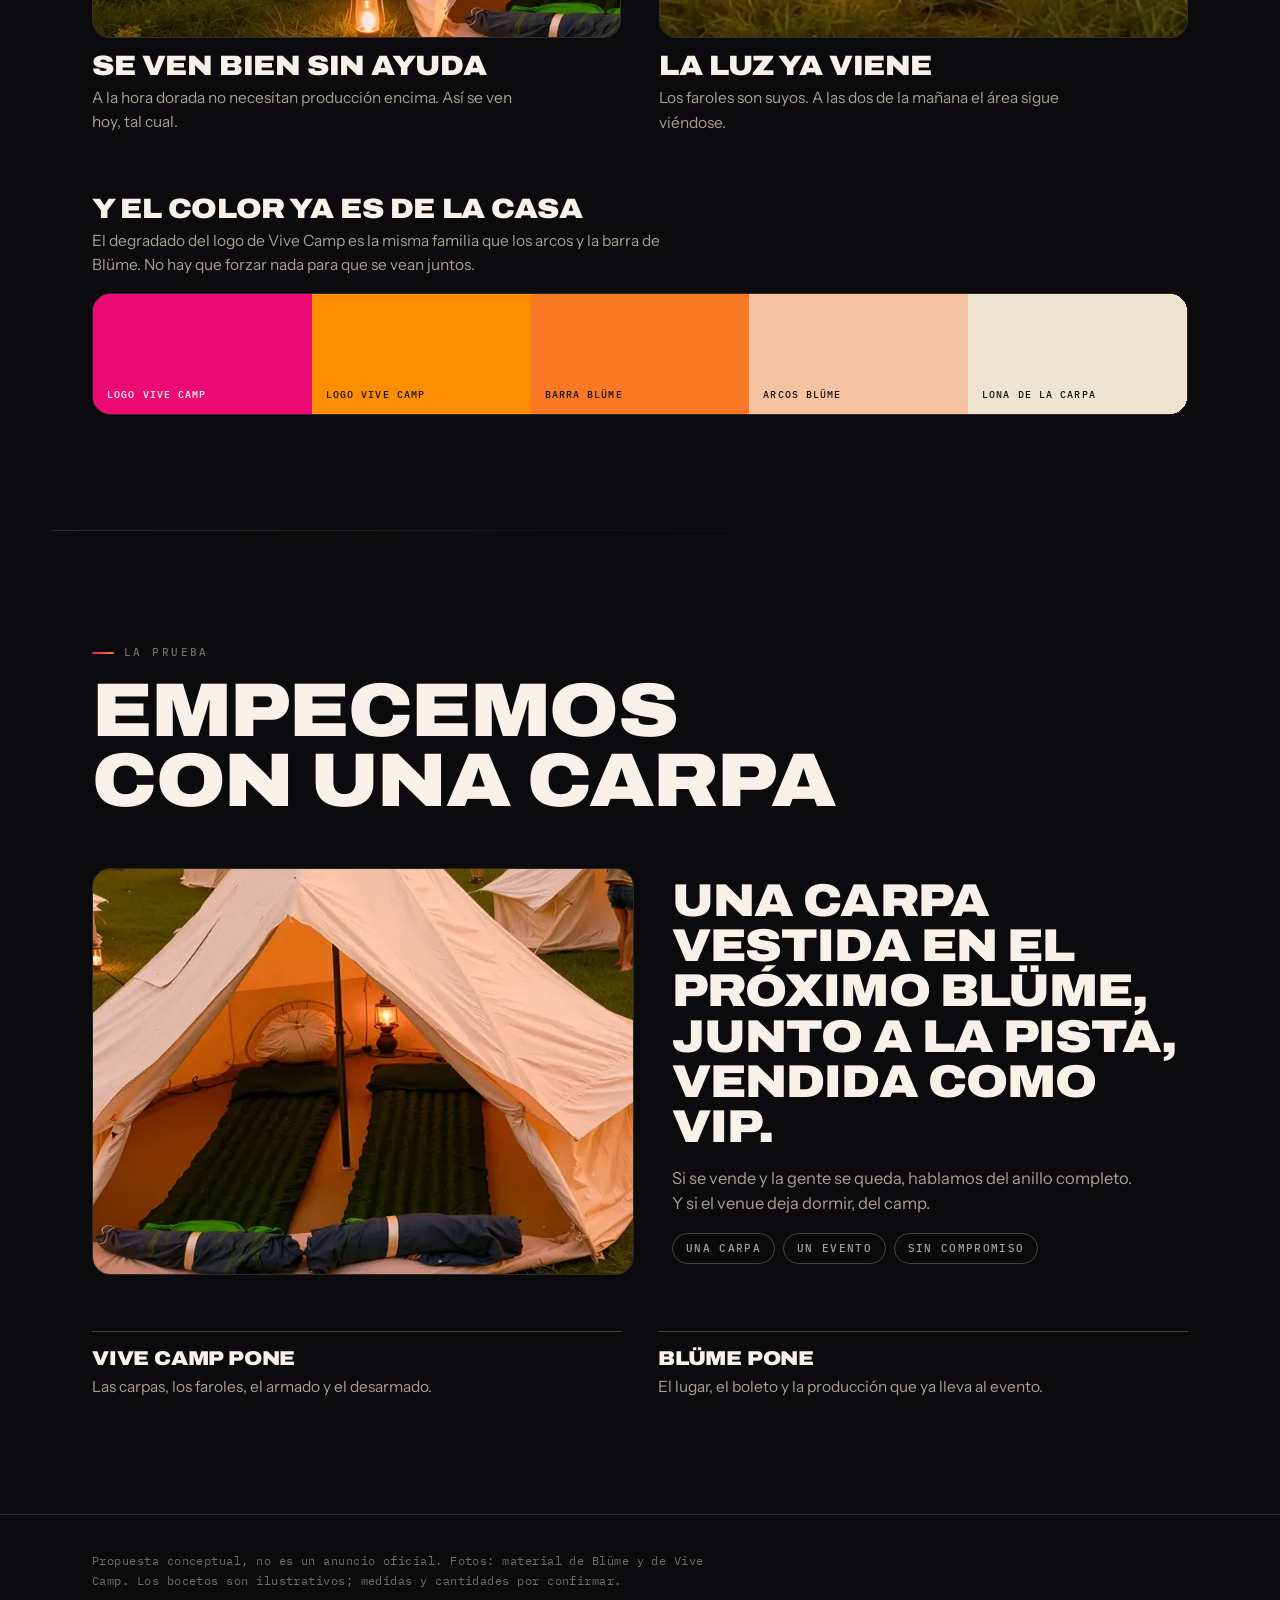
==== commit 6f31bc8f: "Drop the blended name from the deck The cover no longer presents a merged wordmark; it leads with th" ====
--- a/blume-x-vivecamp/index.html
+++ b/blume-x-vivecamp/index.html
@@ -84,7 +84,8 @@
 .hero-ph::after{content:"";position:absolute;inset:0;background:linear-gradient(180deg,rgba(8,6,9,.72) 0%,rgba(8,6,9,.22) 38%,rgba(11,10,13,.86) 82%,var(--bg) 100%)}
 .hero-in{position:relative;z-index:2;align-self:end;justify-self:stretch;width:100%;display:grid;gap:22px;padding-block:clamp(36px,7vw,84px)}
 .hero-in .eyebrow{color:rgba(255,255,255,.72)}
-.lockup{width:min(100%,600px);height:auto;filter:drop-shadow(0 18px 40px rgba(0,0,0,.5))}
+.hero-title{font-size:clamp(46px,9vw,124px);color:#FFF;max-width:14ch;text-shadow:0 10px 50px rgba(0,0,0,.6)}
+.hero-title em{font-style:normal;background:var(--grad);-webkit-background-clip:text;background-clip:text;color:transparent}
 .hero-in p{color:#FFF6EC;font-size:clamp(18px,2.1vw,27px);line-height:1.32;max-width:23ch;font-weight:500;text-shadow:0 2px 20px rgba(0,0,0,.55)}
 .with{display:flex;align-items:center;gap:13px;font:500 11px/1 var(--f-mono);text-transform:uppercase;letter-spacing:.2em;color:rgba(255,255,255,.7)}
 .with>*{flex:none}
@@ -329,14 +330,7 @@
     <img src="img/hero-carpas.webp" alt="Carpas de lona de Vive Camp al atardecer, con faroles encendidos y montaña al fondo" width="1800" height="1013">
     <div class="wrap hero-in">
       <p class="eyebrow">Propuesta visual · Octubre 2026</p>
-      <h1 class="sr-only">Blüme Camp, con las carpas de Vive Camp</h1>
-      <svg class="lockup" viewBox="0 0 1000 430" role="img" aria-label="BLÜME CAMP">
-        <defs><linearGradient id="lk-hero" x1="0" x2="1" y1="0" y2="0"><stop offset="0" stop-color="#EC0B73"/><stop offset=".5" stop-color="#FF3A44"/><stop offset="1" stop-color="#FC8E01"/></linearGradient></defs>
-        <g style="font-family:Archivo,'Arial Black',sans-serif;font-weight:900;font-stretch:125%" stroke="#141012" stroke-width="20" stroke-linejoin="round" paint-order="stroke">
-          <text x="24" y="206" font-size="196" textLength="930" lengthAdjust="spacingAndGlyphs" fill="#FAFAFA">BLÜME</text>
-          <text x="96" y="400" font-size="196" textLength="790" lengthAdjust="spacingAndGlyphs" fill="url(#lk-hero)">CAMP</text>
-        </g>
-      </svg>
+      <h1 class="hero-title display">El VIP <em>es una carpa</em></h1>
       <div class="with">con <span class="vc-chip"><img src="img/vive-camp-logo.webp" alt="Vive Camp" width="900" height="409"></span></div>
       <p>Estas carpas, dentro de un Blüme. Primero como el VIP del festival. Después, si se puede dormir, como campamento.</p>
     </div>
@@ -410,7 +404,7 @@
 <section id="dia">
   <div class="wrap">
     <div class="sec-head">
-      <p class="eyebrow">Un día en Blüme Camp</p>
+      <p class="eyebrow">Un día completo</p>
       <h2 class="display">Mueve la hora</h2>
       <p class="lede">De la llegada al amanecer. Lo que se prende y lo que se apaga.</p>
     </div>
@@ -709,7 +703,7 @@
   s+=`<path d="${archD(cx,ib,w*0.34,h*0.36)}" fill="none" stroke="${K.archLine}" stroke-width="${n(Math.max(1,w*0.045))}"/>`;
   return `<g>${s}</g>`;
 }
-function portal({cx,y,w,h,p,text='BLÜME CAMP',seed=4,lit=0}){
+function portal({cx,y,w,h,p,text='BLÜME',seed=4,lit=0}){
   const cw=w*0.42,sw=w*0.29,sh=h*0.78;
   const mods=[{x:cx-cw/2-sw/2,w:sw,h:sh},{x:cx+cw/2+sw/2,w:sw,h:sh},{x:cx,w:cw,h:h}];
   let s='';
@@ -895,7 +889,7 @@
     let s=`<rect width="400" height="300" fill="#EFE3D2"/>`;
     for(let i=0;i<30;i++)s+=`<line x1="0" y1="${i*10+3}" x2="400" y2="${i*10+3}" stroke="#E2D2BC" stroke-width="1"/>`;
     s+=`<g transform="rotate(-6 110 160)"><path d="M70,78 Q70,40 98,40 Q126,40 126,78" fill="none" stroke="${K.ink}" stroke-width="5"/><path d="M114,78 Q114,46 140,46 Q166,46 166,78" fill="none" stroke="#D8CDBD" stroke-width="5"/><rect x="40" y="76" width="160" height="170" rx="4" fill="#FFFFFF" stroke="${K.ink}" stroke-width="3"/>`;
-    s+=`<g style="${DISPLAY}" stroke="${K.ink}" stroke-width="5" stroke-linejoin="round" paint-order="stroke"><text x="120" y="152" text-anchor="middle" font-size="34" textLength="128" lengthAdjust="spacingAndGlyphs" fill="#FFFFFF">BLÜME</text><text x="120" y="188" text-anchor="middle" font-size="34" textLength="108" lengthAdjust="spacingAndGlyphs" fill="url(#${p}brand)">CAMP</text></g></g>`;
+    s+=`<g style="${DISPLAY}" stroke="${K.ink}" stroke-width="5" stroke-linejoin="round" paint-order="stroke"><text x="120" y="172" text-anchor="middle" font-size="40" textLength="150" lengthAdjust="spacingAndGlyphs" fill="#FFFFFF">BLÜME</text></g><rect x="56" y="188" width="128" height="12" rx="6" fill="url(#${p}brand)" stroke="${K.ink}" stroke-width="3"/></g>`;
     s+=`<g transform="rotate(10 300 90)"><path d="M232,52 L372,52 L302,138Z" fill="url(#${p}brand)" stroke="${K.ink}" stroke-width="3" stroke-linejoin="round"/>`;
     const r=rnd(21);for(let i=0;i<16;i++){const u=r(),v=r()*(1-u*0.9);s+=`<circle cx="${n(244+u*116+(v-0.5)*0)}" cy="${n(58+v*70)}" r="2.2" fill="#FFFFFF" opacity=".8"/>`;}
     s+=`</g>`;
